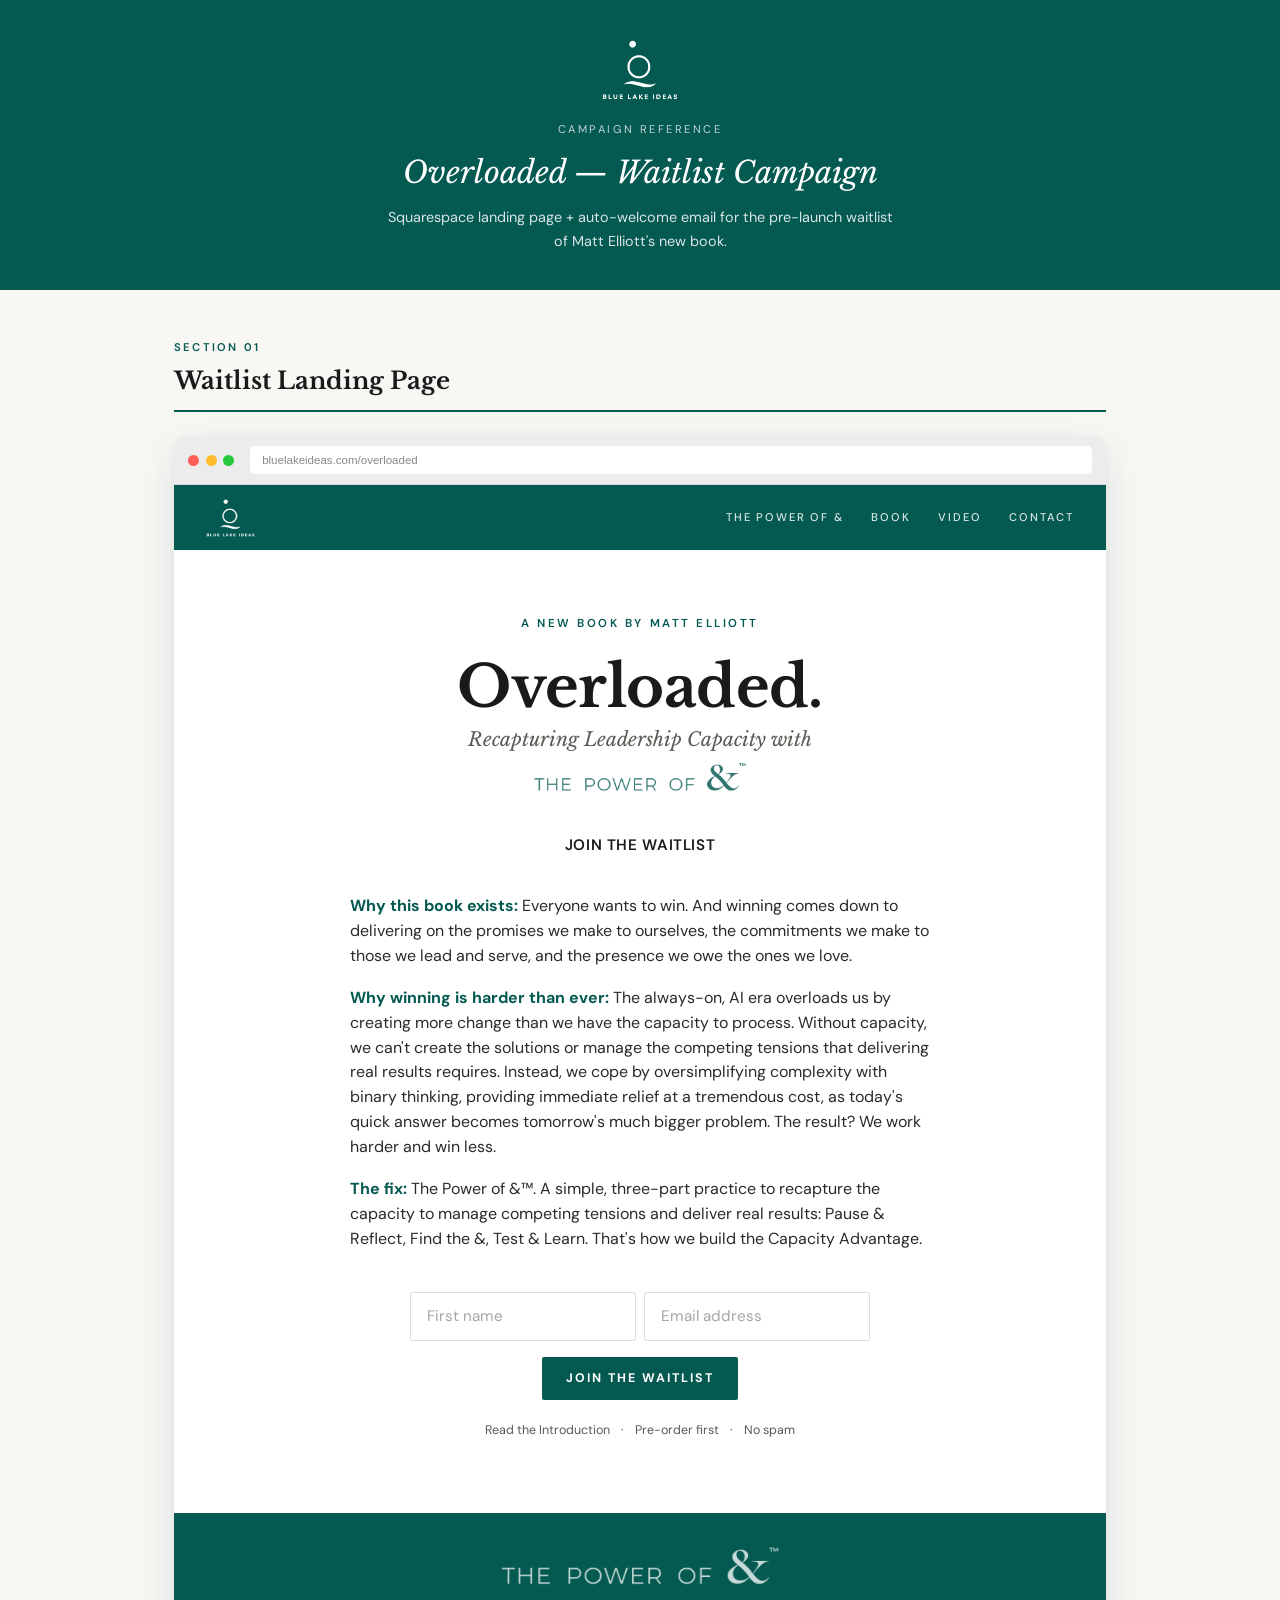
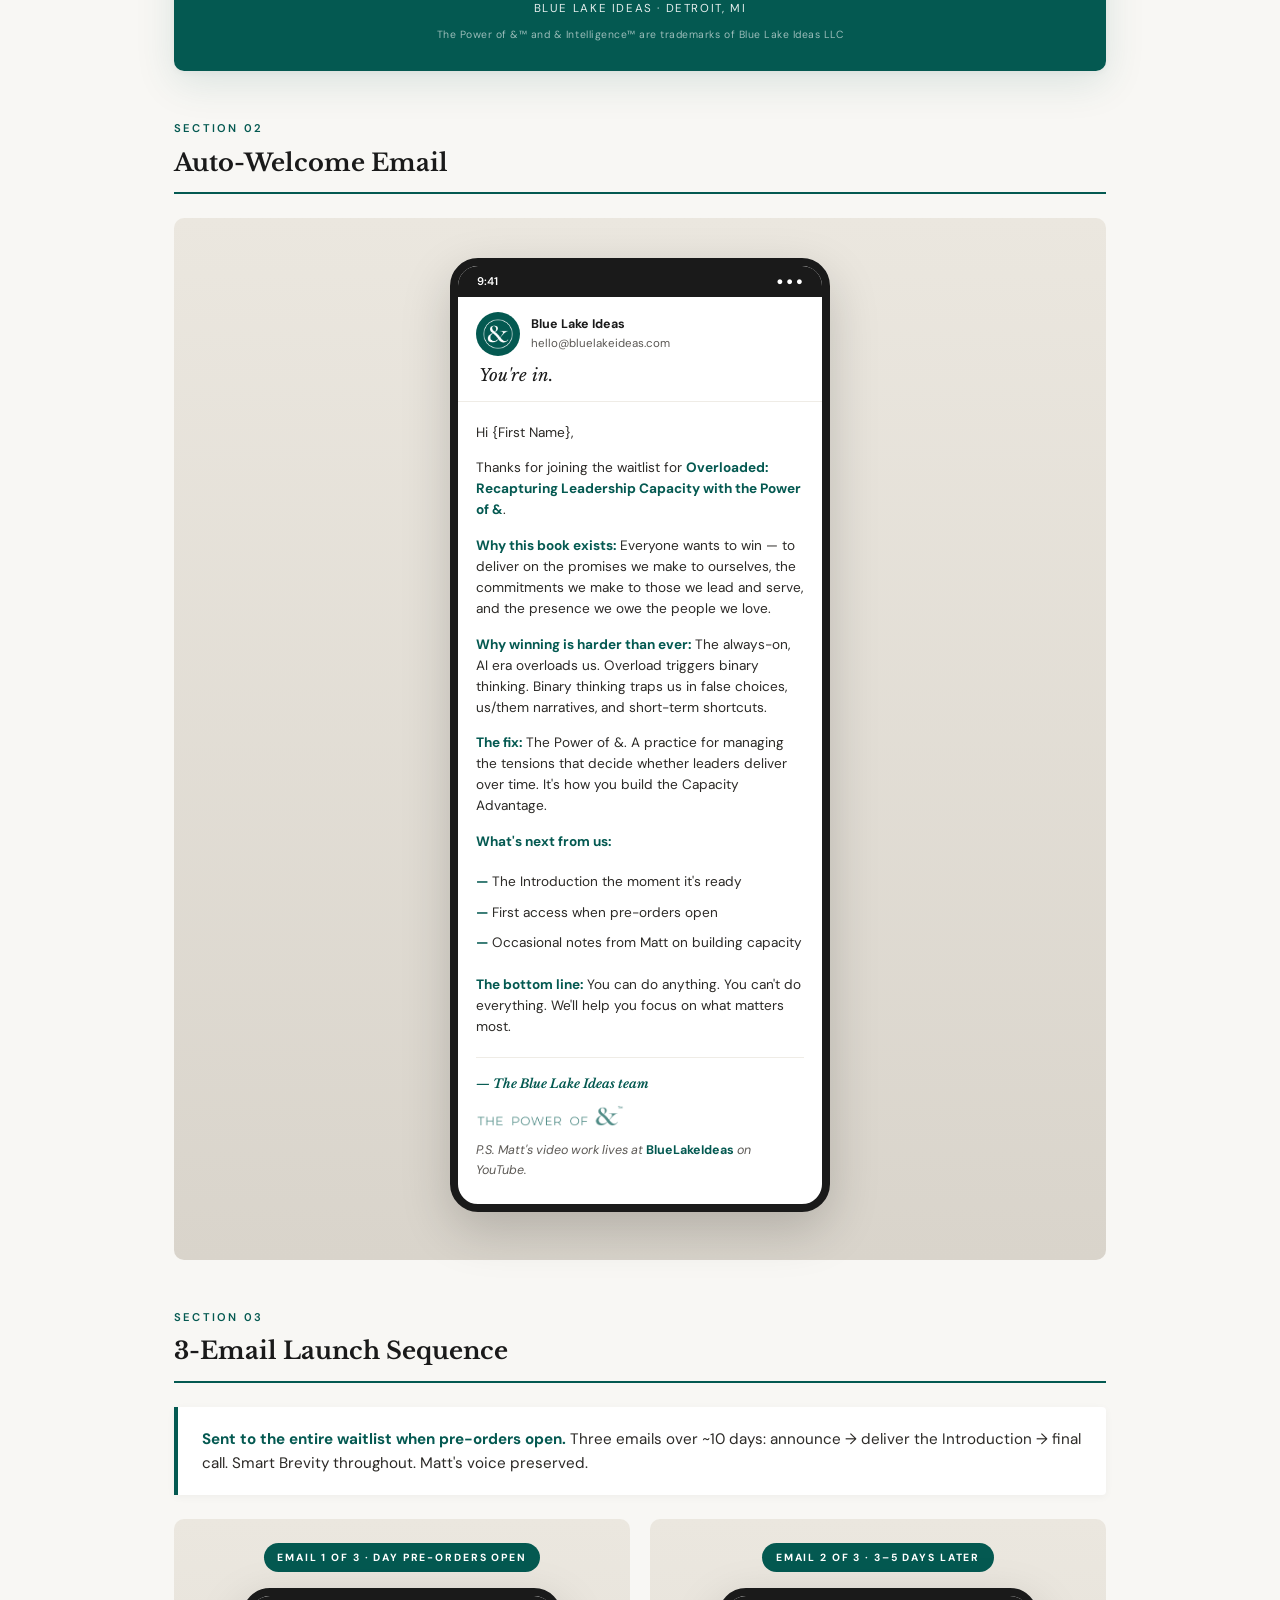
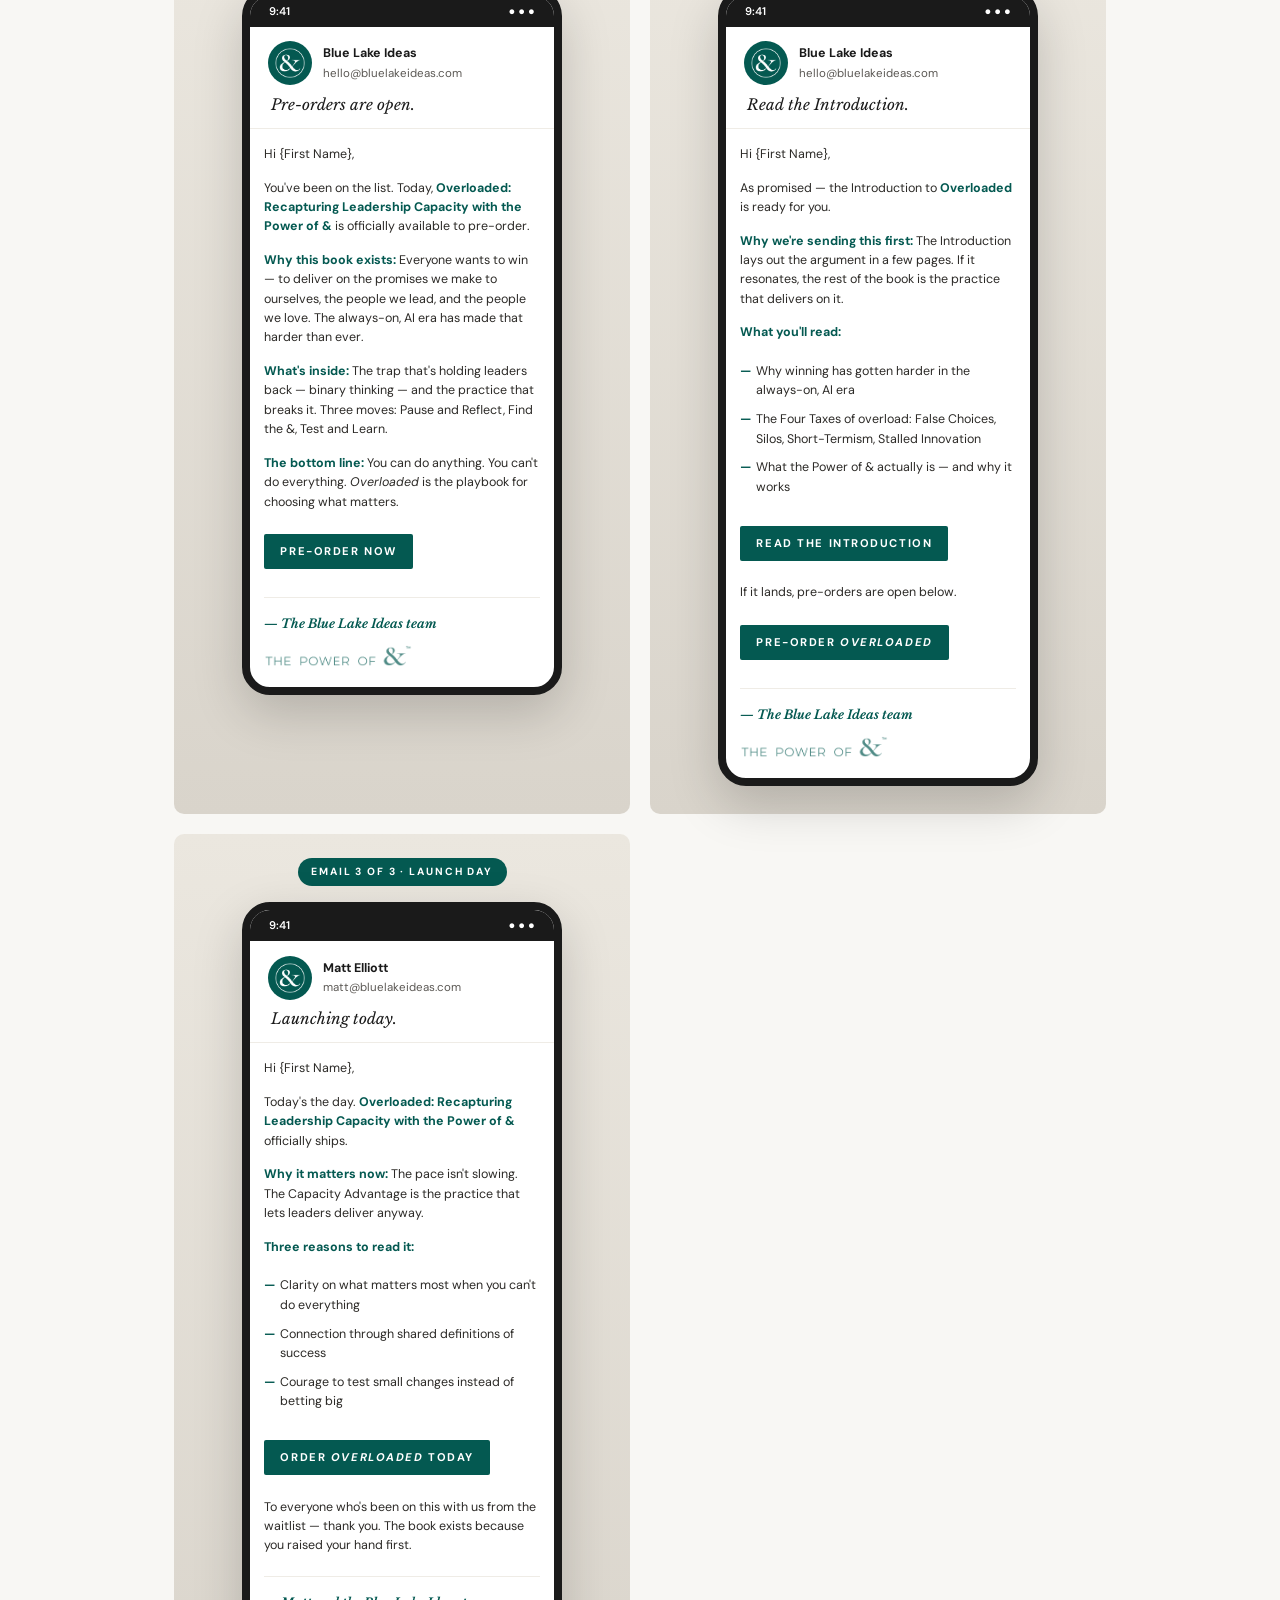
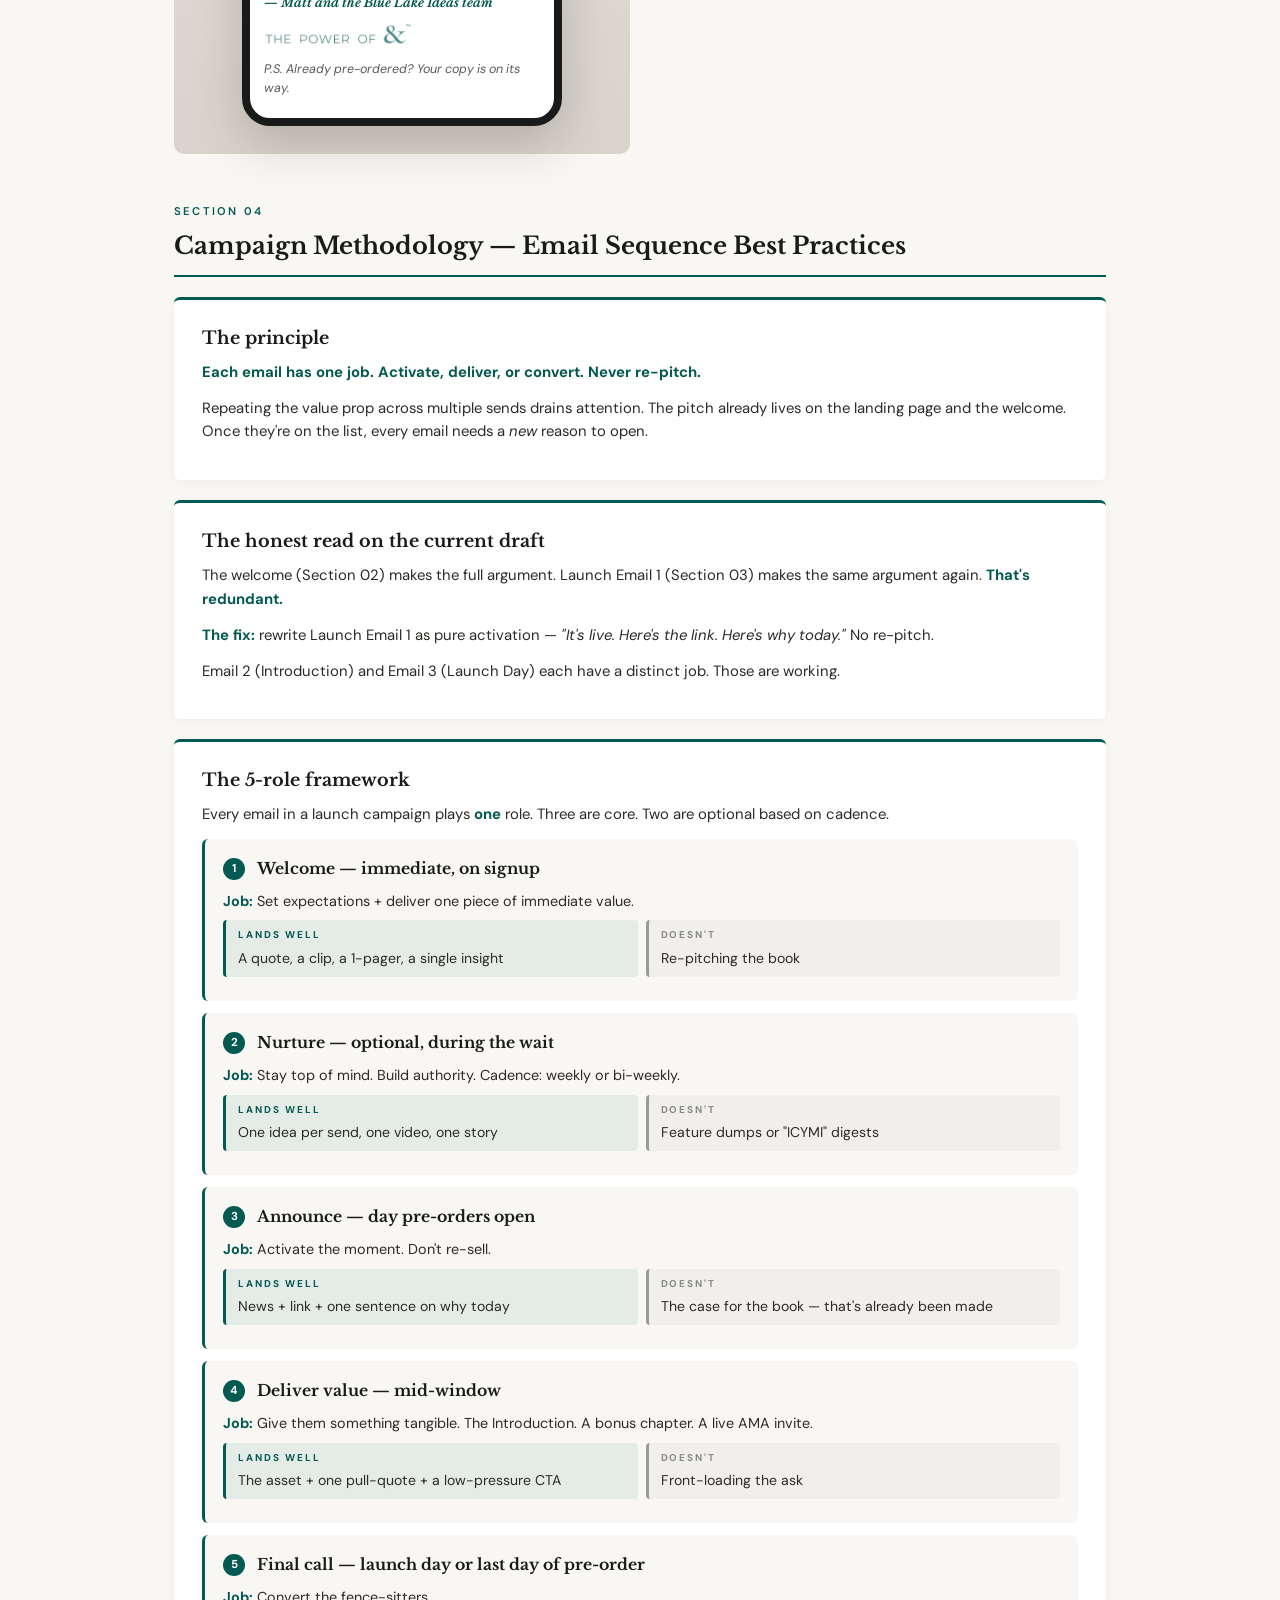
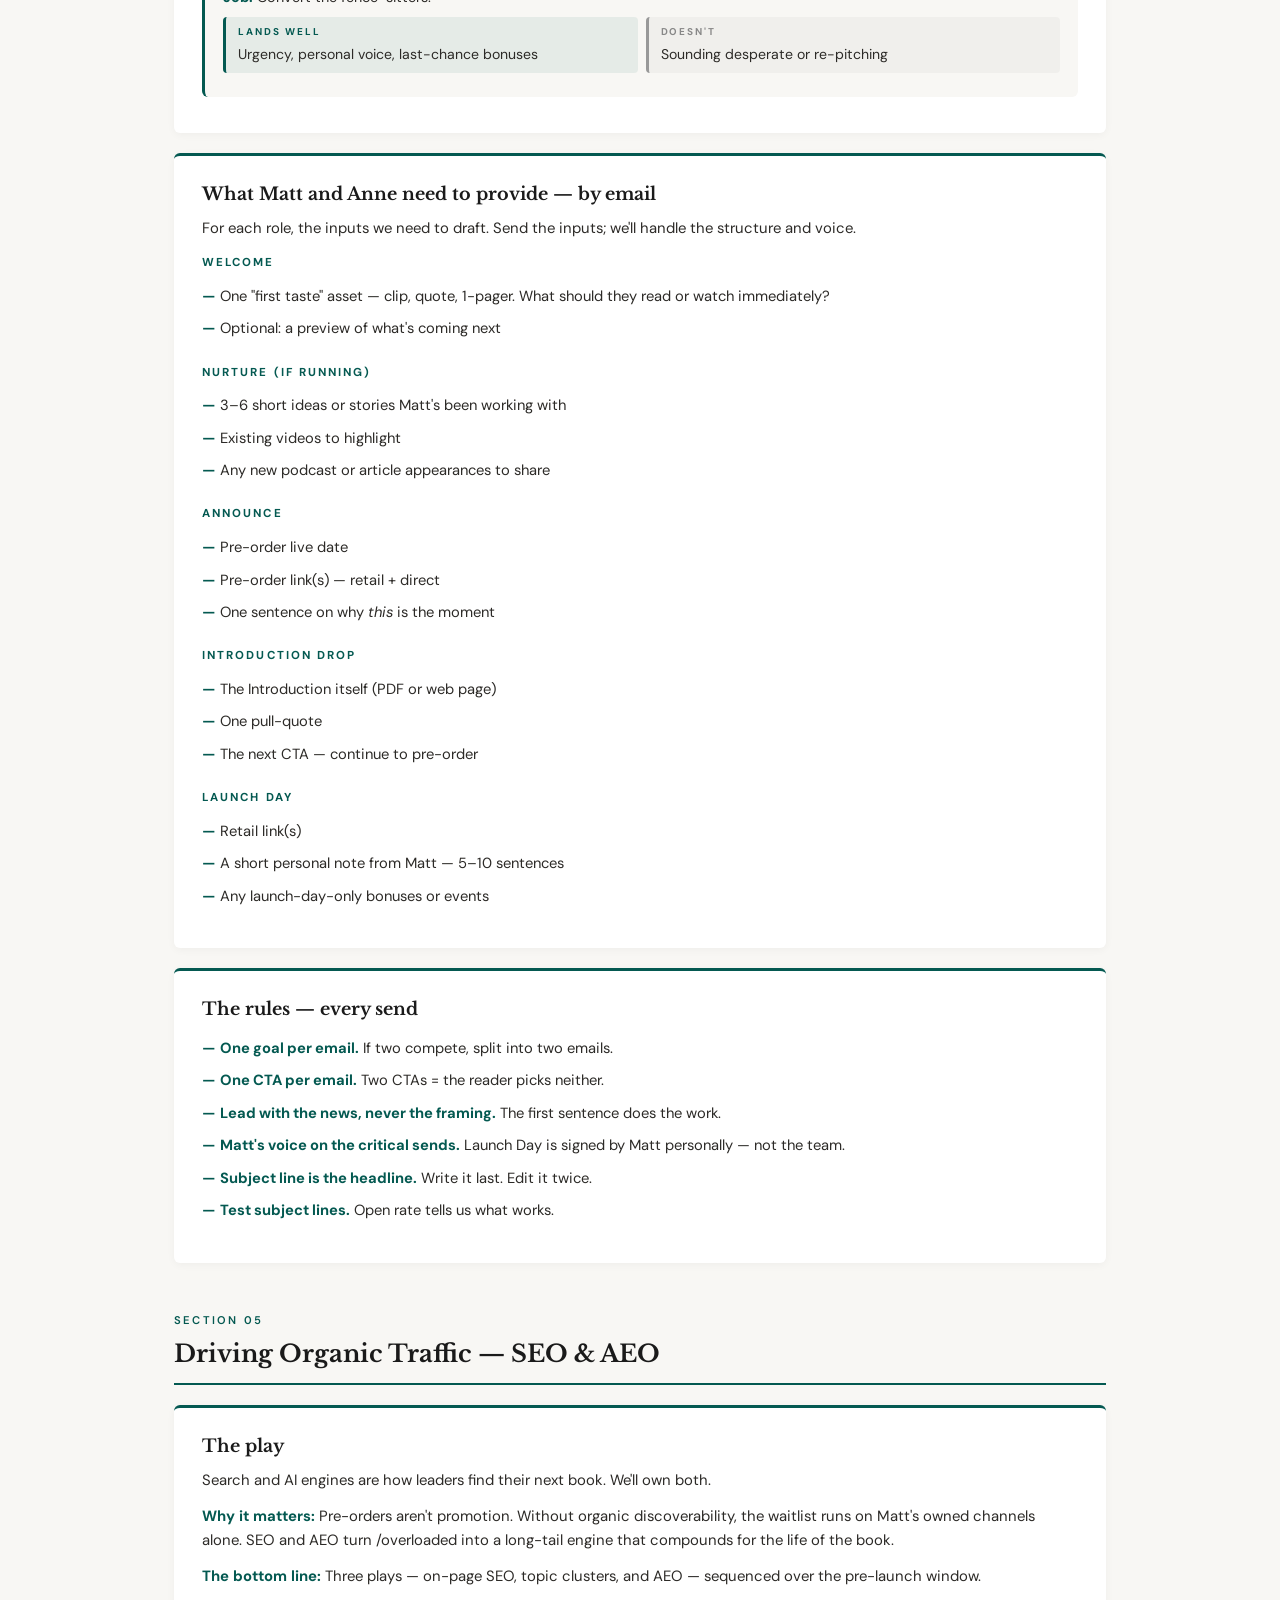
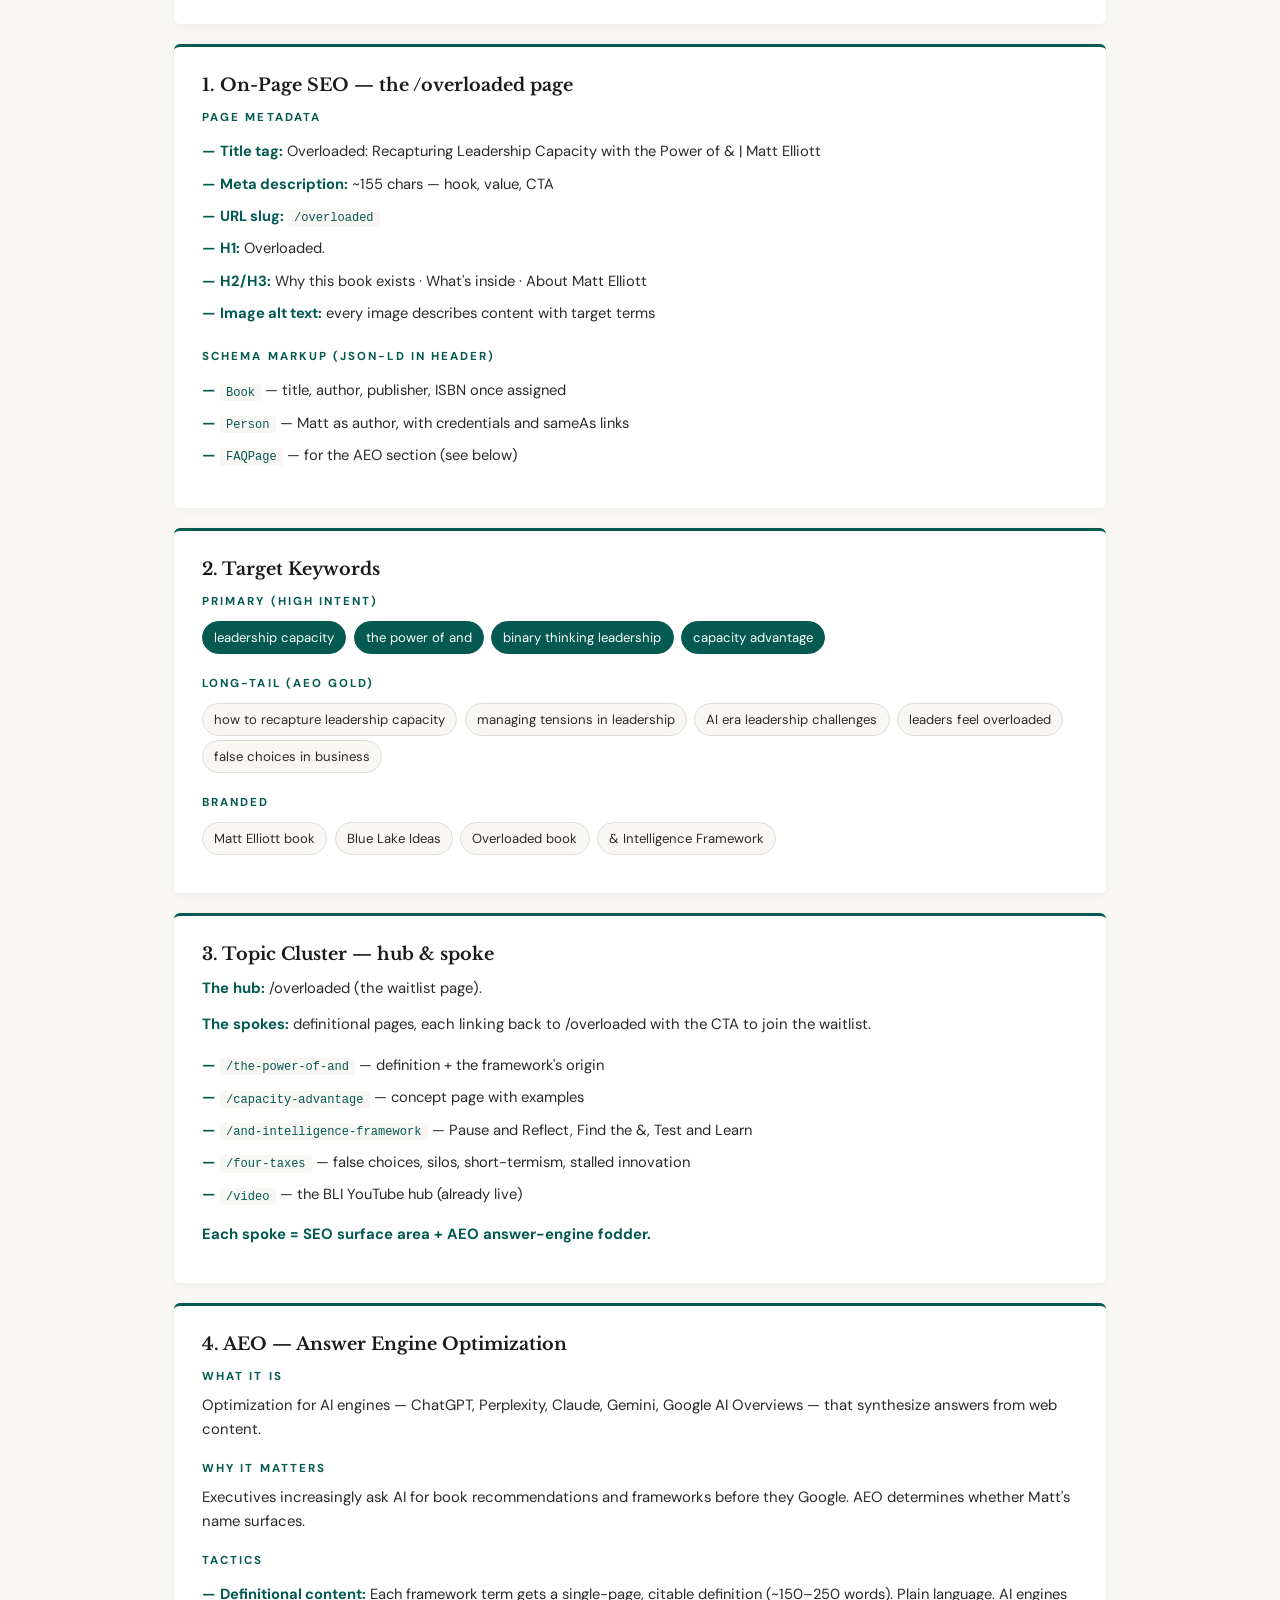
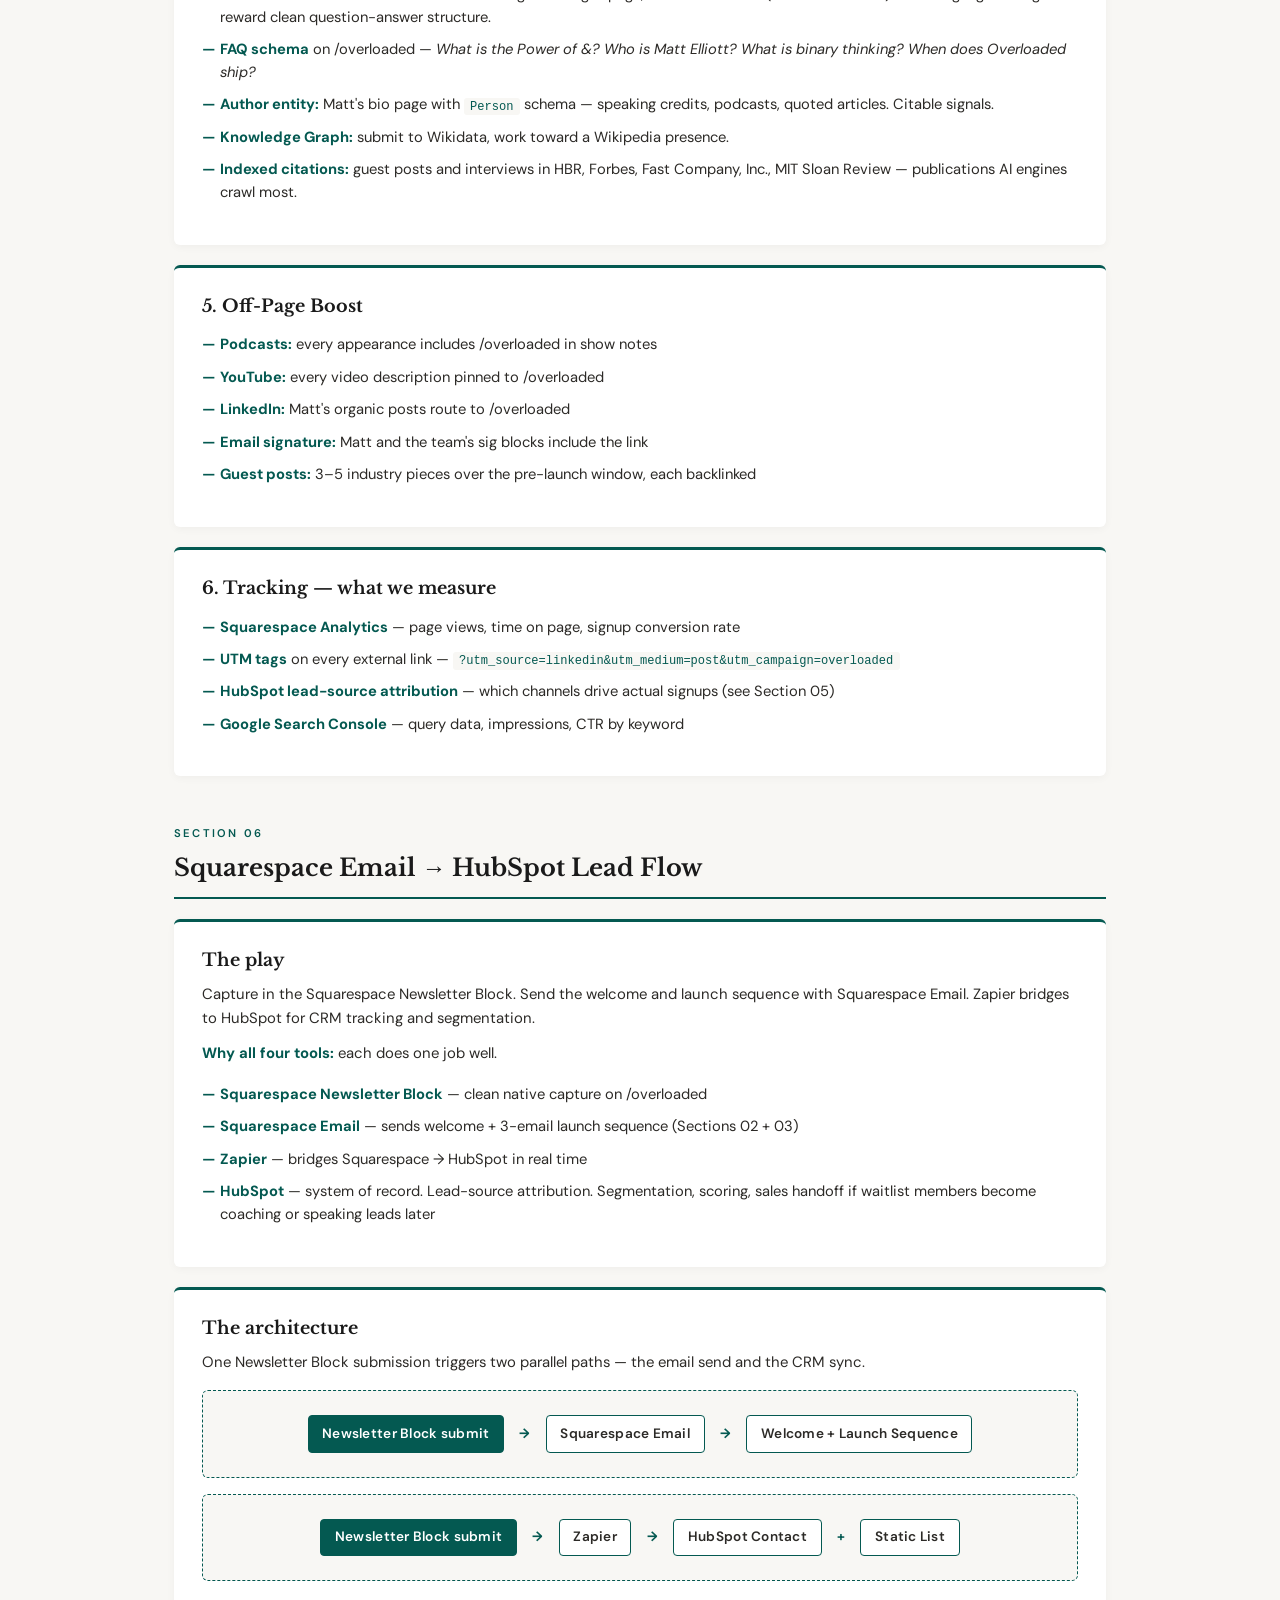
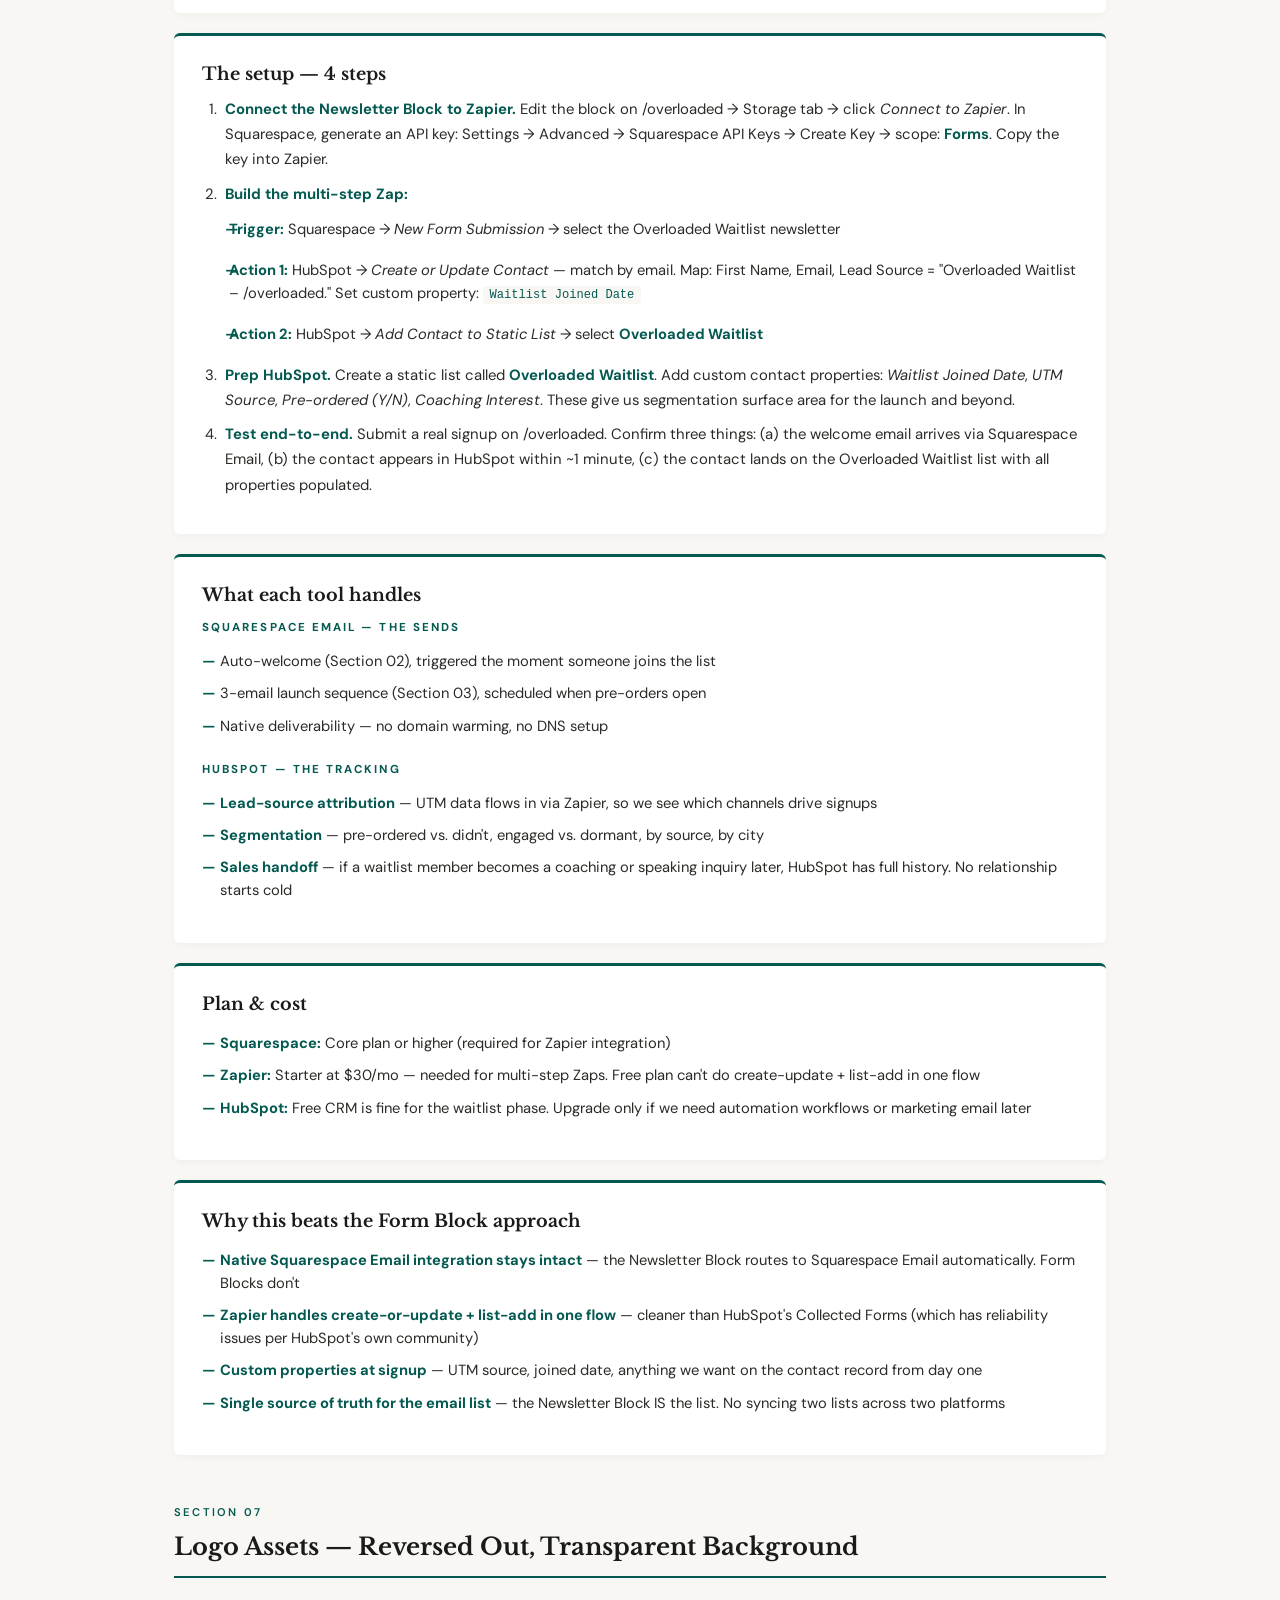
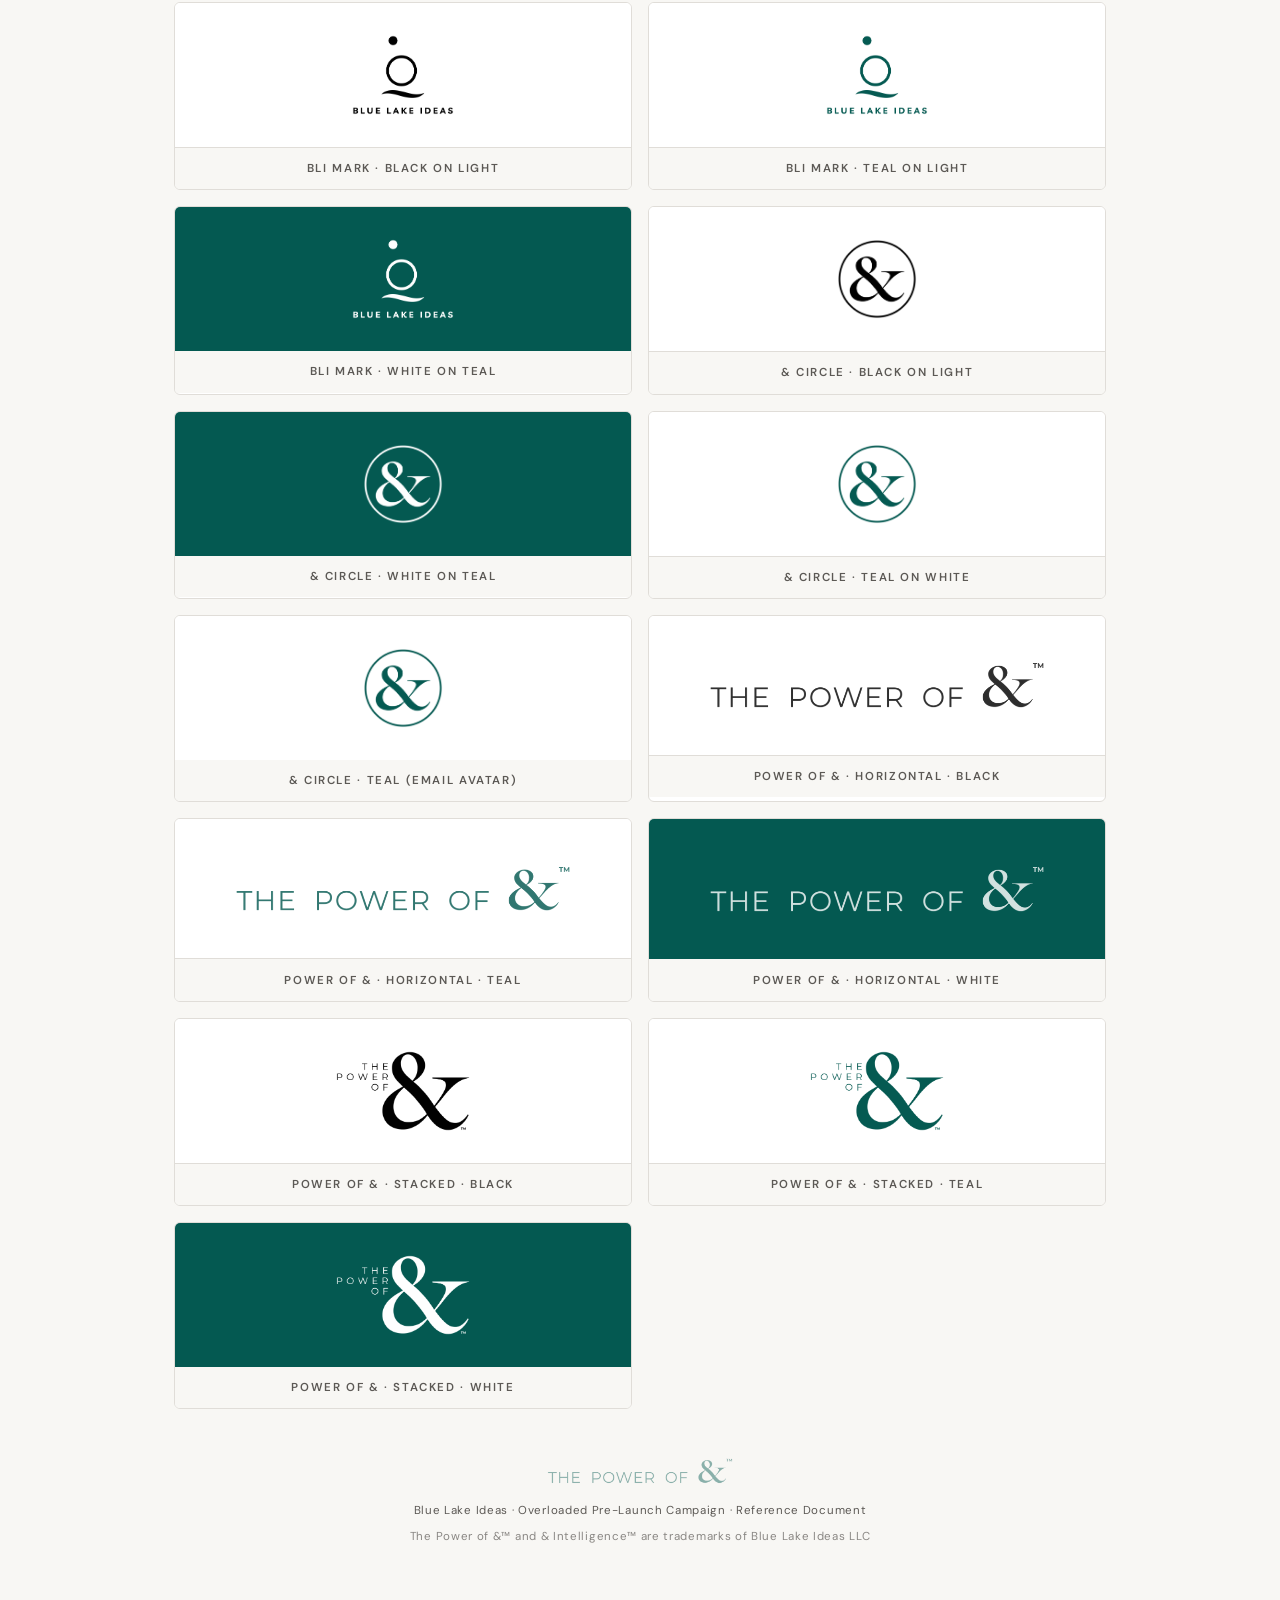
==== index.html @ 81c235e9 "Copy edit: 'as today's quick answer...' and add 'The result?' before final line" ====
<!DOCTYPE html>
<html lang="en">
<head>
<meta charset="UTF-8">
<meta name="viewport" content="width=device-width, initial-scale=1.0">
<title>Overloaded — Waitlist Campaign Reference | Blue Lake Ideas</title>
<link href="https://fonts.googleapis.com/css2?family=Libre+Baskerville:ital,wght@0,400;0,700;1,400&family=DM+Sans:wght@300;400;500;600;700&display=swap" rel="stylesheet">
<style>
  :root {
    --teal: #045951;
    --teal-deep: #033f39;
    --black: #1a1a1a;
    --text: #2c2a27;
    --text-light: #5c5955;
    --white: #ffffff;
    --cream: #f8f7f4;
    --border: #e0ddd8;
    --gold: #c4975a;
  }
  * { margin: 0; padding: 0; box-sizing: border-box; }
  html { scroll-behavior: smooth; }
  body {
    font-family: 'DM Sans', -apple-system, sans-serif;
    background: var(--cream);
    color: var(--text);
    line-height: 1.65;
    -webkit-font-smoothing: antialiased;
  }
  ::selection { background: var(--teal); color: var(--white); }

  /* ─── Doc header ─── */
  .doc-header {
    background: var(--teal);
    color: var(--white);
    padding: 2.5rem 2rem 2.25rem;
    text-align: center;
  }
  .doc-header img.bli {
    height: 60px;
    width: auto;
    margin: 0 auto 1.25rem;
    display: block;
  }
  .doc-header .eyebrow {
    font-size: 0.7rem;
    letter-spacing: 0.22em;
    text-transform: uppercase;
    opacity: 0.75;
    margin-bottom: 0.6rem;
  }
  .doc-header h1 {
    font-family: 'Libre Baskerville', serif;
    font-style: italic;
    font-size: 1.9rem;
    font-weight: 400;
    margin-bottom: 0.5rem;
  }
  .doc-header p {
    font-size: 0.9rem;
    opacity: 0.85;
    max-width: 520px;
    margin: 0 auto;
  }

  .container {
    max-width: 980px;
    margin: 0 auto;
    padding: 3rem 1.5rem 5rem;
  }

  .section-header {
    margin: 3rem 0 1.25rem;
    border-bottom: 2px solid var(--teal);
    padding-bottom: 0.6rem;
  }
  .section-header:first-of-type { margin-top: 0; }
  .section-header .num {
    font-size: 0.7rem;
    letter-spacing: 0.2em;
    text-transform: uppercase;
    color: var(--teal);
    font-weight: 600;
  }
  .section-header h2 {
    font-family: 'Libre Baskerville', serif;
    font-size: 1.5rem;
    font-weight: 700;
    color: var(--black);
    margin-top: 0.3rem;
  }

  /* ─── Browser frame ─── */
  .browser {
    background: var(--white);
    border-radius: 10px;
    box-shadow: 0 12px 40px rgba(4,89,81,0.12), 0 2px 6px rgba(0,0,0,0.04);
    overflow: hidden;
    margin-top: 1.5rem;
  }
  .browser-bar {
    background: #ececec;
    padding: 0.6rem 0.9rem;
    display: flex;
    align-items: center;
    gap: 0.4rem;
    border-bottom: 1px solid #d8d8d8;
  }
  .dot { width: 11px; height: 11px; border-radius: 50%; }
  .dot.r { background: #ff5f56; }
  .dot.y { background: #ffbd2e; }
  .dot.g { background: #27c93f; }
  .url-bar {
    flex: 1;
    background: var(--white);
    border-radius: 5px;
    padding: 0.3rem 0.75rem;
    font-size: 0.72rem;
    color: #888;
    margin-left: 0.6rem;
    font-family: -apple-system, sans-serif;
  }

  /* ─── Squarespace nav strip ─── */
  .ss-nav {
    background: var(--teal);
    padding: 0.85rem 2rem;
    display: flex;
    align-items: center;
    justify-content: space-between;
  }
  .ss-nav img.bli-mark {
    height: 38px;
    width: auto;
    display: block;
  }
  .ss-nav-links {
    display: flex;
    gap: 1.75rem;
  }
  .ss-nav-links span {
    font-size: 0.7rem;
    letter-spacing: 0.16em;
    text-transform: uppercase;
    color: rgba(255,255,255,0.85);
    font-weight: 500;
  }

  /* ─── Hero (waitlist page) ─── */
  .hero {
    padding: 4rem 2rem 3rem;
    text-align: center;
    background: var(--white);
  }
  .hero .eyebrow {
    font-size: 0.72rem;
    letter-spacing: 0.22em;
    text-transform: uppercase;
    color: var(--teal);
    font-weight: 600;
    margin-bottom: 1.5rem;
  }
  .hero h1 {
    font-family: 'Libre Baskerville', serif;
    font-weight: 700;
    font-size: 3.6rem;
    color: var(--black);
    line-height: 1.05;
    margin-bottom: 0.5rem;
    letter-spacing: -0.01em;
  }
  .hero .subhead {
    font-family: 'Libre Baskerville', serif;
    font-style: italic;
    font-size: 1.2rem;
    color: var(--text-light);
    max-width: 580px;
    margin: 0 auto 0.25rem;
    line-height: 1.4;
  }
  .hero .subhead .powerof {
    display: inline-block;
    vertical-align: middle;
    height: 1.4em;
    width: auto;
    margin: 0 0.15em 0.15em;
  }
  .subhead-logo {
    margin: 0.5rem auto 2rem;
    text-align: center;
  }
  .subhead-logo img {
    height: 2rem;
    width: auto;
    max-width: 280px;
  }
  .hero .lead {
    font-size: 0.95rem;
    font-weight: 600;
    color: var(--black);
    letter-spacing: 0.04em;
    text-transform: uppercase;
    margin-bottom: 2.25rem;
  }

  .smart-block {
    max-width: 580px;
    margin: 0 auto 1.1rem;
    text-align: left;
    font-size: 1rem;
    line-height: 1.55;
  }
  .smart-block strong {
    color: var(--teal);
    font-weight: 700;
  }
  .smart-block.center { text-align: center; }

  .form-wrap {
    max-width: 460px;
    margin: 2.5rem auto 1.5rem;
    text-align: center;
  }
  .form-row {
    display: flex;
    gap: 0.5rem;
    margin-bottom: 1rem;
  }
  .form-input {
    flex: 1;
    padding: 0.85rem 1rem;
    border: 1.5px solid var(--border);
    background: var(--white);
    font-family: inherit;
    font-size: 0.95rem;
    color: var(--text);
    border-radius: 2px;
  }
  .form-input::placeholder { color: #a8a5a0; }
  .form-btn {
    background: var(--teal);
    color: var(--white);
    padding: 0.85rem 1.5rem;
    border: none;
    font-family: inherit;
    font-size: 0.78rem;
    font-weight: 700;
    letter-spacing: 0.16em;
    text-transform: uppercase;
    cursor: pointer;
    border-radius: 2px;
    transition: background 0.2s;
  }
  .form-btn:hover { background: var(--teal-deep); }
  .form-fineprint {
    font-size: 0.78rem;
    color: var(--text-light);
    margin-top: 1.25rem;
  }
  .form-fineprint .pipe { color: var(--teal); margin: 0 0.5rem; }

  /* ─── Page footer (Squarespace) ─── */
  .ss-foot {
    background: var(--teal);
    color: var(--white);
    padding: 2rem 2rem 1.75rem;
    text-align: center;
  }
  .ss-foot img {
    height: 42px;
    width: auto;
    display: block;
    margin: 0 auto 0.8rem;
    opacity: 0.95;
  }
  .ss-foot .addr {
    font-size: 0.72rem;
    letter-spacing: 0.14em;
    text-transform: uppercase;
    opacity: 0.9;
  }
  .ss-foot .tm {
    opacity: 0.6;
    margin-top: 0.5rem;
    font-size: 0.65rem;
    letter-spacing: 0.05em;
  }

  /* ─── Email mockup (phone) ─── */
  .email-stage {
    background: linear-gradient(180deg, #ebe7df 0%, #d9d4cb 100%);
    padding: 2.5rem 1rem 3rem;
    border-radius: 10px;
    margin-top: 1.5rem;
    display: flex;
    justify-content: center;
  }
  .phone {
    width: 100%;
    max-width: 380px;
    background: var(--white);
    border-radius: 28px;
    overflow: hidden;
    box-shadow: 0 18px 50px rgba(0,0,0,0.18);
    border: 8px solid #1a1a1a;
  }
  .phone-status {
    background: #1a1a1a;
    color: var(--white);
    padding: 0.4rem 1.2rem;
    display: flex;
    justify-content: space-between;
    font-size: 0.7rem;
    font-weight: 600;
  }
  .mail-header {
    background: var(--white);
    padding: 0.9rem 1.1rem 0.7rem;
    border-bottom: 1px solid #efece6;
  }
  .mail-from {
    display: flex;
    align-items: center;
    gap: 0.7rem;
    margin-bottom: 0.4rem;
  }
  .avatar {
    width: 44px; height: 44px;
    background: var(--teal);
    border-radius: 50%;
    display: flex;
    align-items: center;
    justify-content: center;
    overflow: hidden;
    flex-shrink: 0;
  }
  .avatar img {
    width: 30px;
    height: 30px;
    object-fit: contain;
  }
  .mail-meta { font-size: 0.78rem; }
  .mail-meta .name { font-weight: 700; color: var(--black); }
  .mail-meta .addr { color: var(--text-light); font-size: 0.72rem; }
  .mail-subject {
    font-family: 'Libre Baskerville', serif;
    font-style: italic;
    font-size: 1.05rem;
    color: var(--black);
    padding: 0 0.2rem;
  }
  .mail-body {
    padding: 1.25rem 1.1rem 1.5rem;
    font-size: 0.85rem;
    line-height: 1.55;
    color: var(--text);
  }
  .mail-body p { margin-bottom: 0.9rem; }
  .mail-body strong { color: var(--teal); font-weight: 700; }
  .mail-body ul {
    list-style: none;
    margin: 0.5rem 0 1rem;
    padding: 0;
  }
  .mail-body li {
    padding: 0.3rem 0 0.3rem 1rem;
    position: relative;
  }
  .mail-body li::before {
    content: "—";
    position: absolute;
    left: 0;
    color: var(--teal);
    font-weight: 700;
  }
  .mail-sig {
    border-top: 1px solid #efece6;
    margin-top: 1.25rem;
    padding-top: 1rem;
    font-size: 0.78rem;
    color: var(--text-light);
  }
  .mail-sig .name {
    font-family: 'Libre Baskerville', serif;
    font-style: italic;
    color: var(--teal);
    font-weight: 700;
  }
  .mail-sig img {
    height: 22px;
    width: auto;
    display: block;
    margin-top: 0.7rem;
    opacity: 0.85;
  }
  .mail-ps {
    margin-top: 0.9rem;
    font-size: 0.78rem;
    color: var(--text-light);
    font-style: italic;
  }
  .mail-ps strong {
    color: var(--teal);
    font-style: normal;
  }

  /* ─── Launch sequence layout ─── */
  .launch-intro {
    background: var(--white);
    border-left: 4px solid var(--teal);
    padding: 1.25rem 1.5rem;
    margin: 1.5rem 0 0;
    border-radius: 0 4px 4px 0;
    box-shadow: 0 2px 8px rgba(0,0,0,0.04);
    font-size: 0.95rem;
    line-height: 1.6;
  }
  .launch-intro strong { color: var(--teal); font-weight: 700; }
  .email-row {
    display: grid;
    grid-template-columns: repeat(auto-fit, minmax(320px, 1fr));
    gap: 1.25rem;
    margin-top: 1.5rem;
  }
  .email-cell {
    background: linear-gradient(180deg, #ebe7df 0%, #d9d4cb 100%);
    padding: 1.5rem 1rem 1.75rem;
    border-radius: 10px;
    display: flex;
    flex-direction: column;
    align-items: center;
  }
  .email-cell .timing {
    background: var(--teal);
    color: var(--white);
    font-size: 0.65rem;
    letter-spacing: 0.18em;
    text-transform: uppercase;
    font-weight: 700;
    padding: 0.35rem 0.85rem;
    border-radius: 100px;
    margin-bottom: 1rem;
  }
  .email-cell .phone { max-width: 320px; }
  .email-cell .mail-body { font-size: 0.78rem; padding: 1rem 0.9rem 1.25rem; }
  .email-cell .mail-subject { font-size: 0.95rem; }
  .form-btn-inline {
    display: inline-block;
    background: var(--teal);
    color: var(--white);
    padding: 0.55rem 1rem;
    font-size: 0.7rem;
    font-weight: 700;
    letter-spacing: 0.14em;
    text-transform: uppercase;
    text-decoration: none;
    border-radius: 2px;
    margin: 0.5rem 0;
  }

  /* ─── Implementation notes ─── */
  .notes {
    background: var(--white);
    border-left: 4px solid var(--teal);
    padding: 1.5rem 1.75rem;
    margin-top: 1.5rem;
    border-radius: 0 4px 4px 0;
    box-shadow: 0 2px 8px rgba(0,0,0,0.04);
  }
  .notes h3 {
    font-family: 'Libre Baskerville', serif;
    font-weight: 700;
    font-size: 1.05rem;
    color: var(--black);
    margin-bottom: 0.75rem;
  }
  .notes ol {
    padding-left: 1.2rem;
    font-size: 0.92rem;
    line-height: 1.7;
  }
  .notes ol li { margin-bottom: 0.5rem; }
  .notes strong { color: var(--teal); }
  .notes code {
    background: var(--cream);
    padding: 0.1rem 0.4rem;
    border-radius: 3px;
    font-family: 'SF Mono', Menlo, monospace;
    font-size: 0.85em;
    color: var(--teal);
  }

  /* ─── Strategy section blocks ─── */
  .strategy-card {
    background: var(--white);
    border-radius: 6px;
    padding: 1.5rem 1.75rem;
    margin-top: 1.25rem;
    box-shadow: 0 2px 8px rgba(0,0,0,0.04);
    border-top: 3px solid var(--teal);
  }
  .strategy-card h3 {
    font-family: 'Libre Baskerville', serif;
    font-weight: 700;
    font-size: 1.1rem;
    color: var(--black);
    margin-bottom: 0.5rem;
  }
  .strategy-card h4 {
    font-size: 0.72rem;
    letter-spacing: 0.18em;
    text-transform: uppercase;
    color: var(--teal);
    font-weight: 700;
    margin: 1.1rem 0 0.5rem;
  }
  .strategy-card h4:first-of-type { margin-top: 0.5rem; }
  .strategy-card p {
    font-size: 0.93rem;
    line-height: 1.6;
    margin-bottom: 0.75rem;
  }
  .strategy-card strong { color: var(--teal); font-weight: 700; }
  .strategy-card ul {
    list-style: none;
    margin: 0.4rem 0 0.75rem;
    padding: 0;
  }
  .strategy-card ul li {
    padding: 0.3rem 0 0.3rem 1.1rem;
    position: relative;
    font-size: 0.92rem;
    line-height: 1.55;
  }
  .strategy-card ul li::before {
    content: "—";
    position: absolute;
    left: 0;
    color: var(--teal);
    font-weight: 700;
  }
  .strategy-card ol {
    padding-left: 1.2rem;
    font-size: 0.93rem;
    line-height: 1.7;
    margin: 0.5rem 0 0.75rem;
  }
  .strategy-card ol li { margin-bottom: 0.55rem; padding-left: 0.25rem; }
  .strategy-card code {
    background: var(--cream);
    padding: 0.1rem 0.4rem;
    border-radius: 3px;
    font-family: 'SF Mono', Menlo, monospace;
    font-size: 0.82em;
    color: var(--teal);
    word-break: break-word;
  }
  .strategy-grid {
    display: grid;
    grid-template-columns: repeat(auto-fit, minmax(280px, 1fr));
    gap: 1rem;
    margin-top: 1rem;
  }
  .keyword-pill {
    display: inline-block;
    background: var(--cream);
    border: 1px solid var(--border);
    color: var(--text);
    padding: 0.3rem 0.7rem;
    font-size: 0.82rem;
    border-radius: 100px;
    margin: 0.15rem 0.2rem 0.15rem 0;
  }
  .keyword-pill.primary {
    background: var(--teal);
    color: var(--white);
    border-color: var(--teal);
  }
  .flow-diagram {
    background: var(--cream);
    border: 1px dashed var(--teal);
    border-radius: 6px;
    padding: 1.25rem 1rem;
    margin: 1rem 0 0.5rem;
    text-align: center;
    font-size: 0.85rem;
    font-weight: 600;
    color: var(--text);
    letter-spacing: 0.02em;
  }
  .flow-diagram .arrow {
    color: var(--teal);
    margin: 0 0.5rem;
    font-weight: 700;
  }
  .flow-diagram .node {
    display: inline-block;
    background: var(--white);
    padding: 0.4rem 0.85rem;
    border-radius: 4px;
    border: 1.5px solid var(--teal);
    margin: 0.25rem;
  }
  .flow-diagram .node.accent {
    background: var(--teal);
    color: var(--white);
  }

  /* ─── Does/doesn't comparison ─── */
  .compare {
    display: grid;
    grid-template-columns: 1fr 1fr;
    gap: 0.5rem;
    margin: 0.5rem 0;
  }
  .compare .col {
    padding: 0.5rem 0.75rem;
    border-radius: 4px;
    font-size: 0.88rem;
    line-height: 1.5;
  }
  .compare .does {
    background: rgba(4, 89, 81, 0.08);
    border-left: 3px solid var(--teal);
  }
  .compare .does .lbl {
    font-size: 0.62rem;
    letter-spacing: 0.2em;
    text-transform: uppercase;
    color: var(--teal);
    font-weight: 700;
    margin-bottom: 0.3rem;
  }
  .compare .doesnt {
    background: rgba(0, 0, 0, 0.03);
    border-left: 3px solid #999;
  }
  .compare .doesnt .lbl {
    font-size: 0.62rem;
    letter-spacing: 0.2em;
    text-transform: uppercase;
    color: #888;
    font-weight: 700;
    margin-bottom: 0.3rem;
  }
  .role-card {
    background: var(--cream);
    border-radius: 6px;
    padding: 1rem 1.15rem;
    margin: 0.75rem 0;
    border-left: 3px solid var(--teal);
  }
  .role-card .role-num {
    display: inline-block;
    background: var(--teal);
    color: var(--white);
    width: 22px; height: 22px;
    border-radius: 50%;
    text-align: center;
    line-height: 22px;
    font-size: 0.72rem;
    font-weight: 700;
    margin-right: 0.5rem;
    vertical-align: middle;
  }
  .role-card .role-title {
    font-family: 'Libre Baskerville', serif;
    font-weight: 700;
    font-size: 0.98rem;
    color: var(--black);
    vertical-align: middle;
  }
  .role-card .role-job {
    margin-top: 0.5rem;
    font-size: 0.9rem;
    color: var(--text);
    line-height: 1.55;
  }
  .role-card .role-job strong { color: var(--teal); }
  @media (max-width: 540px) {
    .compare { grid-template-columns: 1fr; }
  }

  /* ─── Logo library ─── */
  .logo-grid {
    display: grid;
    grid-template-columns: repeat(2, 1fr);
    gap: 1rem;
    margin-top: 1.5rem;
  }
  .logo-card {
    background: var(--white);
    border: 1px solid var(--border);
    border-radius: 6px;
    overflow: hidden;
  }
  .logo-card.dark .swatch { background: var(--teal); }
  .logo-card.light .swatch { background: var(--white); border-bottom: 1px solid var(--border); }
  .swatch {
    padding: 2rem 1rem;
    display: flex;
    align-items: center;
    justify-content: center;
    min-height: 140px;
  }
  .swatch img {
    max-width: 80%;
    max-height: 80px;
    width: auto;
    height: auto;
  }
  .logo-card .label {
    padding: 0.7rem 1rem;
    font-size: 0.72rem;
    letter-spacing: 0.14em;
    text-transform: uppercase;
    color: var(--text-light);
    font-weight: 600;
    text-align: center;
    background: var(--cream);
  }

  .doc-footer {
    text-align: center;
    padding: 3rem 1.5rem 0;
    font-size: 0.72rem;
    color: var(--text-light);
    letter-spacing: 0.06em;
  }
  .doc-footer img {
    height: 28px;
    width: auto;
    display: block;
    margin: 0 auto 1rem;
    opacity: 0.55;
  }
  .doc-footer .tm {
    margin-top: 0.4rem;
    opacity: 0.7;
  }

  @media (max-width: 640px) {
    .hero h1 { font-size: 2.6rem; }
    .hero .subhead { font-size: 1.05rem; }
    .form-row { flex-direction: column; }
    .ss-nav-links { display: none; }
    .logo-grid { grid-template-columns: 1fr; }
  }
</style>
</head>
<body>

<!-- ═══ DOC HEADER ═══ -->
<div class="doc-header">
  <img class="bli" src="[data-uri]" alt="Blue Lake Ideas">
  <div class="eyebrow">Campaign Reference</div>
  <h1>Overloaded — Waitlist Campaign</h1>
  <p>Squarespace landing page + auto-welcome email for the pre-launch waitlist of Matt Elliott's new book.</p>
</div>

<div class="container">

  <!-- ═══ 1. WAITLIST PAGE ═══ -->
  <div class="section-header">
    <div class="num">Section 01</div>
    <h2>Waitlist Landing Page</h2>
  </div>

  <div class="browser">
    <div class="browser-bar">
      <div class="dot r"></div><div class="dot y"></div><div class="dot g"></div>
      <div class="url-bar">bluelakeideas.com/overloaded</div>
    </div>

    <div class="ss-nav">
      <img class="bli-mark" src="[data-uri]" alt="Blue Lake Ideas">
      <div class="ss-nav-links">
        <span>The Power of &amp;</span>
        <span>Book</span>
        <span>Video</span>
        <span>Contact</span>
      </div>
    </div>

    <div class="hero">
      <div class="eyebrow">A New Book by Matt Elliott</div>
      <h1>Overloaded.</h1>
      <div class="subhead">
        Recapturing Leadership Capacity with
      </div>
      <div class="subhead-logo">
        <img src="[data-uri]" alt="The Power of &amp;">
      </div>
      <div class="lead">Join the Waitlist</div>

      <div class="smart-block">
        <strong>Why this book exists:</strong> Everyone wants to win. And winning comes down to delivering on the promises we make to ourselves, the commitments we make to those we lead and serve, and the presence we owe the ones we love.
      </div>

      <div class="smart-block">
        <strong>Why winning is harder than ever:</strong> The always-on, AI era overloads us by creating more change than we have the capacity to process. Without capacity, we can't create the solutions or manage the competing tensions that delivering real results requires. Instead, we cope by oversimplifying complexity with binary thinking, providing immediate relief at a tremendous cost, as today's quick answer becomes tomorrow's much bigger problem. The result? We work harder and win less.
      </div>

      <div class="smart-block">
        <strong>The fix:</strong> The Power of &amp;&trade;. A simple, three-part practice to recapture the capacity to manage competing tensions and deliver real results: Pause &amp; Reflect, Find the &amp;, Test &amp; Learn. That's how we build the Capacity Advantage.
      </div>

      <div class="form-wrap">
        <div class="form-row">
          <input type="text" class="form-input" placeholder="First name">
          <input type="email" class="form-input" placeholder="Email address">
        </div>
        <button class="form-btn">Join the Waitlist</button>
        <div class="form-fineprint">
          Read the Introduction <span class="pipe">·</span> Pre-order first <span class="pipe">·</span> No spam
        </div>
      </div>
    </div>

    <div class="ss-foot">
      <img src="[data-uri]" alt="The Power of &amp;">
      <div class="addr">Blue Lake Ideas · Detroit, MI</div>
      <div class="tm">The Power of &amp;™ and &amp; Intelligence™ are trademarks of Blue Lake Ideas LLC</div>
    </div>
  </div>

  <!-- ═══ 2. WELCOME EMAIL ═══ -->
  <div class="section-header">
    <div class="num">Section 02</div>
    <h2>Auto-Welcome Email</h2>
  </div>

  <div class="email-stage">
    <div class="phone">
      <div class="phone-status">
        <span>9:41</span>
        <span>● ● ●</span>
      </div>

      <div class="mail-header">
        <div class="mail-from">
          <div class="avatar">
            <img src="[data-uri]" alt="&amp;">
          </div>
          <div class="mail-meta">
            <div class="name">Blue Lake Ideas</div>
            <div class="addr">hello@bluelakeideas.com</div>
          </div>
        </div>
        <div class="mail-subject">You're in.</div>
      </div>

      <div class="mail-body">
        <p>Hi {First Name},</p>

        <p>Thanks for joining the waitlist for <strong>Overloaded: Recapturing Leadership Capacity with the Power of &amp;</strong>.</p>

        <p><strong>Why this book exists:</strong> Everyone wants to win — to deliver on the promises we make to ourselves, the commitments we make to those we lead and serve, and the presence we owe the people we love.</p>

        <p><strong>Why winning is harder than ever:</strong> The always-on, AI era overloads us. Overload triggers binary thinking. Binary thinking traps us in false choices, us/them narratives, and short-term shortcuts.</p>

        <p><strong>The fix:</strong> The Power of &amp;. A practice for managing the tensions that decide whether leaders deliver over time. It's how you build the Capacity Advantage.</p>

        <p><strong>What's next from us:</strong></p>
        <ul>
          <li>The Introduction the moment it's ready</li>
          <li>First access when pre-orders open</li>
          <li>Occasional notes from Matt on building capacity</li>
        </ul>

        <p><strong>The bottom line:</strong> You can do anything. You can't do everything. We'll help you focus on what matters most.</p>

        <div class="mail-sig">
          <div class="name">— The Blue Lake Ideas team</div>
          <img src="[data-uri]" alt="The Power of &amp;">
        </div>

        <div class="mail-ps">
          P.S. Matt's video work lives at <strong>BlueLakeIdeas</strong> on YouTube.
        </div>
      </div>
    </div>
  </div>


  <!-- ═══ 3. LAUNCH SEQUENCE ═══ -->
  <div class="section-header">
    <div class="num">Section 03</div>
    <h2>3-Email Launch Sequence</h2>
  </div>

  <div class="launch-intro">
    <strong>Sent to the entire waitlist when pre-orders open.</strong> Three emails over ~10 days: announce → deliver the Introduction → final call. Smart Brevity throughout. Matt's voice preserved.
  </div>

  <div class="email-row">

    <!-- Email 1 -->
    <div class="email-cell">
      <div class="timing">Email 1 of 3 · Day pre-orders open</div>
      <div class="phone">
        <div class="phone-status"><span>9:41</span><span>● ● ●</span></div>
        <div class="mail-header">
          <div class="mail-from">
            <div class="avatar"><img src="[data-uri]" alt="&amp;"></div>
            <div class="mail-meta">
              <div class="name">Blue Lake Ideas</div>
              <div class="addr">hello@bluelakeideas.com</div>
            </div>
          </div>
          <div class="mail-subject">Pre-orders are open.</div>
        </div>
        <div class="mail-body">
          <p>Hi {First Name},</p>
          <p>You've been on the list. Today, <strong>Overloaded: Recapturing Leadership Capacity with the Power of &amp;</strong> is officially available to pre-order.</p>
          <p><strong>Why this book exists:</strong> Everyone wants to win — to deliver on the promises we make to ourselves, the people we lead, and the people we love. The always-on, AI era has made that harder than ever.</p>
          <p><strong>What's inside:</strong> The trap that's holding leaders back — binary thinking — and the practice that breaks it. Three moves: Pause and Reflect, Find the &amp;, Test and Learn.</p>
          <p><strong>The bottom line:</strong> You can do anything. You can't do everything. <em>Overloaded</em> is the playbook for choosing what matters.</p>
          <a href="#" class="form-btn-inline">Pre-order now</a>
          <div class="mail-sig">
            <div class="name">— The Blue Lake Ideas team</div>
            <img src="[data-uri]" alt="The Power of &amp;">
          </div>
        </div>
      </div>
    </div>

    <!-- Email 2 -->
    <div class="email-cell">
      <div class="timing">Email 2 of 3 · 3–5 days later</div>
      <div class="phone">
        <div class="phone-status"><span>9:41</span><span>● ● ●</span></div>
        <div class="mail-header">
          <div class="mail-from">
            <div class="avatar"><img src="[data-uri]" alt="&amp;"></div>
            <div class="mail-meta">
              <div class="name">Blue Lake Ideas</div>
              <div class="addr">hello@bluelakeideas.com</div>
            </div>
          </div>
          <div class="mail-subject">Read the Introduction.</div>
        </div>
        <div class="mail-body">
          <p>Hi {First Name},</p>
          <p>As promised — the Introduction to <strong>Overloaded</strong> is ready for you.</p>
          <p><strong>Why we're sending this first:</strong> The Introduction lays out the argument in a few pages. If it resonates, the rest of the book is the practice that delivers on it.</p>
          <p><strong>What you'll read:</strong></p>
          <ul>
            <li>Why winning has gotten harder in the always-on, AI era</li>
            <li>The Four Taxes of overload: False Choices, Silos, Short-Termism, Stalled Innovation</li>
            <li>What the Power of &amp; actually is — and why it works</li>
          </ul>
          <a href="#" class="form-btn-inline">Read the Introduction</a>
          <p style="margin-top:0.9rem;">If it lands, pre-orders are open below.</p>
          <a href="#" class="form-btn-inline">Pre-order <em>Overloaded</em></a>
          <div class="mail-sig">
            <div class="name">— The Blue Lake Ideas team</div>
            <img src="[data-uri]" alt="The Power of &amp;">
          </div>
        </div>
      </div>
    </div>

    <!-- Email 3 -->
    <div class="email-cell">
      <div class="timing">Email 3 of 3 · Launch day</div>
      <div class="phone">
        <div class="phone-status"><span>9:41</span><span>● ● ●</span></div>
        <div class="mail-header">
          <div class="mail-from">
            <div class="avatar"><img src="[data-uri]" alt="&amp;"></div>
            <div class="mail-meta">
              <div class="name">Matt Elliott</div>
              <div class="addr">matt@bluelakeideas.com</div>
            </div>
          </div>
          <div class="mail-subject">Launching today.</div>
        </div>
        <div class="mail-body">
          <p>Hi {First Name},</p>
          <p>Today's the day. <strong>Overloaded: Recapturing Leadership Capacity with the Power of &amp;</strong> officially ships.</p>
          <p><strong>Why it matters now:</strong> The pace isn't slowing. The Capacity Advantage is the practice that lets leaders deliver anyway.</p>
          <p><strong>Three reasons to read it:</strong></p>
          <ul>
            <li>Clarity on what matters most when you can't do everything</li>
            <li>Connection through shared definitions of success</li>
            <li>Courage to test small changes instead of betting big</li>
          </ul>
          <a href="#" class="form-btn-inline">Order <em>Overloaded</em> today</a>
          <p style="margin-top:0.9rem;">To everyone who's been on this with us from the waitlist — thank you. The book exists because you raised your hand first.</p>
          <div class="mail-sig">
            <div class="name">— Matt and the Blue Lake Ideas team</div>
            <img src="[data-uri]" alt="The Power of &amp;">
          </div>
          <div class="mail-ps">P.S. Already pre-ordered? Your copy is on its way.</div>
        </div>
      </div>
    </div>

  </div>



  <!-- ═══ 4. CAMPAIGN METHODOLOGY ═══ -->
  <div class="section-header">
    <div class="num">Section 04</div>
    <h2>Campaign Methodology — Email Sequence Best Practices</h2>
  </div>

  <div class="strategy-card">
    <h3>The principle</h3>
    <p><strong>Each email has one job. Activate, deliver, or convert. Never re-pitch.</strong></p>
    <p>Repeating the value prop across multiple sends drains attention. The pitch already lives on the landing page and the welcome. Once they're on the list, every email needs a <em>new</em> reason to open.</p>
  </div>

  <div class="strategy-card">
    <h3>The honest read on the current draft</h3>
    <p>The welcome (Section 02) makes the full argument. Launch Email 1 (Section 03) makes the same argument again. <strong>That's redundant.</strong></p>
    <p><strong>The fix:</strong> rewrite Launch Email 1 as pure activation — <em>"It's live. Here's the link. Here's why today."</em> No re-pitch.</p>
    <p>Email 2 (Introduction) and Email 3 (Launch Day) each have a distinct job. Those are working.</p>
  </div>

  <div class="strategy-card">
    <h3>The 5-role framework</h3>
    <p>Every email in a launch campaign plays <strong>one</strong> role. Three are core. Two are optional based on cadence.</p>

    <div class="role-card">
      <span class="role-num">1</span>
      <span class="role-title">Welcome — immediate, on signup</span>
      <div class="role-job"><strong>Job:</strong> Set expectations + deliver one piece of immediate value.</div>
      <div class="compare">
        <div class="col does"><div class="lbl">Lands well</div>A quote, a clip, a 1-pager, a single insight</div>
        <div class="col doesnt"><div class="lbl">Doesn't</div>Re-pitching the book</div>
      </div>
    </div>

    <div class="role-card">
      <span class="role-num">2</span>
      <span class="role-title">Nurture — optional, during the wait</span>
      <div class="role-job"><strong>Job:</strong> Stay top of mind. Build authority. Cadence: weekly or bi-weekly.</div>
      <div class="compare">
        <div class="col does"><div class="lbl">Lands well</div>One idea per send, one video, one story</div>
        <div class="col doesnt"><div class="lbl">Doesn't</div>Feature dumps or "ICYMI" digests</div>
      </div>
    </div>

    <div class="role-card">
      <span class="role-num">3</span>
      <span class="role-title">Announce — day pre-orders open</span>
      <div class="role-job"><strong>Job:</strong> Activate the moment. Don't re-sell.</div>
      <div class="compare">
        <div class="col does"><div class="lbl">Lands well</div>News + link + one sentence on why today</div>
        <div class="col doesnt"><div class="lbl">Doesn't</div>The case for the book — that's already been made</div>
      </div>
    </div>

    <div class="role-card">
      <span class="role-num">4</span>
      <span class="role-title">Deliver value — mid-window</span>
      <div class="role-job"><strong>Job:</strong> Give them something tangible. The Introduction. A bonus chapter. A live AMA invite.</div>
      <div class="compare">
        <div class="col does"><div class="lbl">Lands well</div>The asset + one pull-quote + a low-pressure CTA</div>
        <div class="col doesnt"><div class="lbl">Doesn't</div>Front-loading the ask</div>
      </div>
    </div>

    <div class="role-card">
      <span class="role-num">5</span>
      <span class="role-title">Final call — launch day or last day of pre-order</span>
      <div class="role-job"><strong>Job:</strong> Convert the fence-sitters.</div>
      <div class="compare">
        <div class="col does"><div class="lbl">Lands well</div>Urgency, personal voice, last-chance bonuses</div>
        <div class="col doesnt"><div class="lbl">Doesn't</div>Sounding desperate or re-pitching</div>
      </div>
    </div>
  </div>

  <div class="strategy-card">
    <h3>What Matt and Anne need to provide — by email</h3>
    <p>For each role, the inputs we need to draft. Send the inputs; we'll handle the structure and voice.</p>

    <h4>Welcome</h4>
    <ul>
      <li>One "first taste" asset — clip, quote, 1-pager. What should they read or watch immediately?</li>
      <li>Optional: a preview of what's coming next</li>
    </ul>

    <h4>Nurture (if running)</h4>
    <ul>
      <li>3–6 short ideas or stories Matt's been working with</li>
      <li>Existing videos to highlight</li>
      <li>Any new podcast or article appearances to share</li>
    </ul>

    <h4>Announce</h4>
    <ul>
      <li>Pre-order live date</li>
      <li>Pre-order link(s) — retail + direct</li>
      <li>One sentence on why <em>this</em> is the moment</li>
    </ul>

    <h4>Introduction drop</h4>
    <ul>
      <li>The Introduction itself (PDF or web page)</li>
      <li>One pull-quote</li>
      <li>The next CTA — continue to pre-order</li>
    </ul>

    <h4>Launch day</h4>
    <ul>
      <li>Retail link(s)</li>
      <li>A short personal note from Matt — 5–10 sentences</li>
      <li>Any launch-day-only bonuses or events</li>
    </ul>
  </div>

  <div class="strategy-card">
    <h3>The rules — every send</h3>
    <ul>
      <li><strong>One goal per email.</strong> If two compete, split into two emails.</li>
      <li><strong>One CTA per email.</strong> Two CTAs = the reader picks neither.</li>
      <li><strong>Lead with the news, never the framing.</strong> The first sentence does the work.</li>
      <li><strong>Matt's voice on the critical sends.</strong> Launch Day is signed by Matt personally — not the team.</li>
      <li><strong>Subject line is the headline.</strong> Write it last. Edit it twice.</li>
      <li><strong>Test subject lines.</strong> Open rate tells us what works.</li>
    </ul>
  </div>

  <!-- ═══ 5. SEO / AEO STRATEGY ═══ -->
  <div class="section-header">
    <div class="num">Section 05</div>
    <h2>Driving Organic Traffic — SEO &amp; AEO</h2>
  </div>

  <div class="strategy-card">
    <h3>The play</h3>
    <p>Search and AI engines are how leaders find their next book. We'll own both.</p>
    <p><strong>Why it matters:</strong> Pre-orders aren't promotion. Without organic discoverability, the waitlist runs on Matt's owned channels alone. SEO and AEO turn /overloaded into a long-tail engine that compounds for the life of the book.</p>
    <p><strong>The bottom line:</strong> Three plays — on-page SEO, topic clusters, and AEO — sequenced over the pre-launch window.</p>
  </div>

  <div class="strategy-card">
    <h3>1. On-Page SEO — the /overloaded page</h3>
    <h4>Page metadata</h4>
    <ul>
      <li><strong>Title tag:</strong> Overloaded: Recapturing Leadership Capacity with the Power of &amp; | Matt Elliott</li>
      <li><strong>Meta description:</strong> ~155 chars — hook, value, CTA</li>
      <li><strong>URL slug:</strong> <code>/overloaded</code></li>
      <li><strong>H1:</strong> Overloaded.</li>
      <li><strong>H2/H3:</strong> Why this book exists · What's inside · About Matt Elliott</li>
      <li><strong>Image alt text:</strong> every image describes content with target terms</li>
    </ul>
    <h4>Schema markup (JSON-LD in header)</h4>
    <ul>
      <li><code>Book</code> — title, author, publisher, ISBN once assigned</li>
      <li><code>Person</code> — Matt as author, with credentials and sameAs links</li>
      <li><code>FAQPage</code> — for the AEO section (see below)</li>
    </ul>
  </div>

  <div class="strategy-card">
    <h3>2. Target Keywords</h3>
    <h4>Primary (high intent)</h4>
    <p>
      <span class="keyword-pill primary">leadership capacity</span>
      <span class="keyword-pill primary">the power of and</span>
      <span class="keyword-pill primary">binary thinking leadership</span>
      <span class="keyword-pill primary">capacity advantage</span>
    </p>
    <h4>Long-tail (AEO gold)</h4>
    <p>
      <span class="keyword-pill">how to recapture leadership capacity</span>
      <span class="keyword-pill">managing tensions in leadership</span>
      <span class="keyword-pill">AI era leadership challenges</span>
      <span class="keyword-pill">leaders feel overloaded</span>
      <span class="keyword-pill">false choices in business</span>
    </p>
    <h4>Branded</h4>
    <p>
      <span class="keyword-pill">Matt Elliott book</span>
      <span class="keyword-pill">Blue Lake Ideas</span>
      <span class="keyword-pill">Overloaded book</span>
      <span class="keyword-pill">&amp; Intelligence Framework</span>
    </p>
  </div>

  <div class="strategy-card">
    <h3>3. Topic Cluster — hub &amp; spoke</h3>
    <p><strong>The hub:</strong> /overloaded (the waitlist page).</p>
    <p><strong>The spokes:</strong> definitional pages, each linking back to /overloaded with the CTA to join the waitlist.</p>
    <ul>
      <li><code>/the-power-of-and</code> — definition + the framework's origin</li>
      <li><code>/capacity-advantage</code> — concept page with examples</li>
      <li><code>/and-intelligence-framework</code> — Pause and Reflect, Find the &amp;, Test and Learn</li>
      <li><code>/four-taxes</code> — false choices, silos, short-termism, stalled innovation</li>
      <li><code>/video</code> — the BLI YouTube hub (already live)</li>
    </ul>
    <p><strong>Each spoke = SEO surface area + AEO answer-engine fodder.</strong></p>
  </div>

  <div class="strategy-card">
    <h3>4. AEO — Answer Engine Optimization</h3>
    <h4>What it is</h4>
    <p>Optimization for AI engines — ChatGPT, Perplexity, Claude, Gemini, Google AI Overviews — that synthesize answers from web content.</p>
    <h4>Why it matters</h4>
    <p>Executives increasingly ask AI for book recommendations and frameworks before they Google. AEO determines whether Matt's name surfaces.</p>
    <h4>Tactics</h4>
    <ul>
      <li><strong>Definitional content:</strong> Each framework term gets a single-page, citable definition (~150–250 words). Plain language. AI engines reward clean question-answer structure.</li>
      <li><strong>FAQ schema</strong> on /overloaded — <em>What is the Power of &amp;? Who is Matt Elliott? What is binary thinking? When does Overloaded ship?</em></li>
      <li><strong>Author entity:</strong> Matt's bio page with <code>Person</code> schema — speaking credits, podcasts, quoted articles. Citable signals.</li>
      <li><strong>Knowledge Graph:</strong> submit to Wikidata, work toward a Wikipedia presence.</li>
      <li><strong>Indexed citations:</strong> guest posts and interviews in HBR, Forbes, Fast Company, Inc., MIT Sloan Review — publications AI engines crawl most.</li>
    </ul>
  </div>

  <div class="strategy-card">
    <h3>5. Off-Page Boost</h3>
    <ul>
      <li><strong>Podcasts:</strong> every appearance includes /overloaded in show notes</li>
      <li><strong>YouTube:</strong> every video description pinned to /overloaded</li>
      <li><strong>LinkedIn:</strong> Matt's organic posts route to /overloaded</li>
      <li><strong>Email signature:</strong> Matt and the team's sig blocks include the link</li>
      <li><strong>Guest posts:</strong> 3–5 industry pieces over the pre-launch window, each backlinked</li>
    </ul>
  </div>

  <div class="strategy-card">
    <h3>6. Tracking — what we measure</h3>
    <ul>
      <li><strong>Squarespace Analytics</strong> — page views, time on page, signup conversion rate</li>
      <li><strong>UTM tags</strong> on every external link — <code>?utm_source=linkedin&amp;utm_medium=post&amp;utm_campaign=overloaded</code></li>
      <li><strong>HubSpot lead-source attribution</strong> — which channels drive actual signups (see Section 05)</li>
      <li><strong>Google Search Console</strong> — query data, impressions, CTR by keyword</li>
    </ul>
  </div>


    <!-- ═══ 6. SQUARESPACE → HUBSPOT LEAD FLOW ═══ -->
  <div class="section-header">
    <div class="num">Section 06</div>
    <h2>Squarespace Email → HubSpot Lead Flow</h2>
  </div>

  <div class="strategy-card">
    <h3>The play</h3>
    <p>Capture in the Squarespace Newsletter Block. Send the welcome and launch sequence with Squarespace Email. Zapier bridges to HubSpot for CRM tracking and segmentation.</p>
    <p><strong>Why all four tools:</strong> each does one job well.</p>
    <ul>
      <li><strong>Squarespace Newsletter Block</strong> — clean native capture on /overloaded</li>
      <li><strong>Squarespace Email</strong> — sends welcome + 3-email launch sequence (Sections 02 + 03)</li>
      <li><strong>Zapier</strong> — bridges Squarespace → HubSpot in real time</li>
      <li><strong>HubSpot</strong> — system of record. Lead-source attribution. Segmentation, scoring, sales handoff if waitlist members become coaching or speaking leads later</li>
    </ul>
  </div>

  <div class="strategy-card">
    <h3>The architecture</h3>
    <p>One Newsletter Block submission triggers two parallel paths — the email send and the CRM sync.</p>
    <div class="flow-diagram">
      <span class="node accent">Newsletter Block submit</span>
      <span class="arrow">→</span>
      <span class="node">Squarespace Email</span>
      <span class="arrow">→</span>
      <span class="node">Welcome + Launch Sequence</span>
    </div>
    <div class="flow-diagram">
      <span class="node accent">Newsletter Block submit</span>
      <span class="arrow">→</span>
      <span class="node">Zapier</span>
      <span class="arrow">→</span>
      <span class="node">HubSpot Contact</span>
      <span class="arrow">+</span>
      <span class="node">Static List</span>
    </div>
  </div>

  <div class="strategy-card">
    <h3>The setup — 4 steps</h3>
    <ol>
      <li><strong>Connect the Newsletter Block to Zapier.</strong> Edit the block on /overloaded → Storage tab → click <em>Connect to Zapier</em>. In Squarespace, generate an API key: Settings → Advanced → Squarespace API Keys → Create Key → scope: <strong>Forms</strong>. Copy the key into Zapier.</li>
      <li><strong>Build the multi-step Zap:</strong>
        <ul>
          <li><strong>Trigger:</strong> Squarespace → <em>New Form Submission</em> → select the Overloaded Waitlist newsletter</li>
          <li><strong>Action 1:</strong> HubSpot → <em>Create or Update Contact</em> — match by email. Map: First Name, Email, Lead Source = "Overloaded Waitlist – /overloaded." Set custom property: <code>Waitlist Joined Date</code></li>
          <li><strong>Action 2:</strong> HubSpot → <em>Add Contact to Static List</em> → select <strong>Overloaded Waitlist</strong></li>
        </ul>
      </li>
      <li><strong>Prep HubSpot.</strong> Create a static list called <strong>Overloaded Waitlist</strong>. Add custom contact properties: <em>Waitlist Joined Date</em>, <em>UTM Source</em>, <em>Pre-ordered (Y/N)</em>, <em>Coaching Interest</em>. These give us segmentation surface area for the launch and beyond.</li>
      <li><strong>Test end-to-end.</strong> Submit a real signup on /overloaded. Confirm three things: (a) the welcome email arrives via Squarespace Email, (b) the contact appears in HubSpot within ~1 minute, (c) the contact lands on the Overloaded Waitlist list with all properties populated.</li>
    </ol>
  </div>

  <div class="strategy-card">
    <h3>What each tool handles</h3>
    <h4>Squarespace Email — the sends</h4>
    <ul>
      <li>Auto-welcome (Section 02), triggered the moment someone joins the list</li>
      <li>3-email launch sequence (Section 03), scheduled when pre-orders open</li>
      <li>Native deliverability — no domain warming, no DNS setup</li>
    </ul>
    <h4>HubSpot — the tracking</h4>
    <ul>
      <li><strong>Lead-source attribution</strong> — UTM data flows in via Zapier, so we see which channels drive signups</li>
      <li><strong>Segmentation</strong> — pre-ordered vs. didn't, engaged vs. dormant, by source, by city</li>
      <li><strong>Sales handoff</strong> — if a waitlist member becomes a coaching or speaking inquiry later, HubSpot has full history. No relationship starts cold</li>
    </ul>
  </div>

  <div class="strategy-card">
    <h3>Plan &amp; cost</h3>
    <ul>
      <li><strong>Squarespace:</strong> Core plan or higher (required for Zapier integration)</li>
      <li><strong>Zapier:</strong> Starter at $30/mo — needed for multi-step Zaps. Free plan can't do create-update + list-add in one flow</li>
      <li><strong>HubSpot:</strong> Free CRM is fine for the waitlist phase. Upgrade only if we need automation workflows or marketing email later</li>
    </ul>
  </div>

  <div class="strategy-card">
    <h3>Why this beats the Form Block approach</h3>
    <ul>
      <li><strong>Native Squarespace Email integration stays intact</strong> — the Newsletter Block routes to Squarespace Email automatically. Form Blocks don't</li>
      <li><strong>Zapier handles create-or-update + list-add in one flow</strong> — cleaner than HubSpot's Collected Forms (which has reliability issues per HubSpot's own community)</li>
      <li><strong>Custom properties at signup</strong> — UTM source, joined date, anything we want on the contact record from day one</li>
      <li><strong>Single source of truth for the email list</strong> — the Newsletter Block IS the list. No syncing two lists across two platforms</li>
    </ul>
  </div>

<!-- ═══ 7. LOGO LIBRARY ═══ -->
  <div class="section-header">
    <div class="num">Section 07</div>
    <h2>Logo Assets — Reversed Out, Transparent Background</h2>
  </div>

  <div class="logo-grid">
    <div class="logo-card light">
      <div class="swatch"><img src="[data-uri]" alt=""></div>
      <div class="label">BLI Mark · Black on Light</div>
    </div>
    <div class="logo-card light">
      <div class="swatch"><img src="[data-uri]" alt=""></div>
      <div class="label">BLI Mark · Teal on Light</div>
    </div>
    <div class="logo-card dark">
      <div class="swatch"><img src="[data-uri]" alt=""></div>
      <div class="label">BLI Mark · White on Teal</div>
    </div>
    <div class="logo-card light">
      <div class="swatch"><img src="[data-uri]" alt=""></div>
      <div class="label">&amp; Circle · Black on Light</div>
    </div>
    <div class="logo-card dark">
      <div class="swatch"><img src="[data-uri]" alt=""></div>
      <div class="label">&amp; Circle · White on Teal</div>
    </div>
    <div class="logo-card light">
      <div class="swatch"><img src="[data-uri]" alt=""></div>
      <div class="label">&amp; Circle · Teal on White</div>
    </div>
    <div class="logo-card dark">
      <div class="swatch" style="background:var(--white);"><img src="[data-uri]" alt=""></div>
      <div class="label">&amp; Circle · Teal (Email Avatar)</div>
    </div>
    <div class="logo-card light">
      <div class="swatch"><img src="[data-uri]" alt=""></div>
      <div class="label">Power of &amp; · Horizontal · Black</div>
    </div>
    <div class="logo-card light">
      <div class="swatch"><img src="[data-uri]" alt=""></div>
      <div class="label">Power of &amp; · Horizontal · Teal</div>
    </div>
    <div class="logo-card dark">
      <div class="swatch"><img src="[data-uri]" alt=""></div>
      <div class="label">Power of &amp; · Horizontal · White</div>
    </div>
    <div class="logo-card light">
      <div class="swatch"><img src="[data-uri]" alt=""></div>
      <div class="label">Power of &amp; · Stacked · Black</div>
    </div>
    <div class="logo-card light">
      <div class="swatch"><img src="[data-uri]" alt=""></div>
      <div class="label">Power of &amp; · Stacked · Teal</div>
    </div>
    <div class="logo-card dark">
      <div class="swatch"><img src="[data-uri]" alt=""></div>
      <div class="label">Power of &amp; · Stacked · White</div>
    </div>
  </div>

  <div class="doc-footer">
    <img src="[data-uri]" alt="The Power of &amp;">
    Blue Lake Ideas · Overloaded Pre-Launch Campaign · Reference Document
    <div class="tm">The Power of &amp;™ and &amp; Intelligence™ are trademarks of Blue Lake Ideas LLC</div>
  </div>

</div>

</body>
</html>
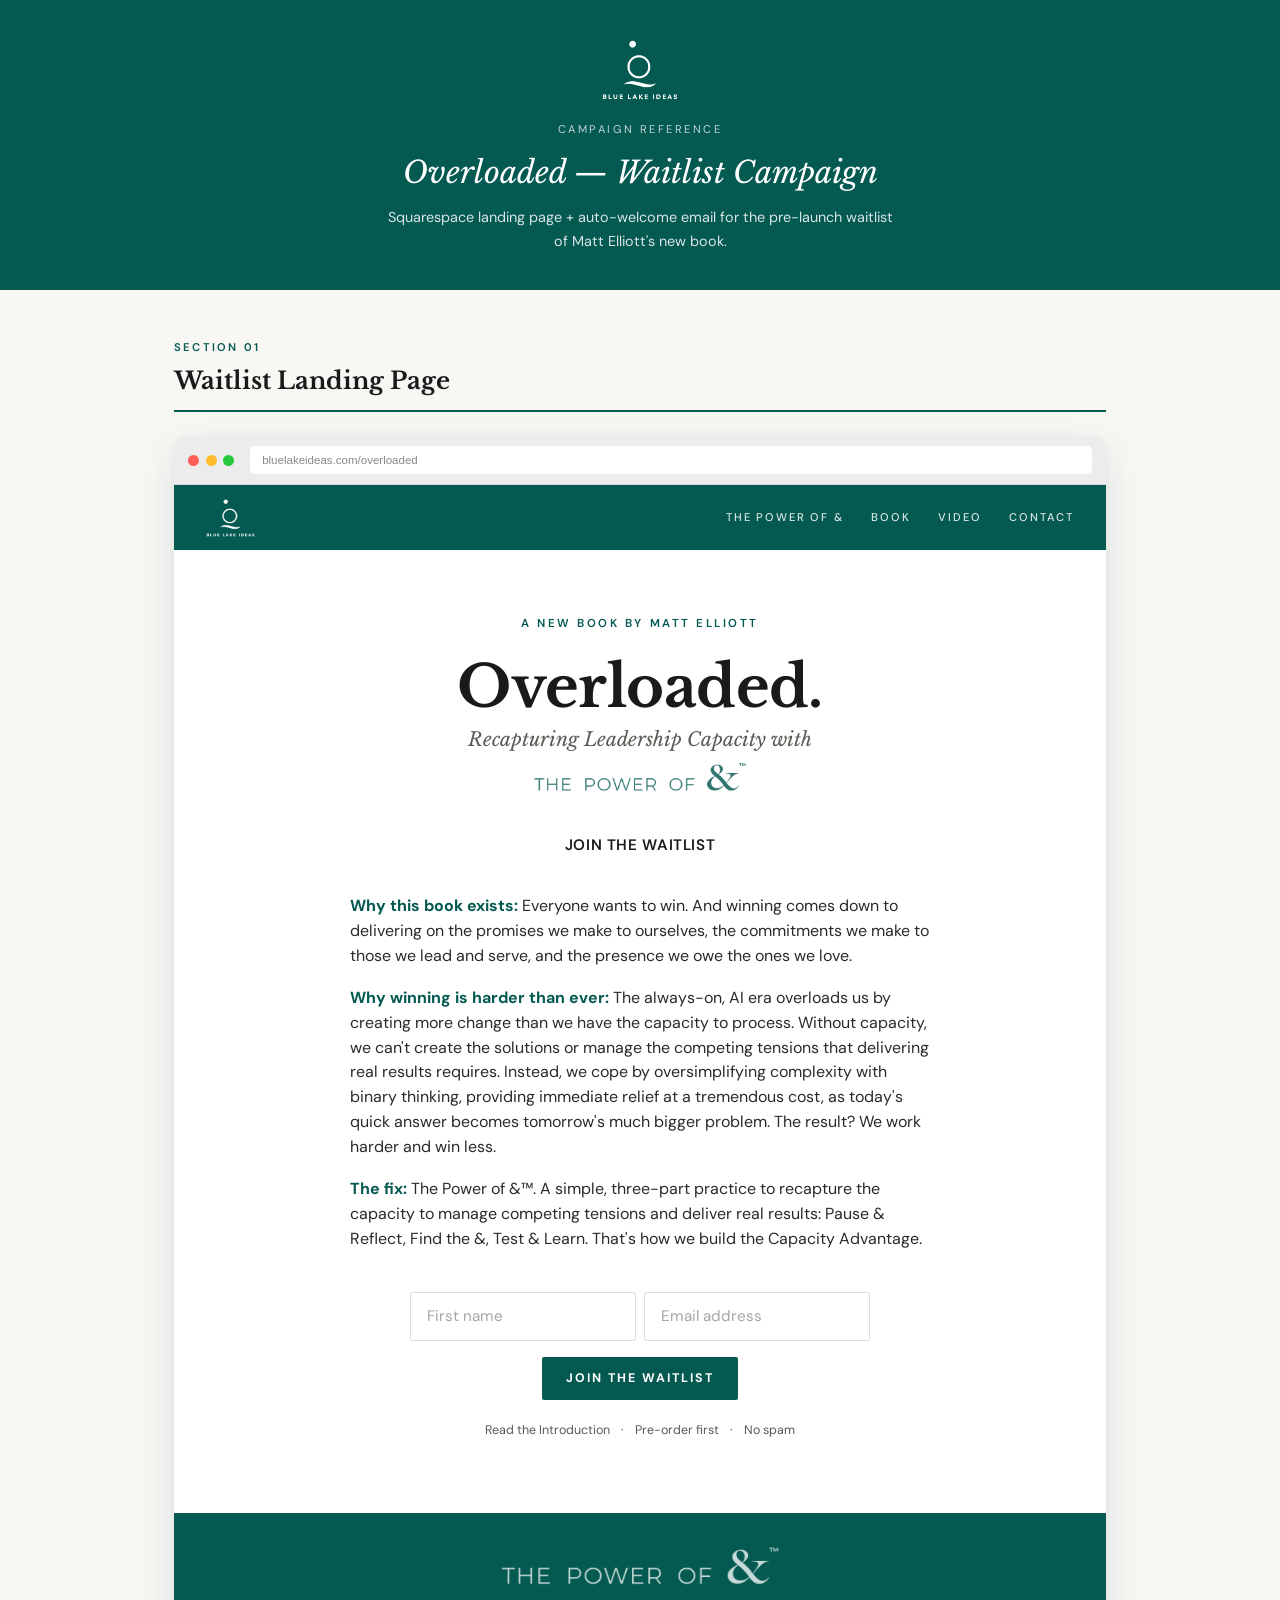
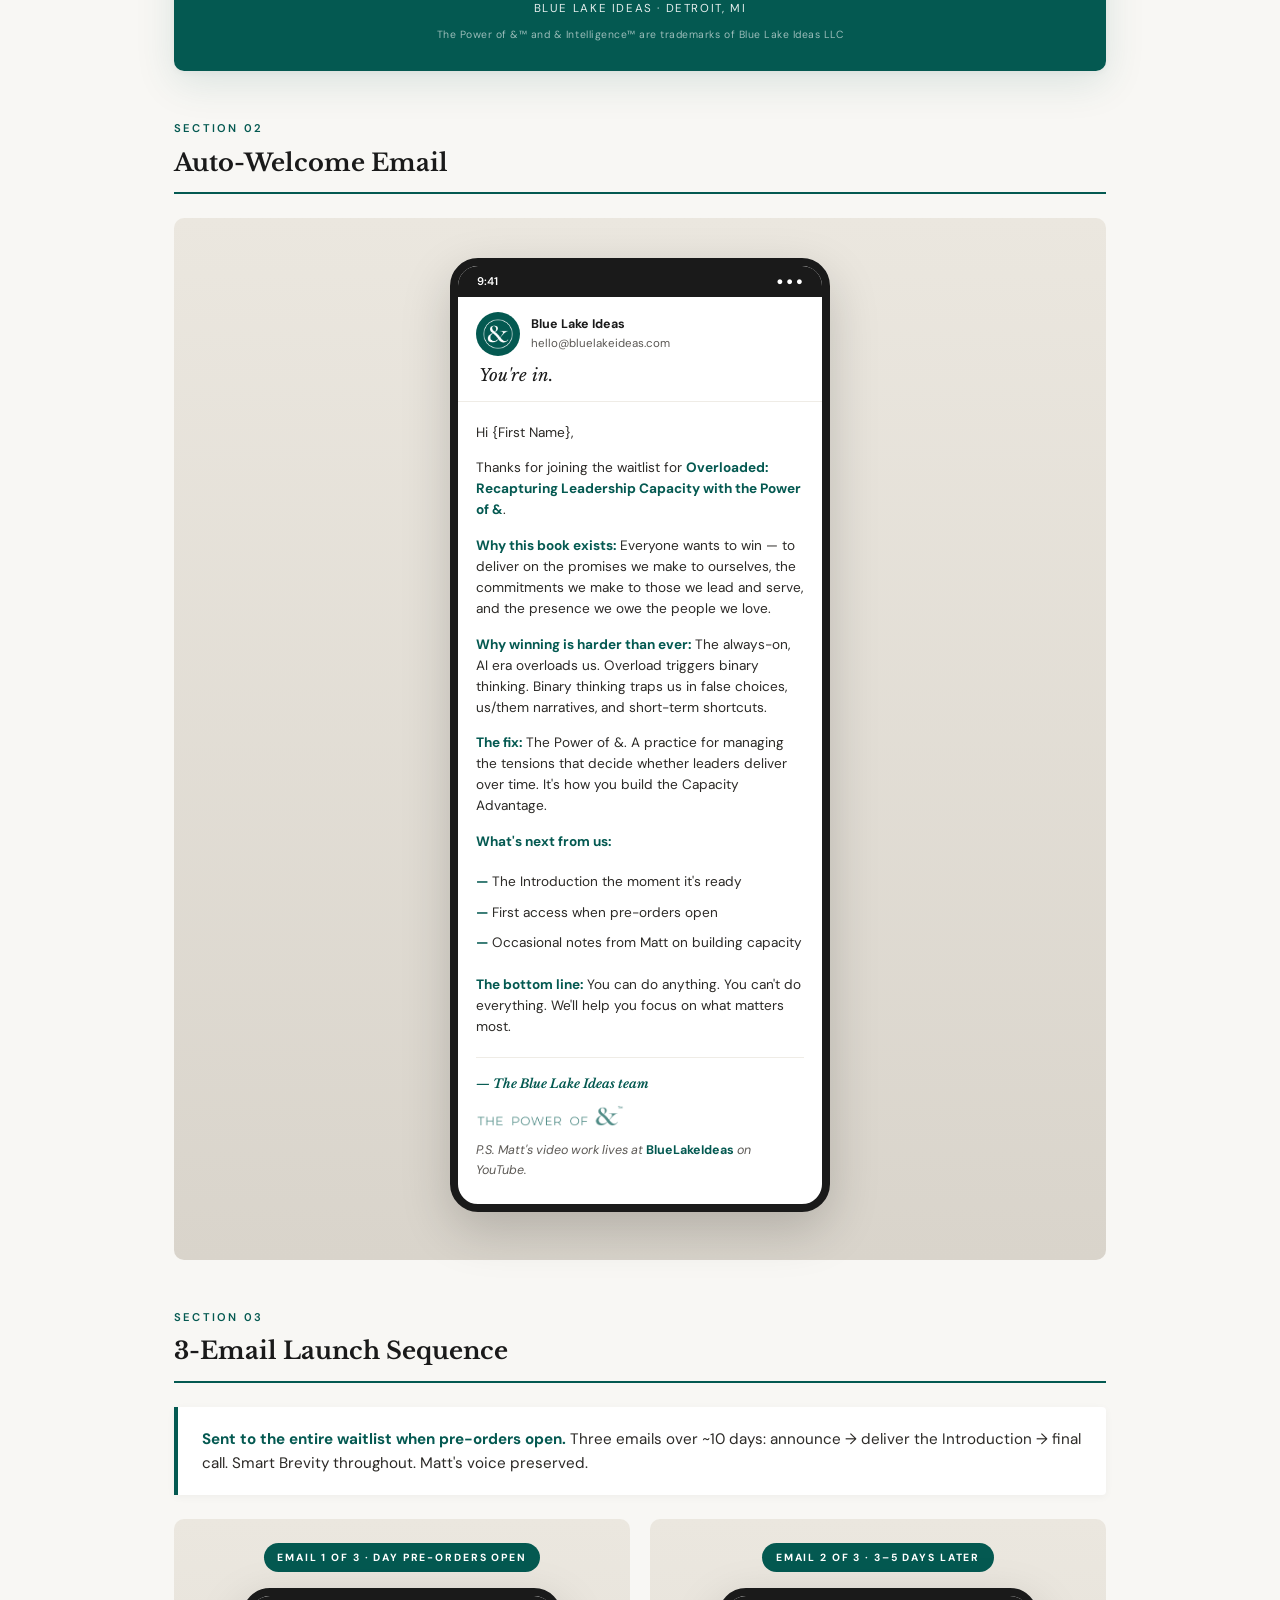
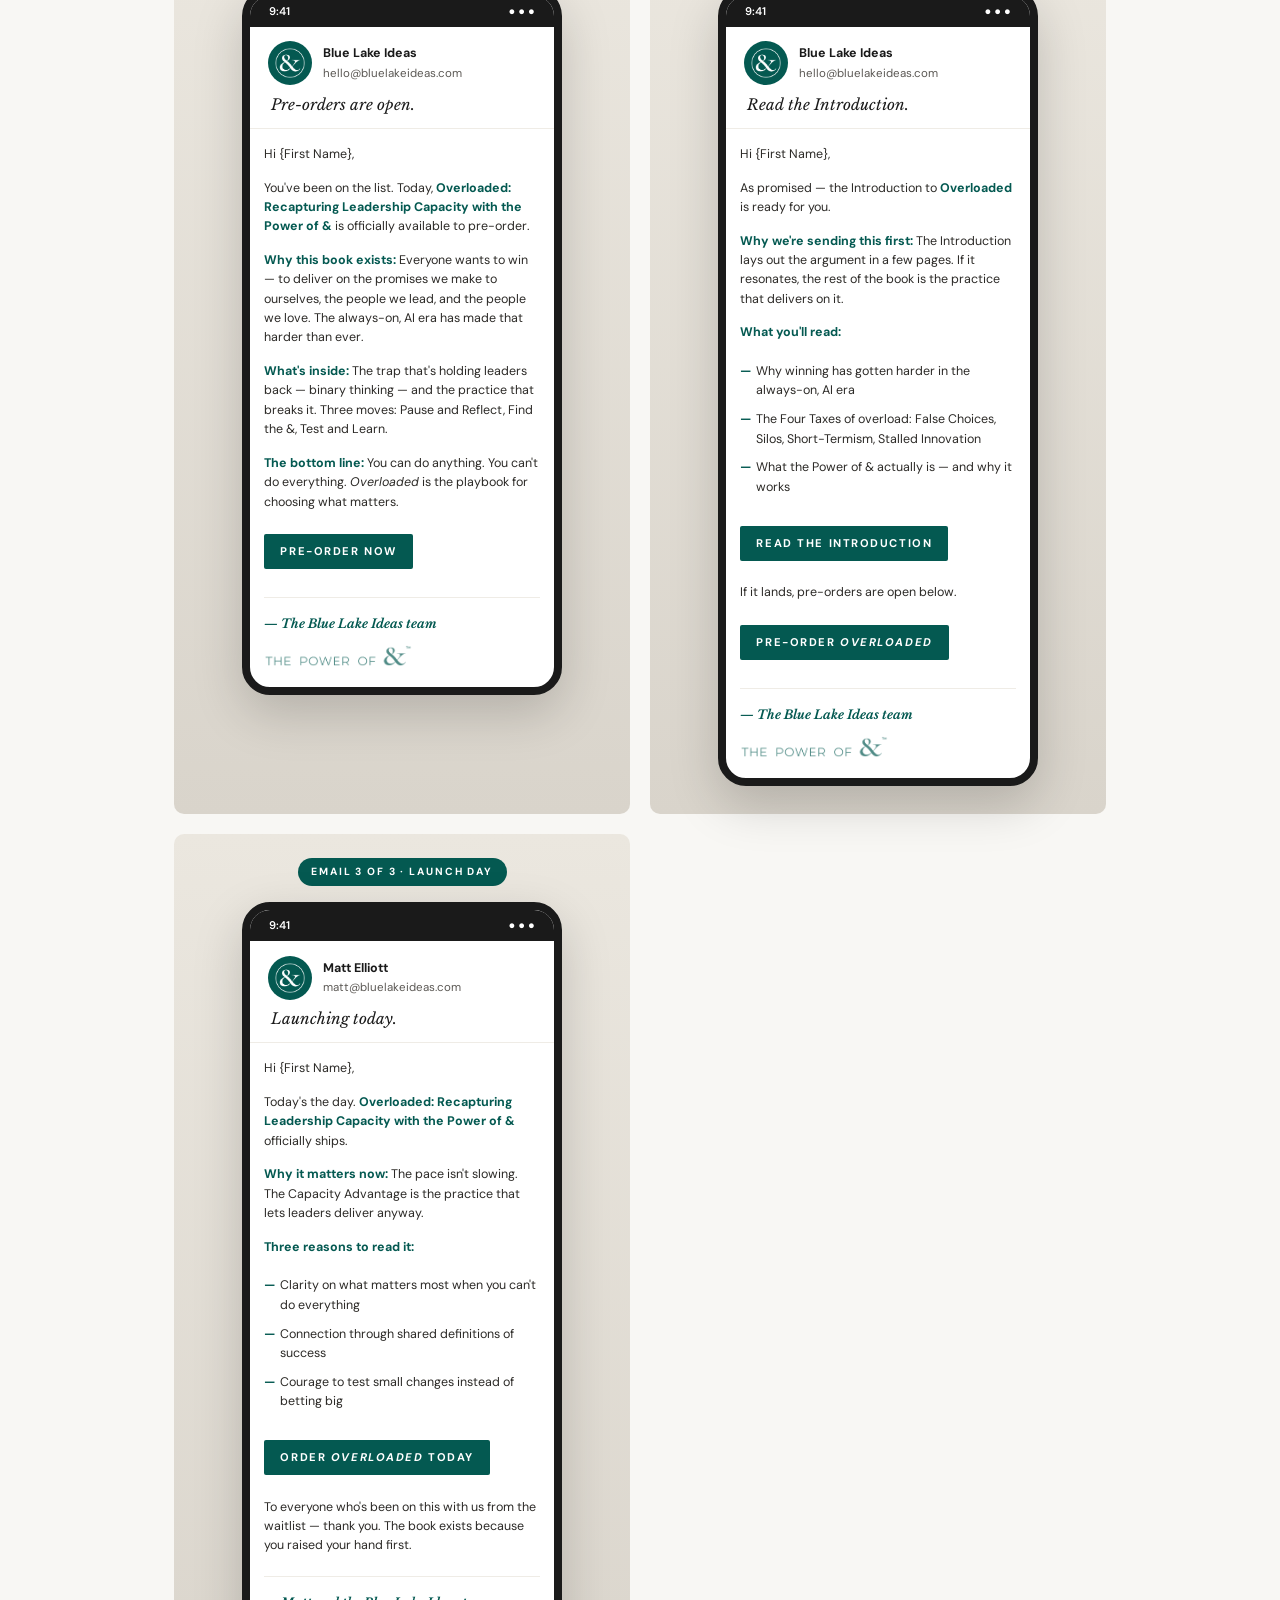
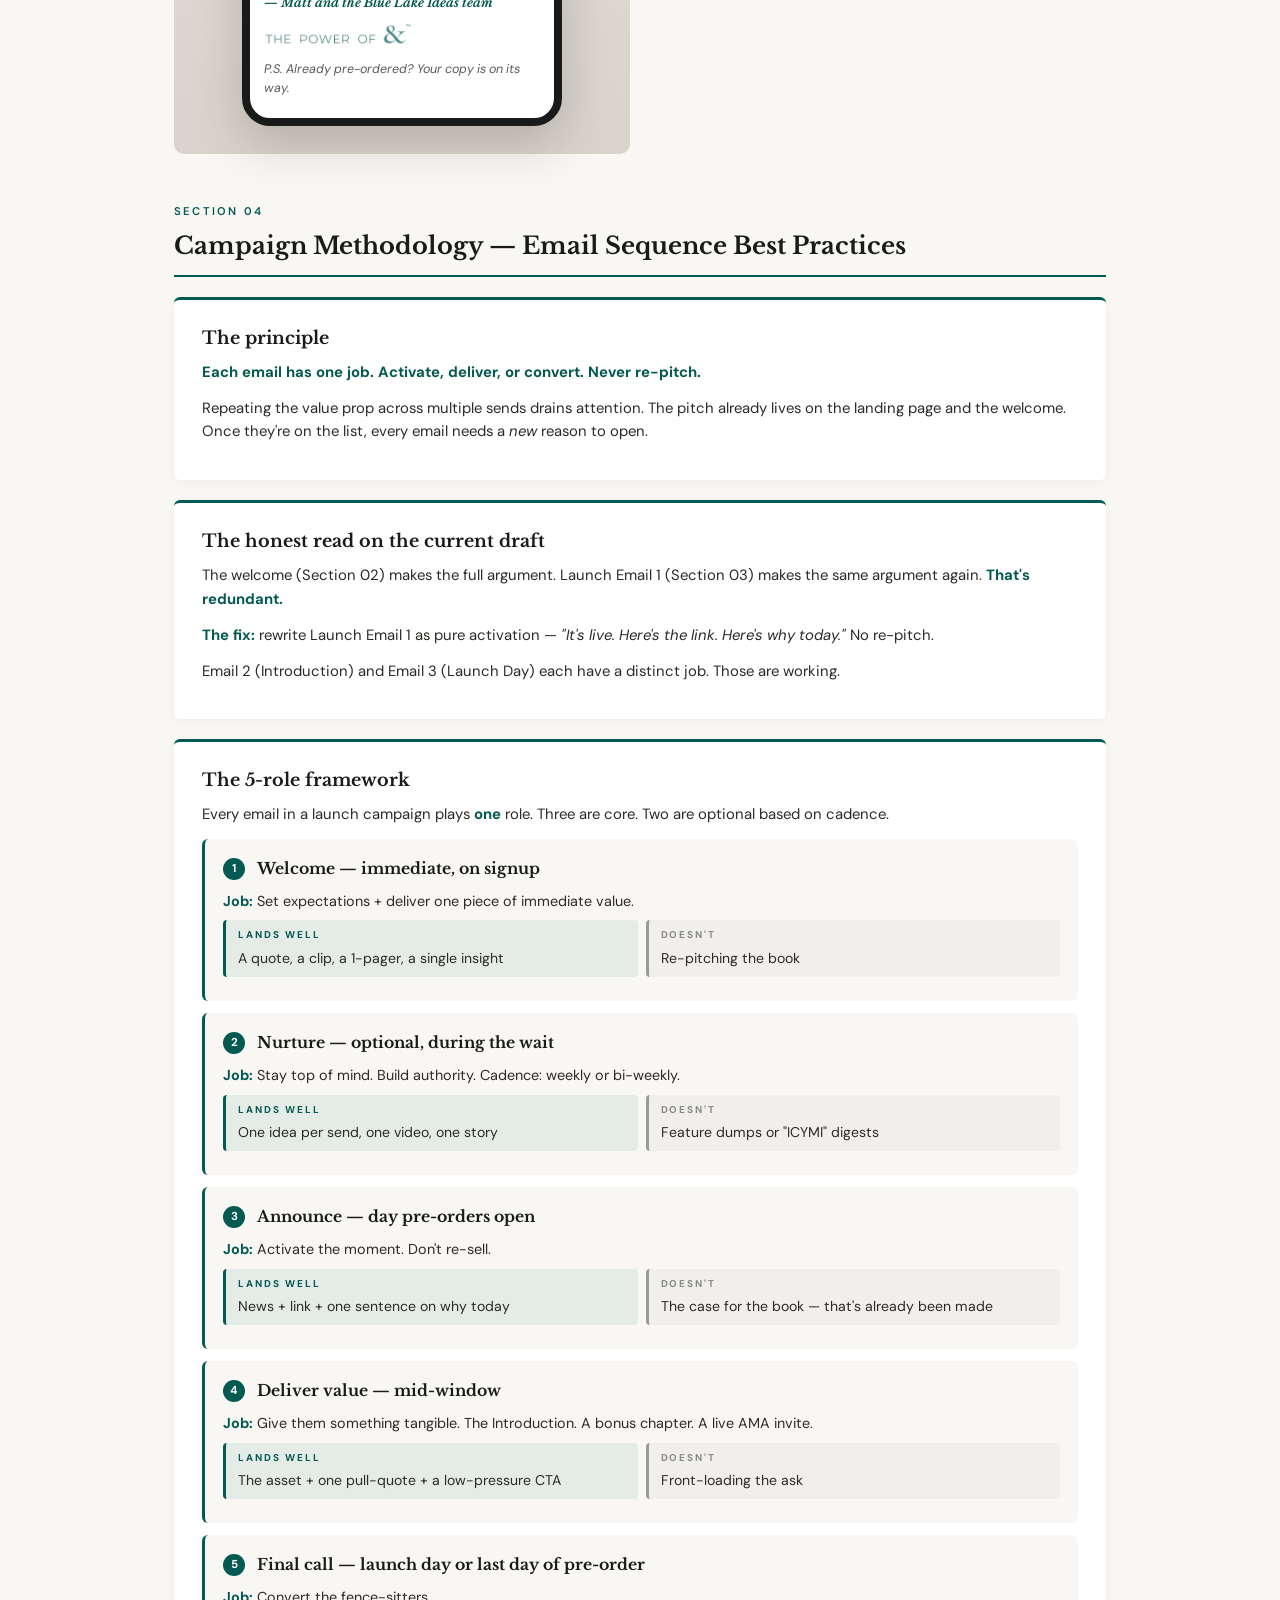
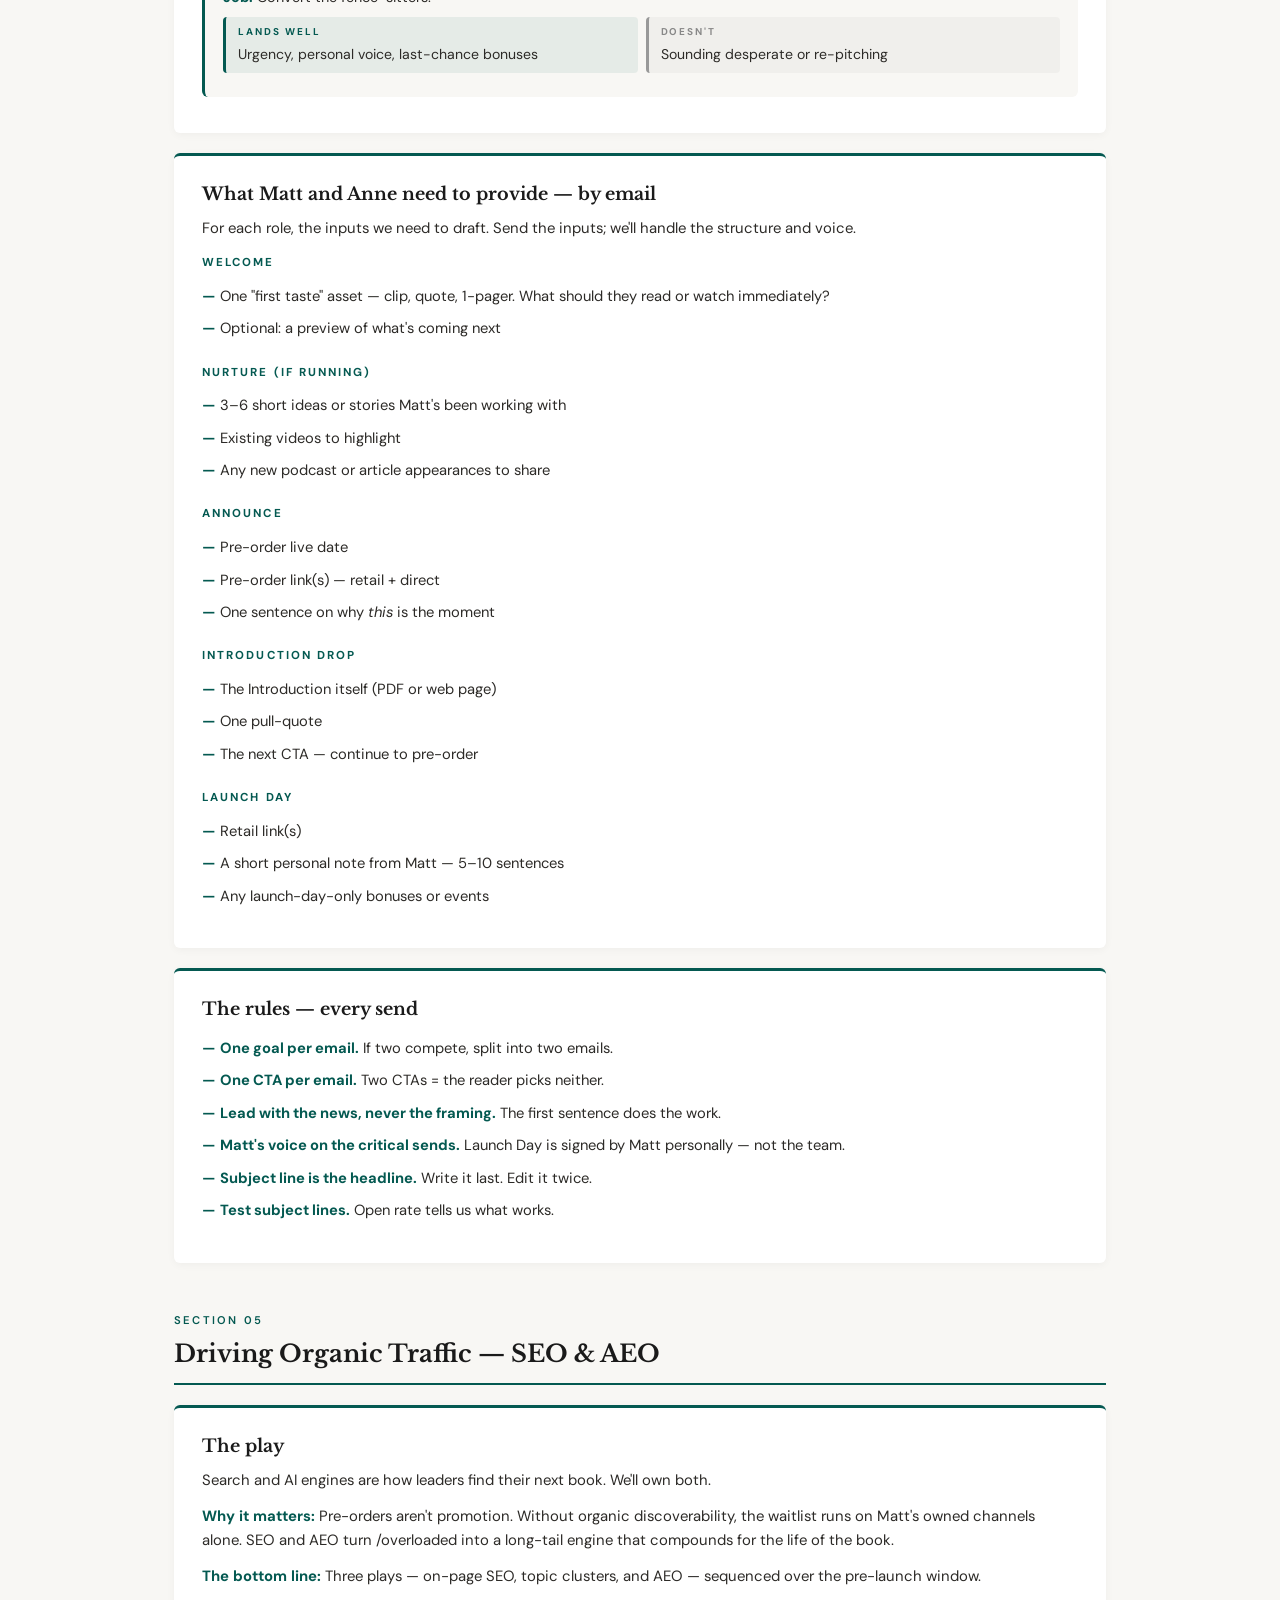
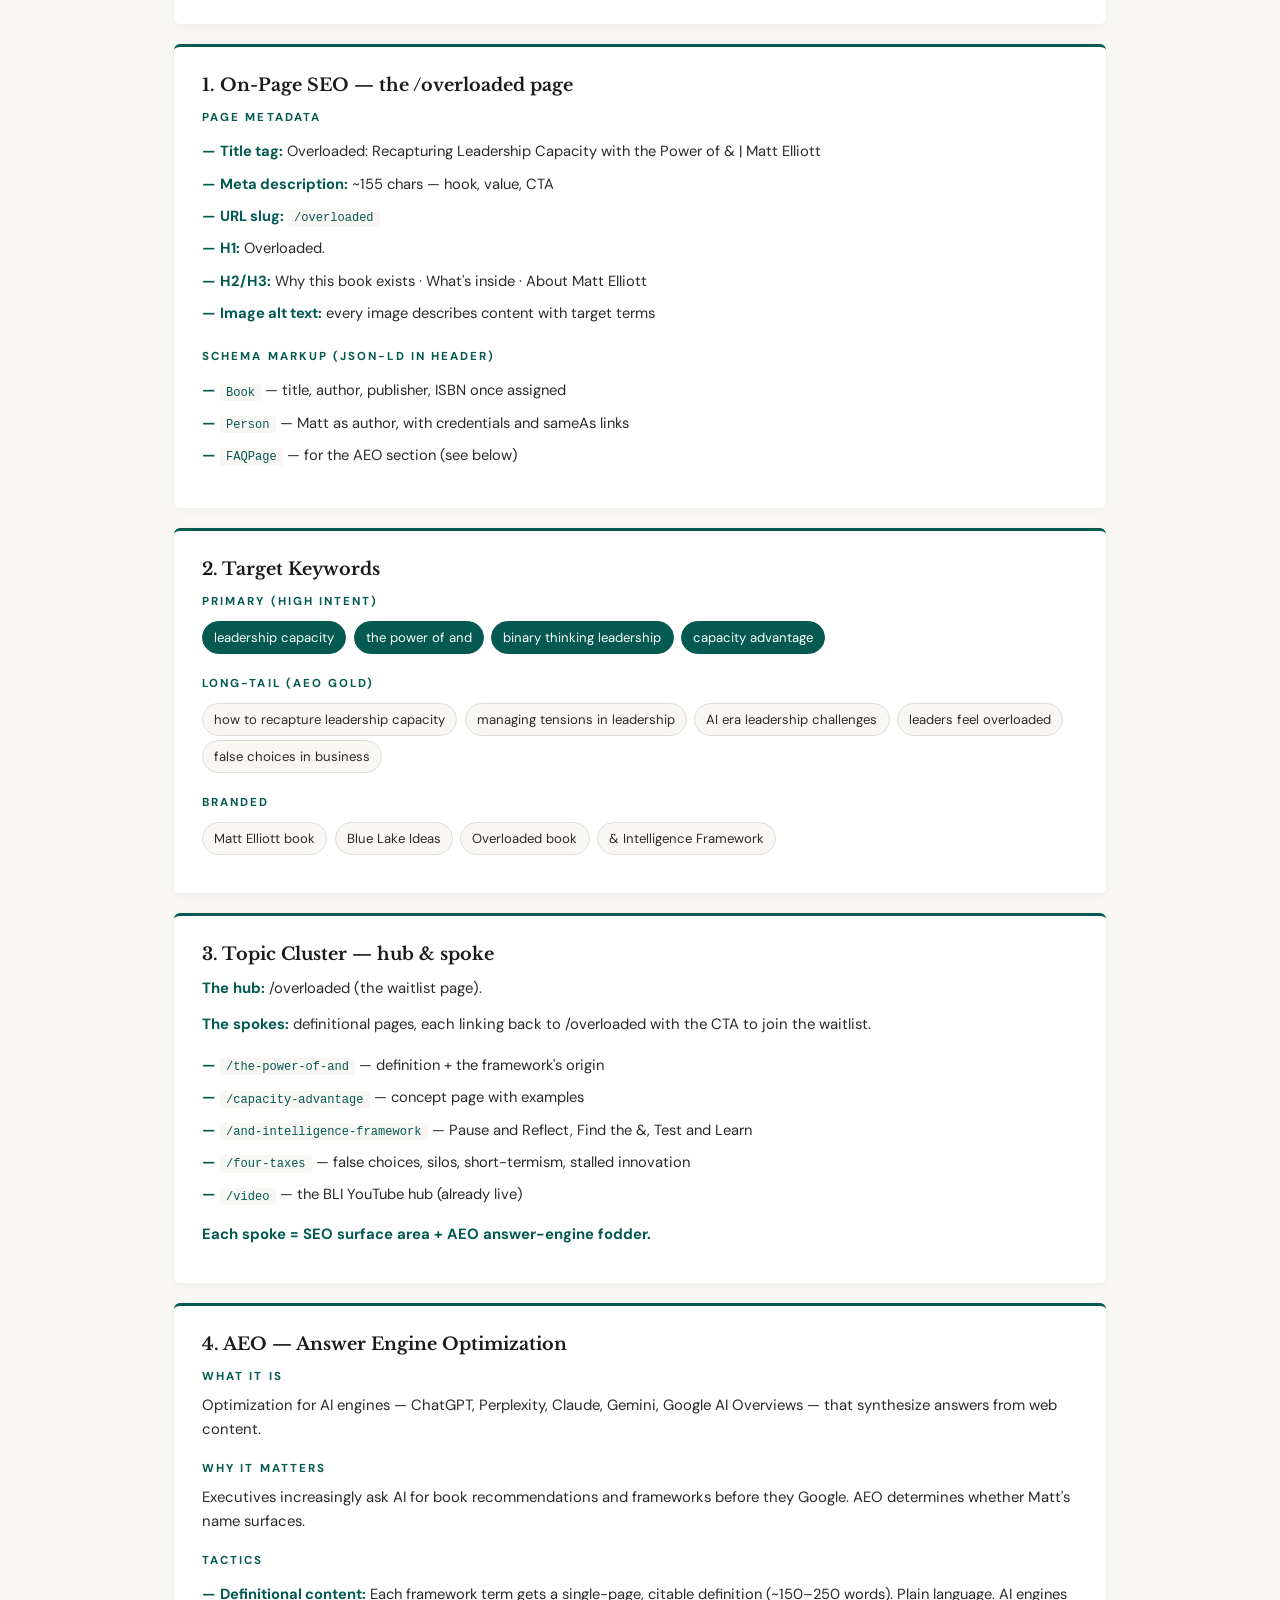
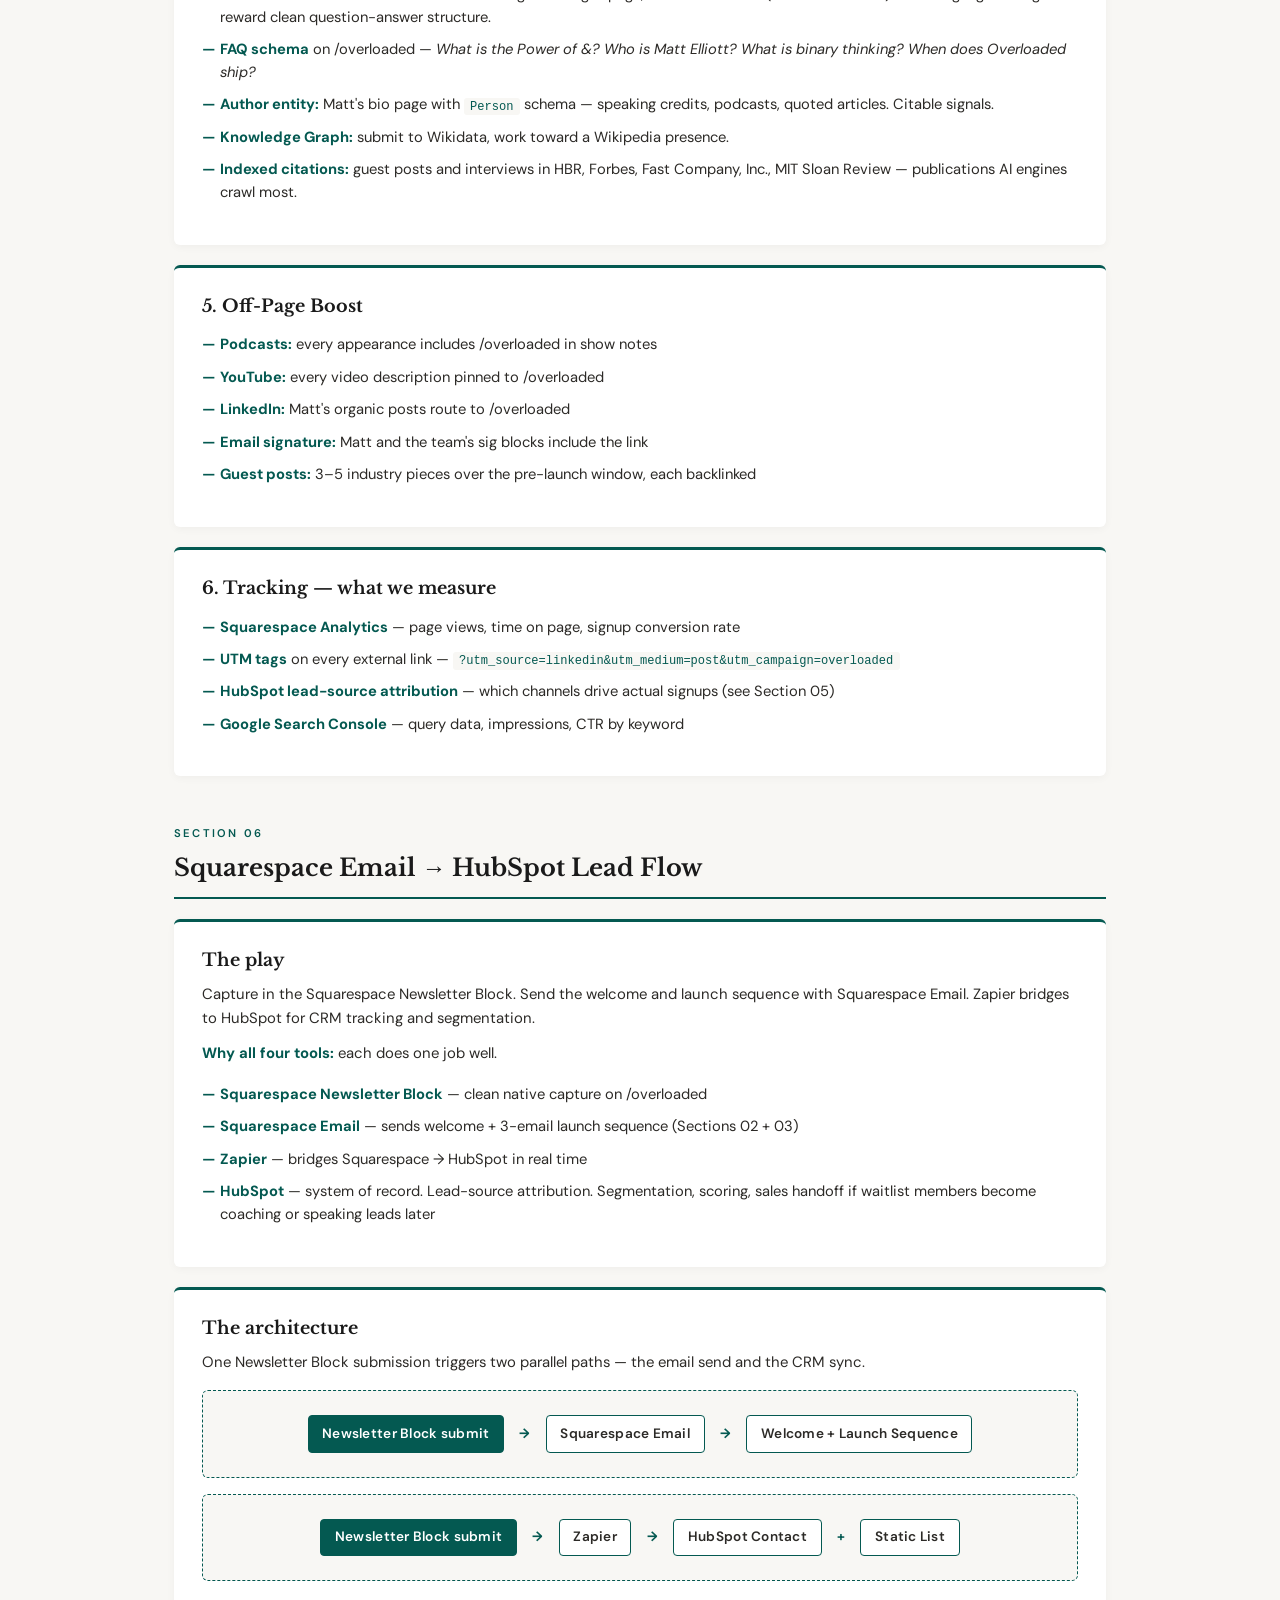
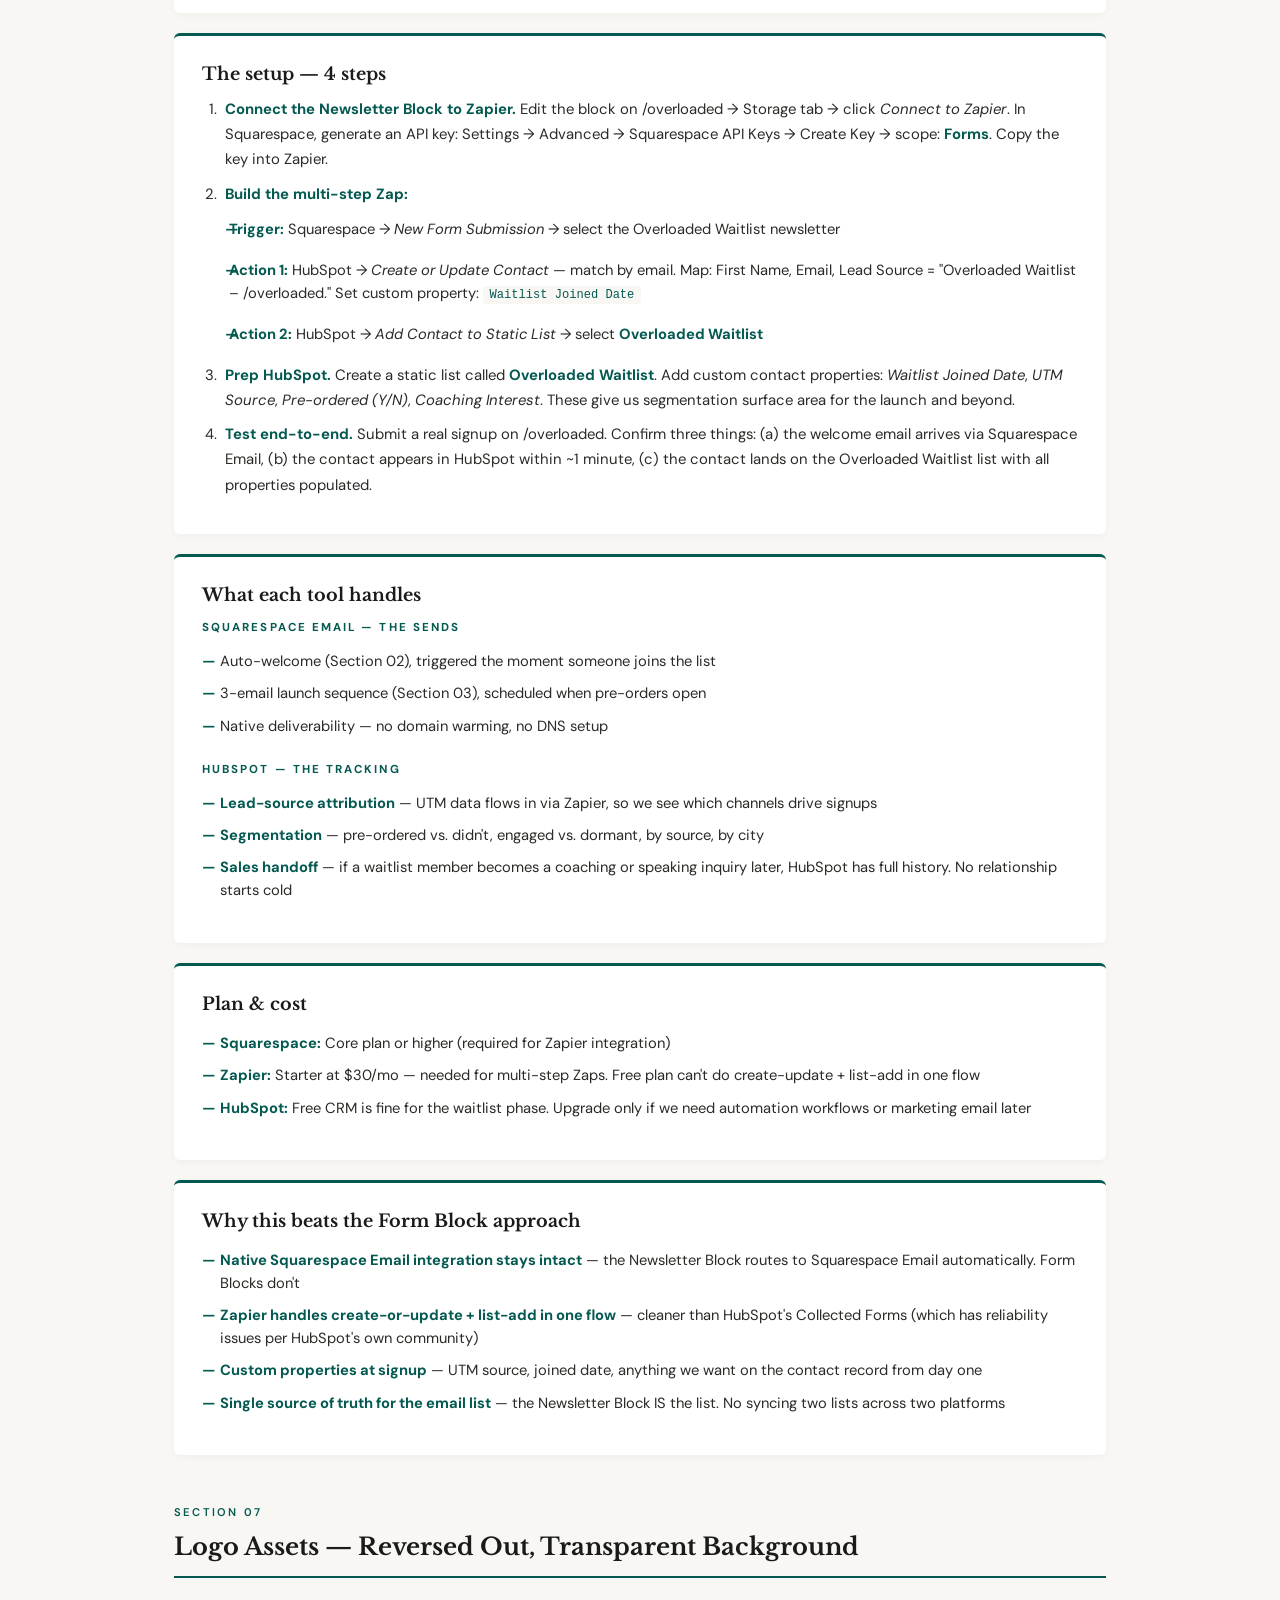
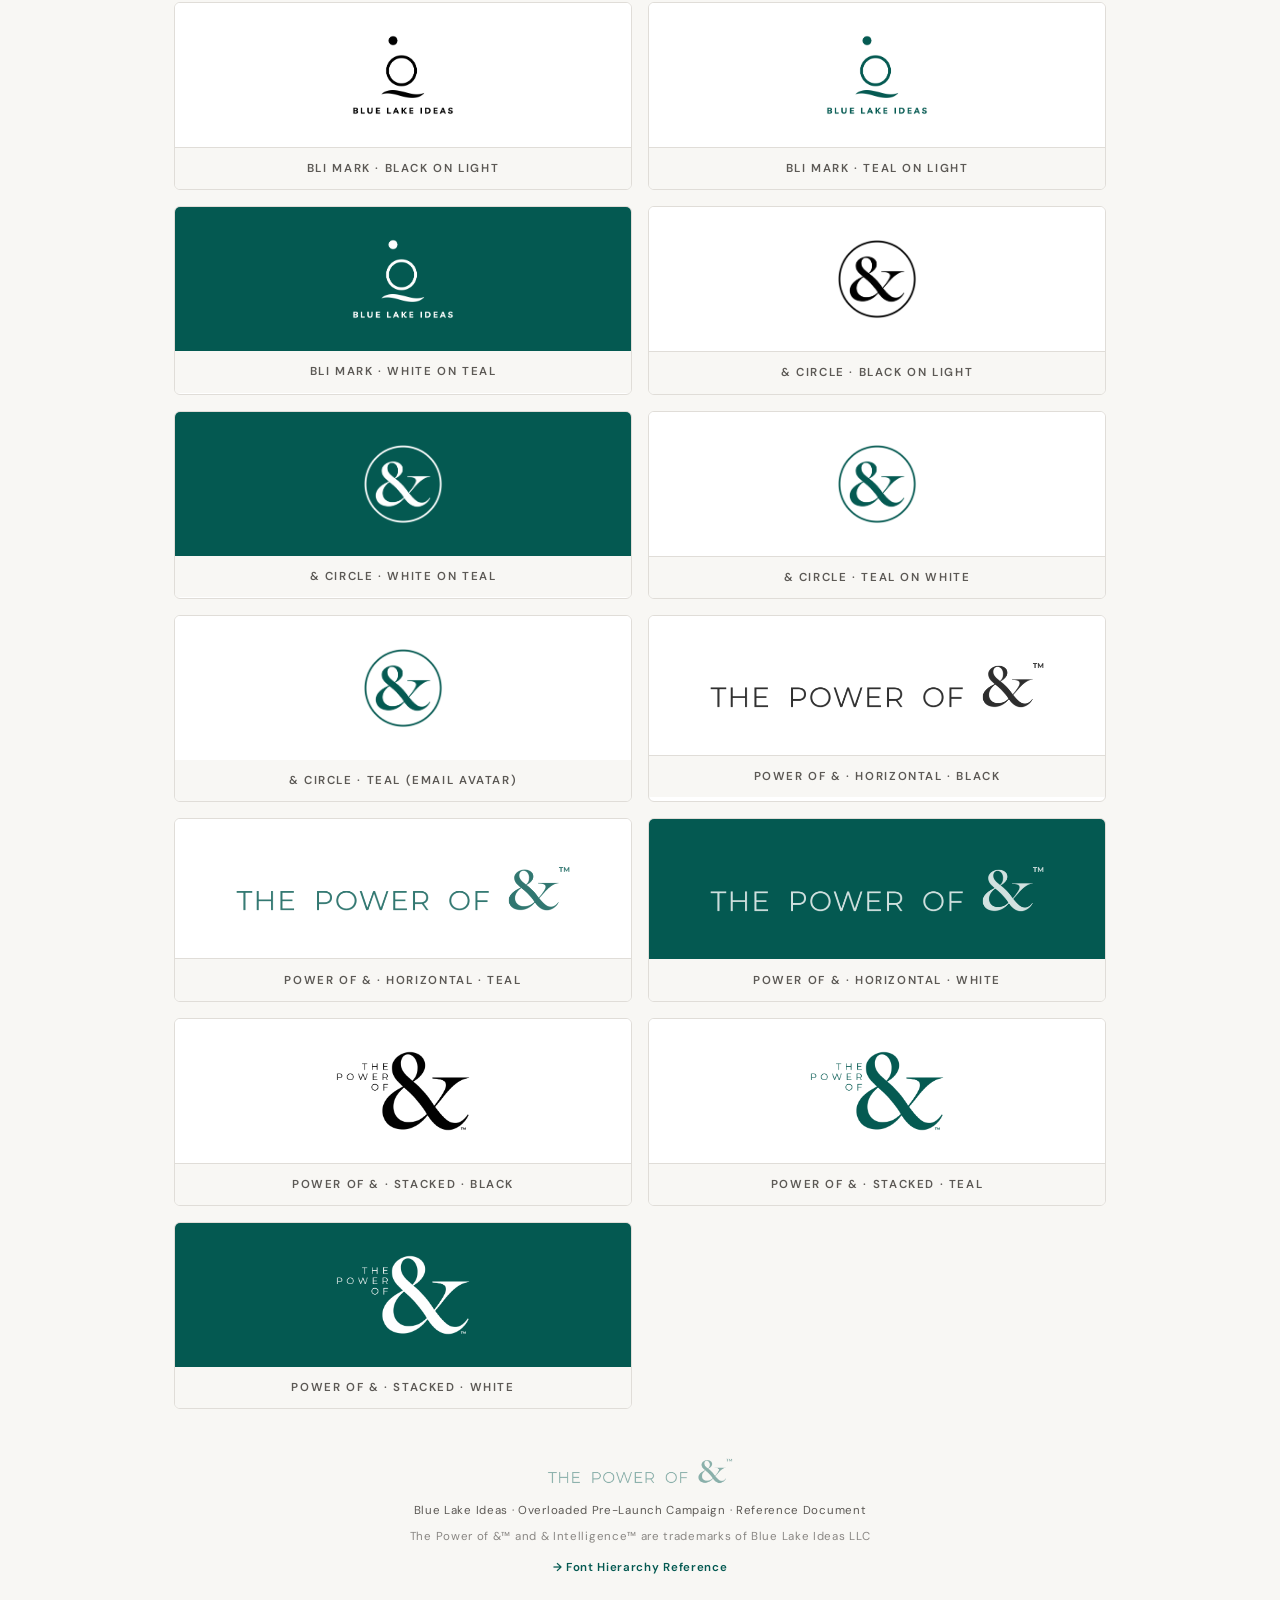
==== commit 7368760b: "Add font-hierarchy.html reference card + link from main index" ====
--- a/index.html
+++ b/index.html
@@ -1390,6 +1390,7 @@
     <img src="[data-uri]" alt="The Power of &amp;">
     Blue Lake Ideas · Overloaded Pre-Launch Campaign · Reference Document
     <div class="tm">The Power of &amp;™ and &amp; Intelligence™ are trademarks of Blue Lake Ideas LLC</div>
+    <div style="margin-top:0.75rem;"><a href="./font-hierarchy.html" style="color:var(--teal);text-decoration:none;font-weight:600;">→ Font Hierarchy Reference</a></div>
   </div>
 
 </div>
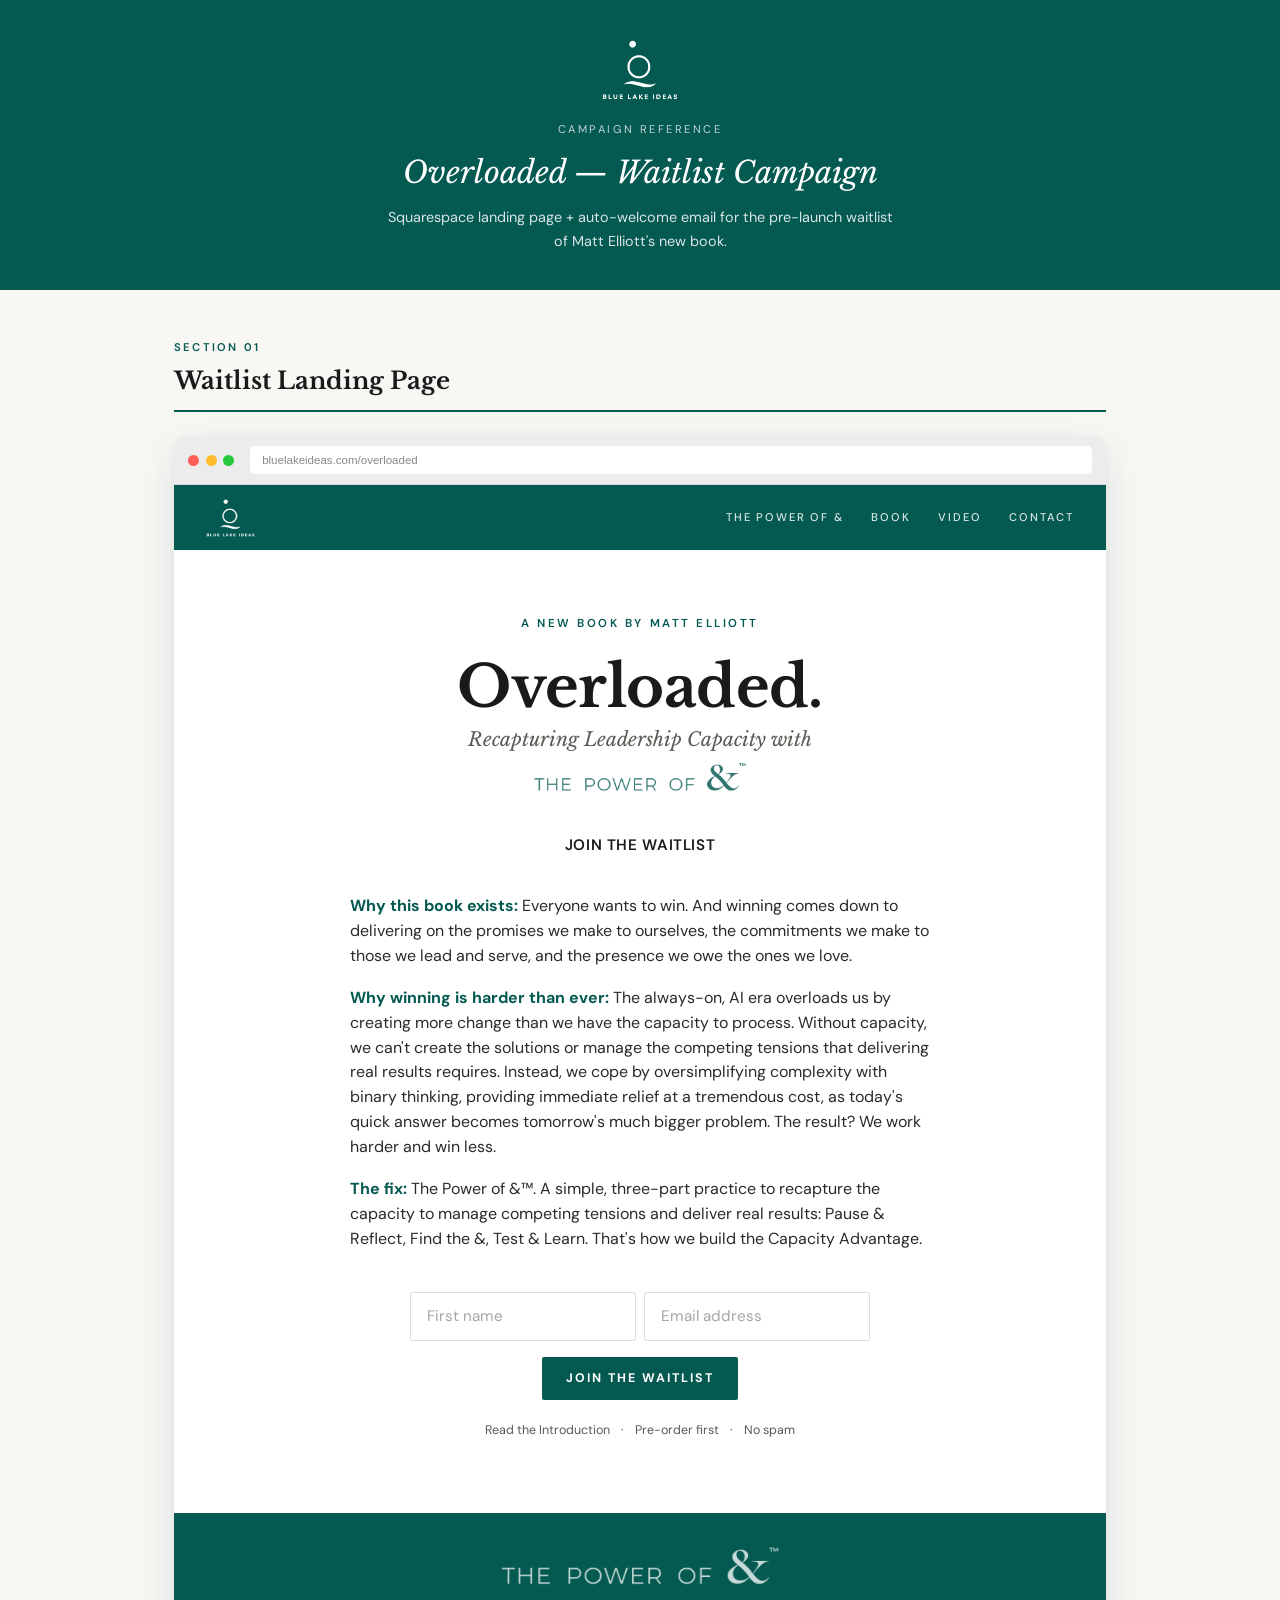
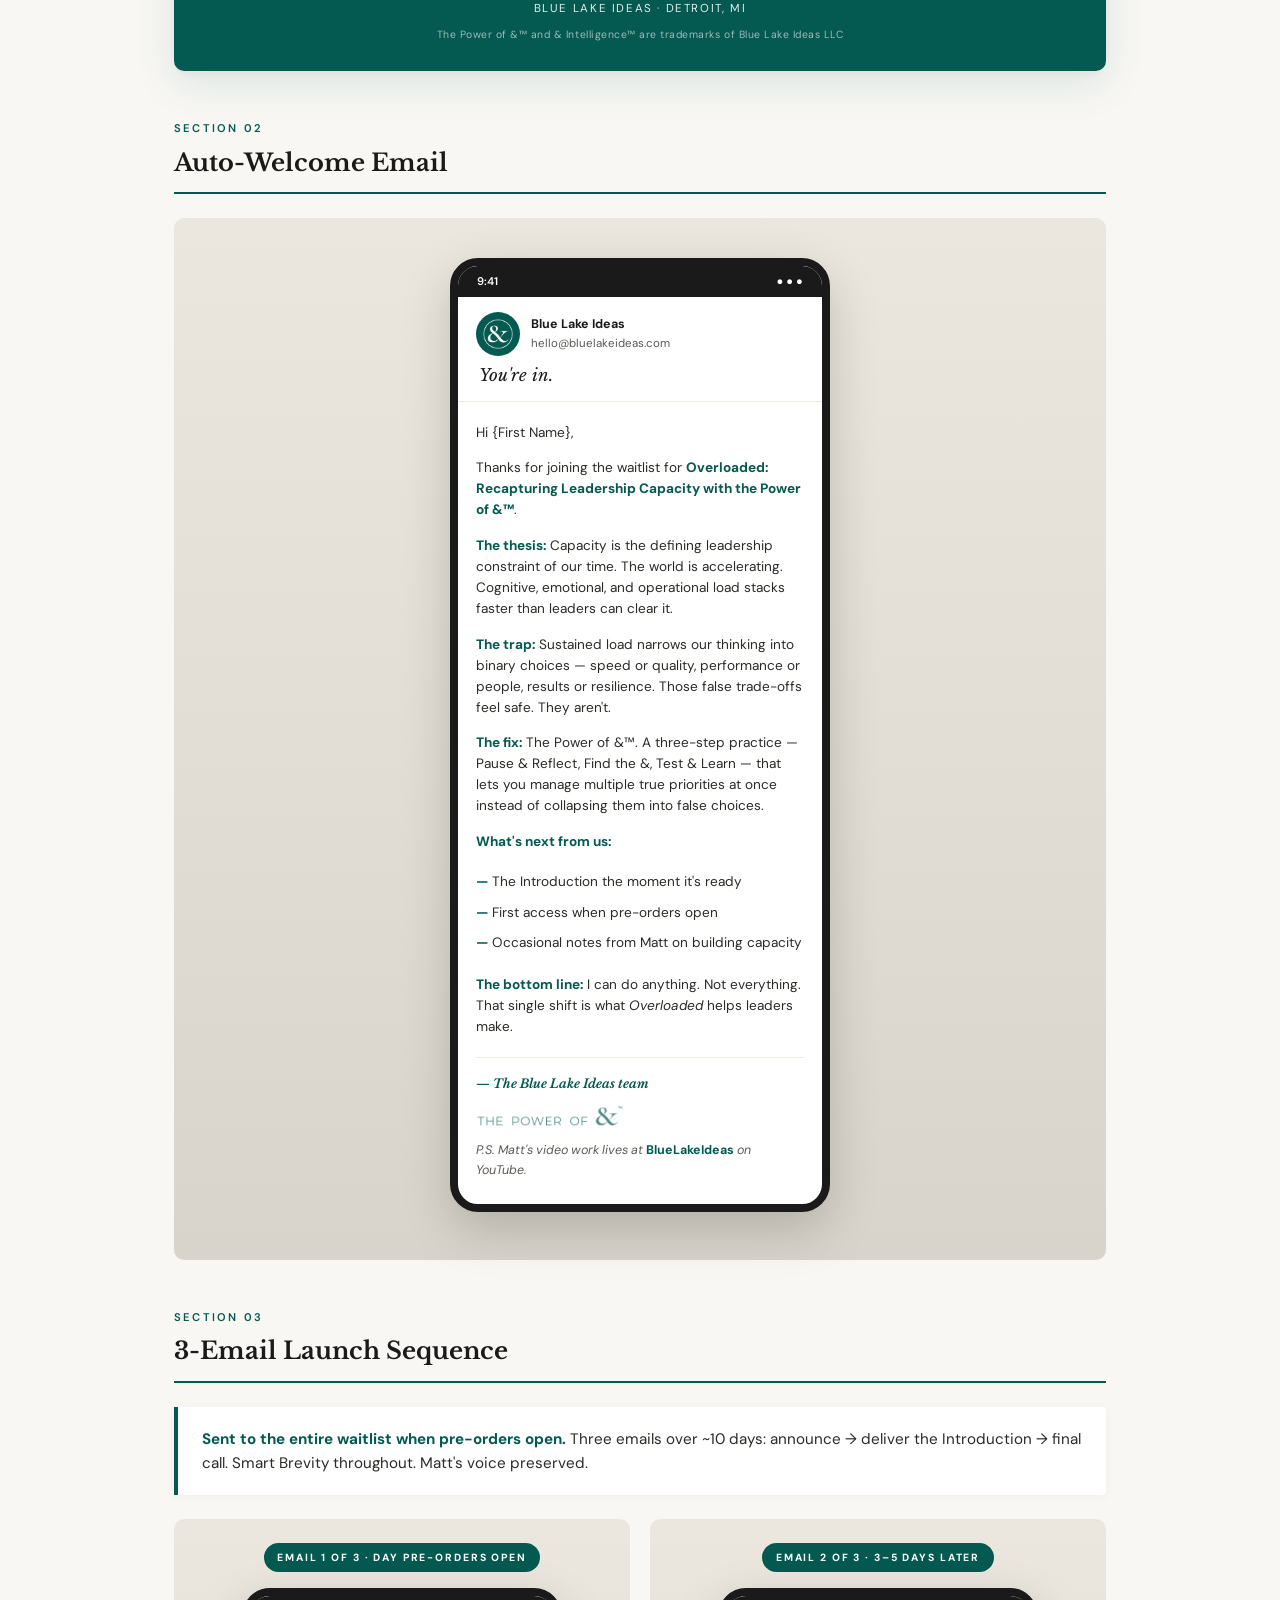
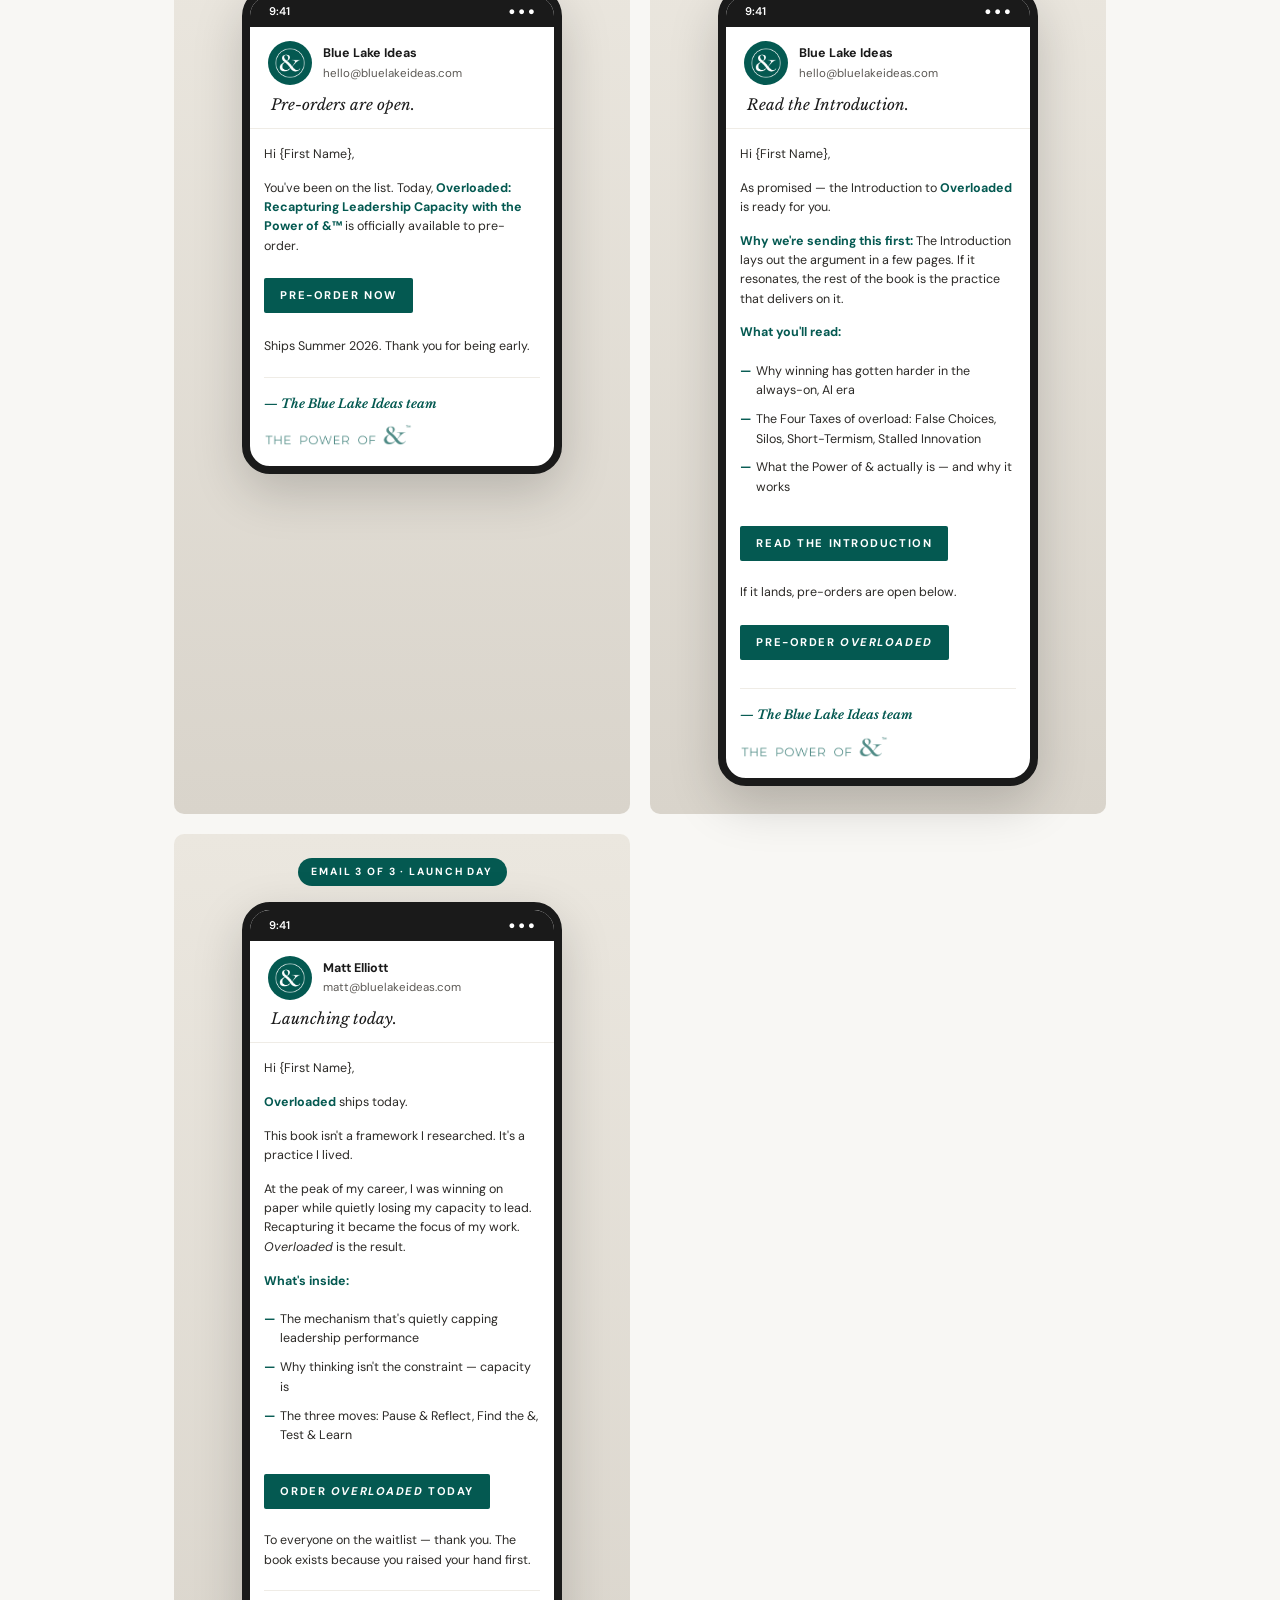
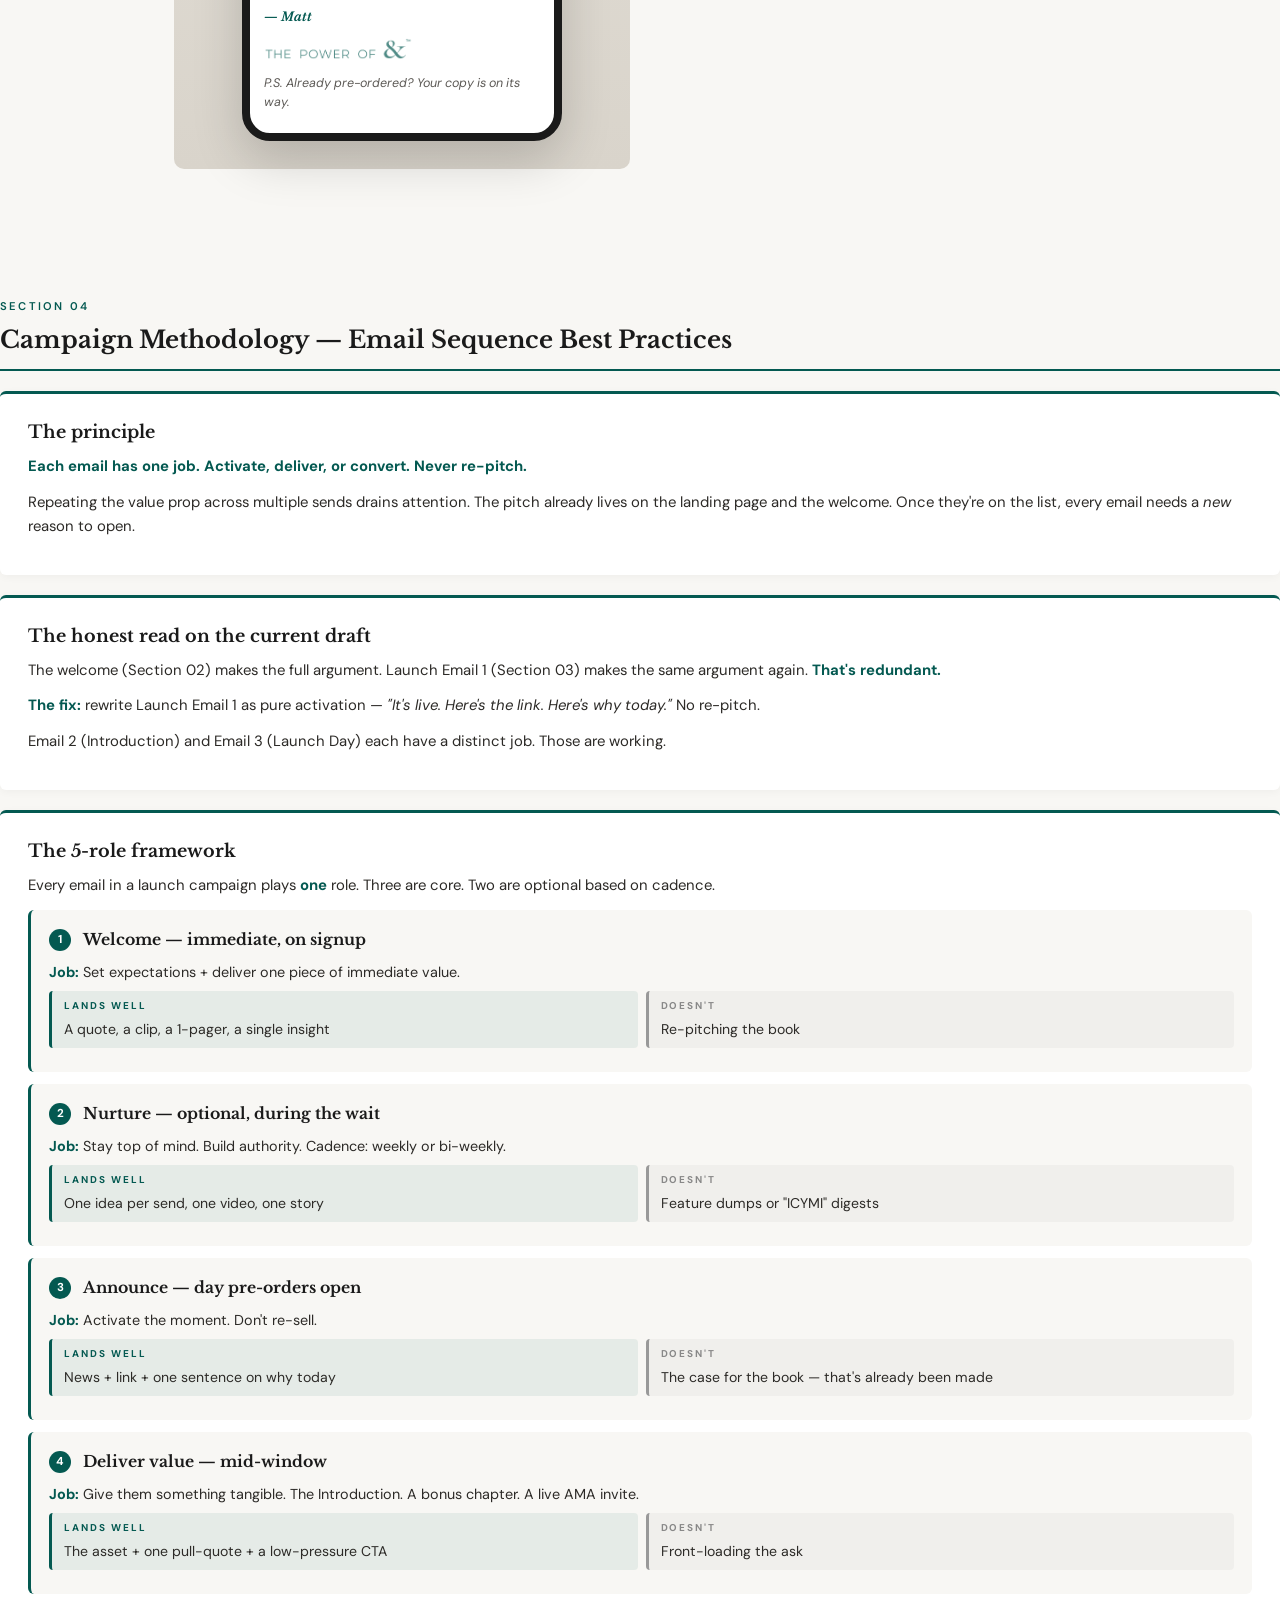
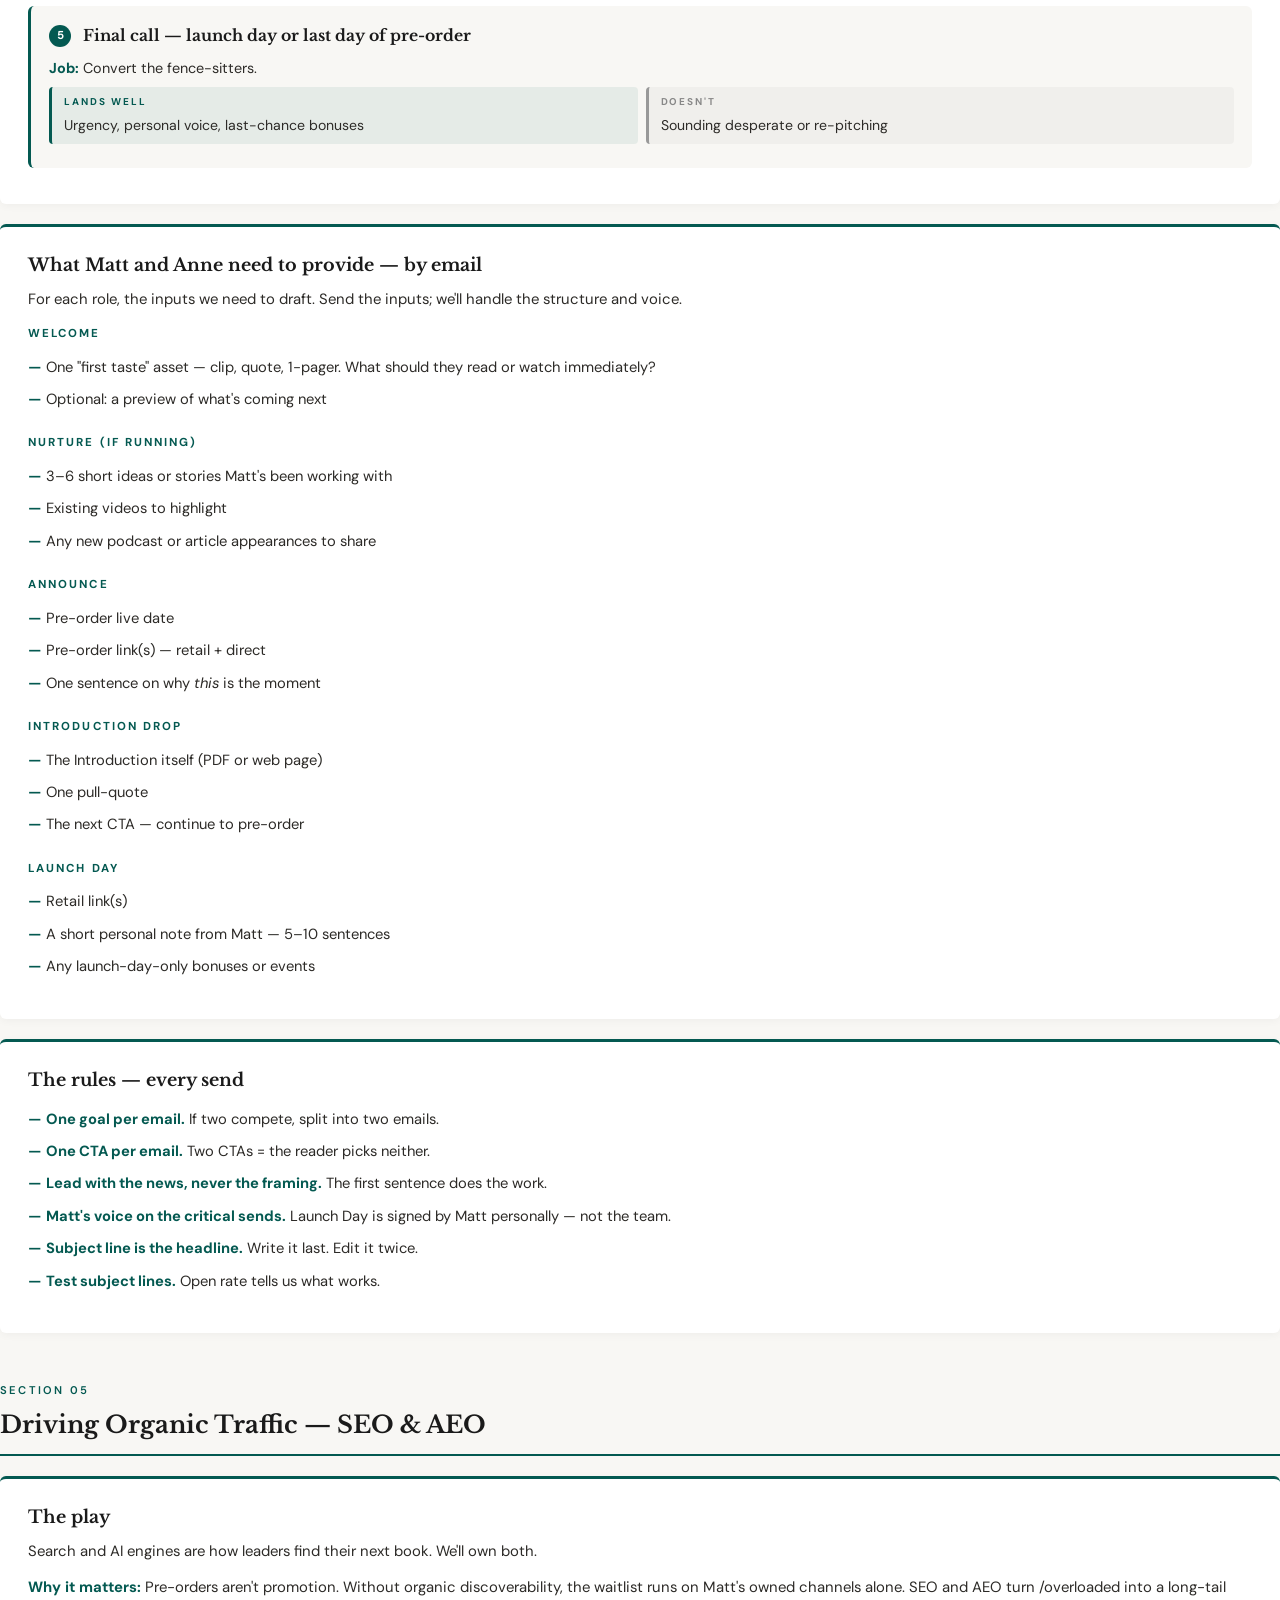
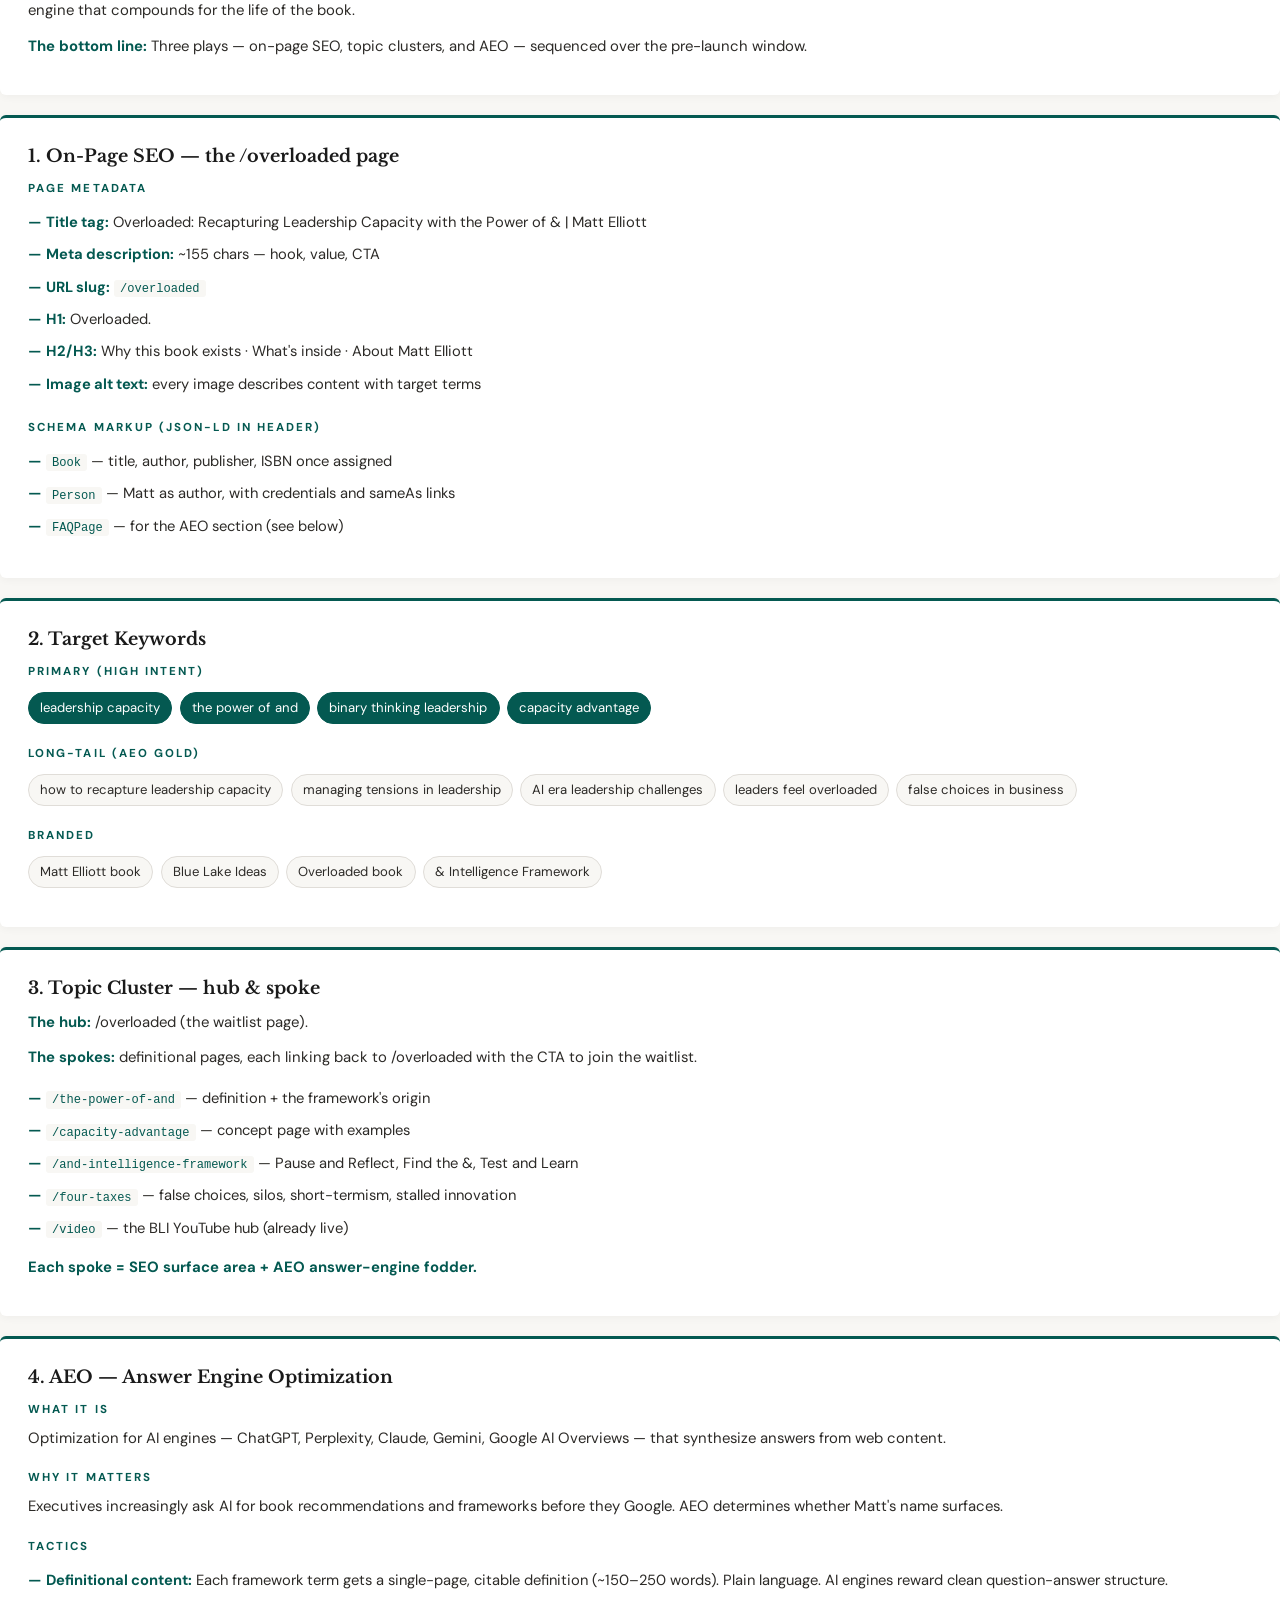
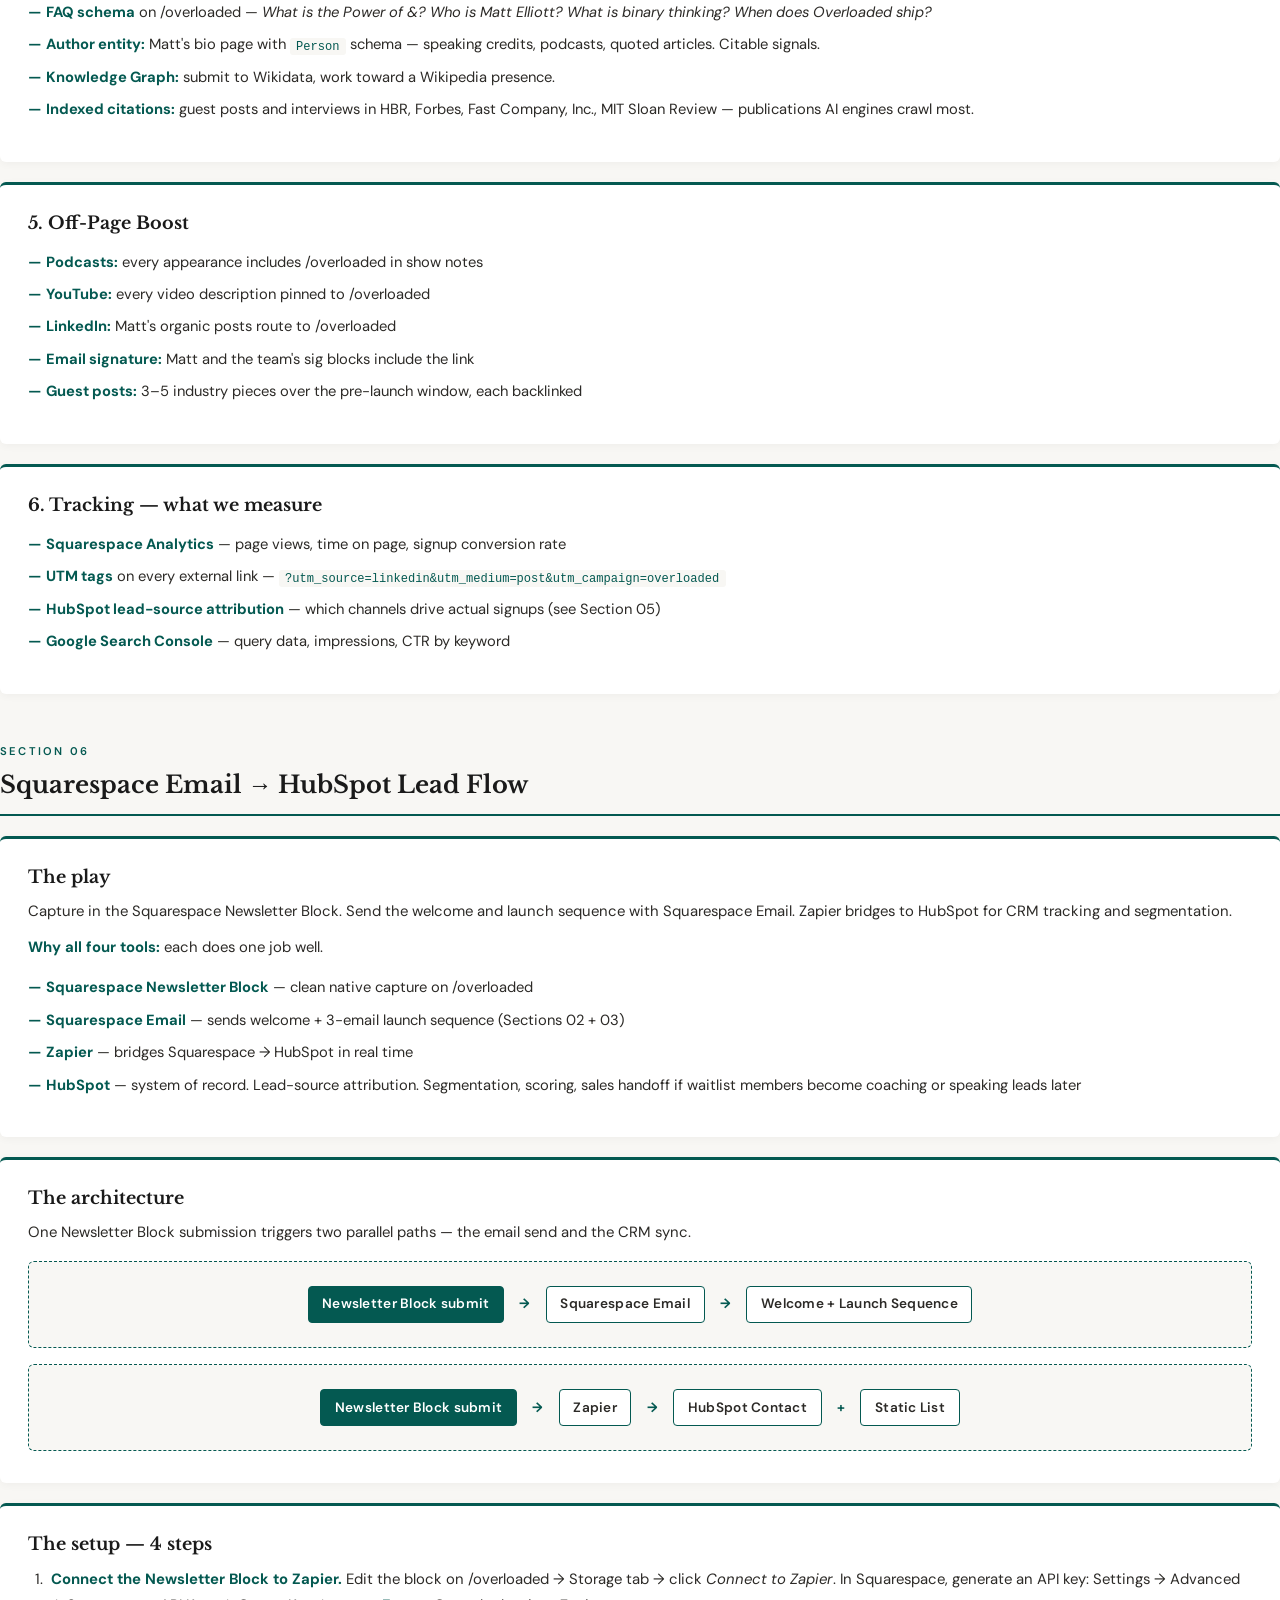
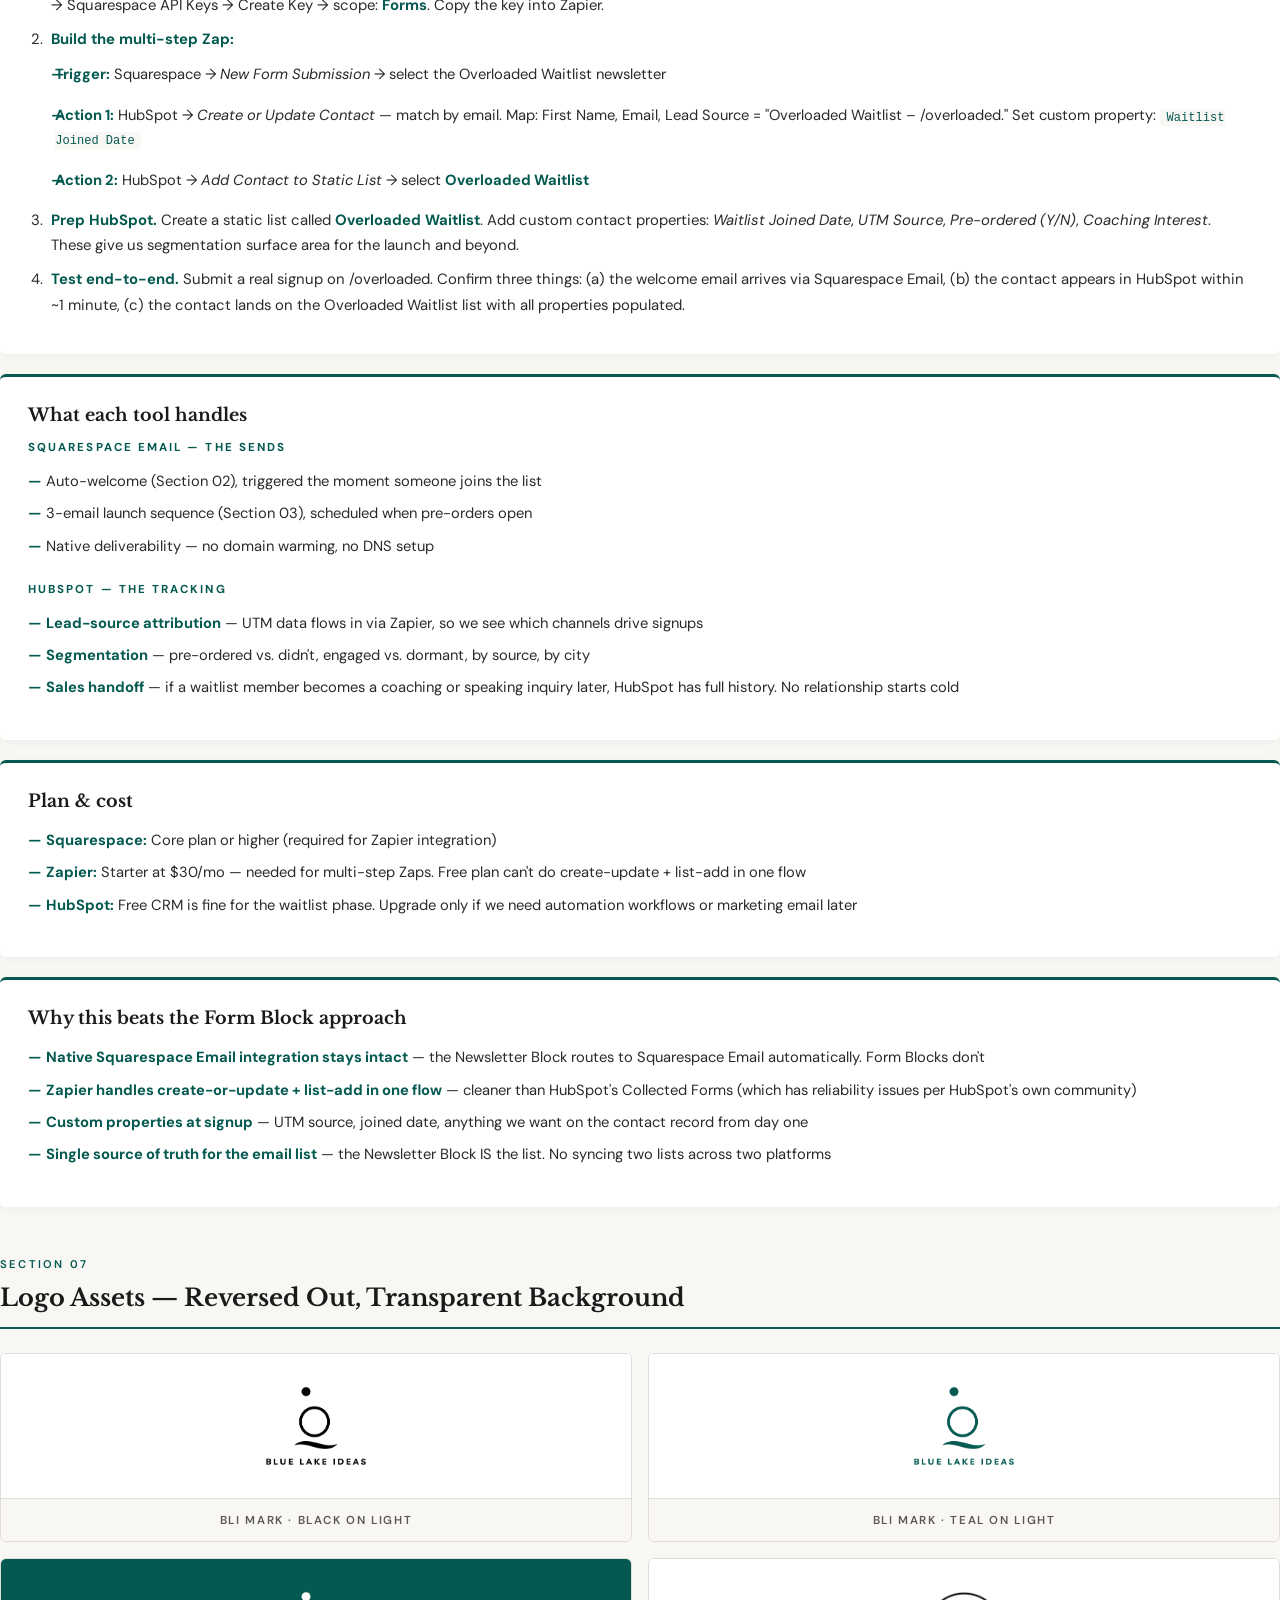
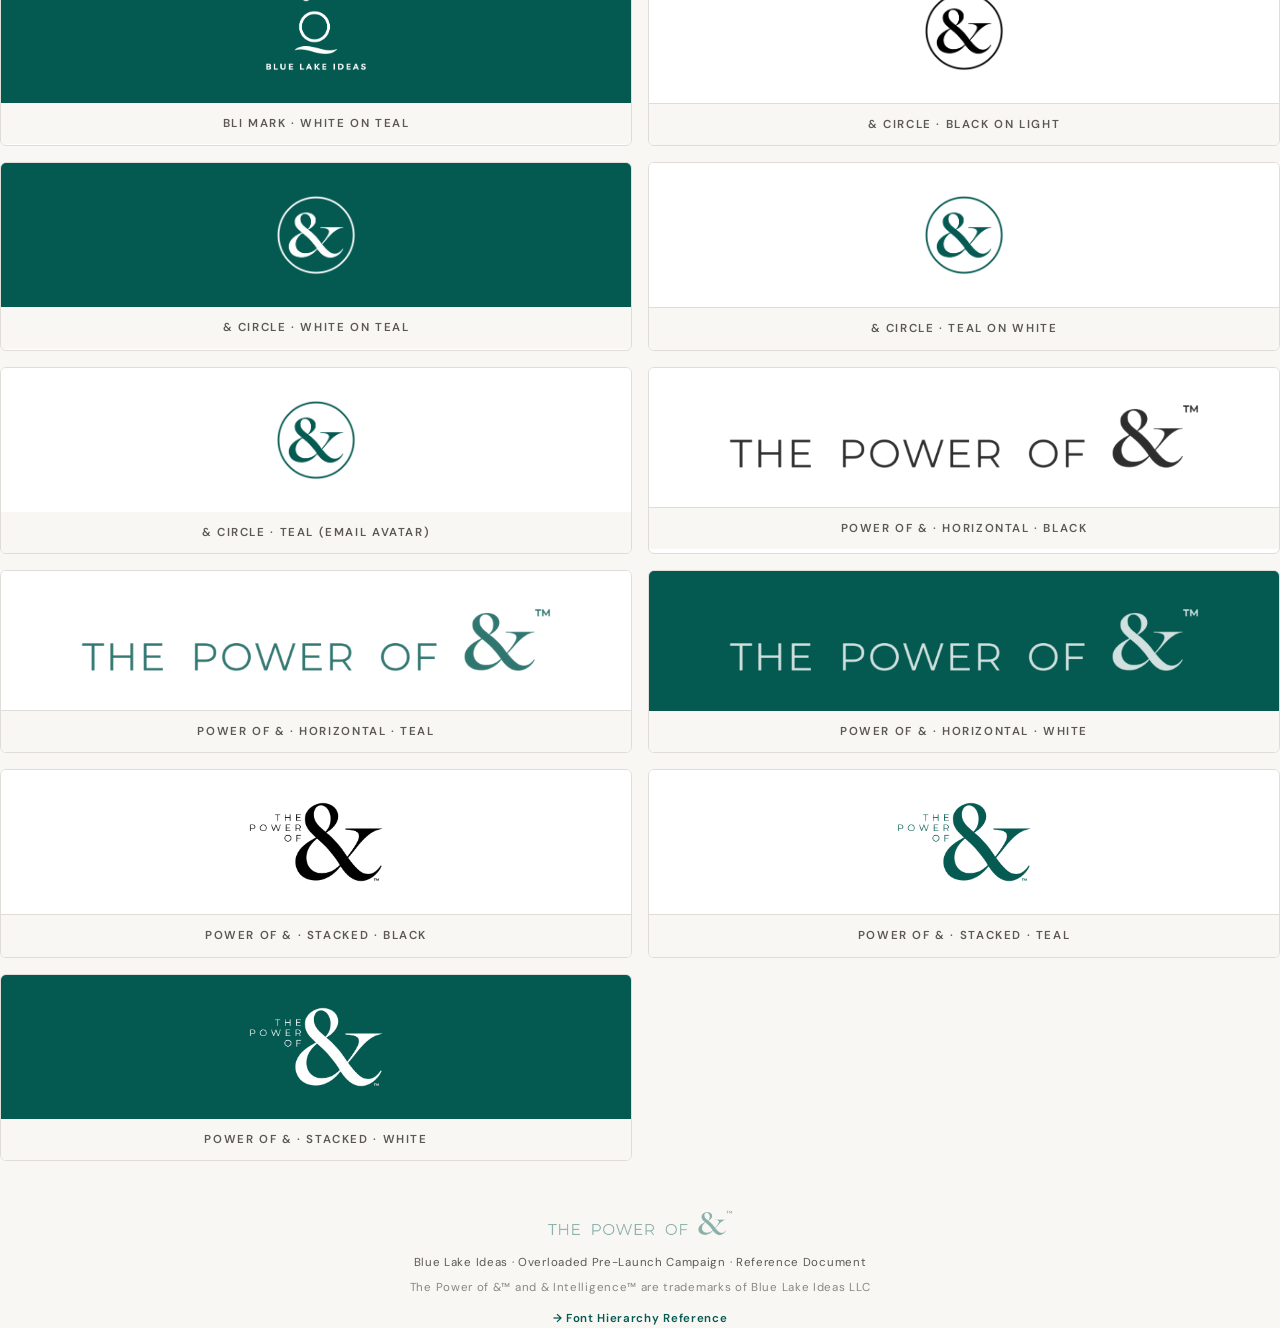
==== commit c6748ba2: "Add full book landing page; update emails with Matt's authoritative language from Google Doc + sourc" ====
--- a/index.html
+++ b/index.html
@@ -852,13 +852,13 @@
       <div class="mail-body">
         <p>Hi {First Name},</p>
 
-        <p>Thanks for joining the waitlist for <strong>Overloaded: Recapturing Leadership Capacity with the Power of &amp;</strong>.</p>
-
-        <p><strong>Why this book exists:</strong> Everyone wants to win — to deliver on the promises we make to ourselves, the commitments we make to those we lead and serve, and the presence we owe the people we love.</p>
-
-        <p><strong>Why winning is harder than ever:</strong> The always-on, AI era overloads us. Overload triggers binary thinking. Binary thinking traps us in false choices, us/them narratives, and short-term shortcuts.</p>
-
-        <p><strong>The fix:</strong> The Power of &amp;. A practice for managing the tensions that decide whether leaders deliver over time. It's how you build the Capacity Advantage.</p>
+        <p>Thanks for joining the waitlist for <strong>Overloaded: Recapturing Leadership Capacity with the Power of &amp;&trade;</strong>.</p>
+
+        <p><strong>The thesis:</strong> Capacity is the defining leadership constraint of our time. The world is accelerating. Cognitive, emotional, and operational load stacks faster than leaders can clear it.</p>
+
+        <p><strong>The trap:</strong> Sustained load narrows our thinking into binary choices — speed or quality, performance or people, results or resilience. Those false trade-offs feel safe. They aren't.</p>
+
+        <p><strong>The fix:</strong> The Power of &amp;&trade;. A three-step practice — Pause &amp; Reflect, Find the &amp;, Test &amp; Learn — that lets you manage multiple true priorities at once instead of collapsing them into false choices.</p>
 
         <p><strong>What's next from us:</strong></p>
         <ul>
@@ -867,7 +867,7 @@
           <li>Occasional notes from Matt on building capacity</li>
         </ul>
 
-        <p><strong>The bottom line:</strong> You can do anything. You can't do everything. We'll help you focus on what matters most.</p>
+        <p><strong>The bottom line:</strong> I can do anything. Not everything. That single shift is what <em>Overloaded</em> helps leaders make.</p>
 
         <div class="mail-sig">
           <div class="name">— The Blue Lake Ideas team</div>
@@ -911,11 +911,9 @@
         </div>
         <div class="mail-body">
           <p>Hi {First Name},</p>
-          <p>You've been on the list. Today, <strong>Overloaded: Recapturing Leadership Capacity with the Power of &amp;</strong> is officially available to pre-order.</p>
-          <p><strong>Why this book exists:</strong> Everyone wants to win — to deliver on the promises we make to ourselves, the people we lead, and the people we love. The always-on, AI era has made that harder than ever.</p>
-          <p><strong>What's inside:</strong> The trap that's holding leaders back — binary thinking — and the practice that breaks it. Three moves: Pause and Reflect, Find the &amp;, Test and Learn.</p>
-          <p><strong>The bottom line:</strong> You can do anything. You can't do everything. <em>Overloaded</em> is the playbook for choosing what matters.</p>
+          <p>You've been on the list. Today, <strong>Overloaded: Recapturing Leadership Capacity with the Power of &amp;&trade;</strong> is officially available to pre-order.</p>
           <a href="#" class="form-btn-inline">Pre-order now</a>
+          <p style="margin-top:1rem;">Ships Summer 2026. Thank you for being early.</p>
           <div class="mail-sig">
             <div class="name">— The Blue Lake Ideas team</div>
             <img src="[data-uri]" alt="The Power of &amp;">
@@ -977,21 +975,23 @@
         </div>
         <div class="mail-body">
           <p>Hi {First Name},</p>
-          <p>Today's the day. <strong>Overloaded: Recapturing Leadership Capacity with the Power of &amp;</strong> officially ships.</p>
-          <p><strong>Why it matters now:</strong> The pace isn't slowing. The Capacity Advantage is the practice that lets leaders deliver anyway.</p>
-          <p><strong>Three reasons to read it:</strong></p>
+          <p><strong>Overloaded</strong> ships today.</p>
+          <p>This book isn't a framework I researched. It's a practice I lived.</p>
+          <p>At the peak of my career, I was winning on paper while quietly losing my capacity to lead. Recapturing it became the focus of my work. <em>Overloaded</em> is the result.</p>
+          <p><strong>What's inside:</strong></p>
           <ul>
-            <li>Clarity on what matters most when you can't do everything</li>
-            <li>Connection through shared definitions of success</li>
-            <li>Courage to test small changes instead of betting big</li>
+            <li>The mechanism that's quietly capping leadership performance</li>
+            <li>Why thinking isn't the constraint — capacity is</li>
+            <li>The three moves: Pause &amp; Reflect, Find the &amp;, Test &amp; Learn</li>
           </ul>
           <a href="#" class="form-btn-inline">Order <em>Overloaded</em> today</a>
-          <p style="margin-top:0.9rem;">To everyone who's been on this with us from the waitlist — thank you. The book exists because you raised your hand first.</p>
+          <p style="margin-top:0.9rem;">To everyone on the waitlist — thank you. The book exists because you raised your hand first.</p>
           <div class="mail-sig">
-            <div class="name">— Matt and the Blue Lake Ideas team</div>
+            <div class="name">— Matt</div>
             <img src="[data-uri]" alt="The Power of &amp;">
           </div>
           <div class="mail-ps">P.S. Already pre-ordered? Your copy is on its way.</div>
+        </div>
         </div>
       </div>
     </div>
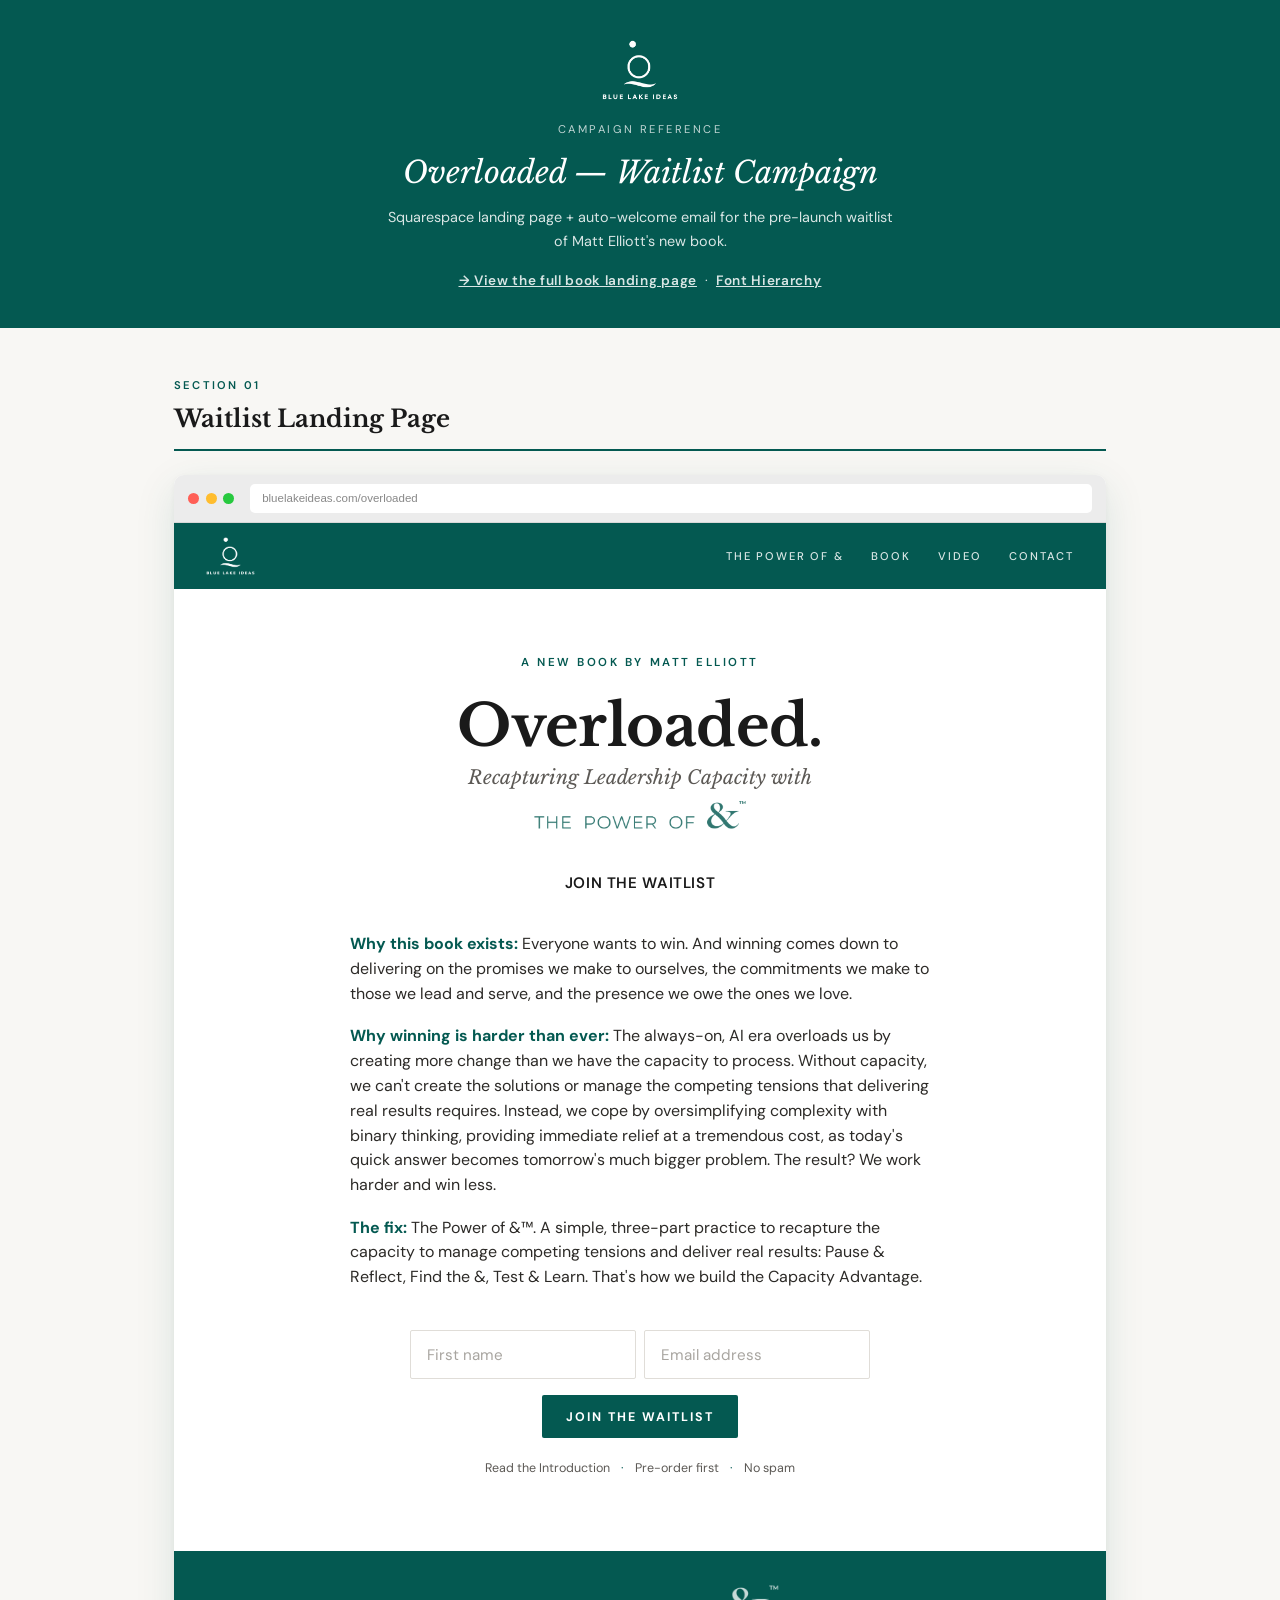
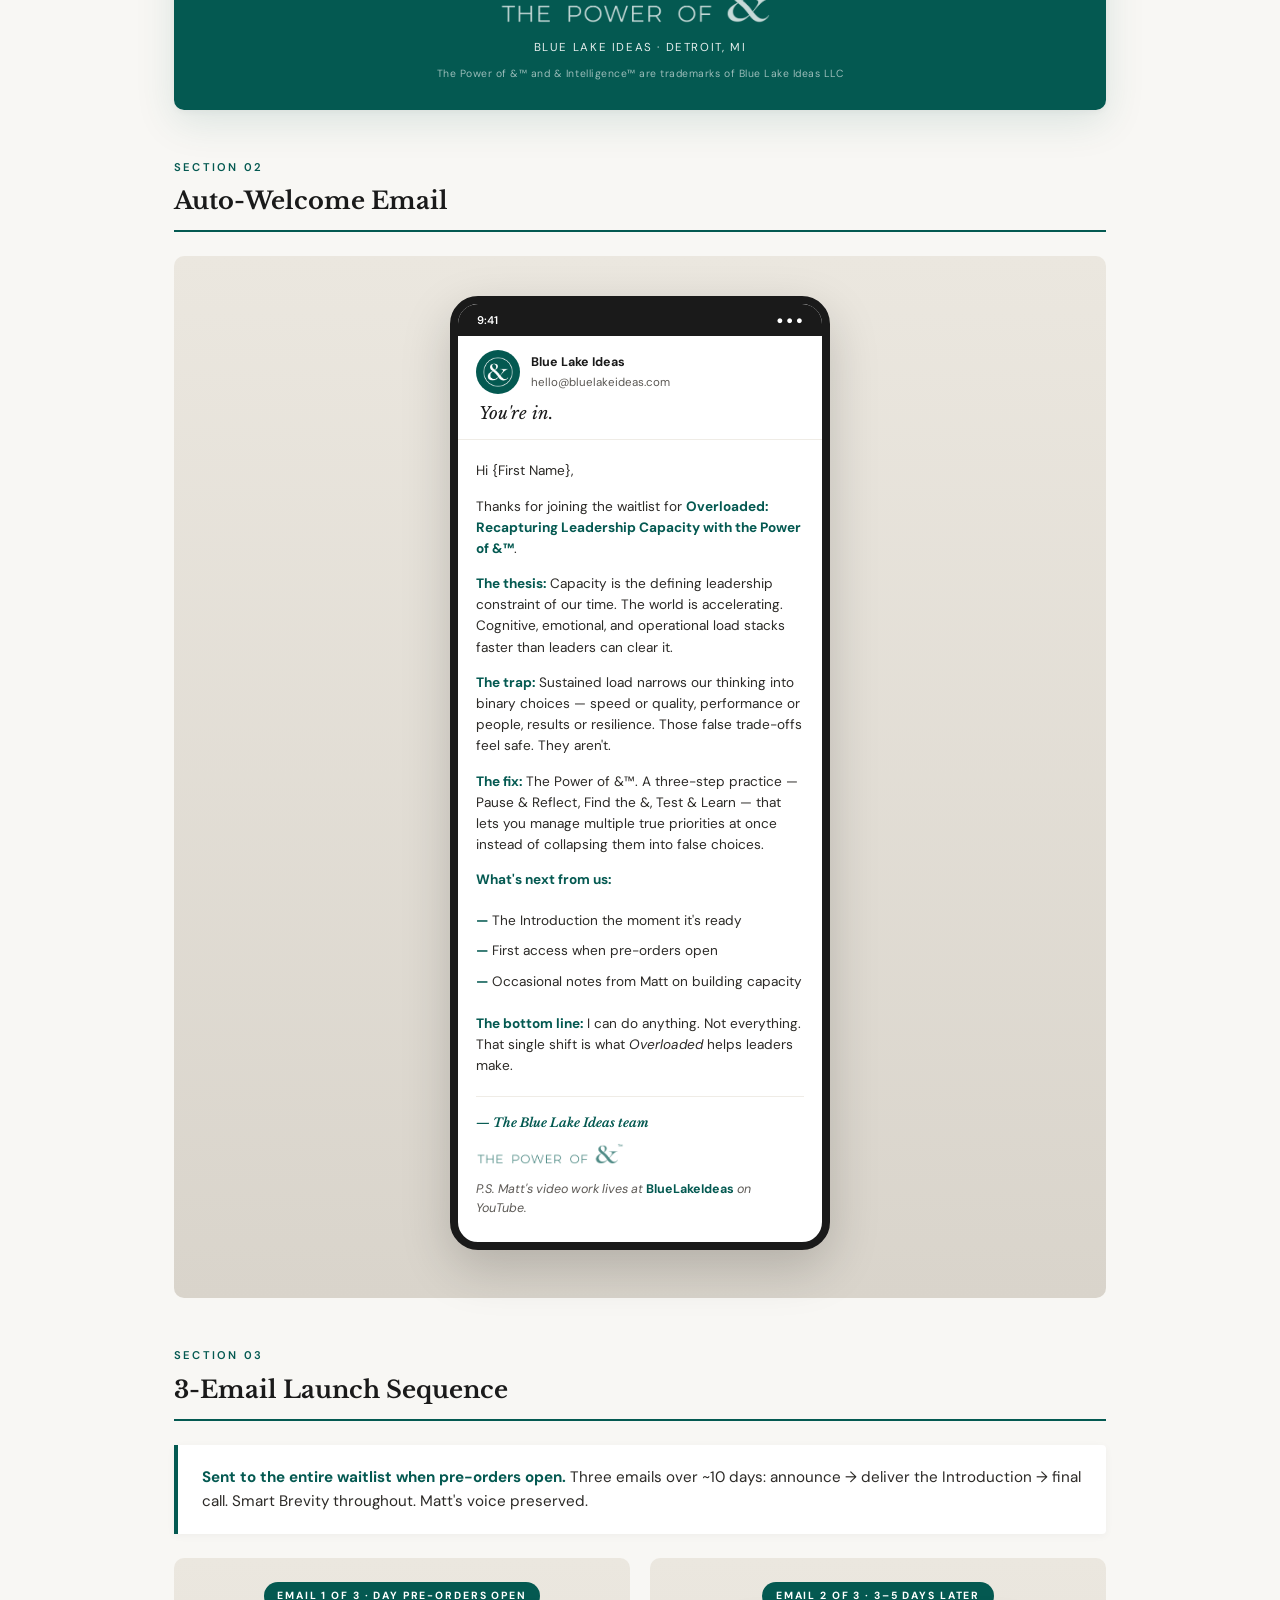
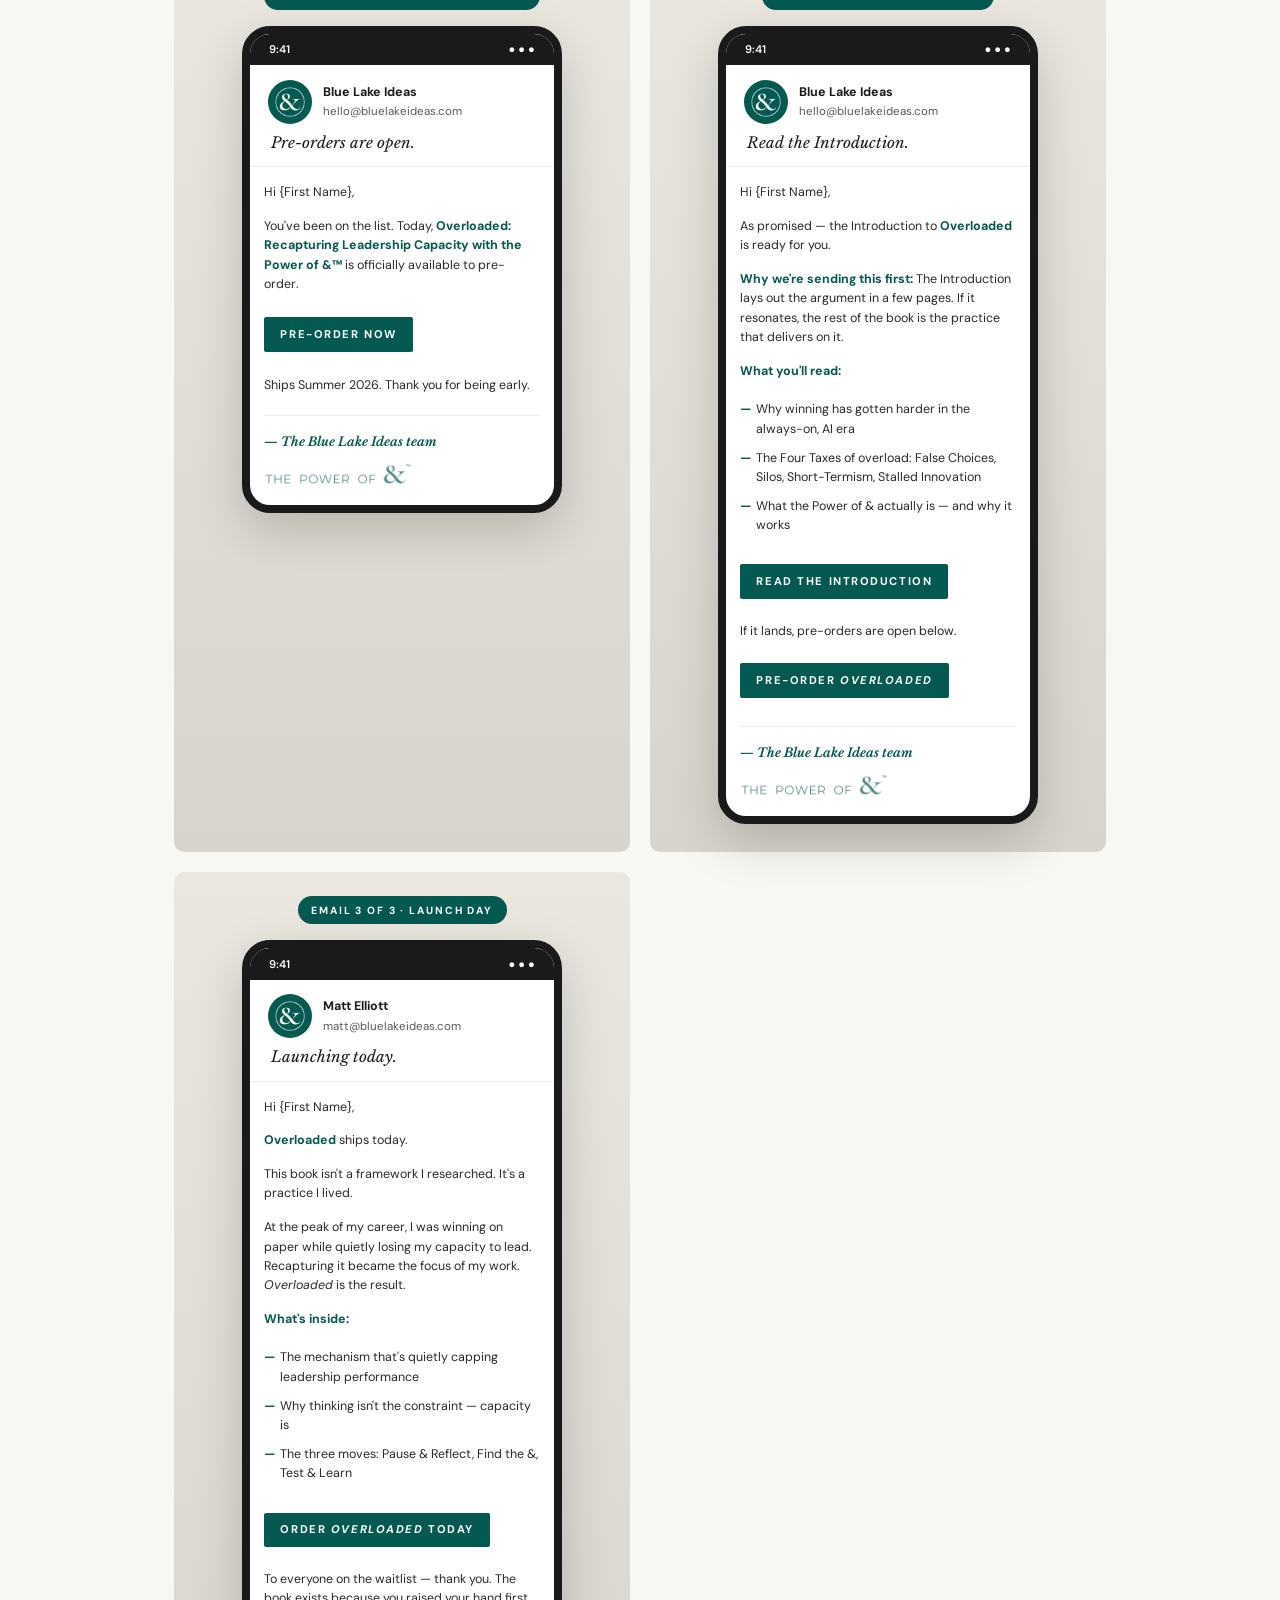
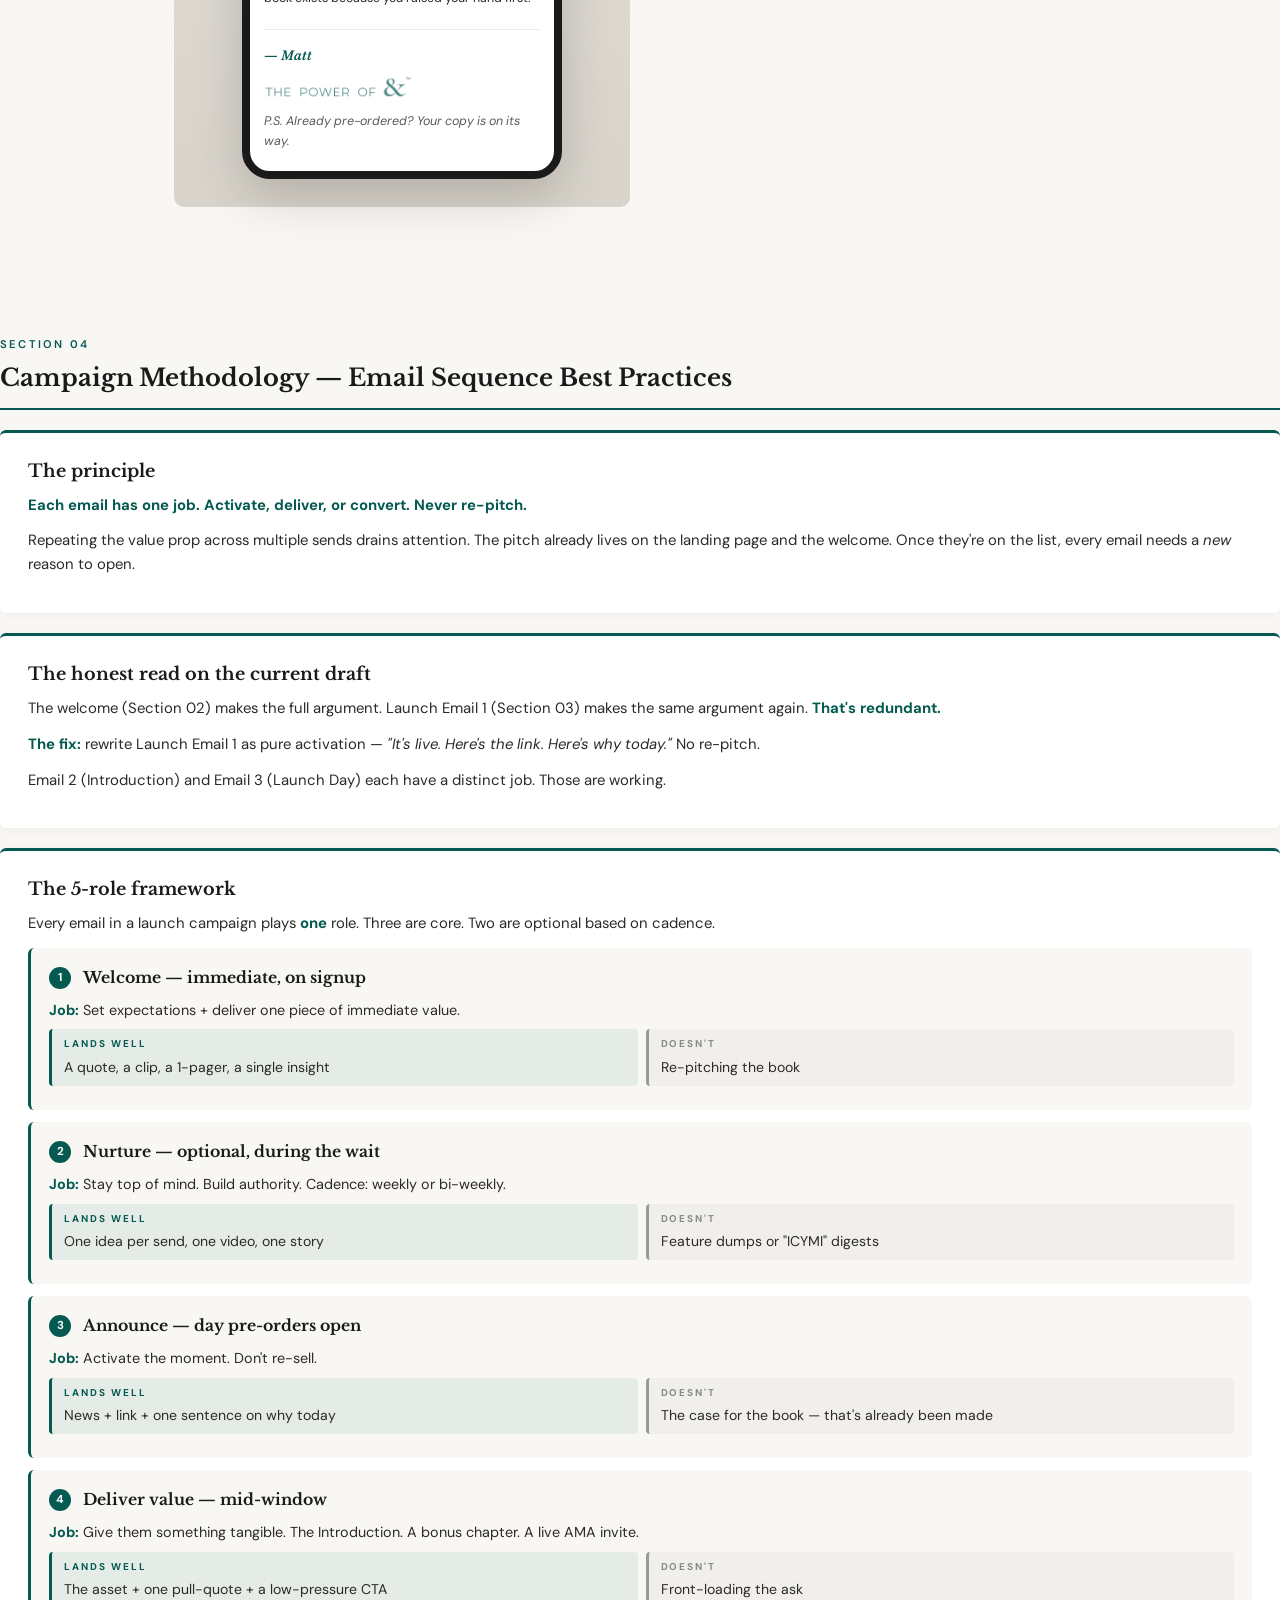
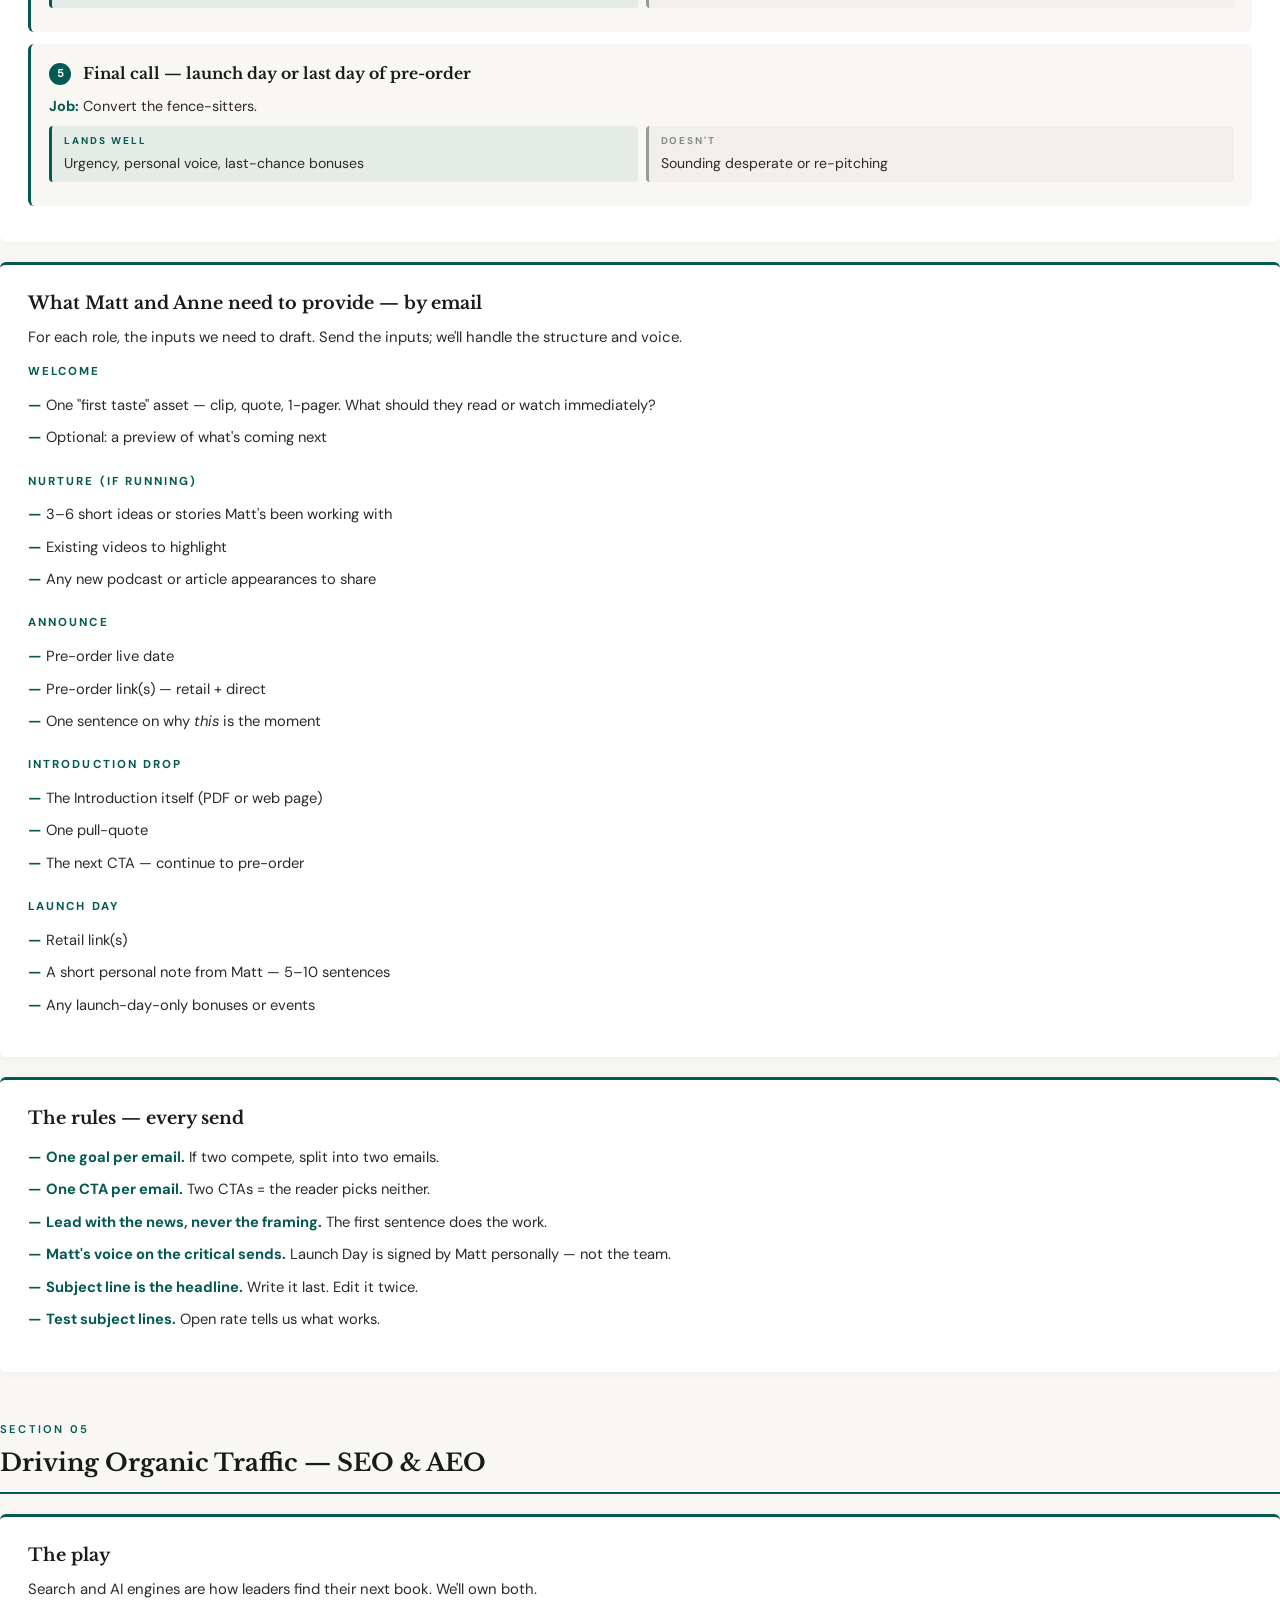
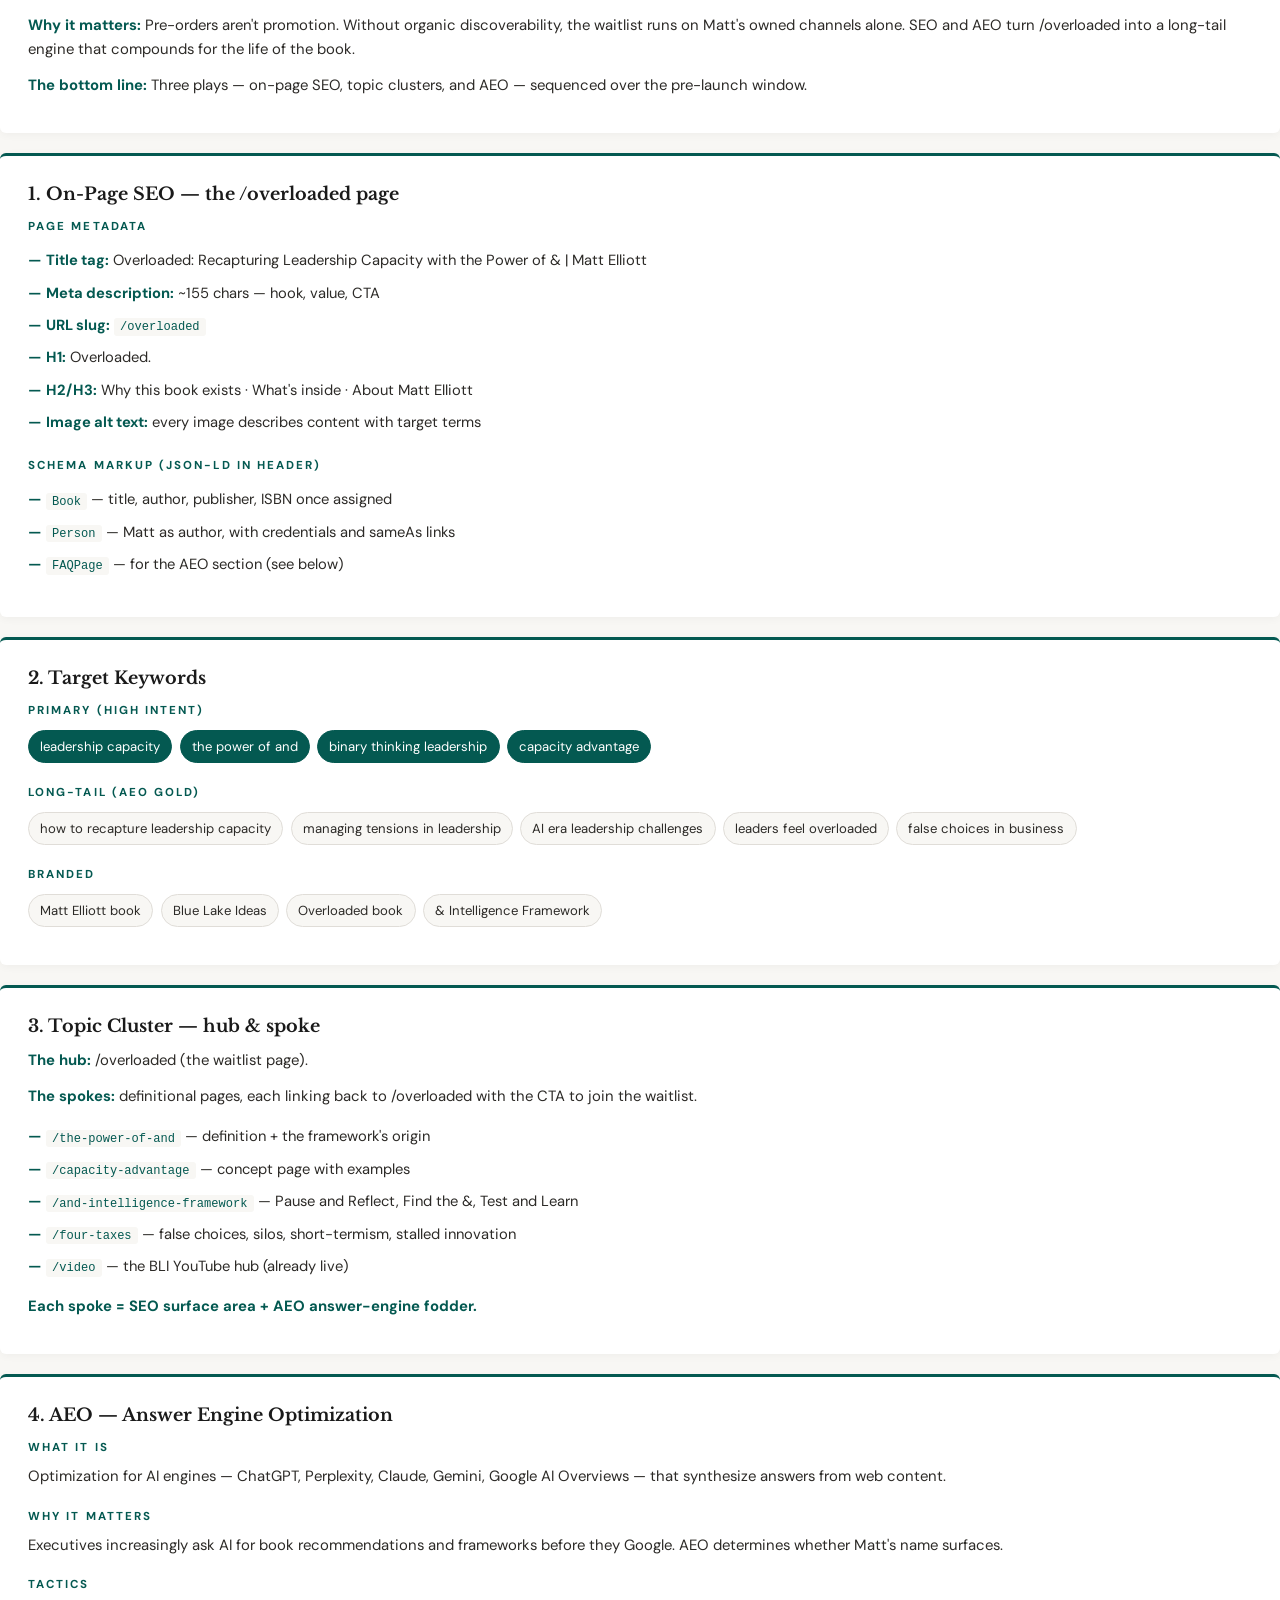
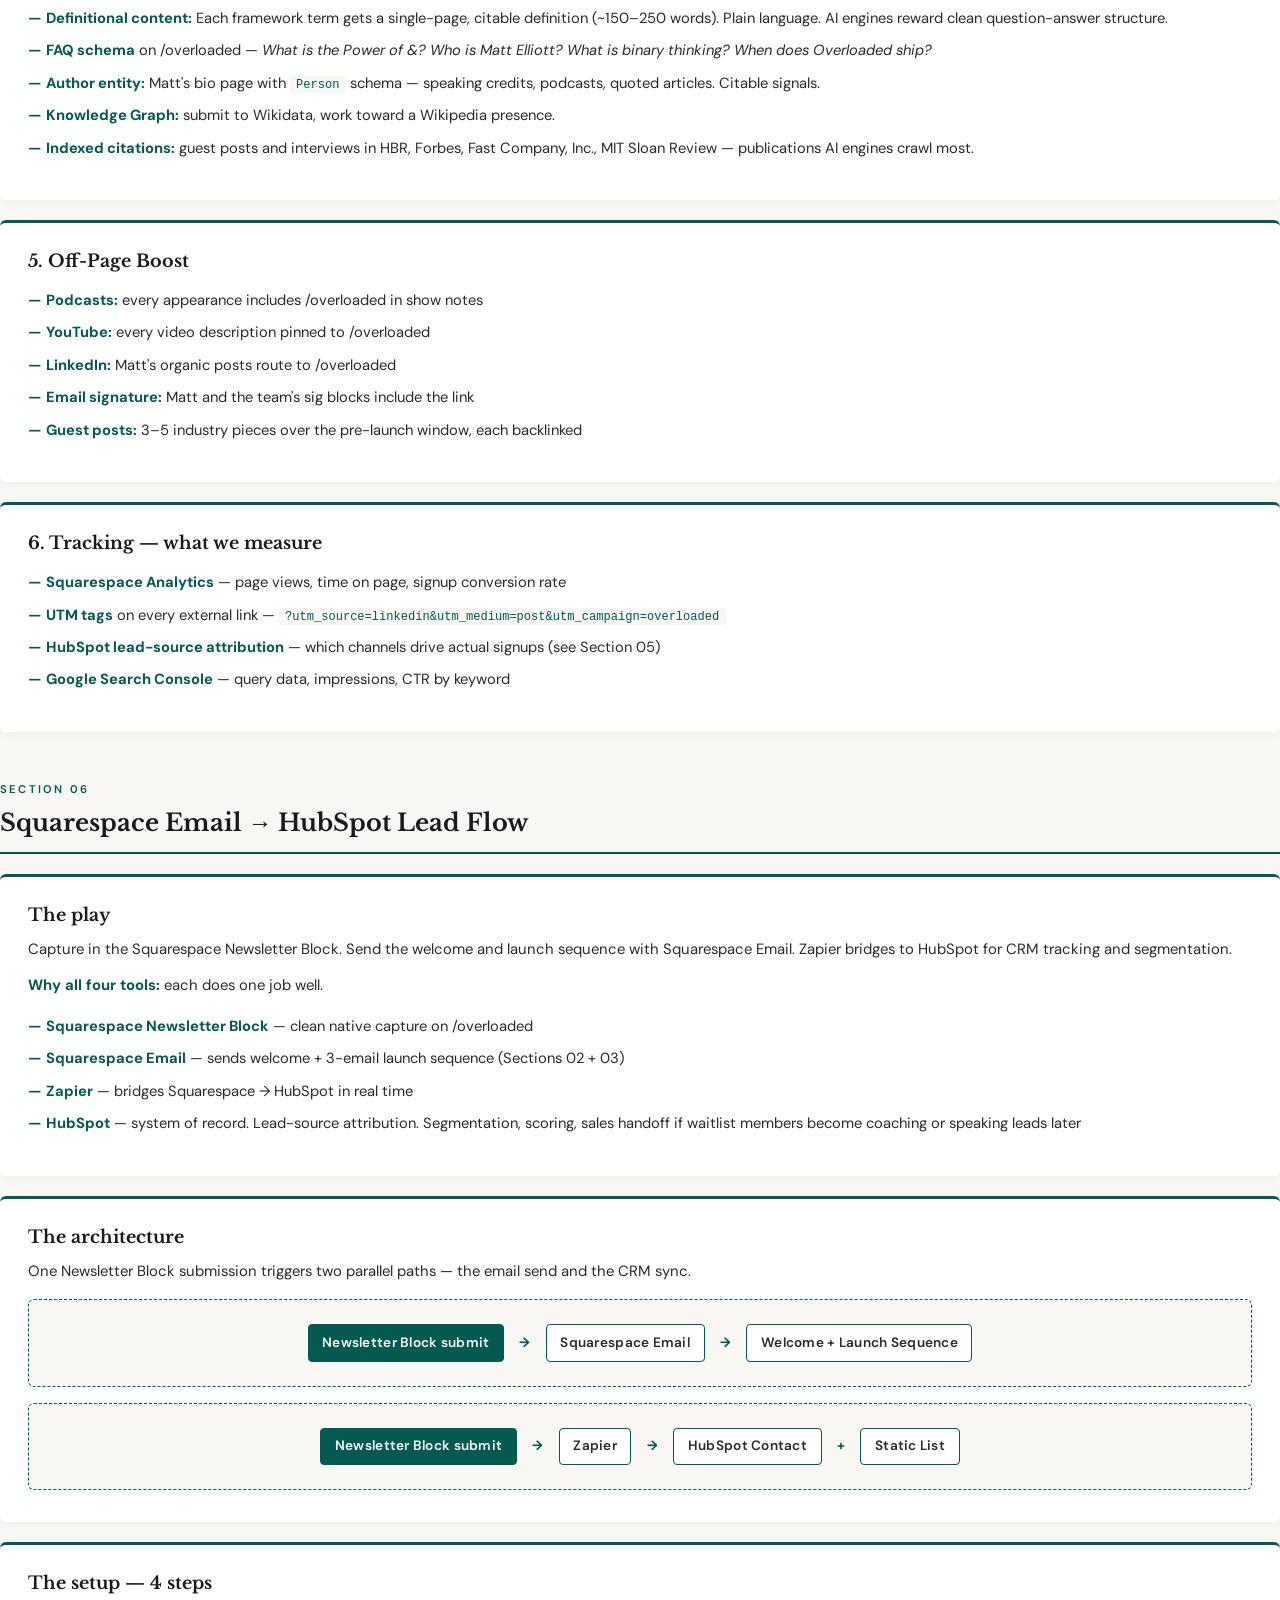
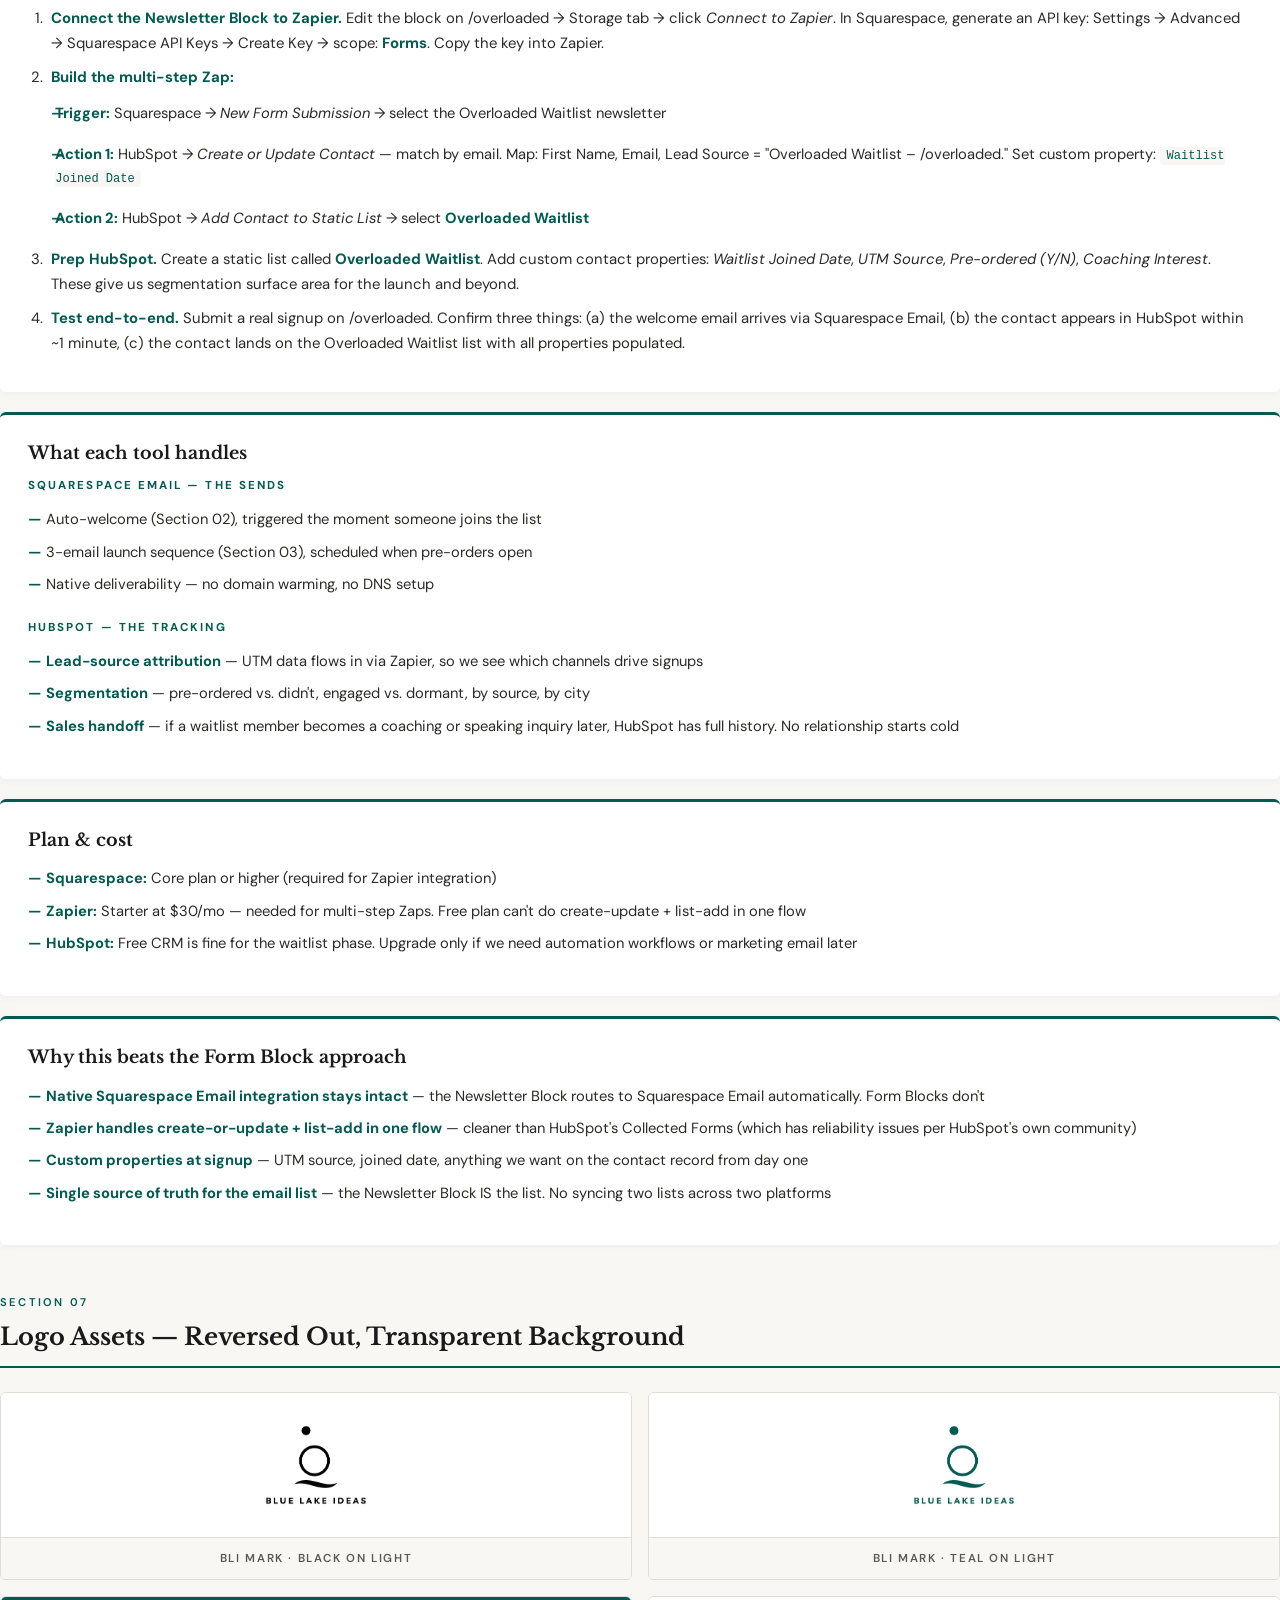
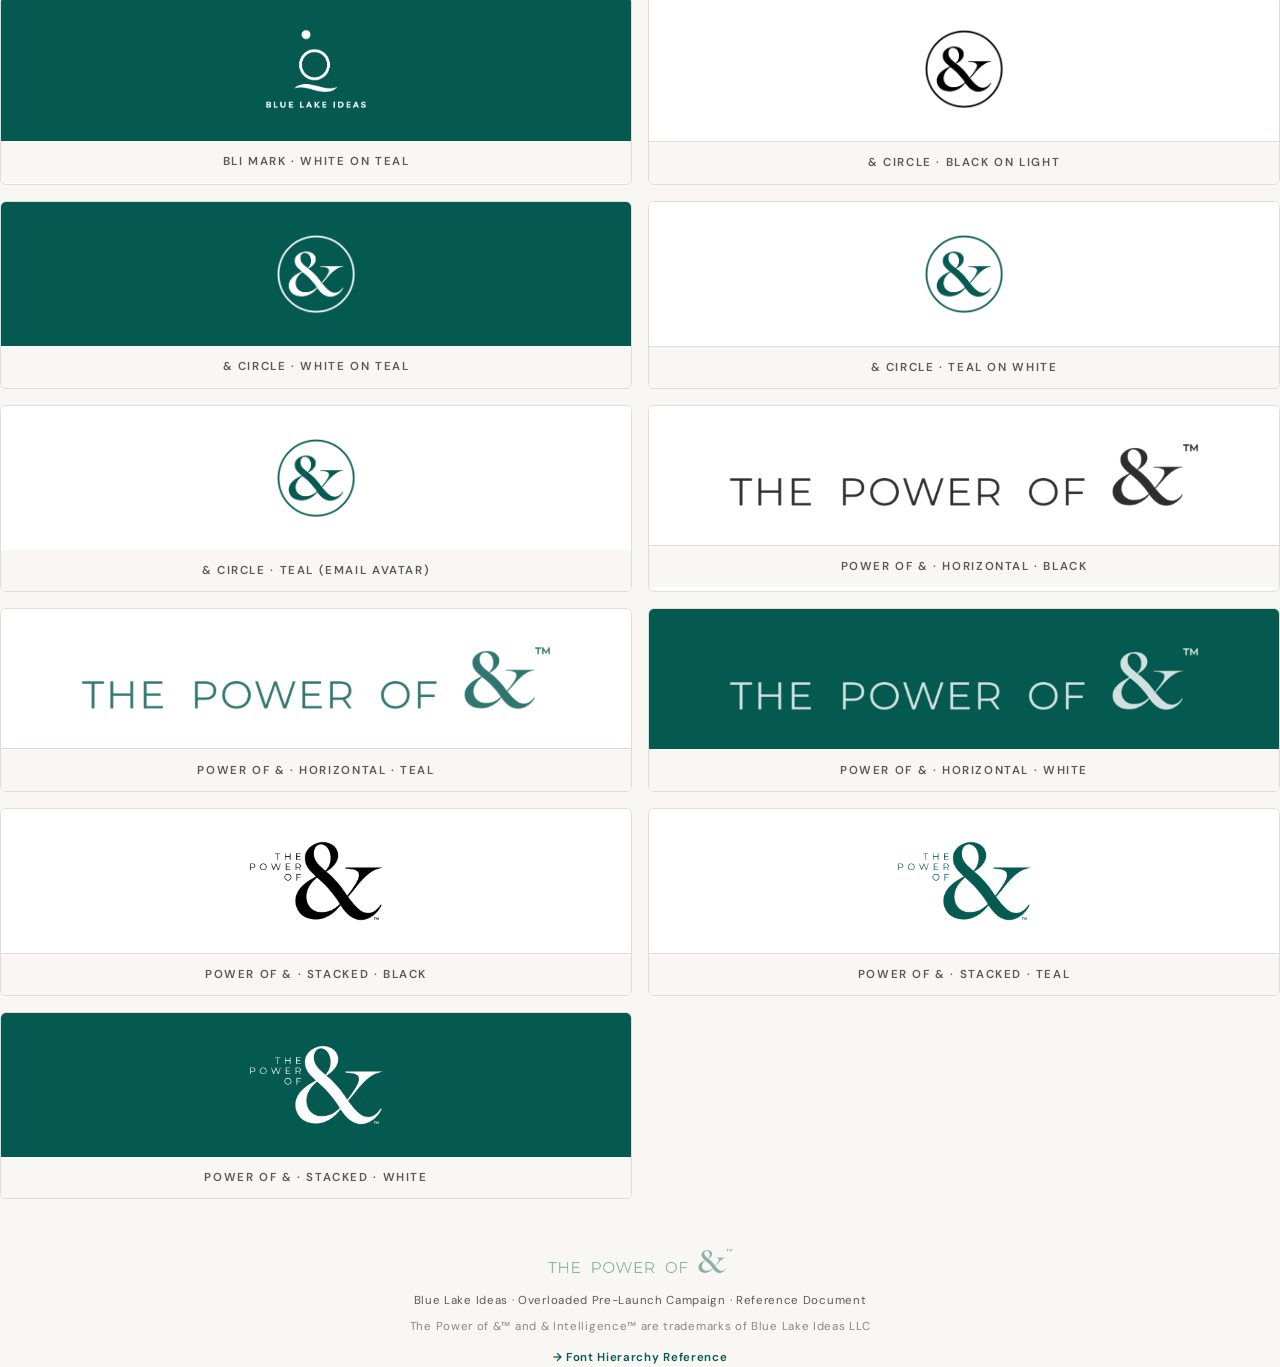
==== commit de143b69: "Add header nav links to book landing page + font hierarchy" ====
--- a/index.html
+++ b/index.html
@@ -755,6 +755,7 @@
   <div class="eyebrow">Campaign Reference</div>
   <h1>Overloaded — Waitlist Campaign</h1>
   <p>Squarespace landing page + auto-welcome email for the pre-launch waitlist of Matt Elliott's new book.</p>
+  <p style="margin-top:1rem;font-size:0.85rem;"><a href="./book.html" style="color:var(--white);text-decoration:underline;font-weight:600;letter-spacing:0.05em;">→ View the full book landing page</a> &nbsp;·&nbsp; <a href="./font-hierarchy.html" style="color:var(--white);text-decoration:underline;font-weight:600;letter-spacing:0.05em;">Font Hierarchy</a></p>
 </div>
 
 <div class="container">
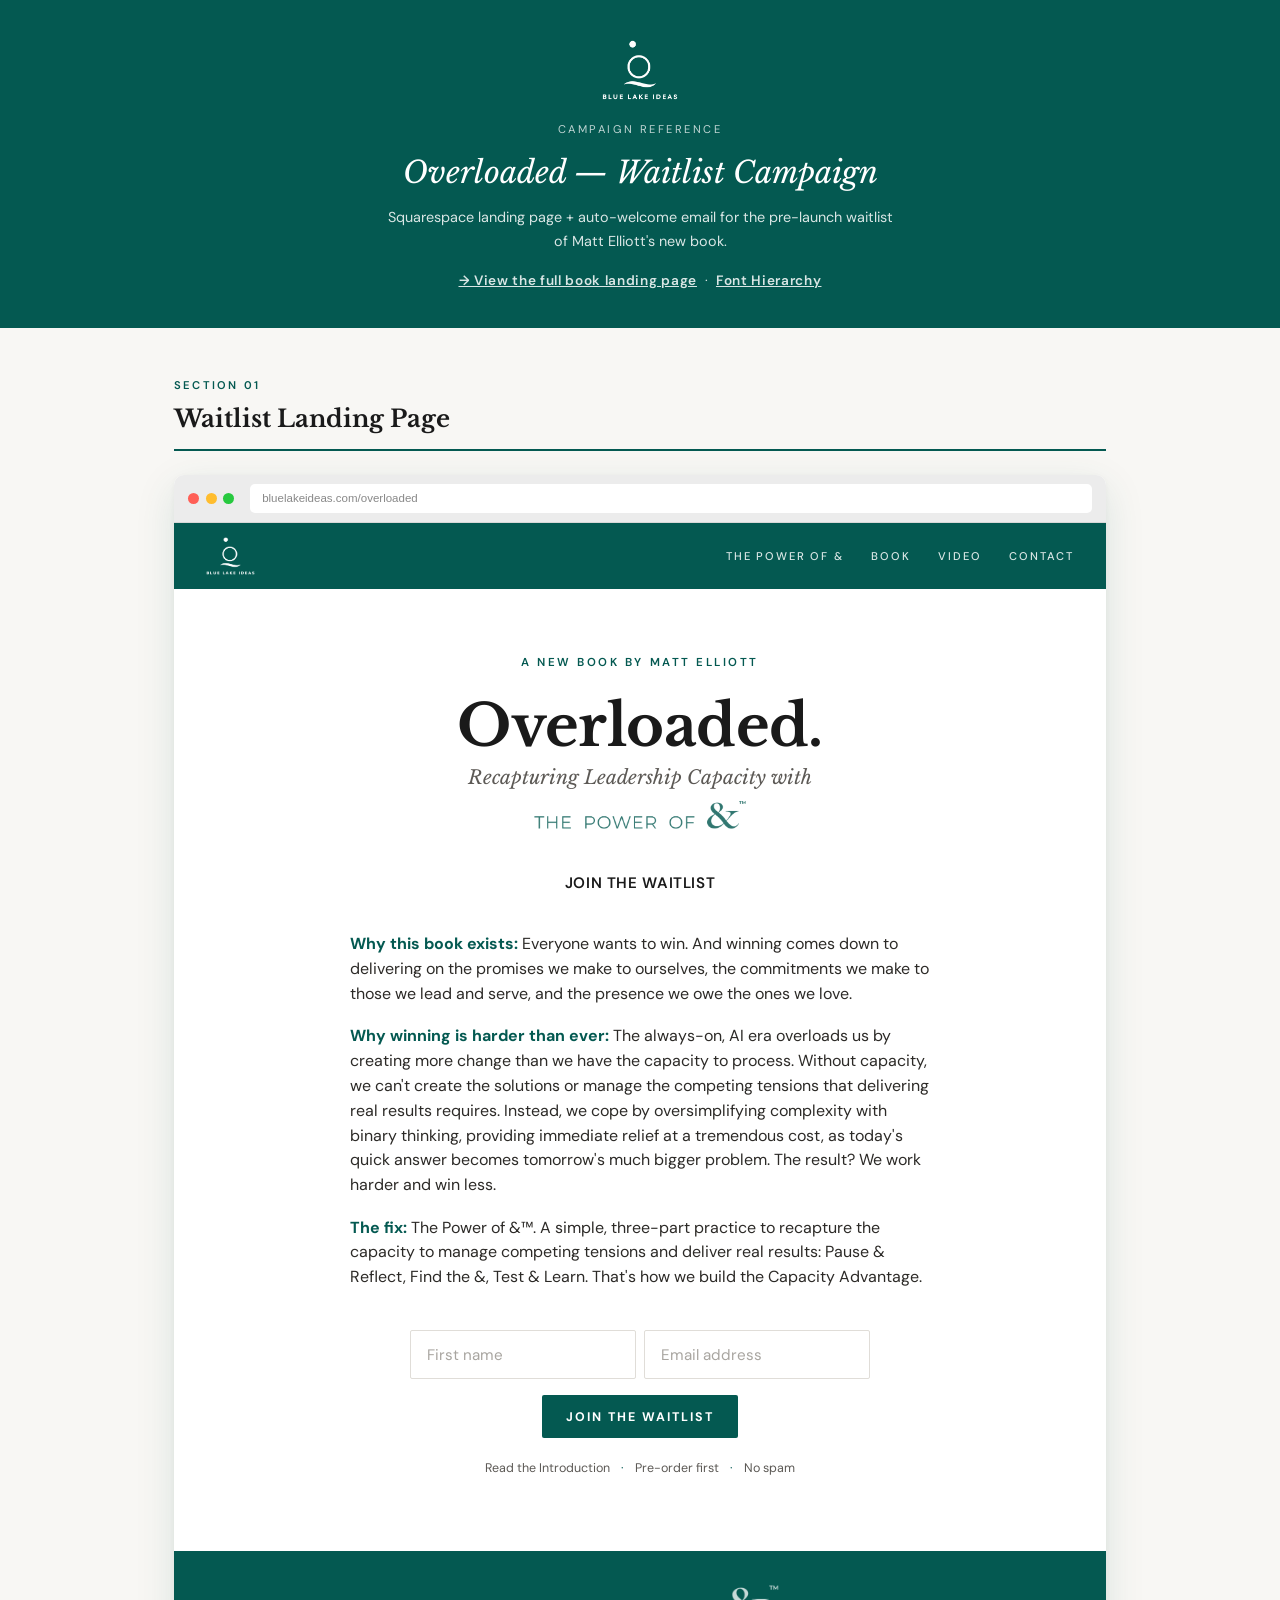
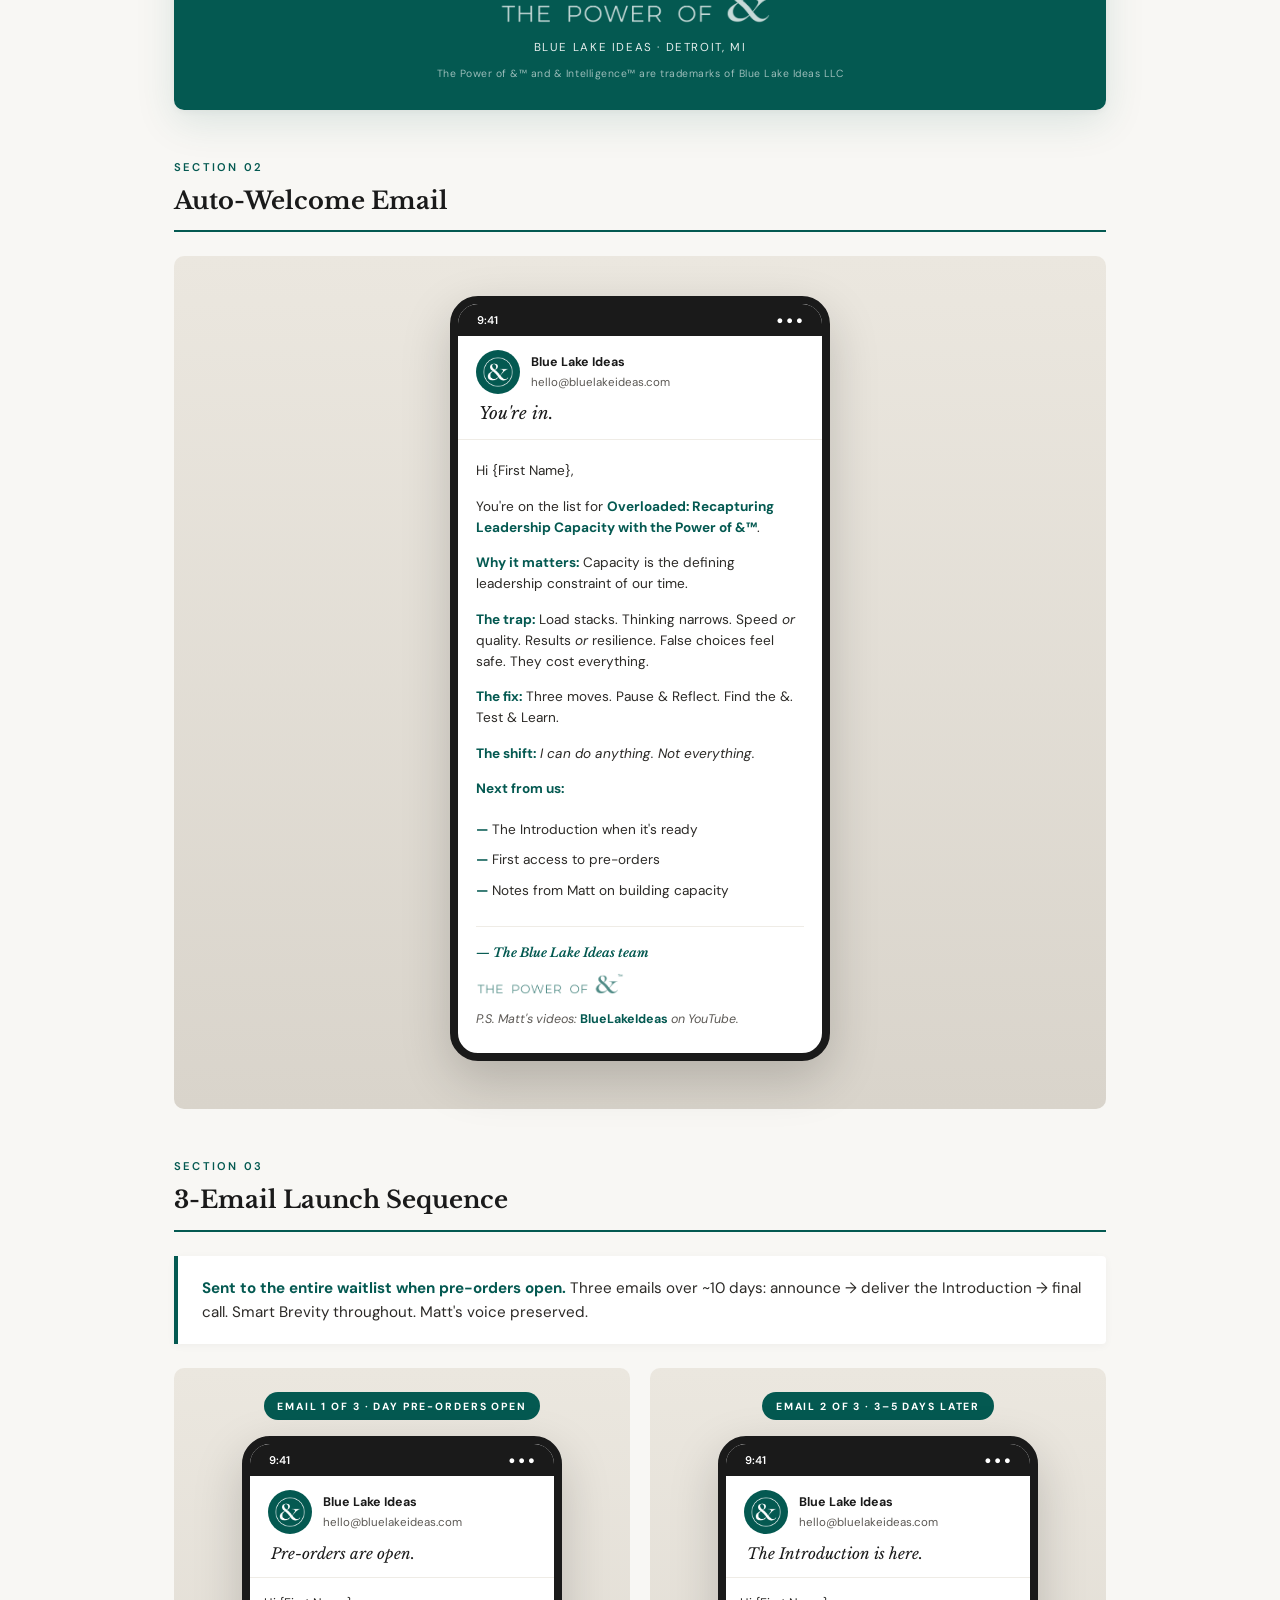
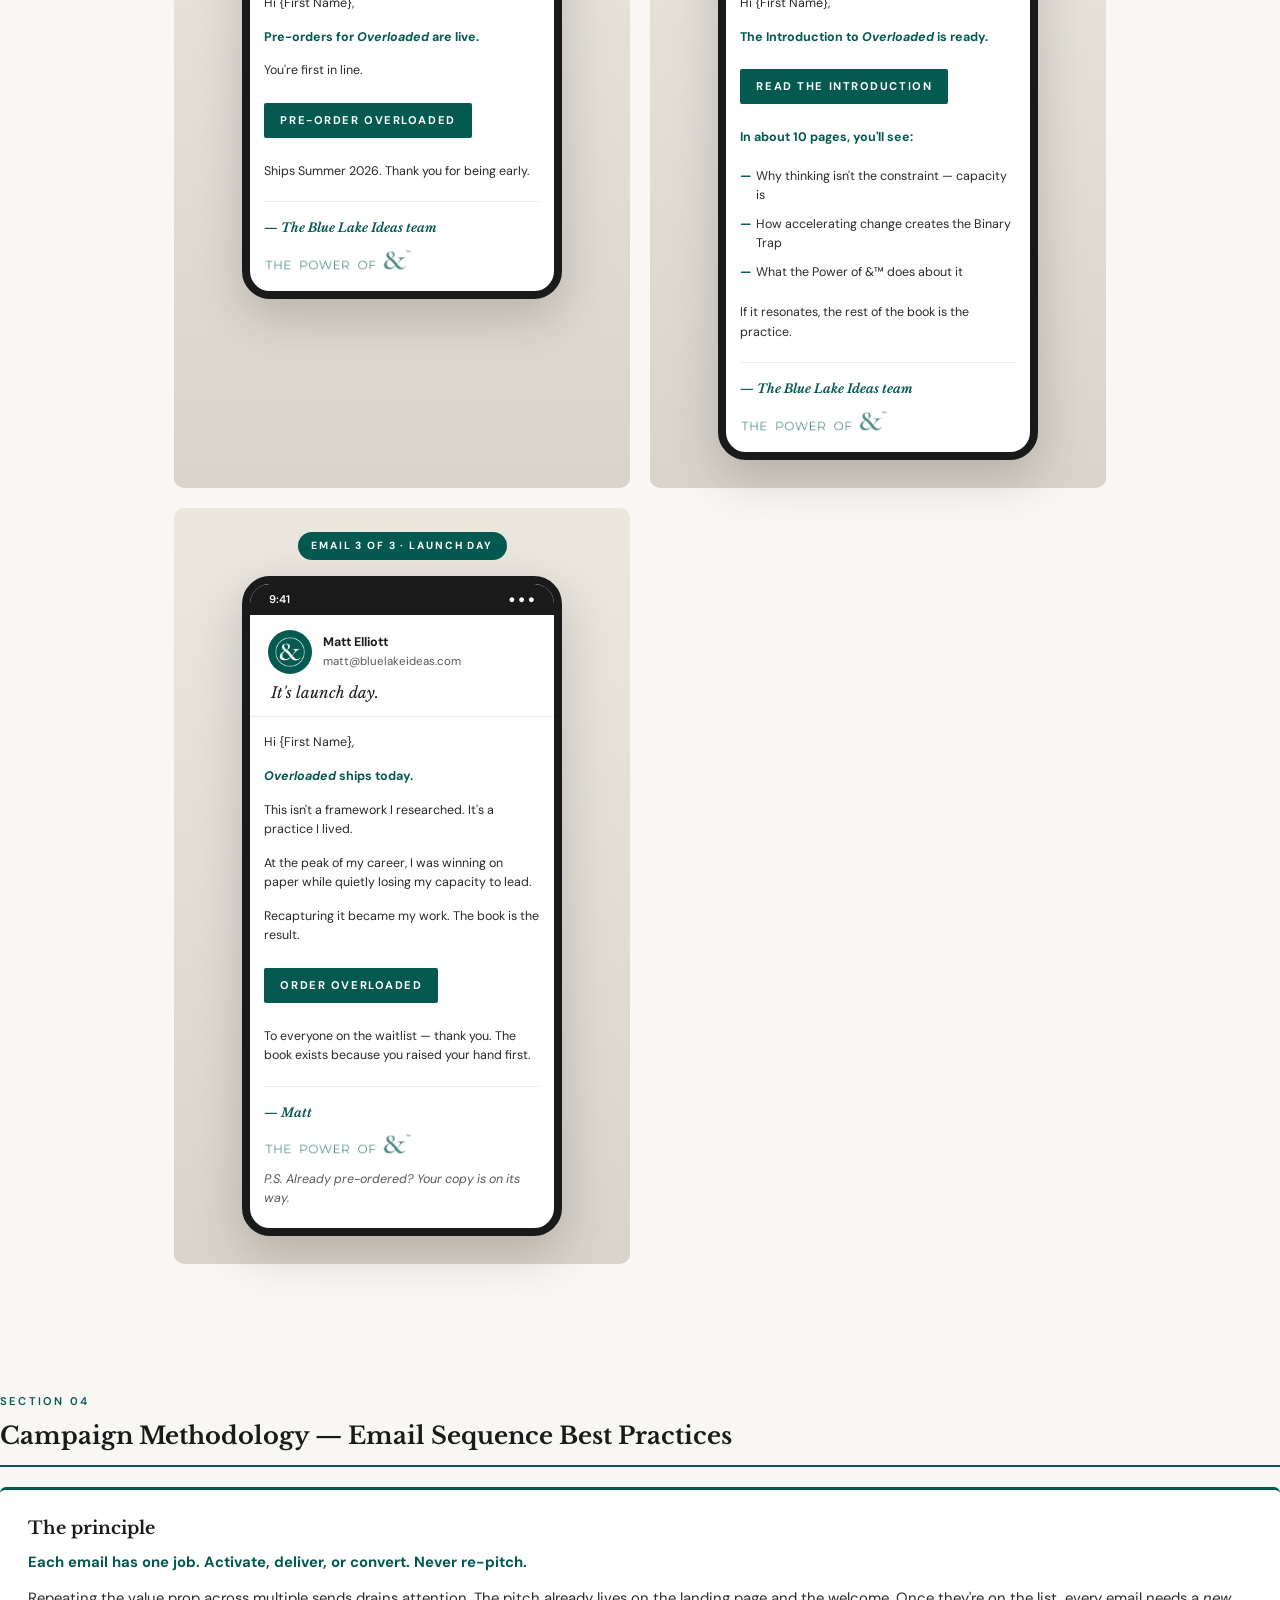
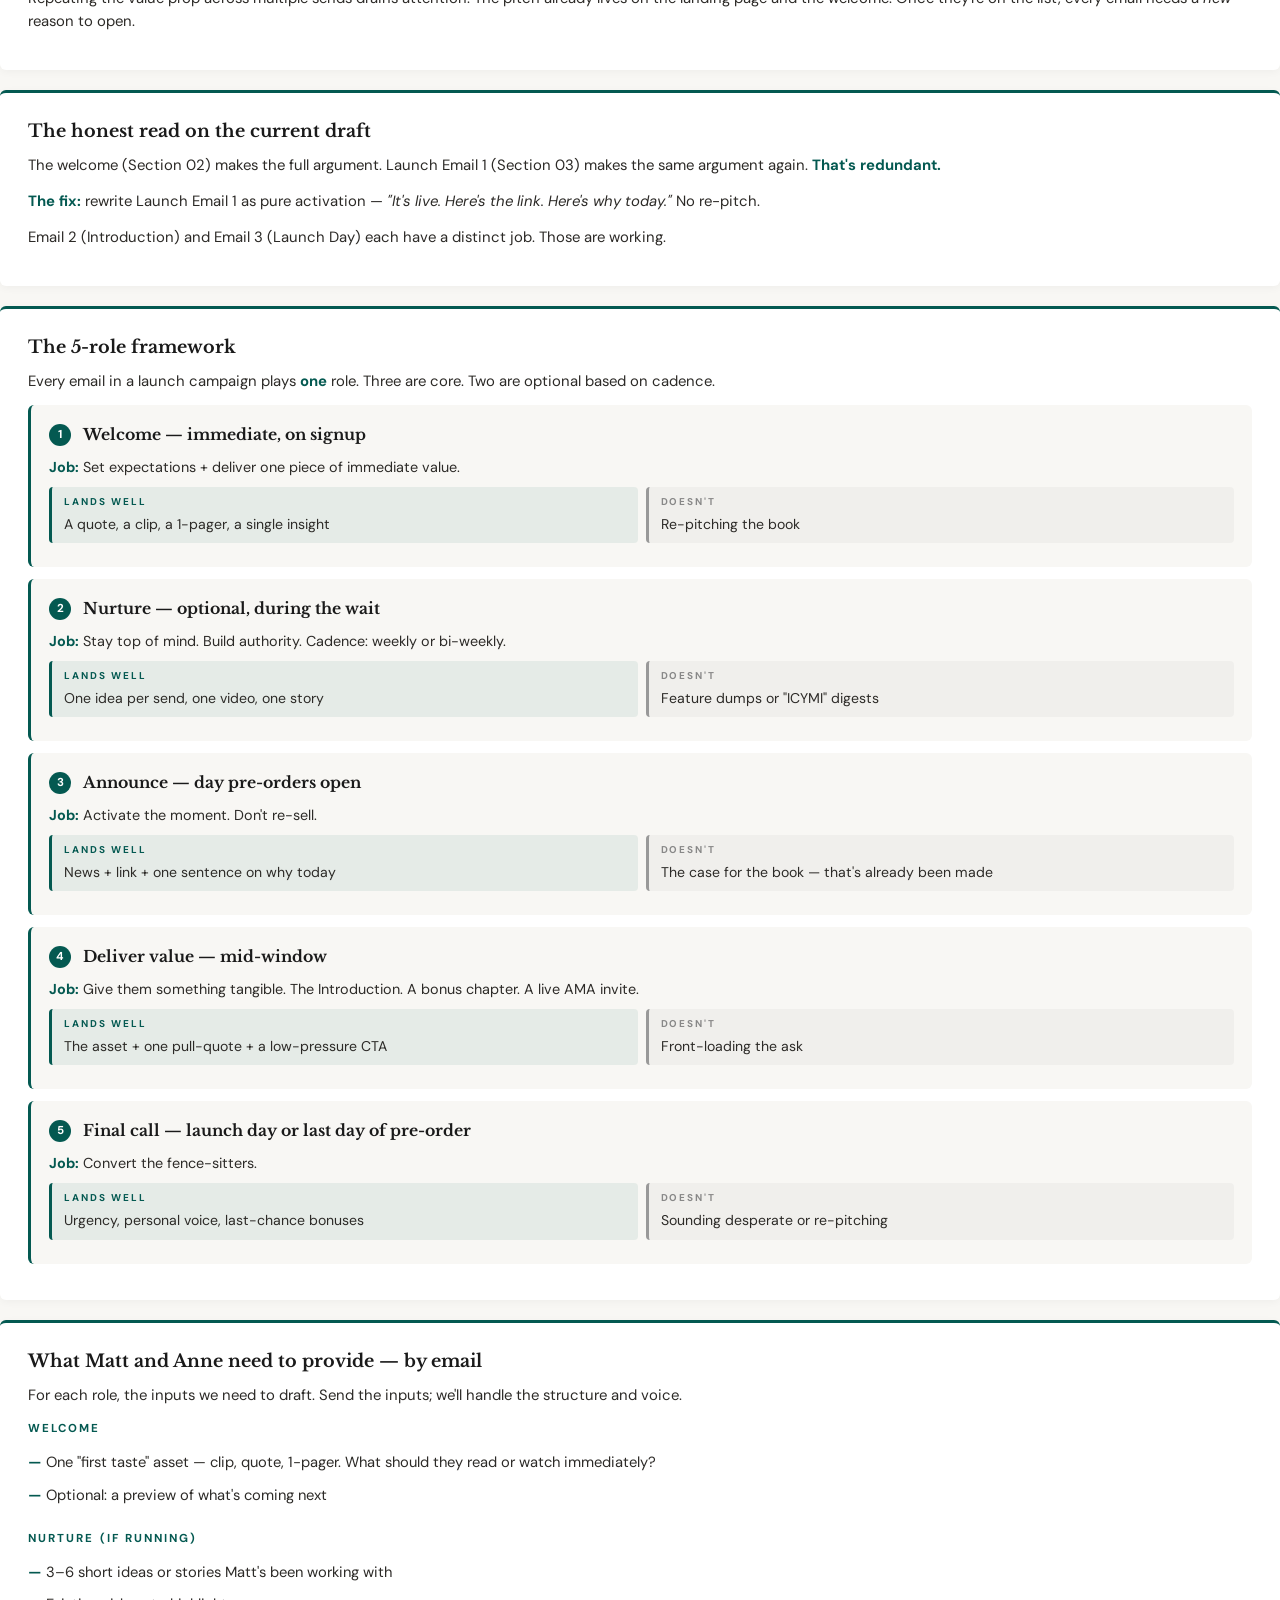
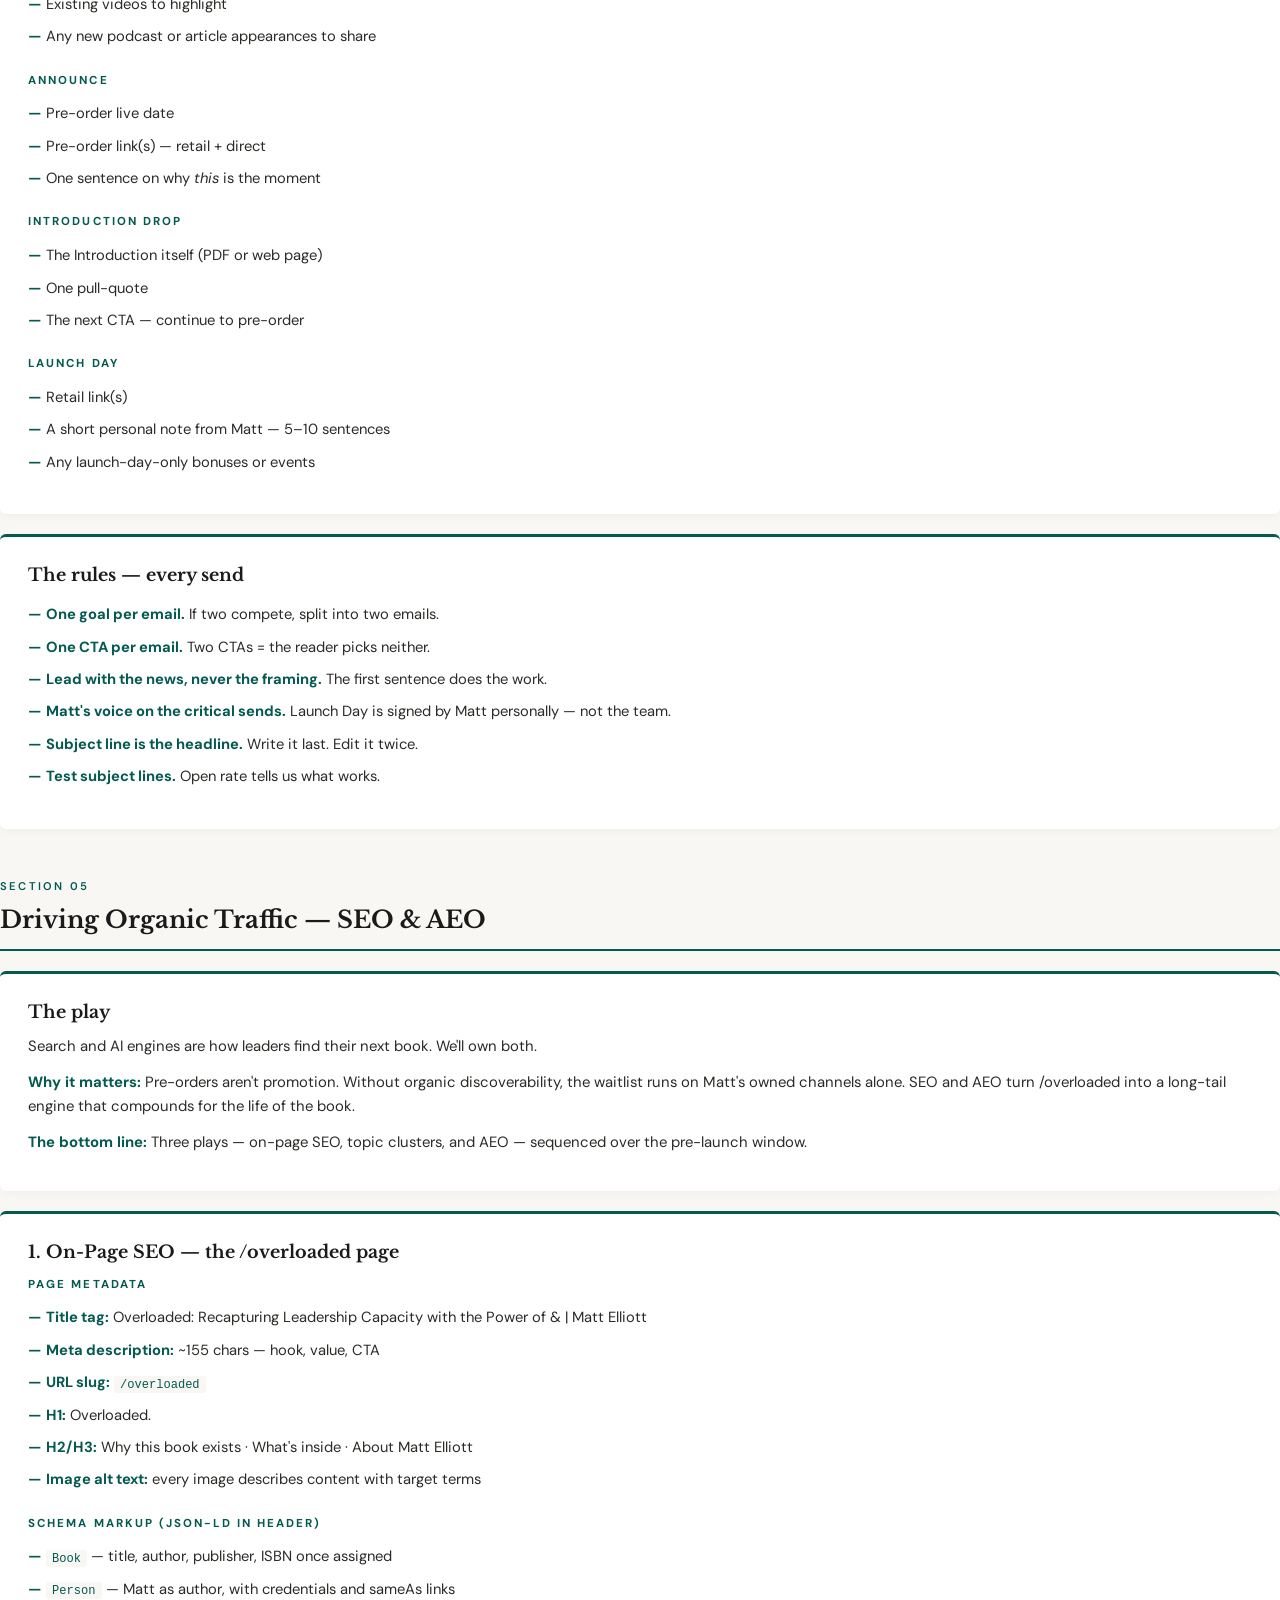
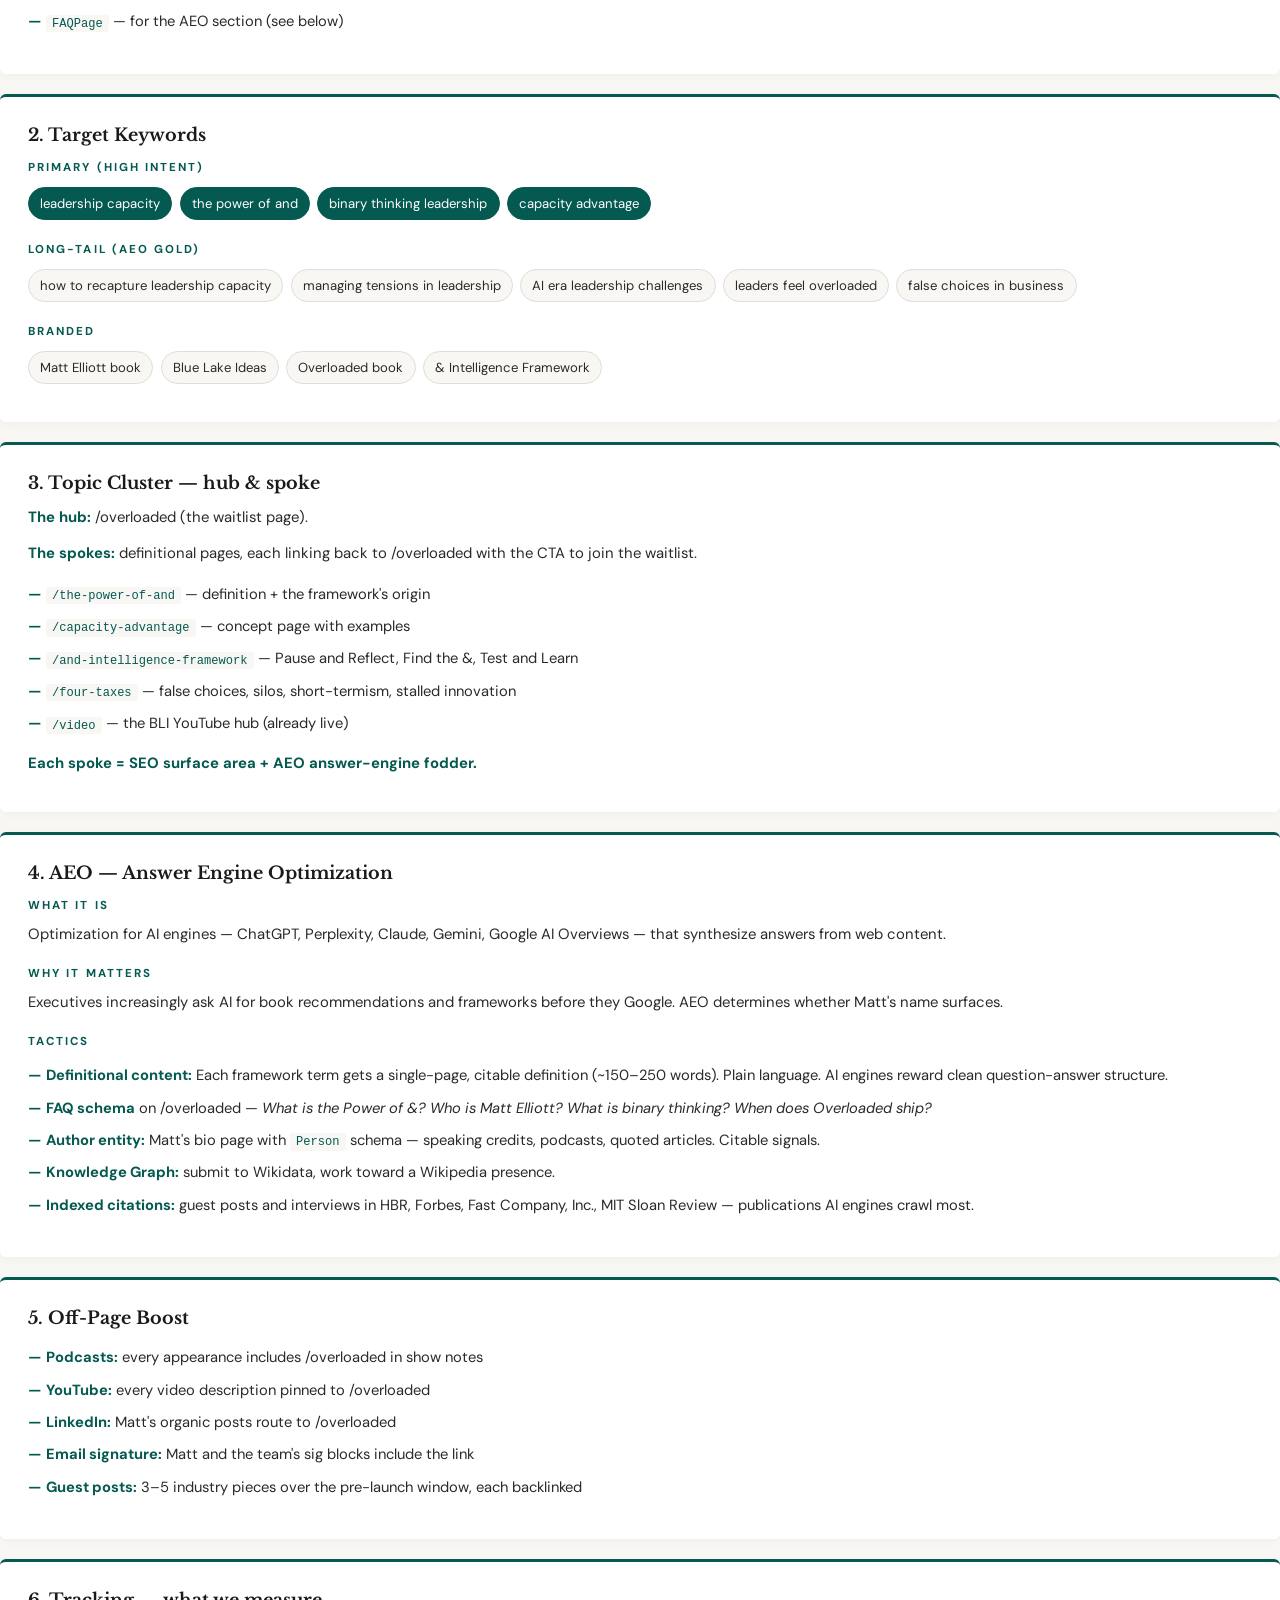
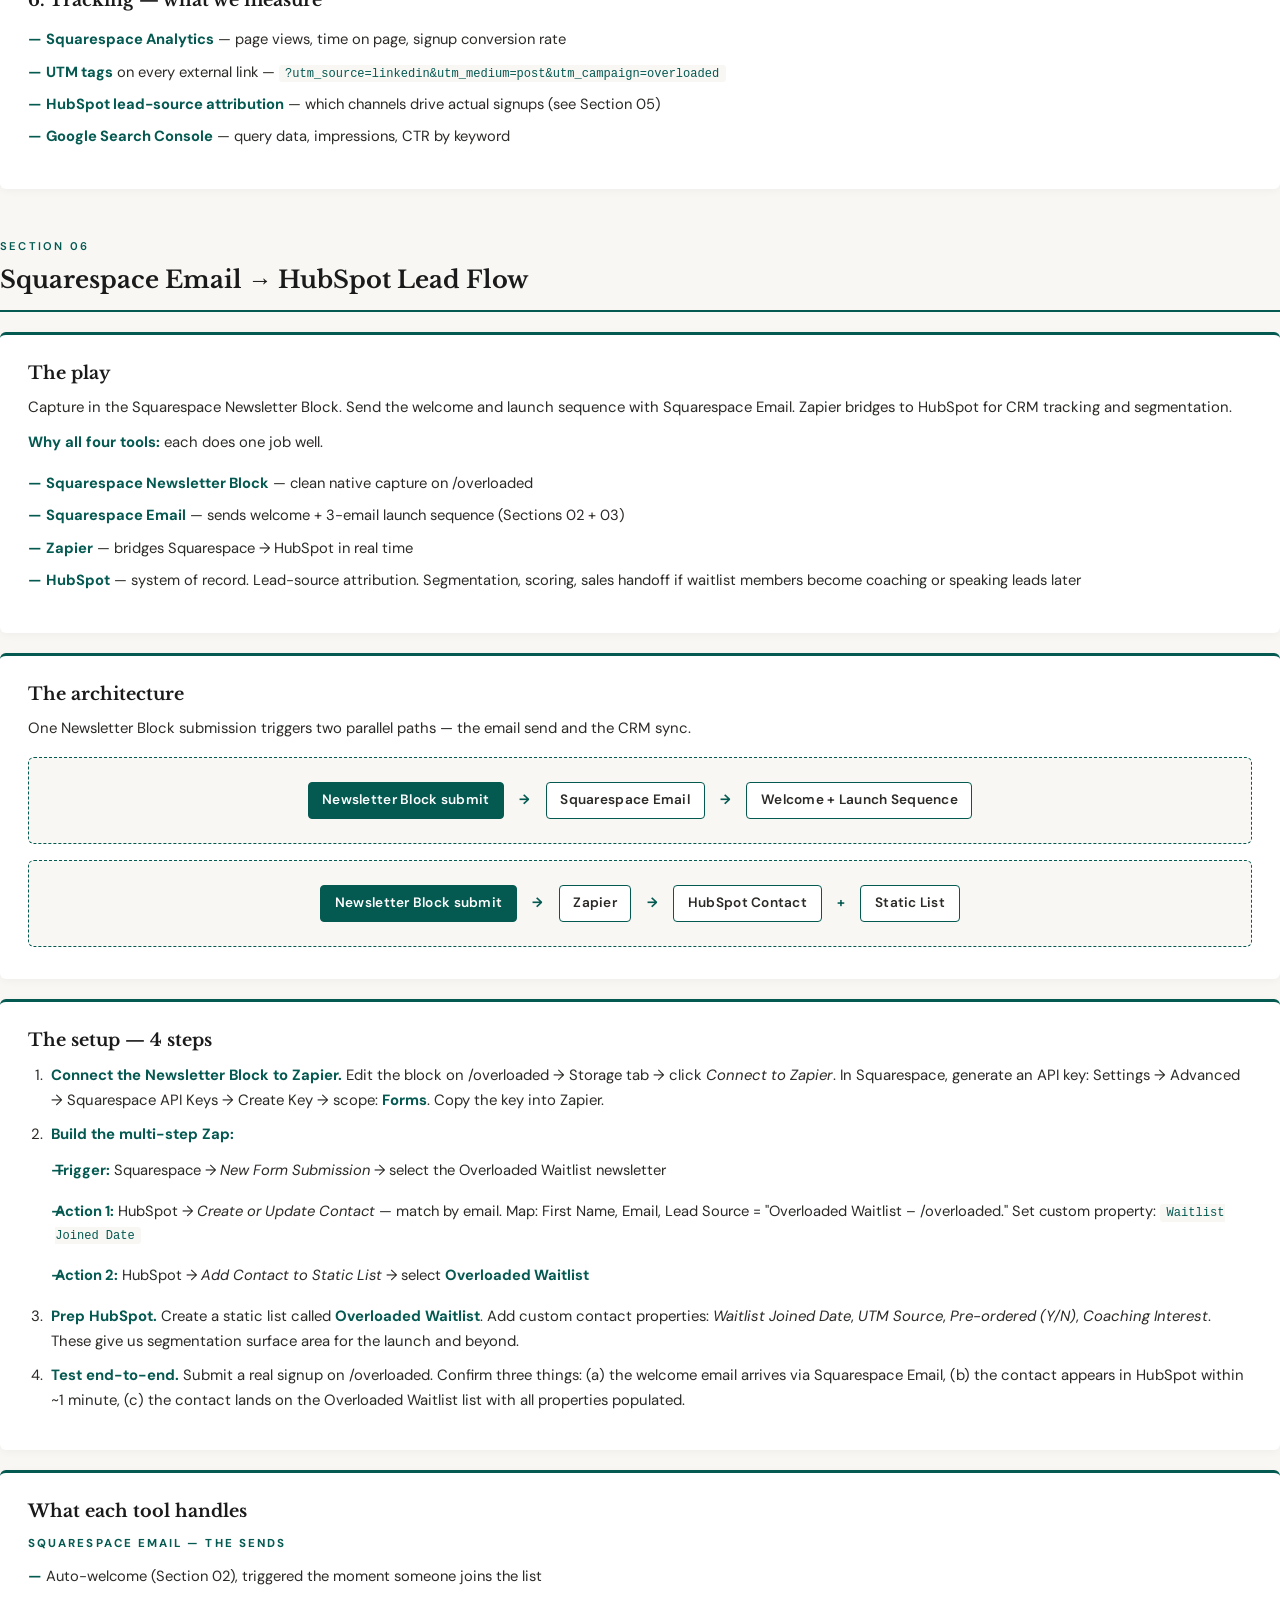
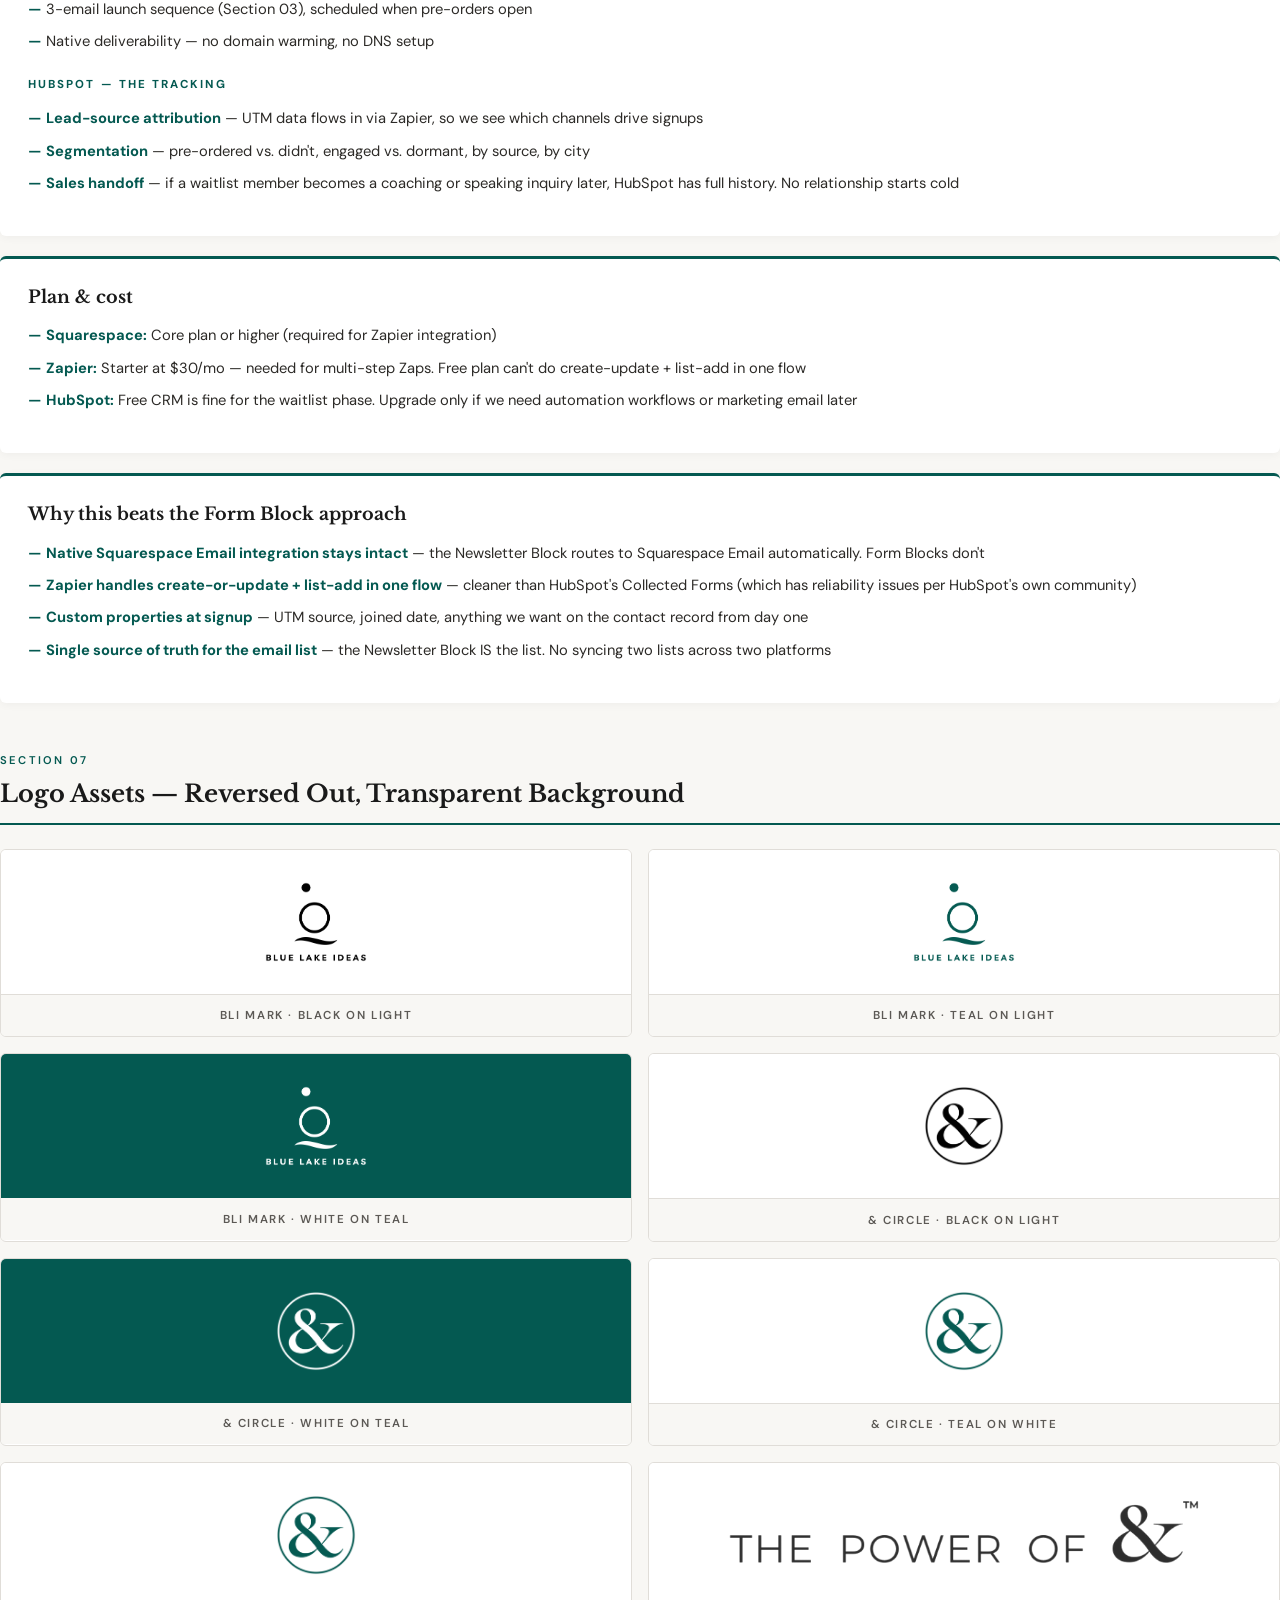
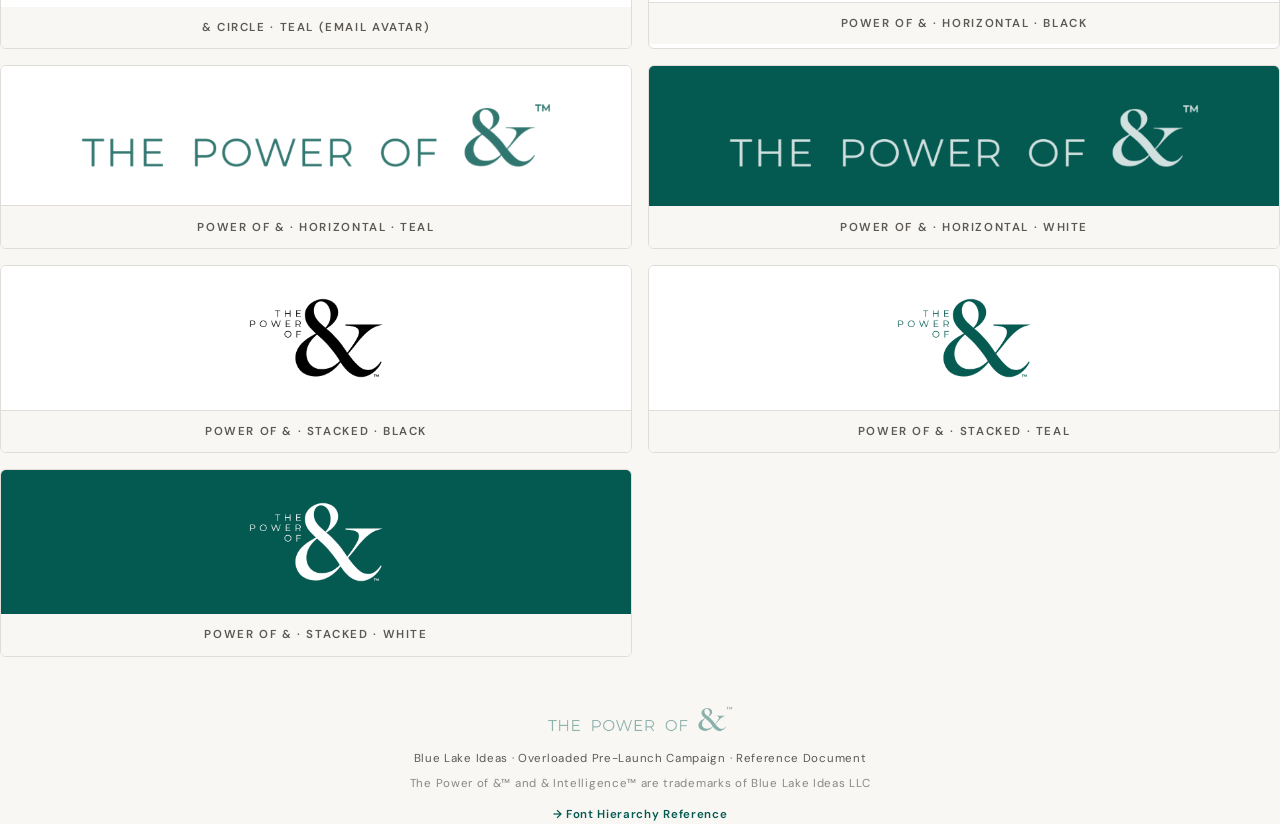
==== commit 750c62b1: "Smart Brevity pass on all emails: tighter leads, one CTA per email, no meta-framing, no re-pitch" ====
--- a/index.html
+++ b/index.html
@@ -853,22 +853,22 @@
       <div class="mail-body">
         <p>Hi {First Name},</p>
 
-        <p>Thanks for joining the waitlist for <strong>Overloaded: Recapturing Leadership Capacity with the Power of &amp;&trade;</strong>.</p>
-
-        <p><strong>The thesis:</strong> Capacity is the defining leadership constraint of our time. The world is accelerating. Cognitive, emotional, and operational load stacks faster than leaders can clear it.</p>
-
-        <p><strong>The trap:</strong> Sustained load narrows our thinking into binary choices — speed or quality, performance or people, results or resilience. Those false trade-offs feel safe. They aren't.</p>
-
-        <p><strong>The fix:</strong> The Power of &amp;&trade;. A three-step practice — Pause &amp; Reflect, Find the &amp;, Test &amp; Learn — that lets you manage multiple true priorities at once instead of collapsing them into false choices.</p>
-
-        <p><strong>What's next from us:</strong></p>
+        <p>You're on the list for <strong>Overloaded: Recapturing Leadership Capacity with the Power of &amp;&trade;</strong>.</p>
+
+        <p><strong>Why it matters:</strong> Capacity is the defining leadership constraint of our time.</p>
+
+        <p><strong>The trap:</strong> Load stacks. Thinking narrows. Speed <em>or</em> quality. Results <em>or</em> resilience. False choices feel safe. They cost everything.</p>
+
+        <p><strong>The fix:</strong> Three moves. Pause &amp; Reflect. Find the &amp;. Test &amp; Learn.</p>
+
+        <p><strong>The shift:</strong> <em>I can do anything. Not everything.</em></p>
+
+        <p><strong>Next from us:</strong></p>
         <ul>
-          <li>The Introduction the moment it's ready</li>
-          <li>First access when pre-orders open</li>
-          <li>Occasional notes from Matt on building capacity</li>
+          <li>The Introduction when it's ready</li>
+          <li>First access to pre-orders</li>
+          <li>Notes from Matt on building capacity</li>
         </ul>
-
-        <p><strong>The bottom line:</strong> I can do anything. Not everything. That single shift is what <em>Overloaded</em> helps leaders make.</p>
 
         <div class="mail-sig">
           <div class="name">— The Blue Lake Ideas team</div>
@@ -876,7 +876,7 @@
         </div>
 
         <div class="mail-ps">
-          P.S. Matt's video work lives at <strong>BlueLakeIdeas</strong> on YouTube.
+          P.S. Matt's videos: <strong>BlueLakeIdeas</strong> on YouTube.
         </div>
       </div>
     </div>
@@ -912,9 +912,15 @@
         </div>
         <div class="mail-body">
           <p>Hi {First Name},</p>
-          <p>You've been on the list. Today, <strong>Overloaded: Recapturing Leadership Capacity with the Power of &amp;&trade;</strong> is officially available to pre-order.</p>
-          <a href="#" class="form-btn-inline">Pre-order now</a>
+
+          <p><strong>Pre-orders for <em>Overloaded</em> are live.</strong></p>
+
+          <p>You're first in line.</p>
+
+          <a href="#" class="form-btn-inline">Pre-order Overloaded</a>
+
           <p style="margin-top:1rem;">Ships Summer 2026. Thank you for being early.</p>
+
           <div class="mail-sig">
             <div class="name">— The Blue Lake Ideas team</div>
             <img src="[data-uri]" alt="The Power of &amp;">
@@ -936,21 +942,24 @@
               <div class="addr">hello@bluelakeideas.com</div>
             </div>
           </div>
-          <div class="mail-subject">Read the Introduction.</div>
+          <div class="mail-subject">The Introduction is here.</div>
         </div>
         <div class="mail-body">
           <p>Hi {First Name},</p>
-          <p>As promised — the Introduction to <strong>Overloaded</strong> is ready for you.</p>
-          <p><strong>Why we're sending this first:</strong> The Introduction lays out the argument in a few pages. If it resonates, the rest of the book is the practice that delivers on it.</p>
-          <p><strong>What you'll read:</strong></p>
+
+          <p><strong>The Introduction to <em>Overloaded</em> is ready.</strong></p>
+
+          <a href="#" class="form-btn-inline">Read the Introduction</a>
+
+          <p style="margin-top:1rem;"><strong>In about 10 pages, you'll see:</strong></p>
           <ul>
-            <li>Why winning has gotten harder in the always-on, AI era</li>
-            <li>The Four Taxes of overload: False Choices, Silos, Short-Termism, Stalled Innovation</li>
-            <li>What the Power of &amp; actually is — and why it works</li>
+            <li>Why thinking isn't the constraint — capacity is</li>
+            <li>How accelerating change creates the Binary Trap</li>
+            <li>What the Power of &amp;&trade; does about it</li>
           </ul>
-          <a href="#" class="form-btn-inline">Read the Introduction</a>
-          <p style="margin-top:0.9rem;">If it lands, pre-orders are open below.</p>
-          <a href="#" class="form-btn-inline">Pre-order <em>Overloaded</em></a>
+
+          <p>If it resonates, the rest of the book is the practice.</p>
+
           <div class="mail-sig">
             <div class="name">— The Blue Lake Ideas team</div>
             <img src="[data-uri]" alt="The Power of &amp;">
@@ -972,26 +981,29 @@
               <div class="addr">matt@bluelakeideas.com</div>
             </div>
           </div>
-          <div class="mail-subject">Launching today.</div>
+          <div class="mail-subject">It's launch day.</div>
         </div>
         <div class="mail-body">
           <p>Hi {First Name},</p>
-          <p><strong>Overloaded</strong> ships today.</p>
-          <p>This book isn't a framework I researched. It's a practice I lived.</p>
-          <p>At the peak of my career, I was winning on paper while quietly losing my capacity to lead. Recapturing it became the focus of my work. <em>Overloaded</em> is the result.</p>
-          <p><strong>What's inside:</strong></p>
-          <ul>
-            <li>The mechanism that's quietly capping leadership performance</li>
-            <li>Why thinking isn't the constraint — capacity is</li>
-            <li>The three moves: Pause &amp; Reflect, Find the &amp;, Test &amp; Learn</li>
-          </ul>
-          <a href="#" class="form-btn-inline">Order <em>Overloaded</em> today</a>
-          <p style="margin-top:0.9rem;">To everyone on the waitlist — thank you. The book exists because you raised your hand first.</p>
+
+          <p><strong><em>Overloaded</em> ships today.</strong></p>
+
+          <p>This isn't a framework I researched. It's a practice I lived.</p>
+
+          <p>At the peak of my career, I was winning on paper while quietly losing my capacity to lead.</p>
+
+          <p>Recapturing it became my work. The book is the result.</p>
+
+          <a href="#" class="form-btn-inline">Order Overloaded</a>
+
+          <p style="margin-top:1rem;">To everyone on the waitlist — thank you. The book exists because you raised your hand first.</p>
+
           <div class="mail-sig">
             <div class="name">— Matt</div>
             <img src="[data-uri]" alt="The Power of &amp;">
           </div>
           <div class="mail-ps">P.S. Already pre-ordered? Your copy is on its way.</div>
+        </div>
         </div>
         </div>
       </div>
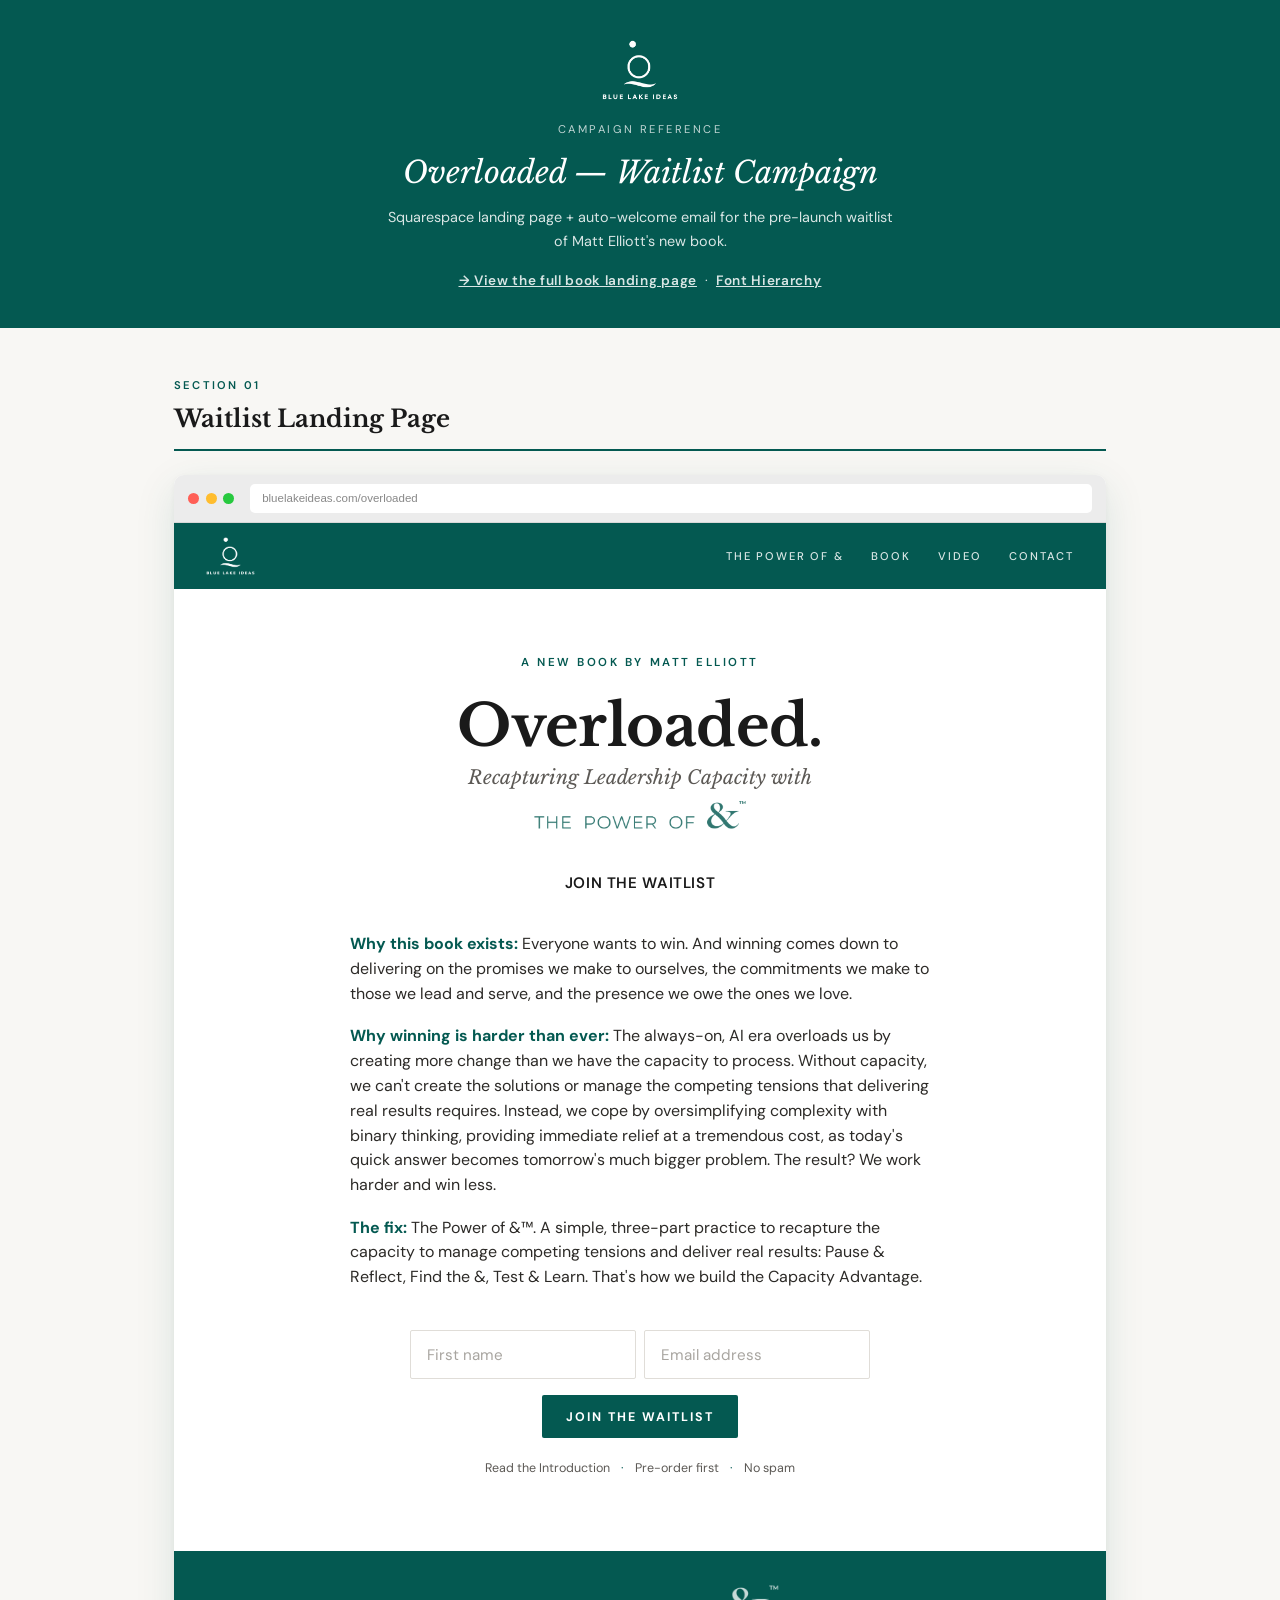
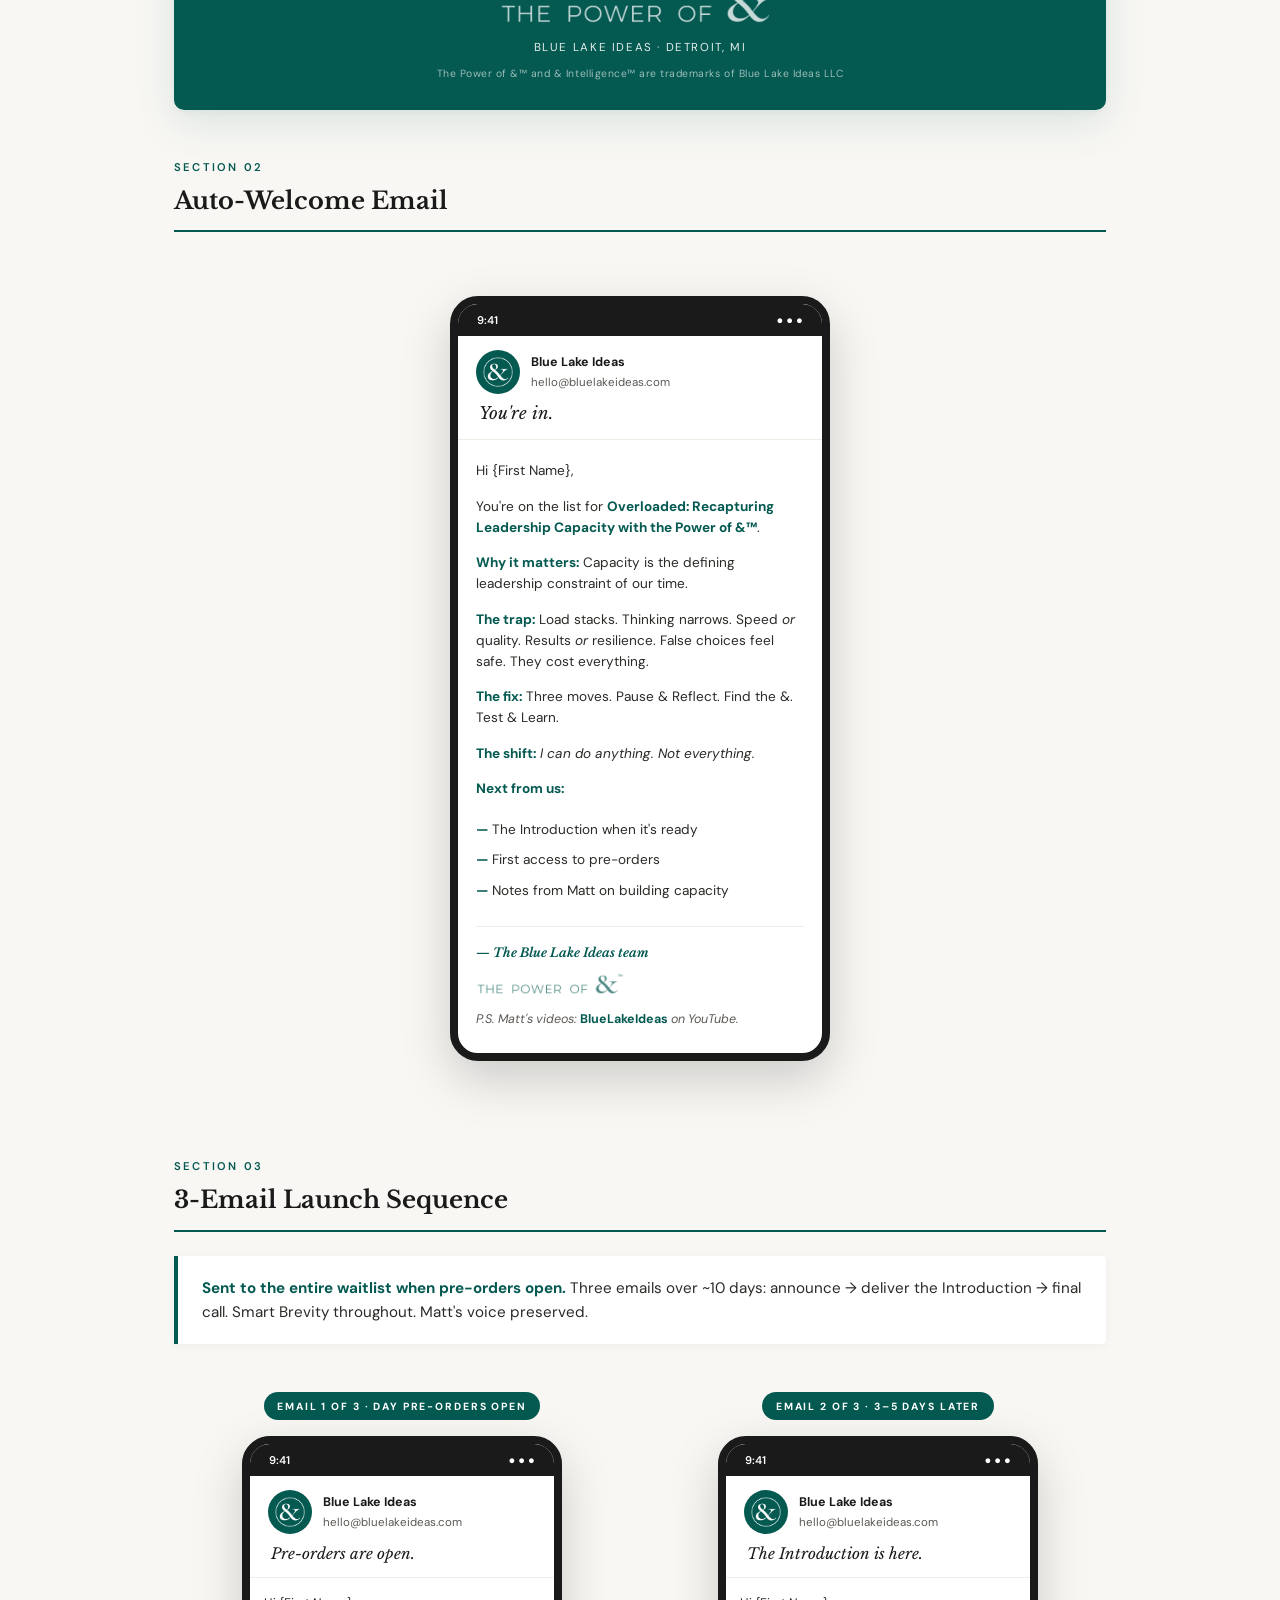
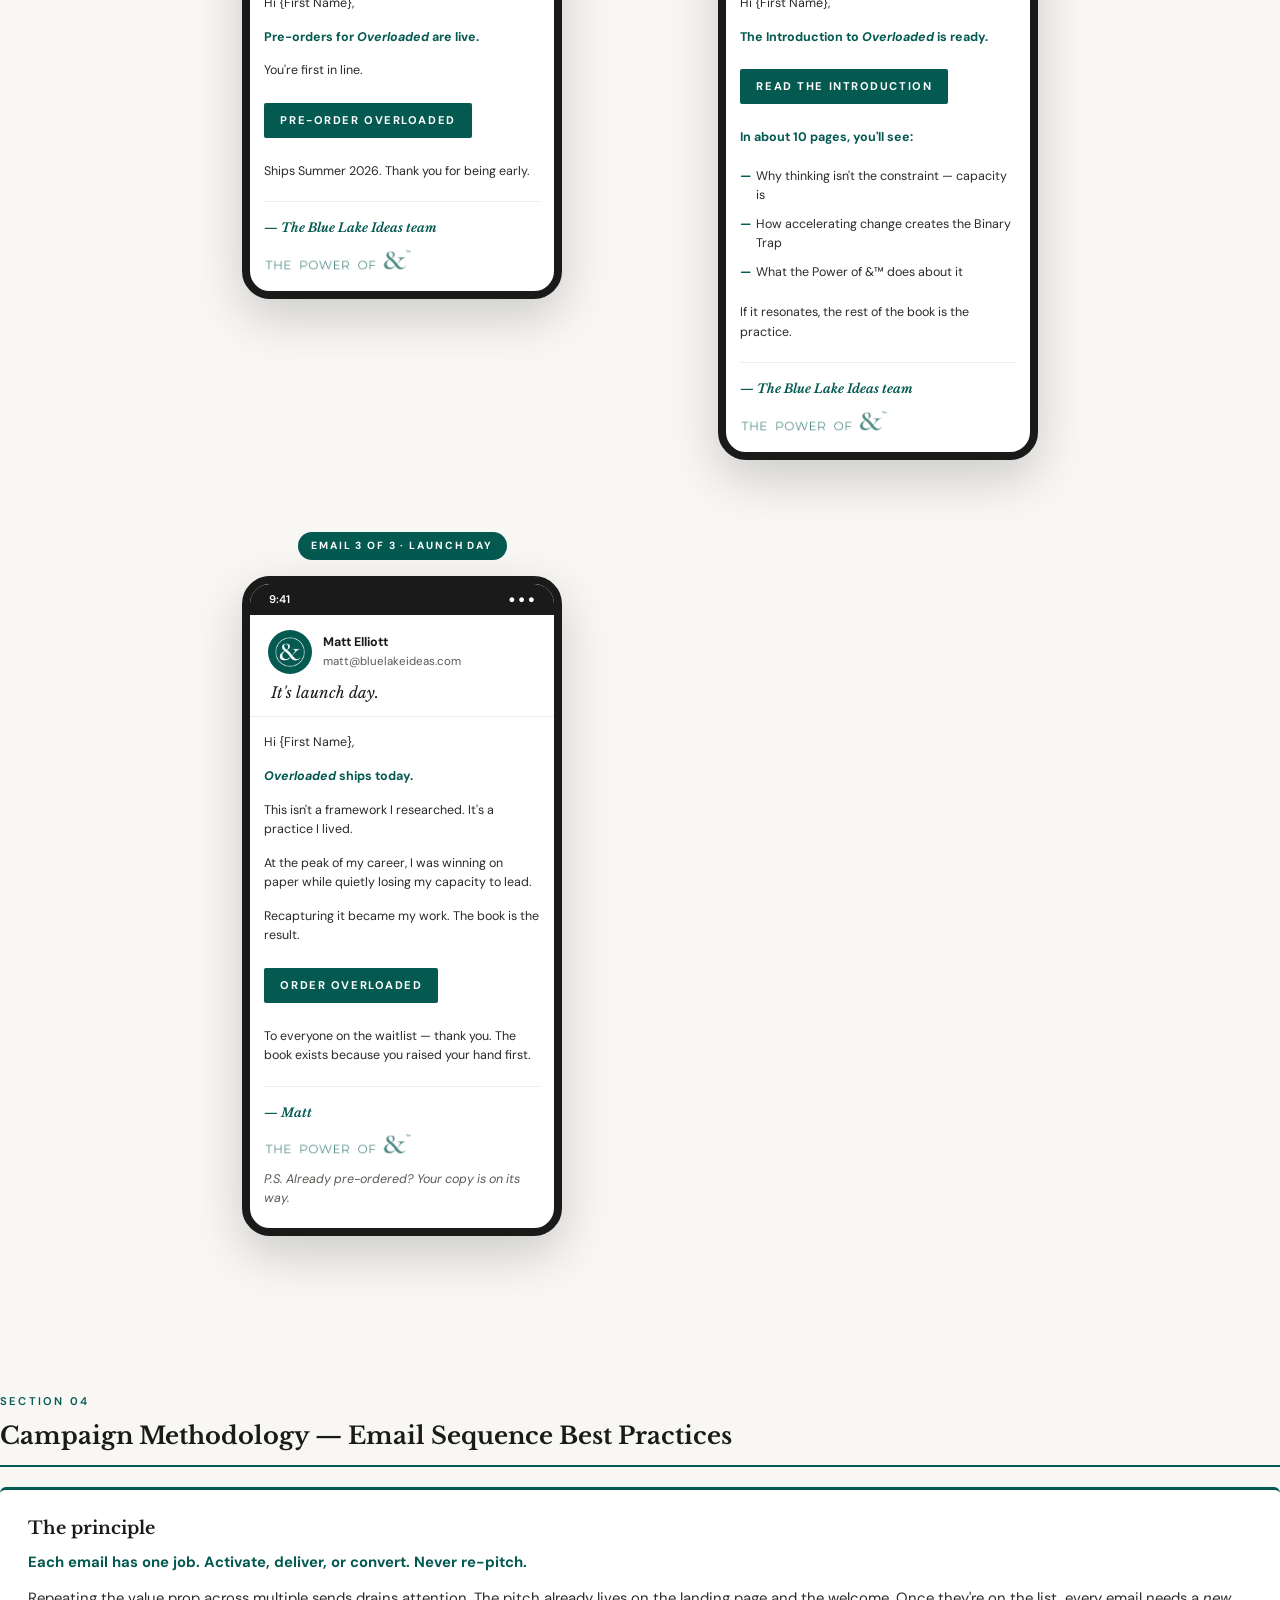
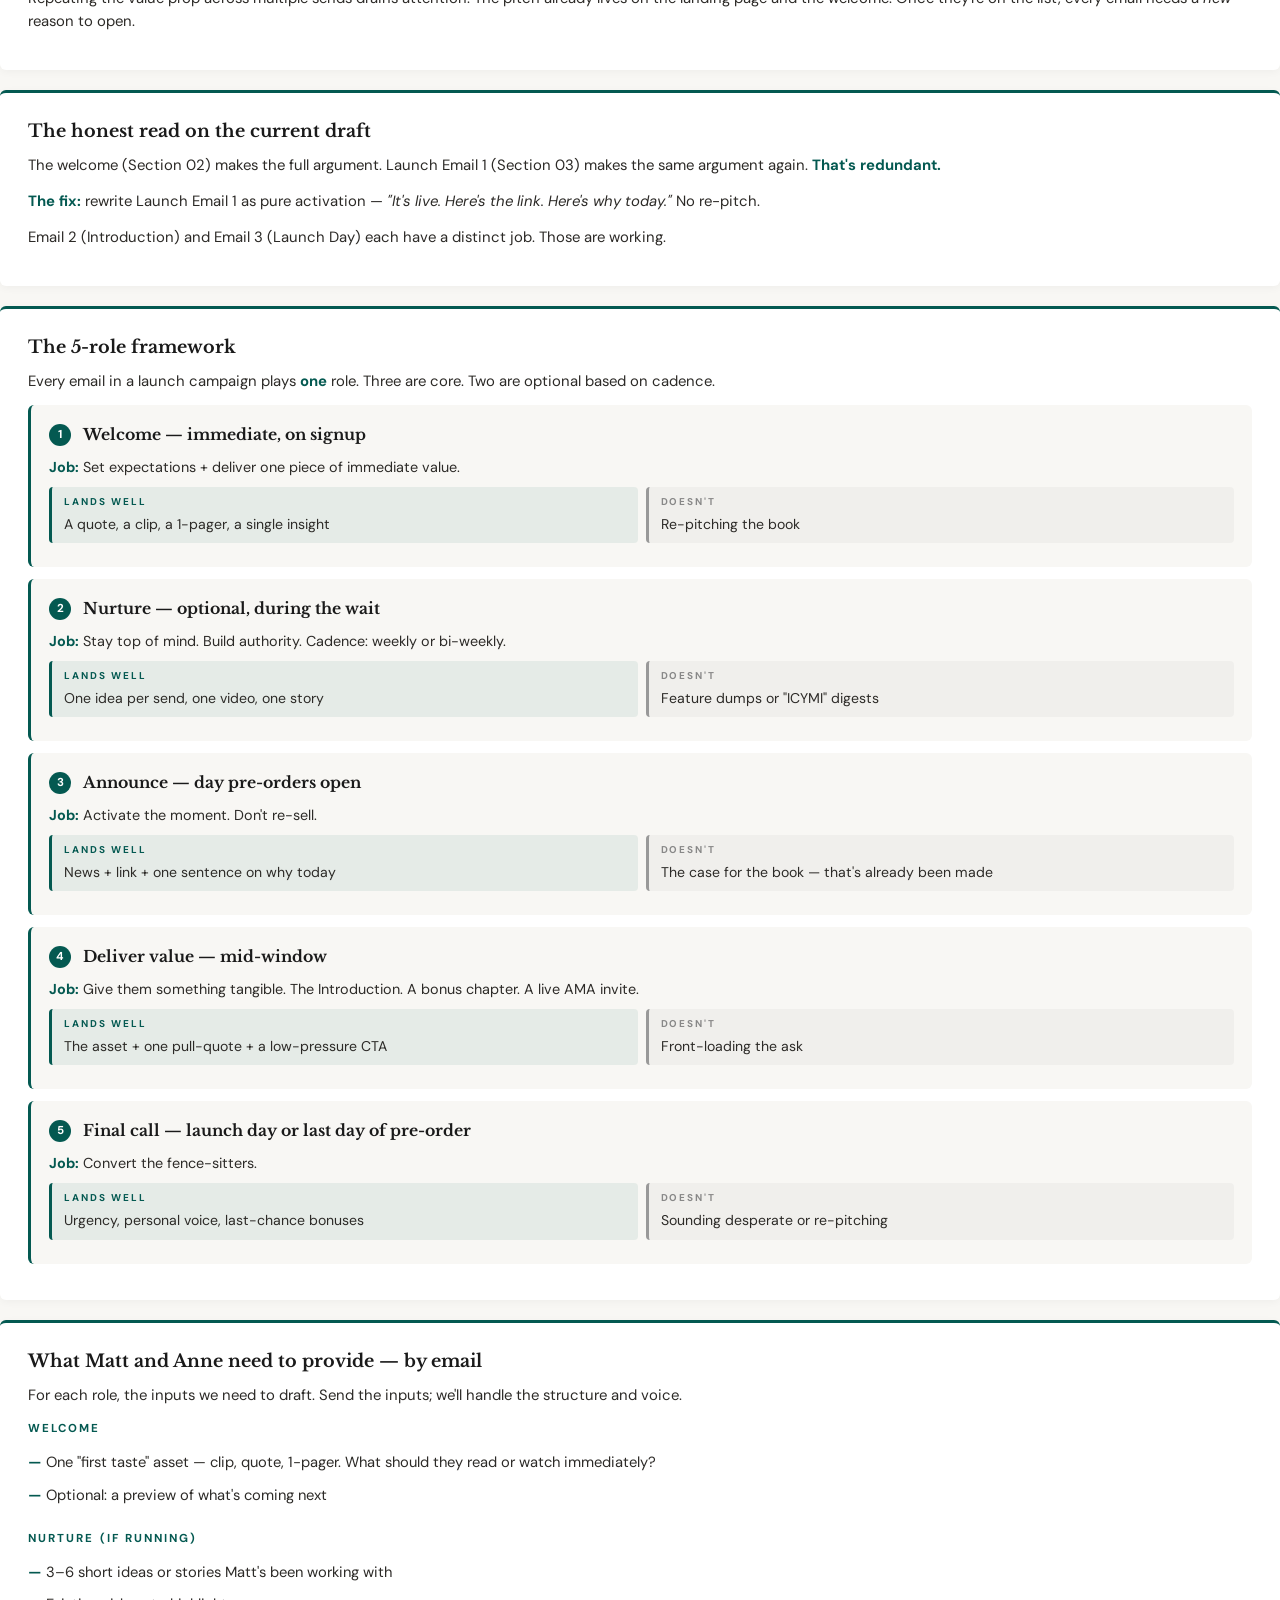
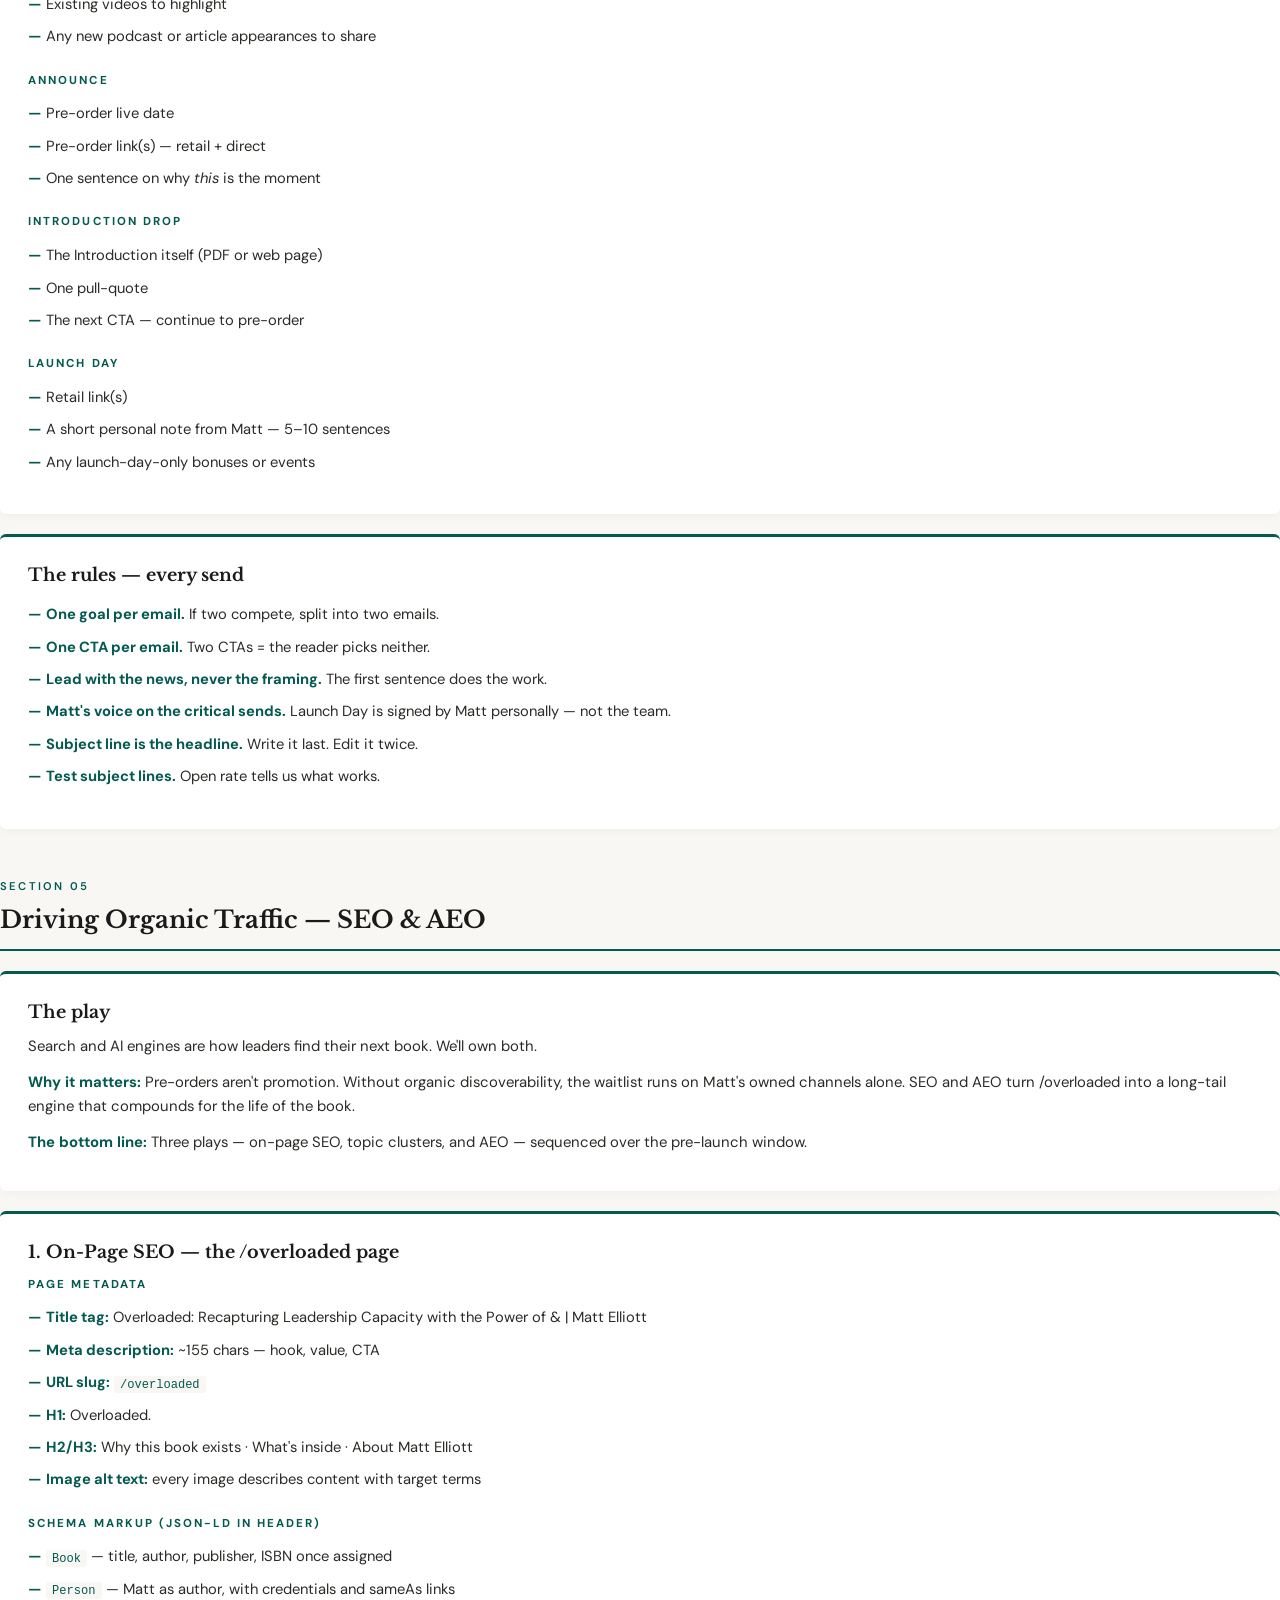
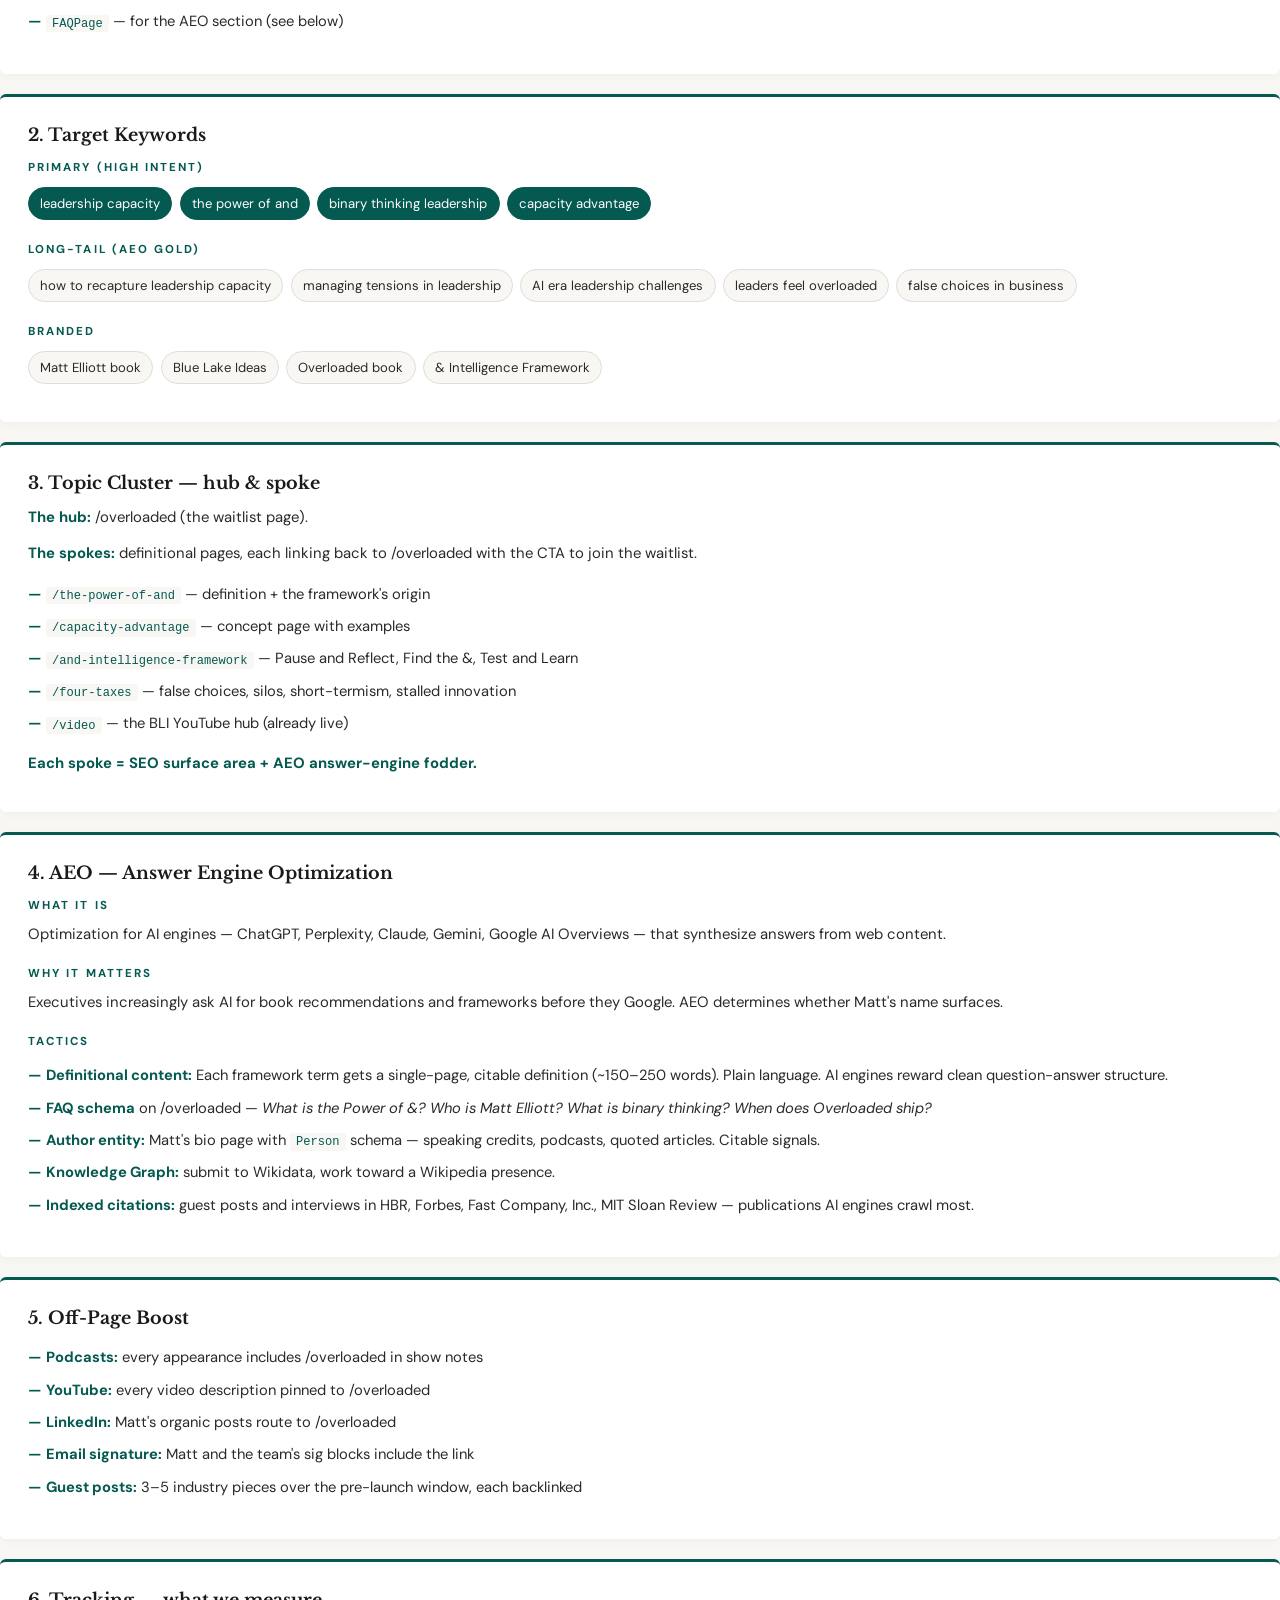
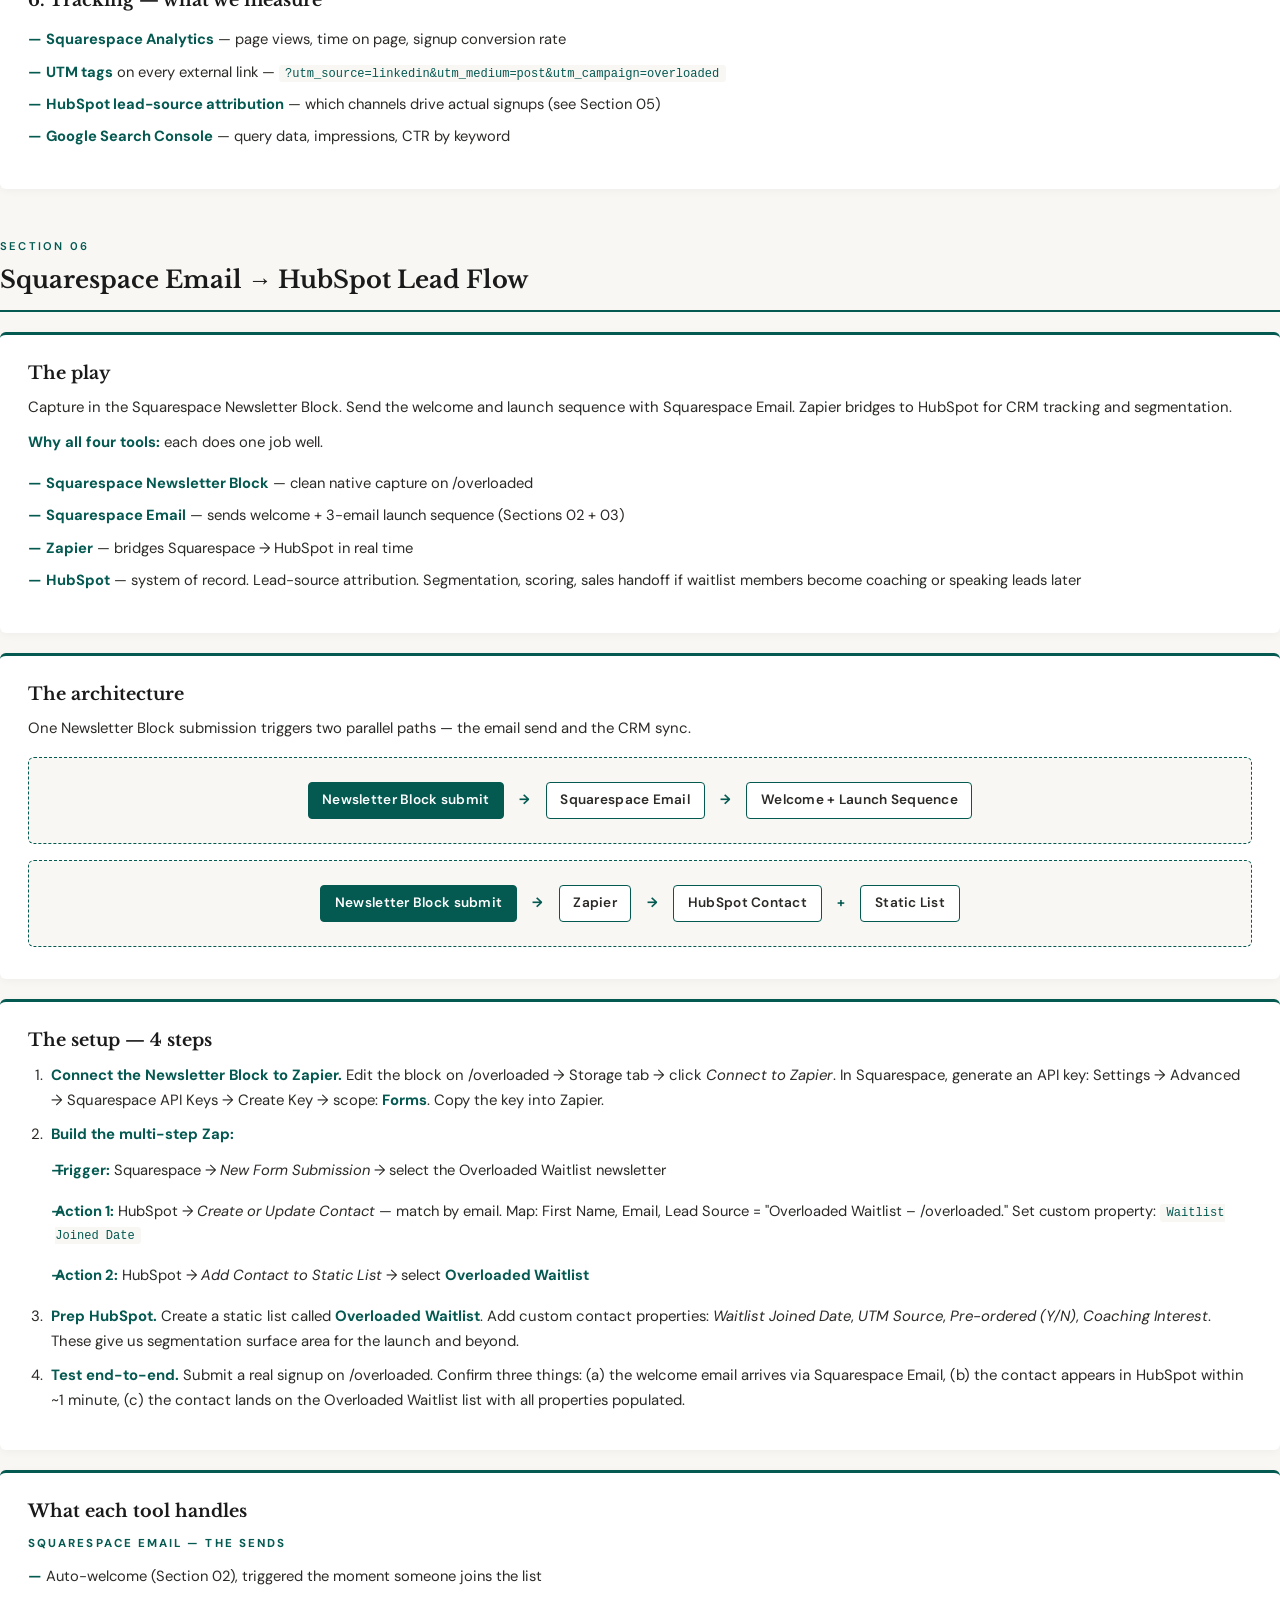
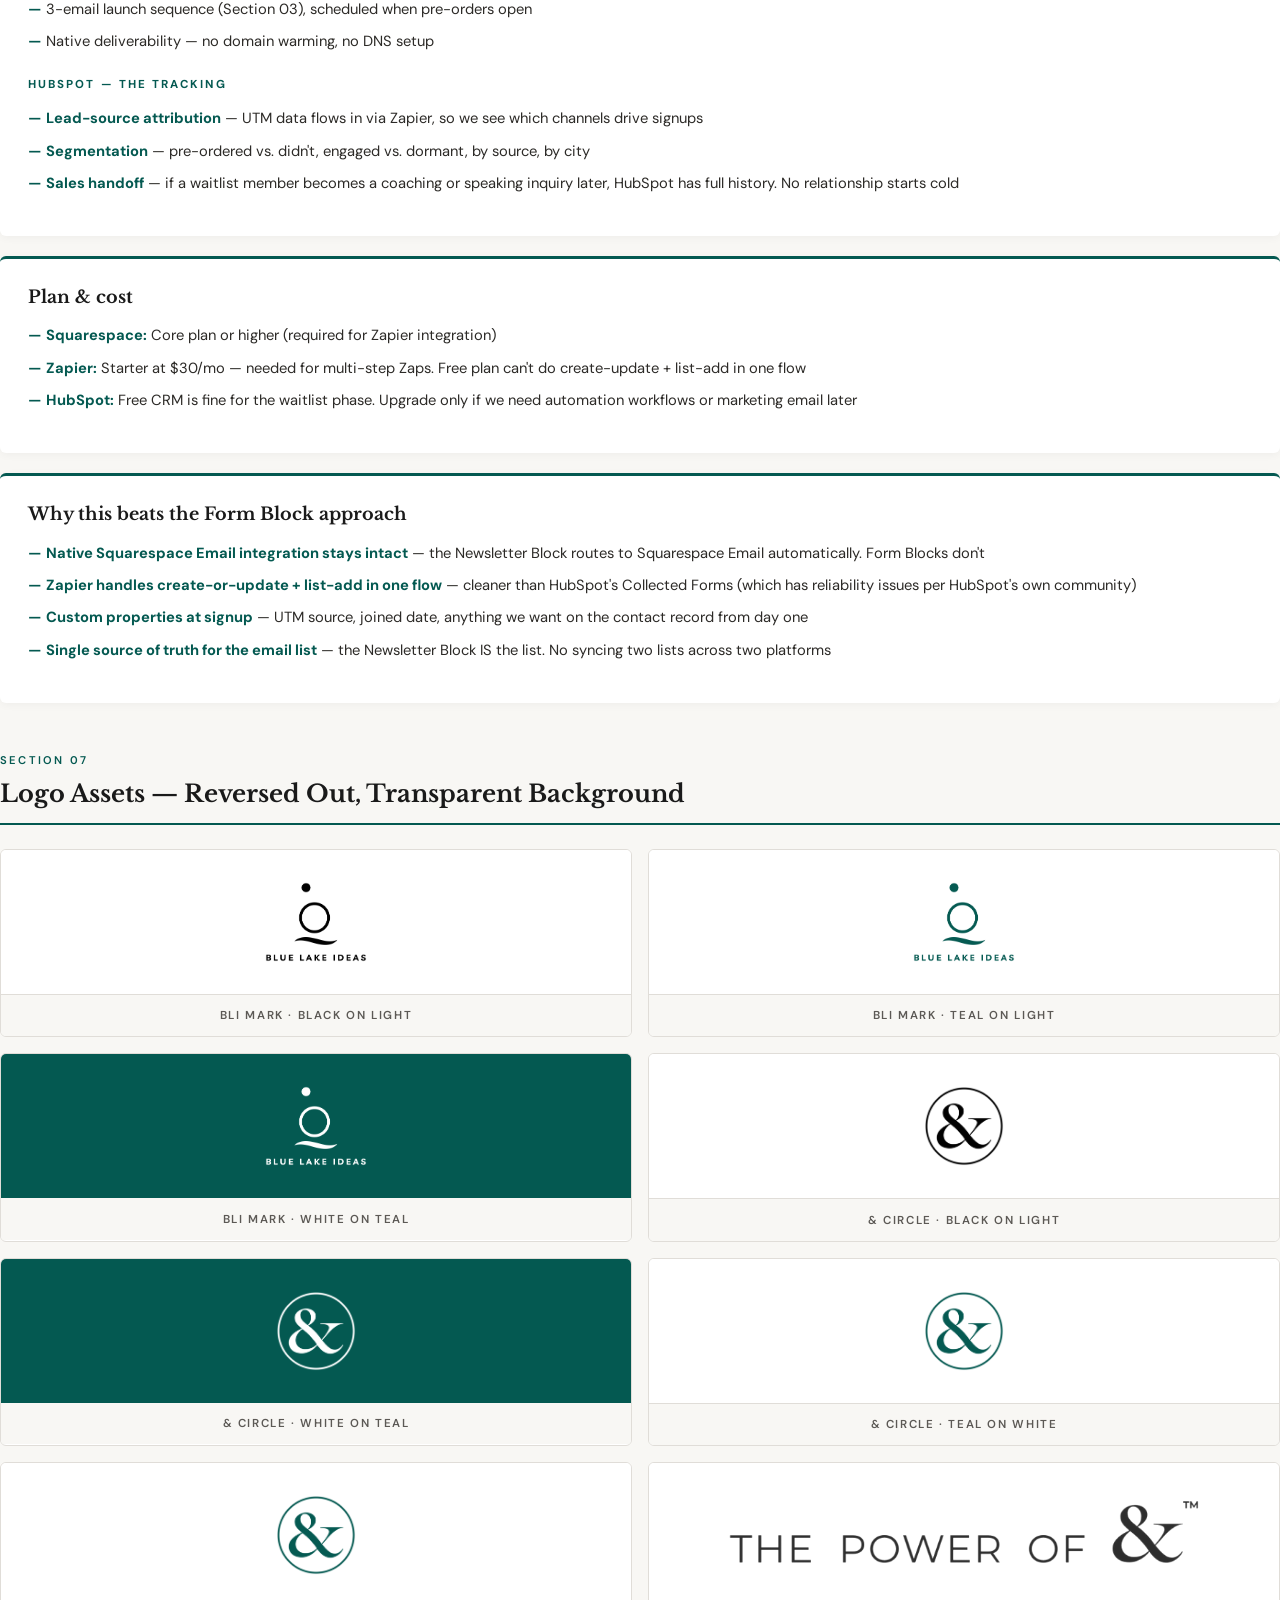
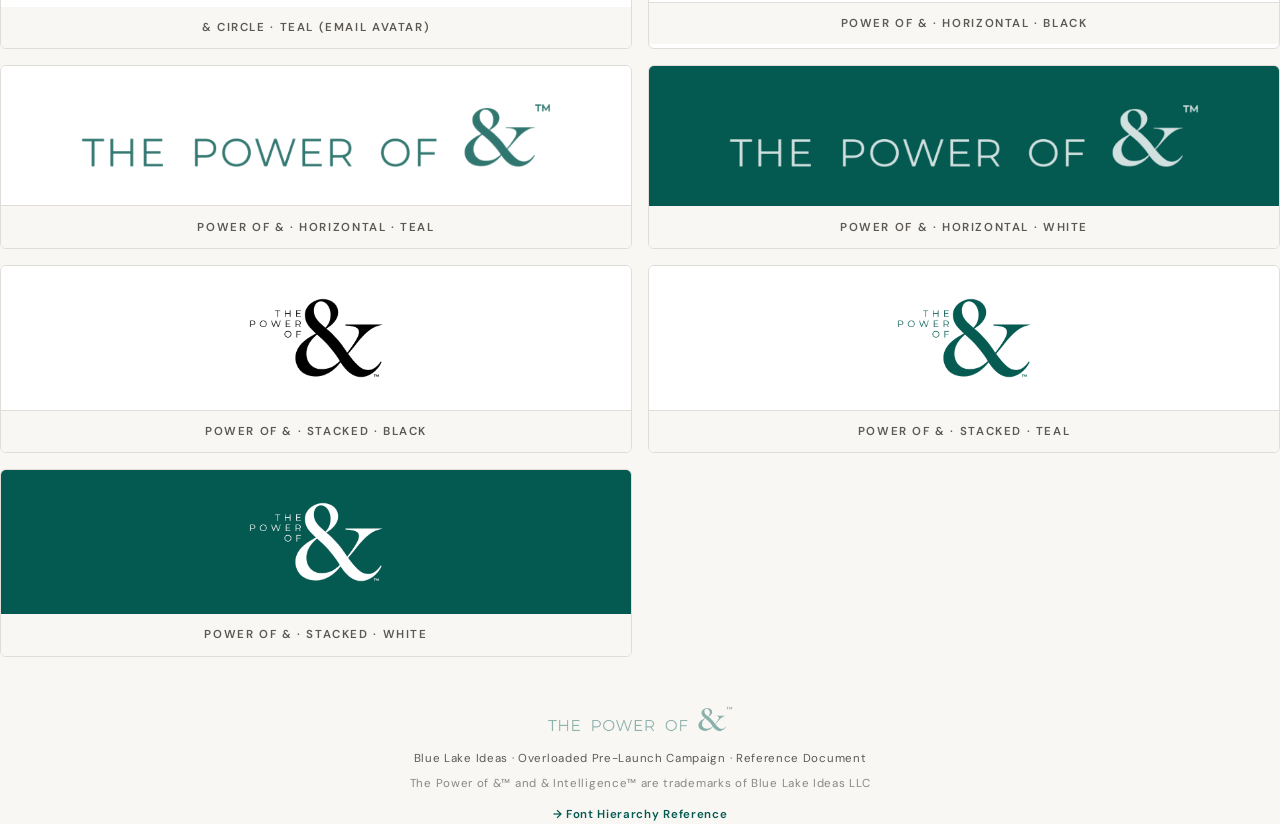
==== commit 30554a45: "Brand color cleanup: remove warm beige gradient, fix off-brand syntax highlighting in font-hierarchy" ====
--- a/index.html
+++ b/index.html
@@ -287,7 +287,7 @@
 
   /* ─── Email mockup (phone) ─── */
   .email-stage {
-    background: linear-gradient(180deg, #ebe7df 0%, #d9d4cb 100%);
+    background: var(--cream);
     padding: 2.5rem 1rem 3rem;
     border-radius: 10px;
     margin-top: 1.5rem;
@@ -422,7 +422,7 @@
     margin-top: 1.5rem;
   }
   .email-cell {
-    background: linear-gradient(180deg, #ebe7df 0%, #d9d4cb 100%);
+    background: var(--cream);
     padding: 1.5rem 1rem 1.75rem;
     border-radius: 10px;
     display: flex;
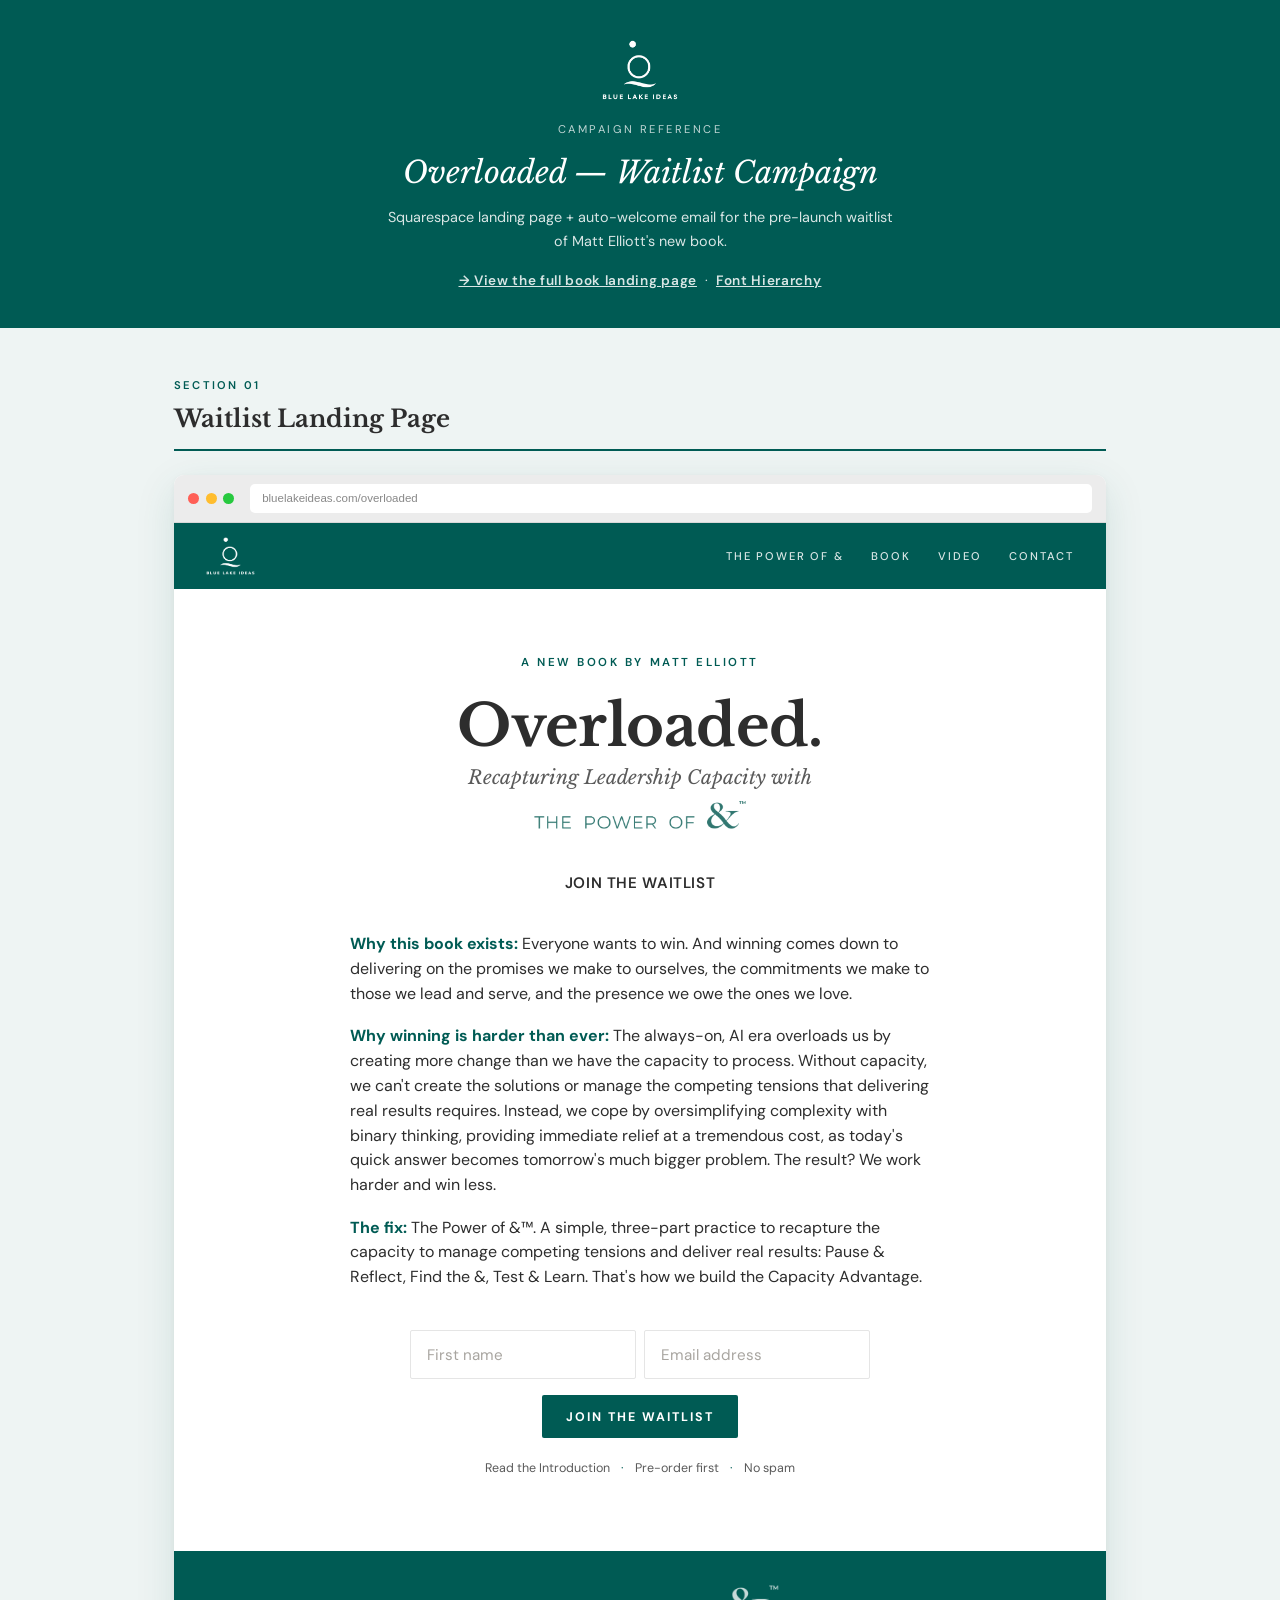
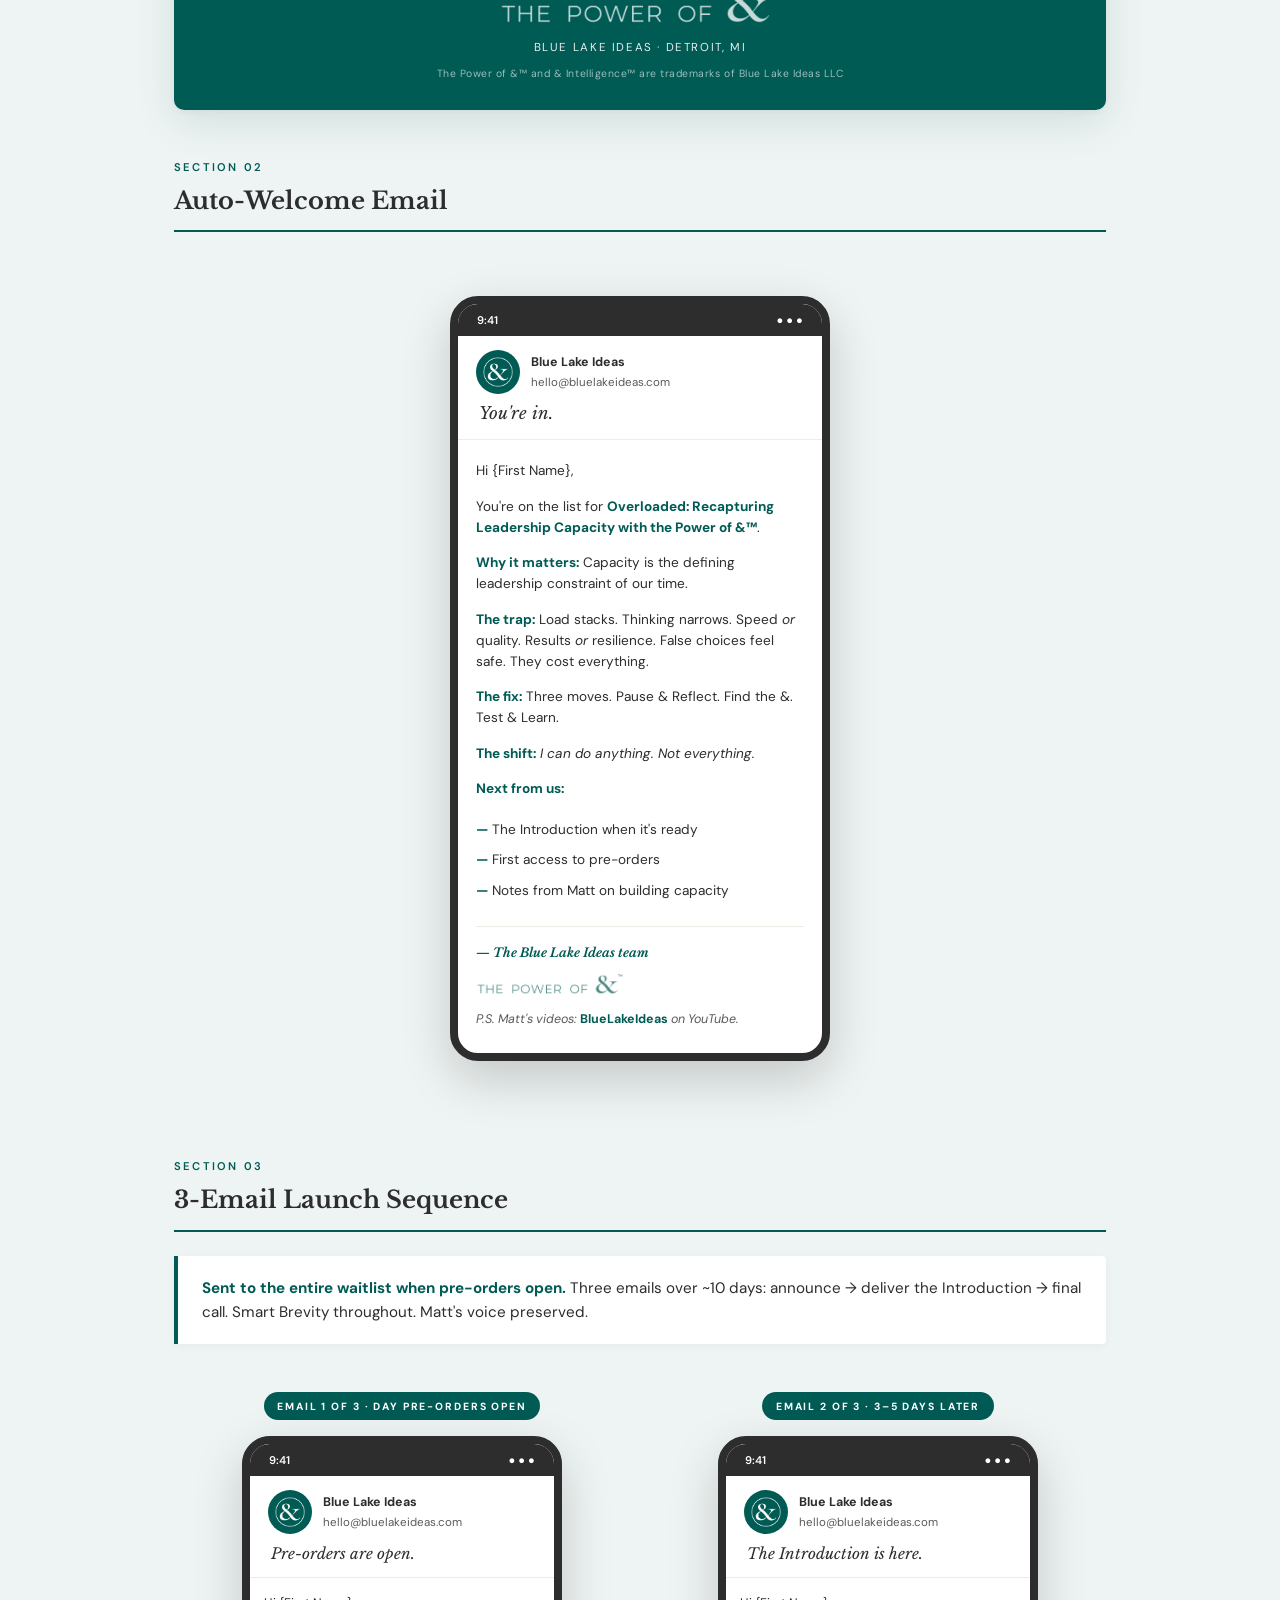
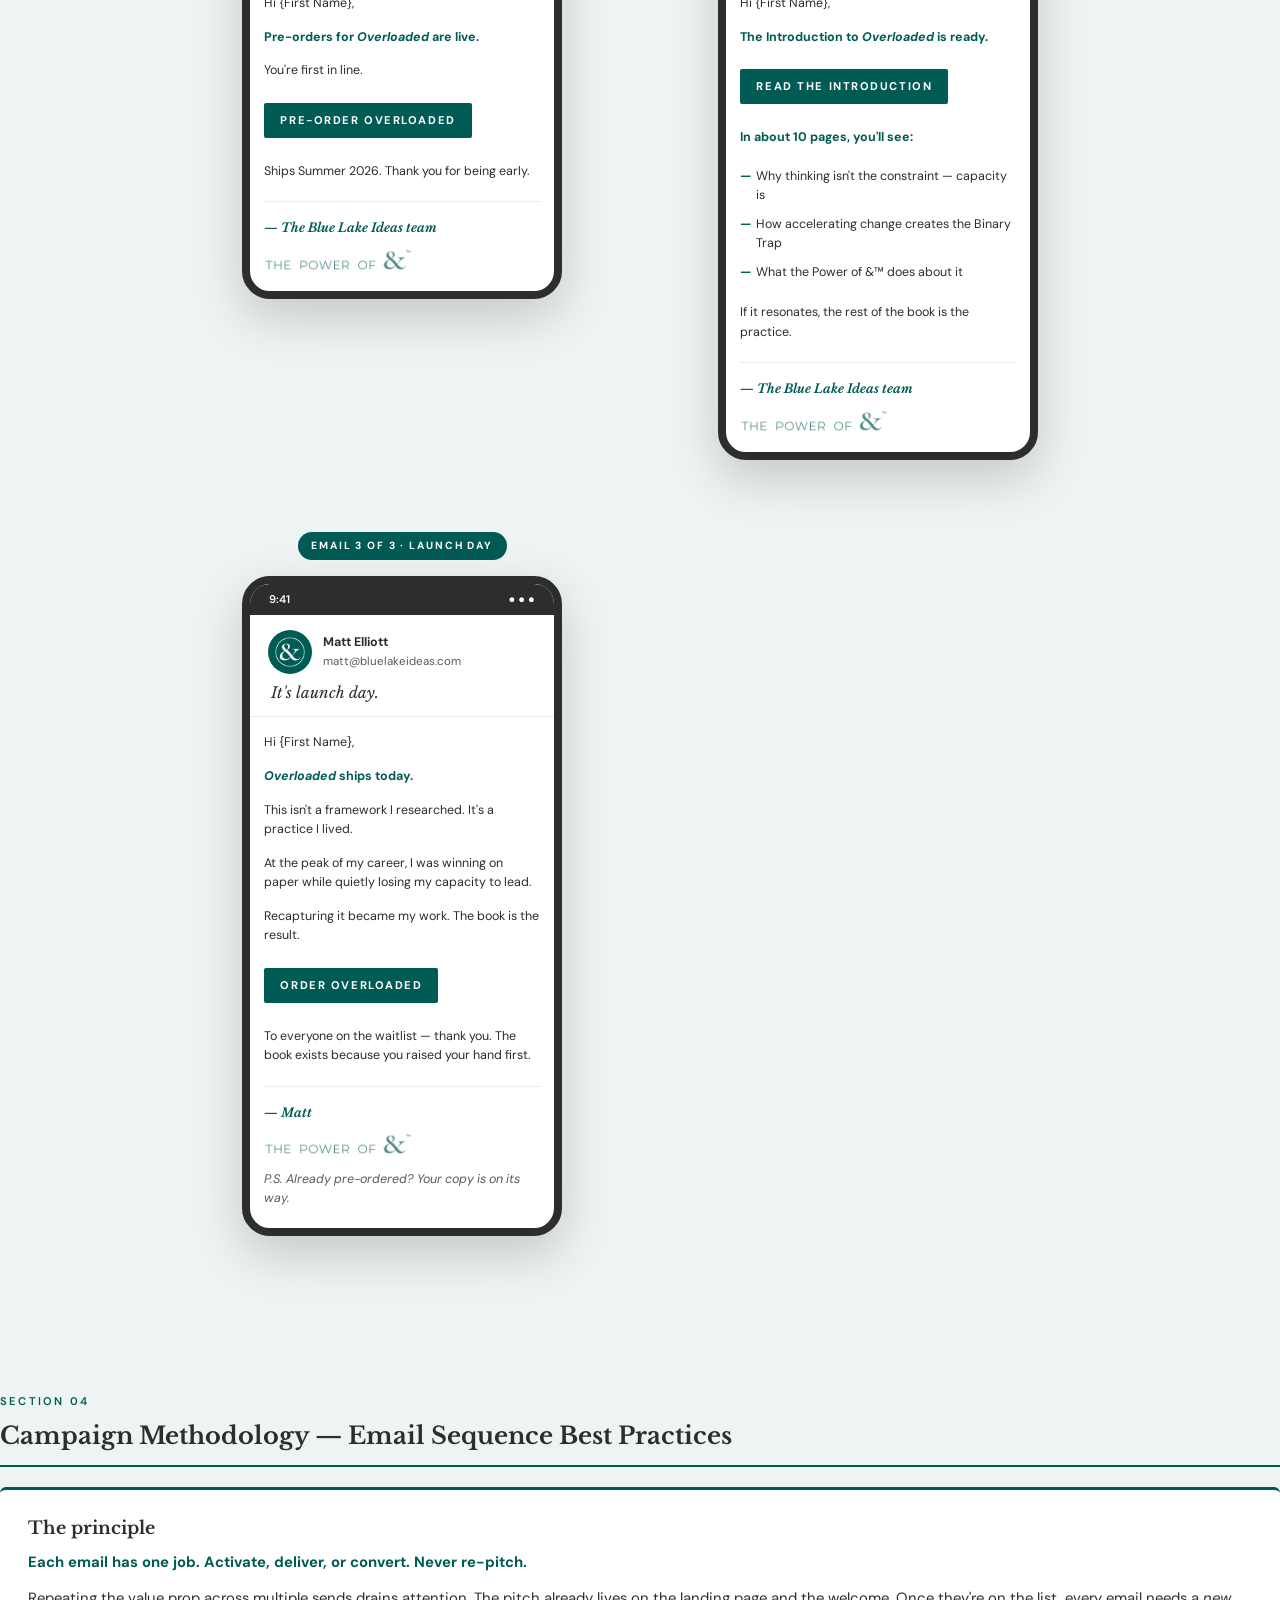
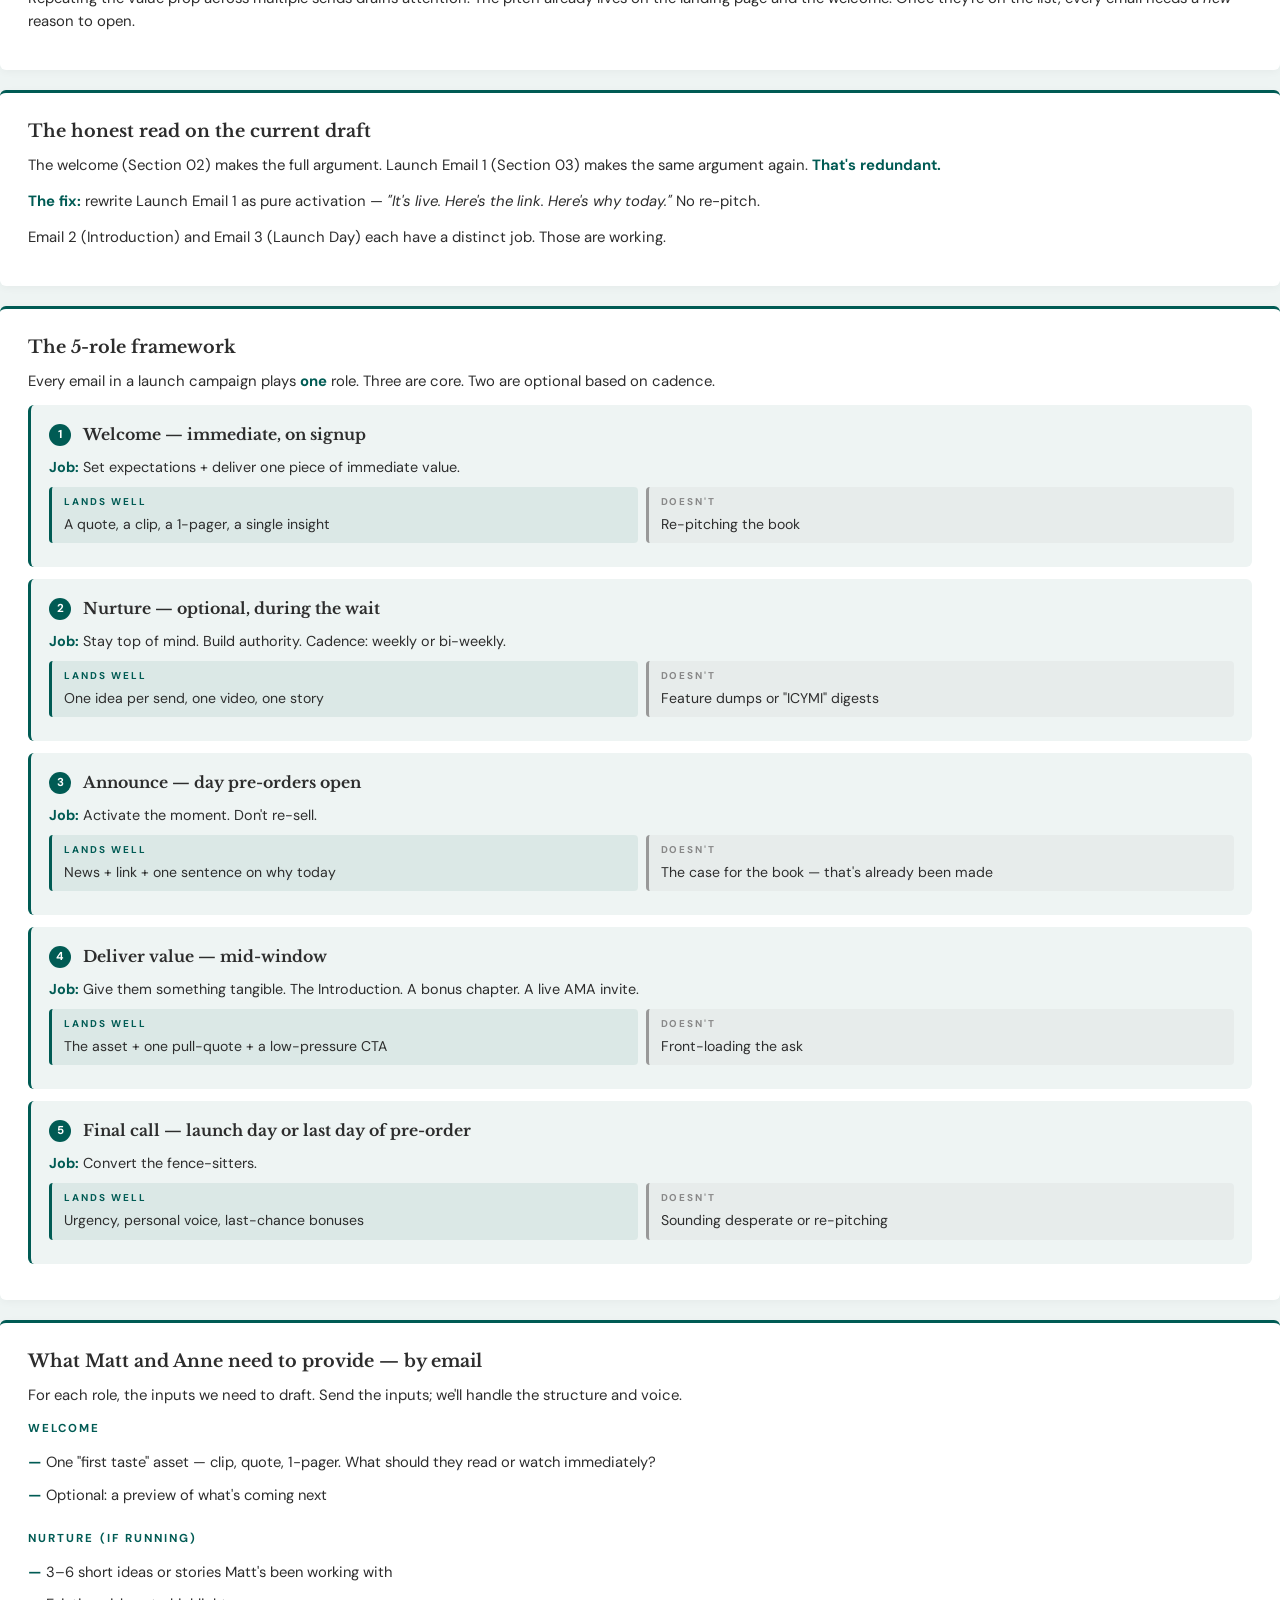
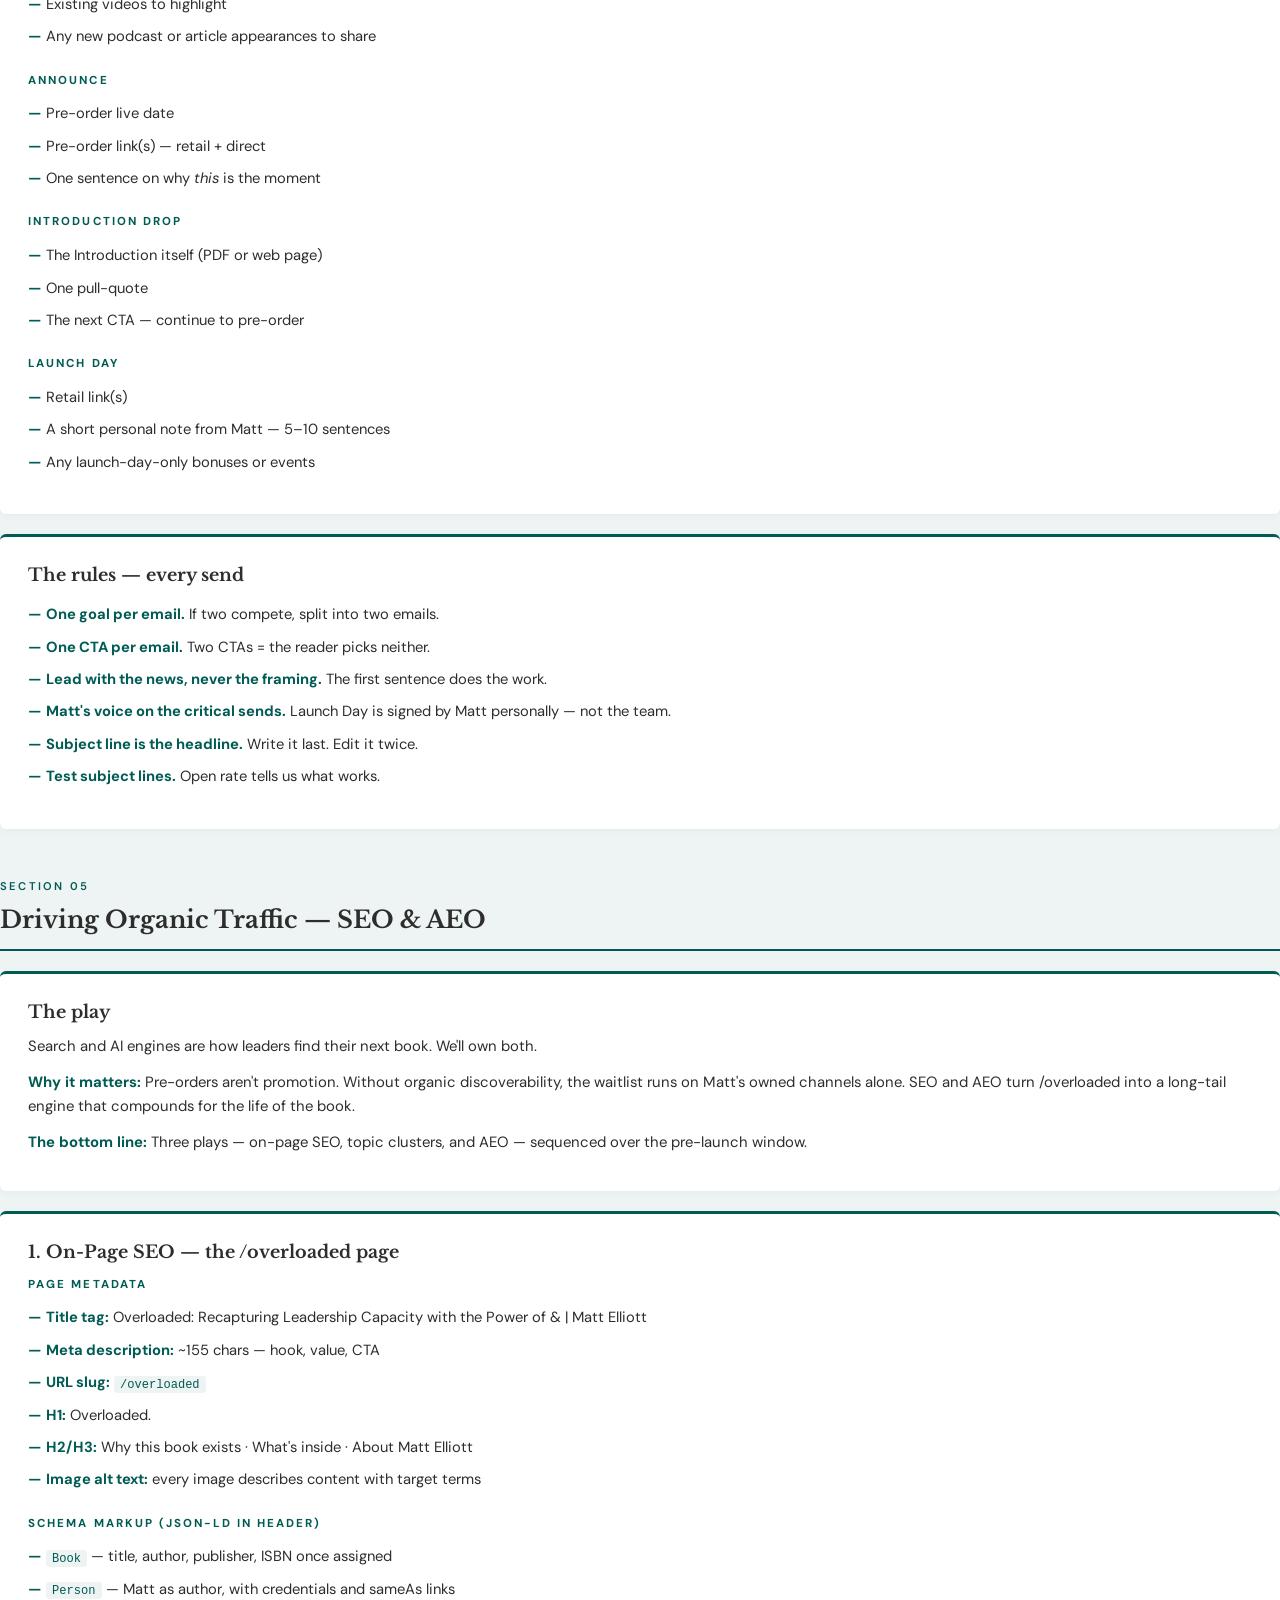
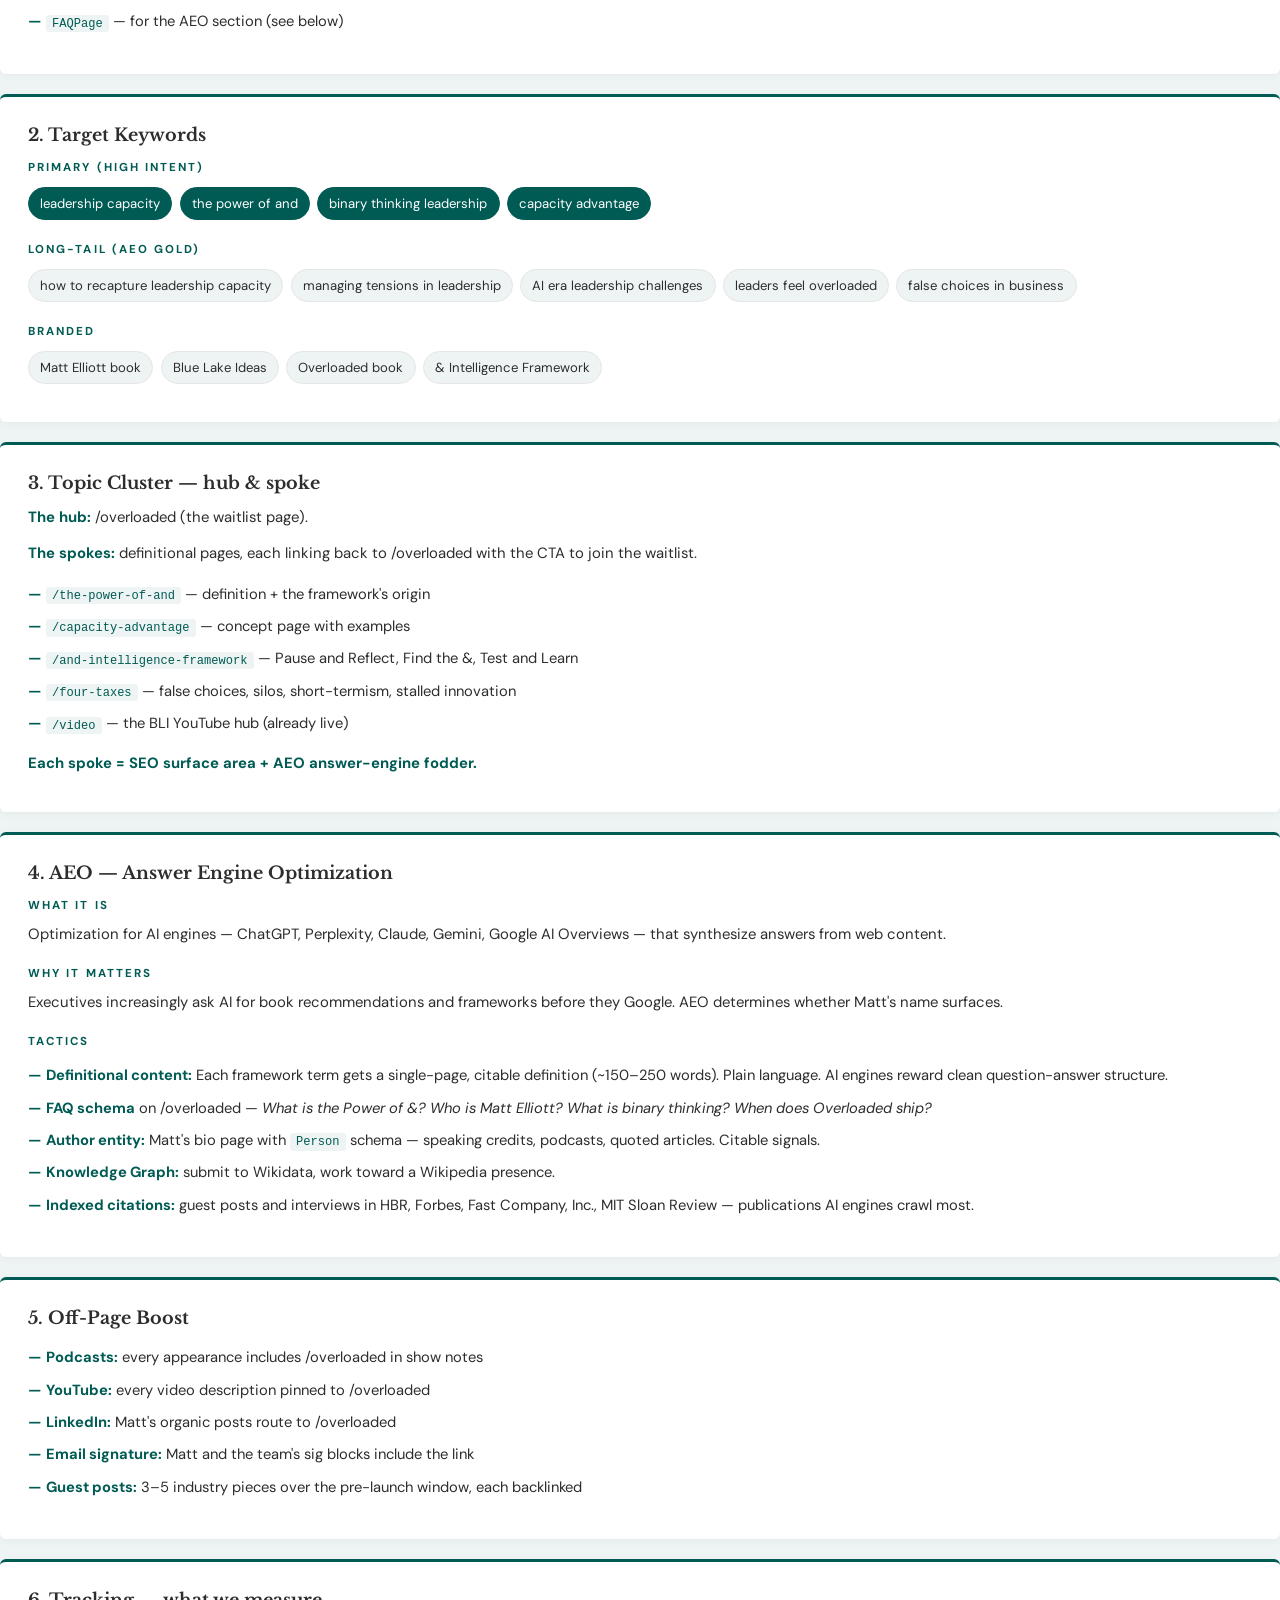
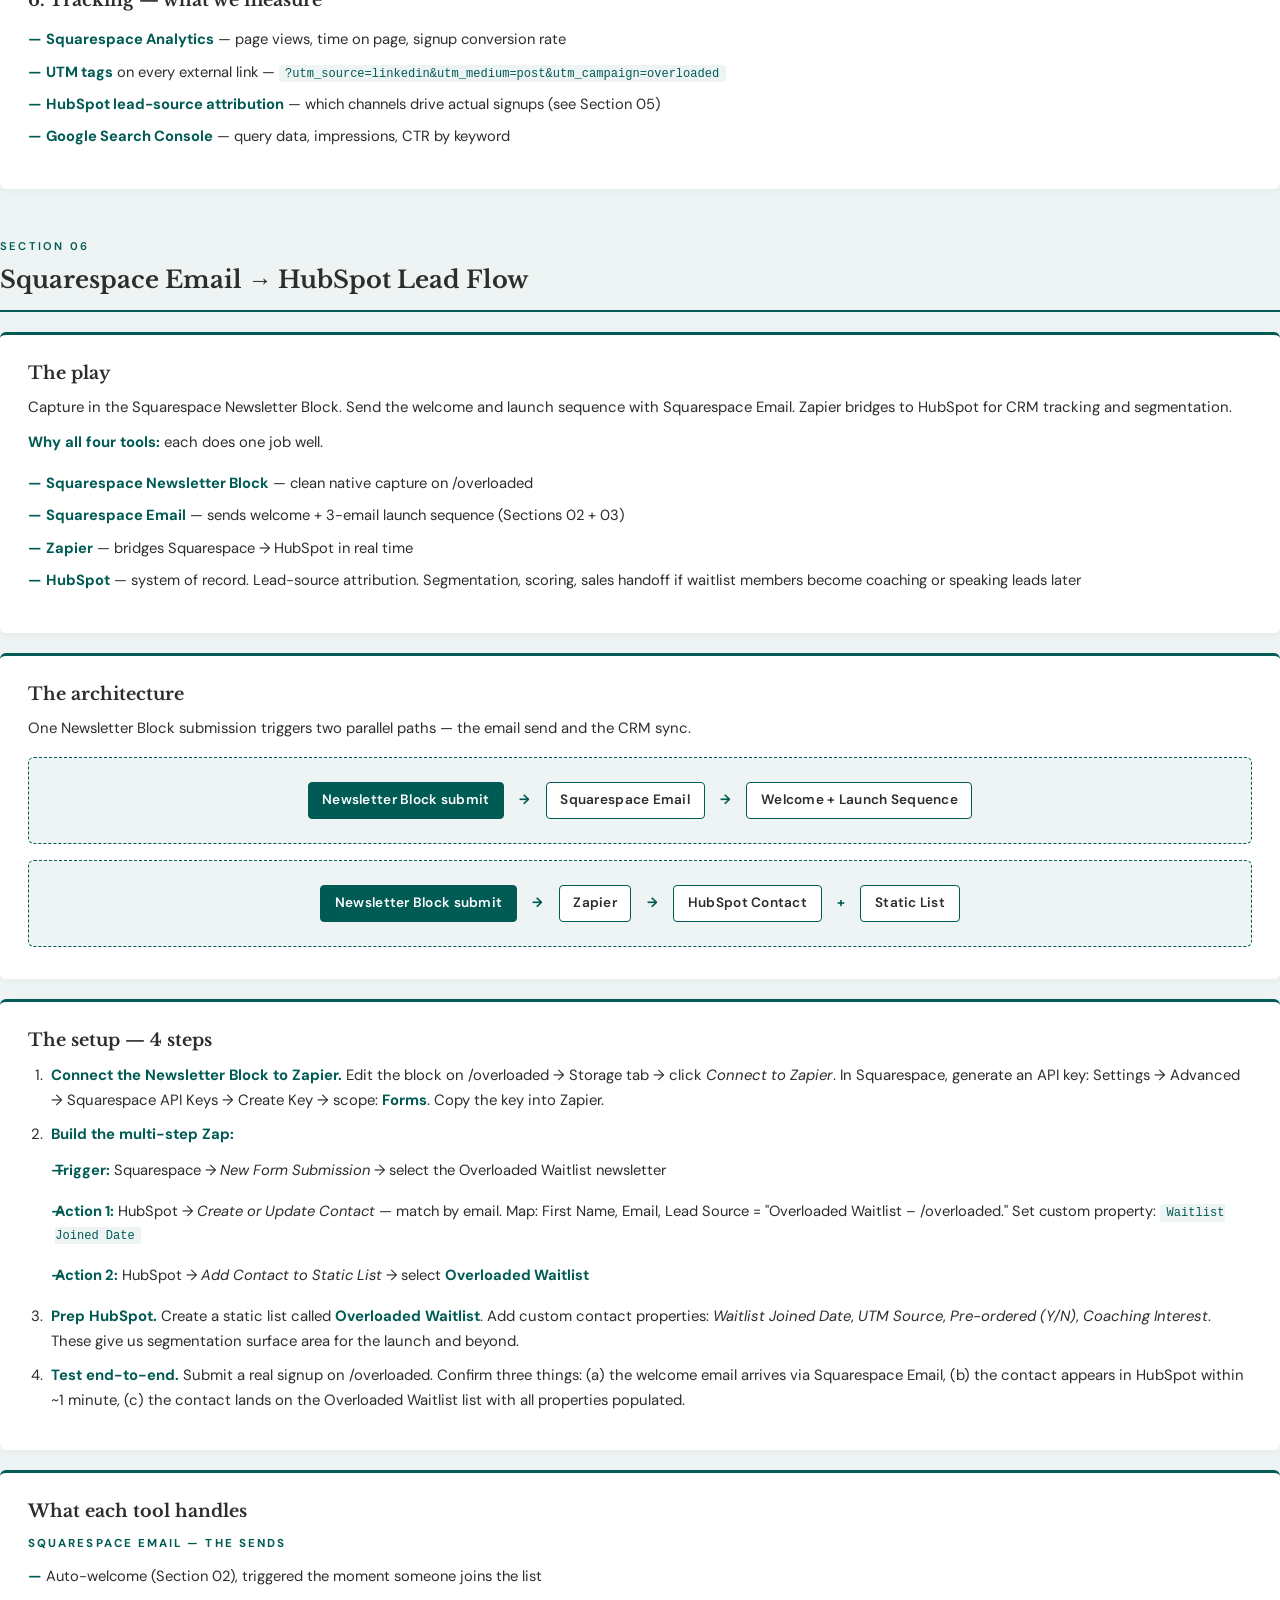
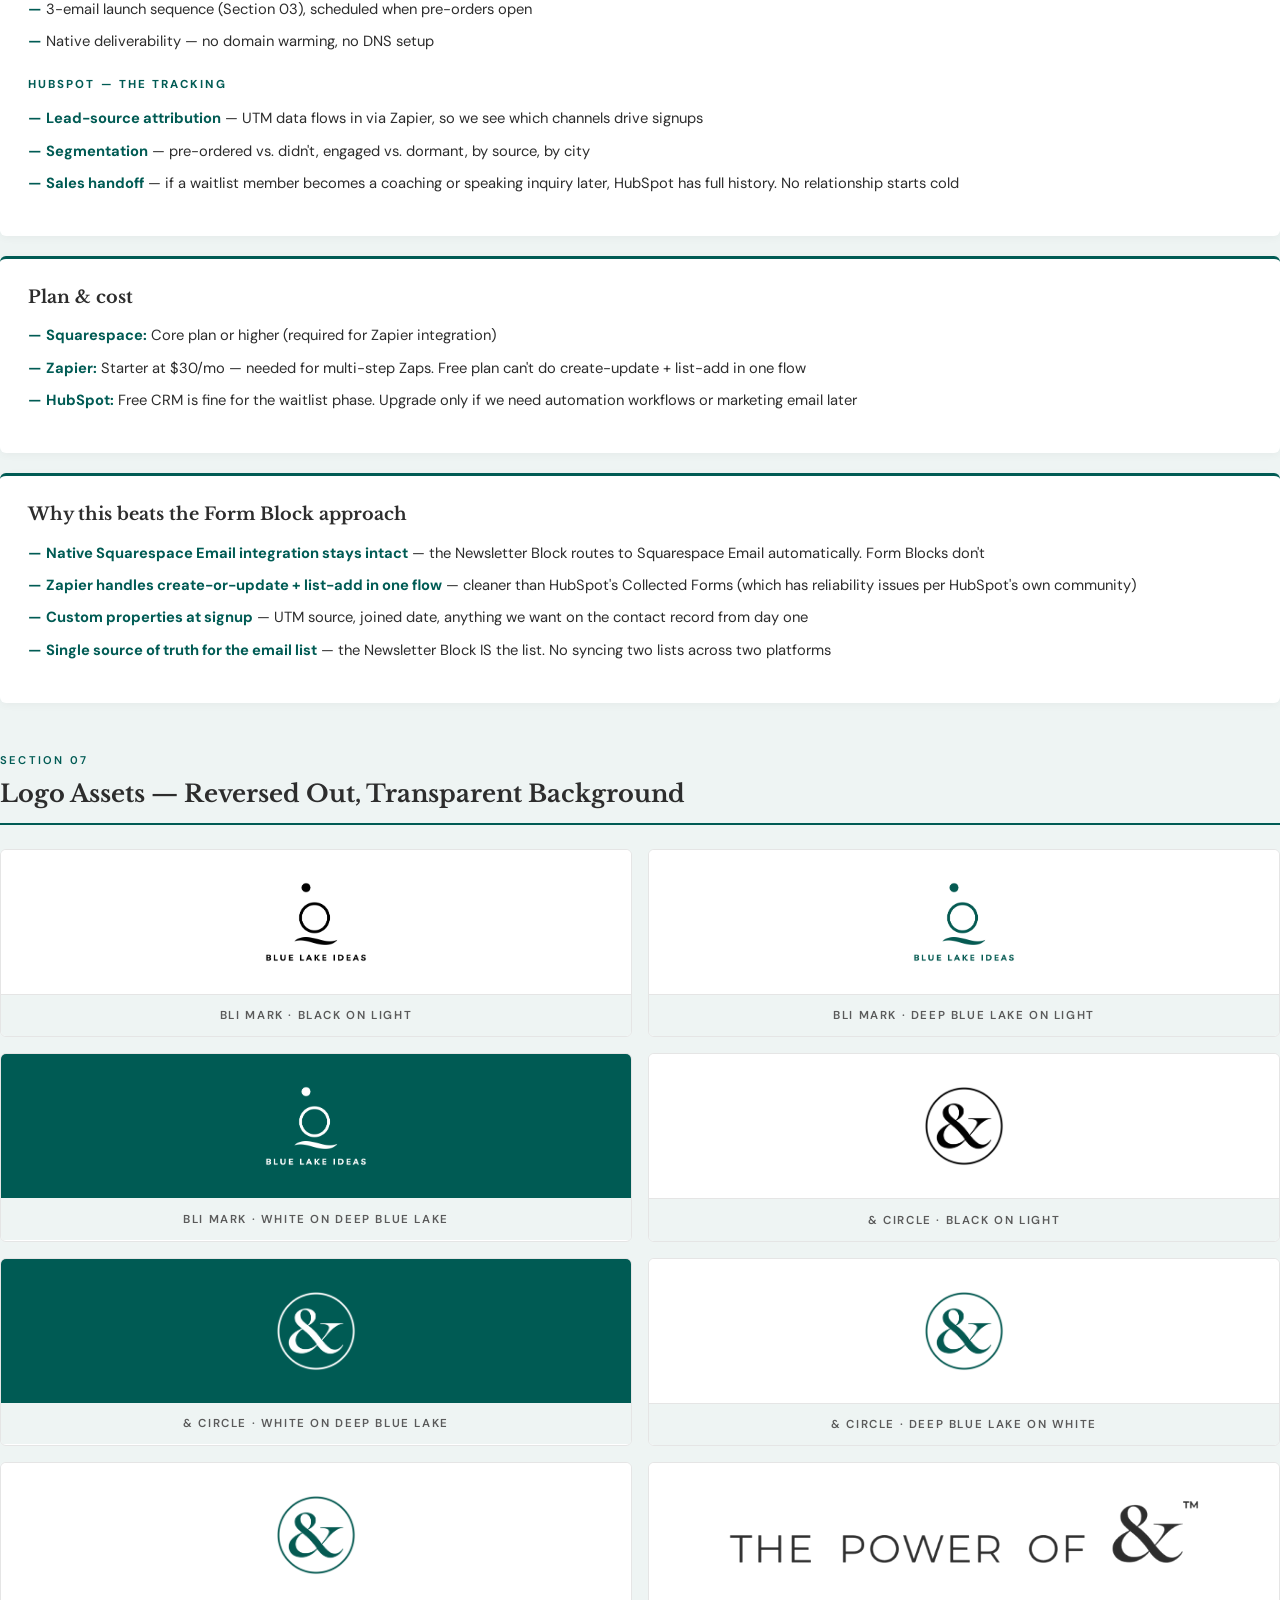
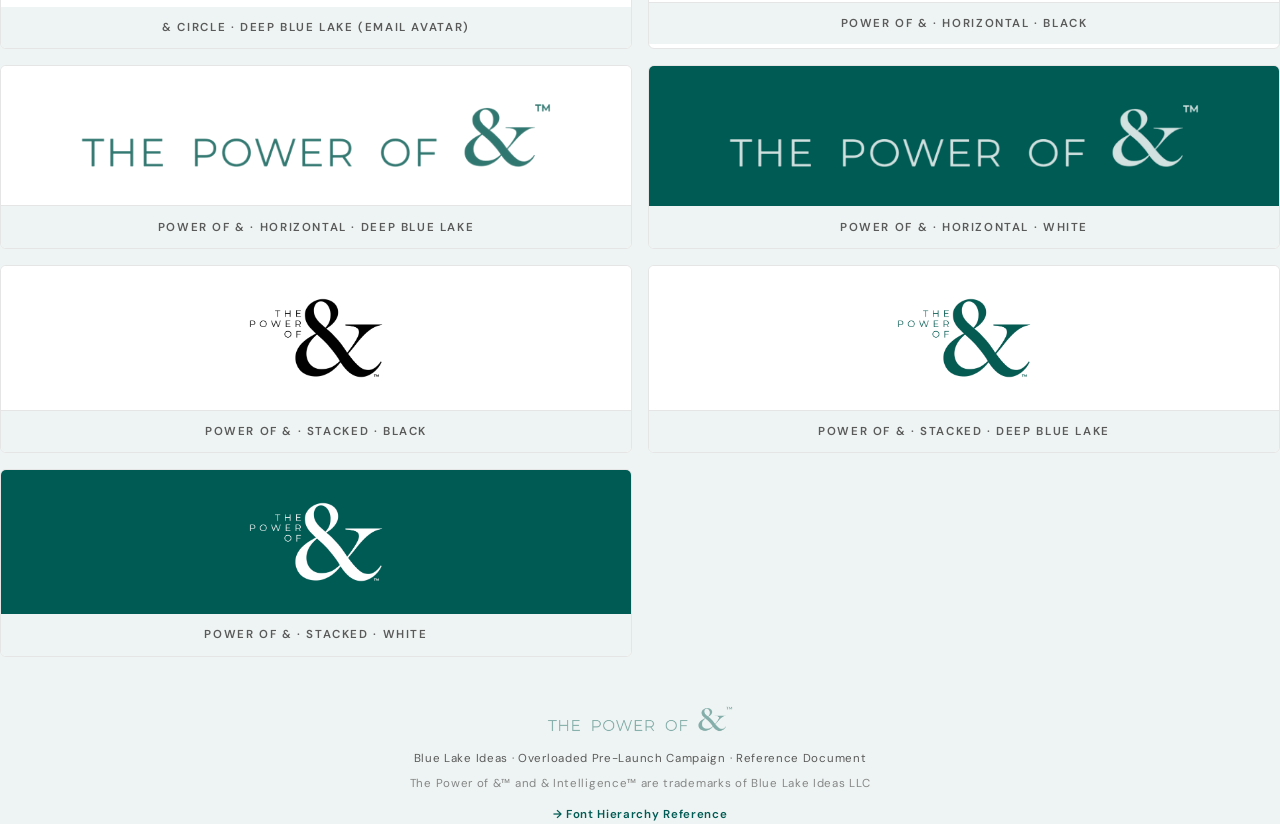
==== commit 32b228c8: "BRAND CORRECTION: replace teal with official palette — Deep Blue Lake, Kalkaska Mud, Warm Clay, Ashe" ====
--- a/index.html
+++ b/index.html
@@ -7,31 +7,31 @@
 <link href="https://fonts.googleapis.com/css2?family=Libre+Baskerville:ital,wght@0,400;0,700;1,400&family=DM+Sans:wght@300;400;500;600;700&display=swap" rel="stylesheet">
 <style>
   :root {
-    --teal: #045951;
-    --teal-deep: #033f39;
-    --black: #1a1a1a;
-    --text: #2c2a27;
-    --text-light: #5c5955;
-    --white: #ffffff;
-    --cream: #f8f7f4;
-    --border: #e0ddd8;
-    --gold: #c4975a;
+    --deep-blue-lake: #005B54;
+    --deep-blue-lake-deep: #003D38;
+    --ashes-brindle: #2D2D2D;
+    --text: #2D2D2D;
+    --text-light: #5A5A5A;
+    --clarity-white: #ffffff;
+    --kalkaska-mud: #EEF4F3;
+    --border: #E5E5E5;
+    --warm-clay: #A66900;
   }
   * { margin: 0; padding: 0; box-sizing: border-box; }
   html { scroll-behavior: smooth; }
   body {
     font-family: 'DM Sans', -apple-system, sans-serif;
-    background: var(--cream);
+    background: var(--kalkaska-mud);
     color: var(--text);
     line-height: 1.65;
     -webkit-font-smoothing: antialiased;
   }
-  ::selection { background: var(--teal); color: var(--white); }
+  ::selection { background: var(--deep-blue-lake); color: var(--clarity-white); }
 
   /* ─── Doc header ─── */
   .doc-header {
-    background: var(--teal);
-    color: var(--white);
+    background: var(--deep-blue-lake);
+    color: var(--clarity-white);
     padding: 2.5rem 2rem 2.25rem;
     text-align: center;
   }
@@ -70,7 +70,7 @@
 
   .section-header {
     margin: 3rem 0 1.25rem;
-    border-bottom: 2px solid var(--teal);
+    border-bottom: 2px solid var(--deep-blue-lake);
     padding-bottom: 0.6rem;
   }
   .section-header:first-of-type { margin-top: 0; }
@@ -78,20 +78,20 @@
     font-size: 0.7rem;
     letter-spacing: 0.2em;
     text-transform: uppercase;
-    color: var(--teal);
+    color: var(--deep-blue-lake);
     font-weight: 600;
   }
   .section-header h2 {
     font-family: 'Libre Baskerville', serif;
     font-size: 1.5rem;
     font-weight: 700;
-    color: var(--black);
+    color: var(--ashes-brindle);
     margin-top: 0.3rem;
   }
 
   /* ─── Browser frame ─── */
   .browser {
-    background: var(--white);
+    background: var(--clarity-white);
     border-radius: 10px;
     box-shadow: 0 12px 40px rgba(4,89,81,0.12), 0 2px 6px rgba(0,0,0,0.04);
     overflow: hidden;
@@ -111,7 +111,7 @@
   .dot.g { background: #27c93f; }
   .url-bar {
     flex: 1;
-    background: var(--white);
+    background: var(--clarity-white);
     border-radius: 5px;
     padding: 0.3rem 0.75rem;
     font-size: 0.72rem;
@@ -122,7 +122,7 @@
 
   /* ─── Squarespace nav strip ─── */
   .ss-nav {
-    background: var(--teal);
+    background: var(--deep-blue-lake);
     padding: 0.85rem 2rem;
     display: flex;
     align-items: center;
@@ -149,13 +149,13 @@
   .hero {
     padding: 4rem 2rem 3rem;
     text-align: center;
-    background: var(--white);
+    background: var(--clarity-white);
   }
   .hero .eyebrow {
     font-size: 0.72rem;
     letter-spacing: 0.22em;
     text-transform: uppercase;
-    color: var(--teal);
+    color: var(--deep-blue-lake);
     font-weight: 600;
     margin-bottom: 1.5rem;
   }
@@ -163,7 +163,7 @@
     font-family: 'Libre Baskerville', serif;
     font-weight: 700;
     font-size: 3.6rem;
-    color: var(--black);
+    color: var(--ashes-brindle);
     line-height: 1.05;
     margin-bottom: 0.5rem;
     letter-spacing: -0.01em;
@@ -196,7 +196,7 @@
   .hero .lead {
     font-size: 0.95rem;
     font-weight: 600;
-    color: var(--black);
+    color: var(--ashes-brindle);
     letter-spacing: 0.04em;
     text-transform: uppercase;
     margin-bottom: 2.25rem;
@@ -210,7 +210,7 @@
     line-height: 1.55;
   }
   .smart-block strong {
-    color: var(--teal);
+    color: var(--deep-blue-lake);
     font-weight: 700;
   }
   .smart-block.center { text-align: center; }
@@ -229,7 +229,7 @@
     flex: 1;
     padding: 0.85rem 1rem;
     border: 1.5px solid var(--border);
-    background: var(--white);
+    background: var(--clarity-white);
     font-family: inherit;
     font-size: 0.95rem;
     color: var(--text);
@@ -237,8 +237,8 @@
   }
   .form-input::placeholder { color: #a8a5a0; }
   .form-btn {
-    background: var(--teal);
-    color: var(--white);
+    background: var(--deep-blue-lake);
+    color: var(--clarity-white);
     padding: 0.85rem 1.5rem;
     border: none;
     font-family: inherit;
@@ -250,18 +250,18 @@
     border-radius: 2px;
     transition: background 0.2s;
   }
-  .form-btn:hover { background: var(--teal-deep); }
+  .form-btn:hover { background: var(--deep-blue-lake-deep); }
   .form-fineprint {
     font-size: 0.78rem;
     color: var(--text-light);
     margin-top: 1.25rem;
   }
-  .form-fineprint .pipe { color: var(--teal); margin: 0 0.5rem; }
+  .form-fineprint .pipe { color: var(--deep-blue-lake); margin: 0 0.5rem; }
 
   /* ─── Page footer (Squarespace) ─── */
   .ss-foot {
-    background: var(--teal);
-    color: var(--white);
+    background: var(--deep-blue-lake);
+    color: var(--clarity-white);
     padding: 2rem 2rem 1.75rem;
     text-align: center;
   }
@@ -287,7 +287,7 @@
 
   /* ─── Email mockup (phone) ─── */
   .email-stage {
-    background: var(--cream);
+    background: var(--kalkaska-mud);
     padding: 2.5rem 1rem 3rem;
     border-radius: 10px;
     margin-top: 1.5rem;
@@ -297,15 +297,15 @@
   .phone {
     width: 100%;
     max-width: 380px;
-    background: var(--white);
+    background: var(--clarity-white);
     border-radius: 28px;
     overflow: hidden;
     box-shadow: 0 18px 50px rgba(0,0,0,0.18);
-    border: 8px solid #1a1a1a;
+    border: 8px solid #2D2D2D;
   }
   .phone-status {
-    background: #1a1a1a;
-    color: var(--white);
+    background: #2D2D2D;
+    color: var(--clarity-white);
     padding: 0.4rem 1.2rem;
     display: flex;
     justify-content: space-between;
@@ -313,7 +313,7 @@
     font-weight: 600;
   }
   .mail-header {
-    background: var(--white);
+    background: var(--clarity-white);
     padding: 0.9rem 1.1rem 0.7rem;
     border-bottom: 1px solid #efece6;
   }
@@ -325,7 +325,7 @@
   }
   .avatar {
     width: 44px; height: 44px;
-    background: var(--teal);
+    background: var(--deep-blue-lake);
     border-radius: 50%;
     display: flex;
     align-items: center;
@@ -339,13 +339,13 @@
     object-fit: contain;
   }
   .mail-meta { font-size: 0.78rem; }
-  .mail-meta .name { font-weight: 700; color: var(--black); }
+  .mail-meta .name { font-weight: 700; color: var(--ashes-brindle); }
   .mail-meta .addr { color: var(--text-light); font-size: 0.72rem; }
   .mail-subject {
     font-family: 'Libre Baskerville', serif;
     font-style: italic;
     font-size: 1.05rem;
-    color: var(--black);
+    color: var(--ashes-brindle);
     padding: 0 0.2rem;
   }
   .mail-body {
@@ -355,7 +355,7 @@
     color: var(--text);
   }
   .mail-body p { margin-bottom: 0.9rem; }
-  .mail-body strong { color: var(--teal); font-weight: 700; }
+  .mail-body strong { color: var(--deep-blue-lake); font-weight: 700; }
   .mail-body ul {
     list-style: none;
     margin: 0.5rem 0 1rem;
@@ -369,7 +369,7 @@
     content: "—";
     position: absolute;
     left: 0;
-    color: var(--teal);
+    color: var(--deep-blue-lake);
     font-weight: 700;
   }
   .mail-sig {
@@ -382,7 +382,7 @@
   .mail-sig .name {
     font-family: 'Libre Baskerville', serif;
     font-style: italic;
-    color: var(--teal);
+    color: var(--deep-blue-lake);
     font-weight: 700;
   }
   .mail-sig img {
@@ -399,14 +399,14 @@
     font-style: italic;
   }
   .mail-ps strong {
-    color: var(--teal);
+    color: var(--deep-blue-lake);
     font-style: normal;
   }
 
   /* ─── Launch sequence layout ─── */
   .launch-intro {
-    background: var(--white);
-    border-left: 4px solid var(--teal);
+    background: var(--clarity-white);
+    border-left: 4px solid var(--deep-blue-lake);
     padding: 1.25rem 1.5rem;
     margin: 1.5rem 0 0;
     border-radius: 0 4px 4px 0;
@@ -414,7 +414,7 @@
     font-size: 0.95rem;
     line-height: 1.6;
   }
-  .launch-intro strong { color: var(--teal); font-weight: 700; }
+  .launch-intro strong { color: var(--deep-blue-lake); font-weight: 700; }
   .email-row {
     display: grid;
     grid-template-columns: repeat(auto-fit, minmax(320px, 1fr));
@@ -422,7 +422,7 @@
     margin-top: 1.5rem;
   }
   .email-cell {
-    background: var(--cream);
+    background: var(--kalkaska-mud);
     padding: 1.5rem 1rem 1.75rem;
     border-radius: 10px;
     display: flex;
@@ -430,8 +430,8 @@
     align-items: center;
   }
   .email-cell .timing {
-    background: var(--teal);
-    color: var(--white);
+    background: var(--deep-blue-lake);
+    color: var(--clarity-white);
     font-size: 0.65rem;
     letter-spacing: 0.18em;
     text-transform: uppercase;
@@ -445,8 +445,8 @@
   .email-cell .mail-subject { font-size: 0.95rem; }
   .form-btn-inline {
     display: inline-block;
-    background: var(--teal);
-    color: var(--white);
+    background: var(--deep-blue-lake);
+    color: var(--clarity-white);
     padding: 0.55rem 1rem;
     font-size: 0.7rem;
     font-weight: 700;
@@ -459,8 +459,8 @@
 
   /* ─── Implementation notes ─── */
   .notes {
-    background: var(--white);
-    border-left: 4px solid var(--teal);
+    background: var(--clarity-white);
+    border-left: 4px solid var(--deep-blue-lake);
     padding: 1.5rem 1.75rem;
     margin-top: 1.5rem;
     border-radius: 0 4px 4px 0;
@@ -470,7 +470,7 @@
     font-family: 'Libre Baskerville', serif;
     font-weight: 700;
     font-size: 1.05rem;
-    color: var(--black);
+    color: var(--ashes-brindle);
     margin-bottom: 0.75rem;
   }
   .notes ol {
@@ -479,37 +479,37 @@
     line-height: 1.7;
   }
   .notes ol li { margin-bottom: 0.5rem; }
-  .notes strong { color: var(--teal); }
+  .notes strong { color: var(--deep-blue-lake); }
   .notes code {
-    background: var(--cream);
+    background: var(--kalkaska-mud);
     padding: 0.1rem 0.4rem;
     border-radius: 3px;
     font-family: 'SF Mono', Menlo, monospace;
     font-size: 0.85em;
-    color: var(--teal);
+    color: var(--deep-blue-lake);
   }
 
   /* ─── Strategy section blocks ─── */
   .strategy-card {
-    background: var(--white);
+    background: var(--clarity-white);
     border-radius: 6px;
     padding: 1.5rem 1.75rem;
     margin-top: 1.25rem;
     box-shadow: 0 2px 8px rgba(0,0,0,0.04);
-    border-top: 3px solid var(--teal);
+    border-top: 3px solid var(--deep-blue-lake);
   }
   .strategy-card h3 {
     font-family: 'Libre Baskerville', serif;
     font-weight: 700;
     font-size: 1.1rem;
-    color: var(--black);
+    color: var(--ashes-brindle);
     margin-bottom: 0.5rem;
   }
   .strategy-card h4 {
     font-size: 0.72rem;
     letter-spacing: 0.18em;
     text-transform: uppercase;
-    color: var(--teal);
+    color: var(--deep-blue-lake);
     font-weight: 700;
     margin: 1.1rem 0 0.5rem;
   }
@@ -519,7 +519,7 @@
     line-height: 1.6;
     margin-bottom: 0.75rem;
   }
-  .strategy-card strong { color: var(--teal); font-weight: 700; }
+  .strategy-card strong { color: var(--deep-blue-lake); font-weight: 700; }
   .strategy-card ul {
     list-style: none;
     margin: 0.4rem 0 0.75rem;
@@ -535,7 +535,7 @@
     content: "—";
     position: absolute;
     left: 0;
-    color: var(--teal);
+    color: var(--deep-blue-lake);
     font-weight: 700;
   }
   .strategy-card ol {
@@ -546,12 +546,12 @@
   }
   .strategy-card ol li { margin-bottom: 0.55rem; padding-left: 0.25rem; }
   .strategy-card code {
-    background: var(--cream);
+    background: var(--kalkaska-mud);
     padding: 0.1rem 0.4rem;
     border-radius: 3px;
     font-family: 'SF Mono', Menlo, monospace;
     font-size: 0.82em;
-    color: var(--teal);
+    color: var(--deep-blue-lake);
     word-break: break-word;
   }
   .strategy-grid {
@@ -562,7 +562,7 @@
   }
   .keyword-pill {
     display: inline-block;
-    background: var(--cream);
+    background: var(--kalkaska-mud);
     border: 1px solid var(--border);
     color: var(--text);
     padding: 0.3rem 0.7rem;
@@ -571,13 +571,13 @@
     margin: 0.15rem 0.2rem 0.15rem 0;
   }
   .keyword-pill.primary {
-    background: var(--teal);
-    color: var(--white);
-    border-color: var(--teal);
+    background: var(--deep-blue-lake);
+    color: var(--clarity-white);
+    border-color: var(--deep-blue-lake);
   }
   .flow-diagram {
-    background: var(--cream);
-    border: 1px dashed var(--teal);
+    background: var(--kalkaska-mud);
+    border: 1px dashed var(--deep-blue-lake);
     border-radius: 6px;
     padding: 1.25rem 1rem;
     margin: 1rem 0 0.5rem;
@@ -588,21 +588,21 @@
     letter-spacing: 0.02em;
   }
   .flow-diagram .arrow {
-    color: var(--teal);
+    color: var(--deep-blue-lake);
     margin: 0 0.5rem;
     font-weight: 700;
   }
   .flow-diagram .node {
     display: inline-block;
-    background: var(--white);
+    background: var(--clarity-white);
     padding: 0.4rem 0.85rem;
     border-radius: 4px;
-    border: 1.5px solid var(--teal);
+    border: 1.5px solid var(--deep-blue-lake);
     margin: 0.25rem;
   }
   .flow-diagram .node.accent {
-    background: var(--teal);
-    color: var(--white);
+    background: var(--deep-blue-lake);
+    color: var(--clarity-white);
   }
 
   /* ─── Does/doesn't comparison ─── */
@@ -620,13 +620,13 @@
   }
   .compare .does {
     background: rgba(4, 89, 81, 0.08);
-    border-left: 3px solid var(--teal);
+    border-left: 3px solid var(--deep-blue-lake);
   }
   .compare .does .lbl {
     font-size: 0.62rem;
     letter-spacing: 0.2em;
     text-transform: uppercase;
-    color: var(--teal);
+    color: var(--deep-blue-lake);
     font-weight: 700;
     margin-bottom: 0.3rem;
   }
@@ -643,16 +643,16 @@
     margin-bottom: 0.3rem;
   }
   .role-card {
-    background: var(--cream);
+    background: var(--kalkaska-mud);
     border-radius: 6px;
     padding: 1rem 1.15rem;
     margin: 0.75rem 0;
-    border-left: 3px solid var(--teal);
+    border-left: 3px solid var(--deep-blue-lake);
   }
   .role-card .role-num {
     display: inline-block;
-    background: var(--teal);
-    color: var(--white);
+    background: var(--deep-blue-lake);
+    color: var(--clarity-white);
     width: 22px; height: 22px;
     border-radius: 50%;
     text-align: center;
@@ -666,7 +666,7 @@
     font-family: 'Libre Baskerville', serif;
     font-weight: 700;
     font-size: 0.98rem;
-    color: var(--black);
+    color: var(--ashes-brindle);
     vertical-align: middle;
   }
   .role-card .role-job {
@@ -675,7 +675,7 @@
     color: var(--text);
     line-height: 1.55;
   }
-  .role-card .role-job strong { color: var(--teal); }
+  .role-card .role-job strong { color: var(--deep-blue-lake); }
   @media (max-width: 540px) {
     .compare { grid-template-columns: 1fr; }
   }
@@ -688,13 +688,13 @@
     margin-top: 1.5rem;
   }
   .logo-card {
-    background: var(--white);
+    background: var(--clarity-white);
     border: 1px solid var(--border);
     border-radius: 6px;
     overflow: hidden;
   }
-  .logo-card.dark .swatch { background: var(--teal); }
-  .logo-card.light .swatch { background: var(--white); border-bottom: 1px solid var(--border); }
+  .logo-card.dark .swatch { background: var(--deep-blue-lake); }
+  .logo-card.light .swatch { background: var(--clarity-white); border-bottom: 1px solid var(--border); }
   .swatch {
     padding: 2rem 1rem;
     display: flex;
@@ -716,7 +716,7 @@
     color: var(--text-light);
     font-weight: 600;
     text-align: center;
-    background: var(--cream);
+    background: var(--kalkaska-mud);
   }
 
   .doc-footer {
@@ -755,7 +755,7 @@
   <div class="eyebrow">Campaign Reference</div>
   <h1>Overloaded — Waitlist Campaign</h1>
   <p>Squarespace landing page + auto-welcome email for the pre-launch waitlist of Matt Elliott's new book.</p>
-  <p style="margin-top:1rem;font-size:0.85rem;"><a href="./book.html" style="color:var(--white);text-decoration:underline;font-weight:600;letter-spacing:0.05em;">→ View the full book landing page</a> &nbsp;·&nbsp; <a href="./font-hierarchy.html" style="color:var(--white);text-decoration:underline;font-weight:600;letter-spacing:0.05em;">Font Hierarchy</a></p>
+  <p style="margin-top:1rem;font-size:0.85rem;"><a href="./book.html" style="color:var(--clarity-white);text-decoration:underline;font-weight:600;letter-spacing:0.05em;">→ View the full book landing page</a> &nbsp;·&nbsp; <a href="./font-hierarchy.html" style="color:var(--clarity-white);text-decoration:underline;font-weight:600;letter-spacing:0.05em;">Font Hierarchy</a></p>
 </div>
 
 <div class="container">
@@ -1351,11 +1351,11 @@
     </div>
     <div class="logo-card light">
       <div class="swatch"><img src="[data-uri]" alt=""></div>
-      <div class="label">BLI Mark · Teal on Light</div>
+      <div class="label">BLI Mark · Deep Blue Lake on Light</div>
     </div>
     <div class="logo-card dark">
       <div class="swatch"><img src="[data-uri]" alt=""></div>
-      <div class="label">BLI Mark · White on Teal</div>
+      <div class="label">BLI Mark · White on Deep Blue Lake</div>
     </div>
     <div class="logo-card light">
       <div class="swatch"><img src="[data-uri]" alt=""></div>
@@ -1363,15 +1363,15 @@
     </div>
     <div class="logo-card dark">
       <div class="swatch"><img src="[data-uri]" alt=""></div>
-      <div class="label">&amp; Circle · White on Teal</div>
+      <div class="label">&amp; Circle · White on Deep Blue Lake</div>
     </div>
     <div class="logo-card light">
       <div class="swatch"><img src="[data-uri]" alt=""></div>
-      <div class="label">&amp; Circle · Teal on White</div>
+      <div class="label">&amp; Circle · Deep Blue Lake on White</div>
     </div>
     <div class="logo-card dark">
-      <div class="swatch" style="background:var(--white);"><img src="[data-uri]" alt=""></div>
-      <div class="label">&amp; Circle · Teal (Email Avatar)</div>
+      <div class="swatch" style="background:var(--clarity-white);"><img src="[data-uri]" alt=""></div>
+      <div class="label">&amp; Circle · Deep Blue Lake (Email Avatar)</div>
     </div>
     <div class="logo-card light">
       <div class="swatch"><img src="[data-uri]" alt=""></div>
@@ -1379,7 +1379,7 @@
     </div>
     <div class="logo-card light">
       <div class="swatch"><img src="[data-uri]" alt=""></div>
-      <div class="label">Power of &amp; · Horizontal · Teal</div>
+      <div class="label">Power of &amp; · Horizontal · Deep Blue Lake</div>
     </div>
     <div class="logo-card dark">
       <div class="swatch"><img src="[data-uri]" alt=""></div>
@@ -1391,7 +1391,7 @@
     </div>
     <div class="logo-card light">
       <div class="swatch"><img src="[data-uri]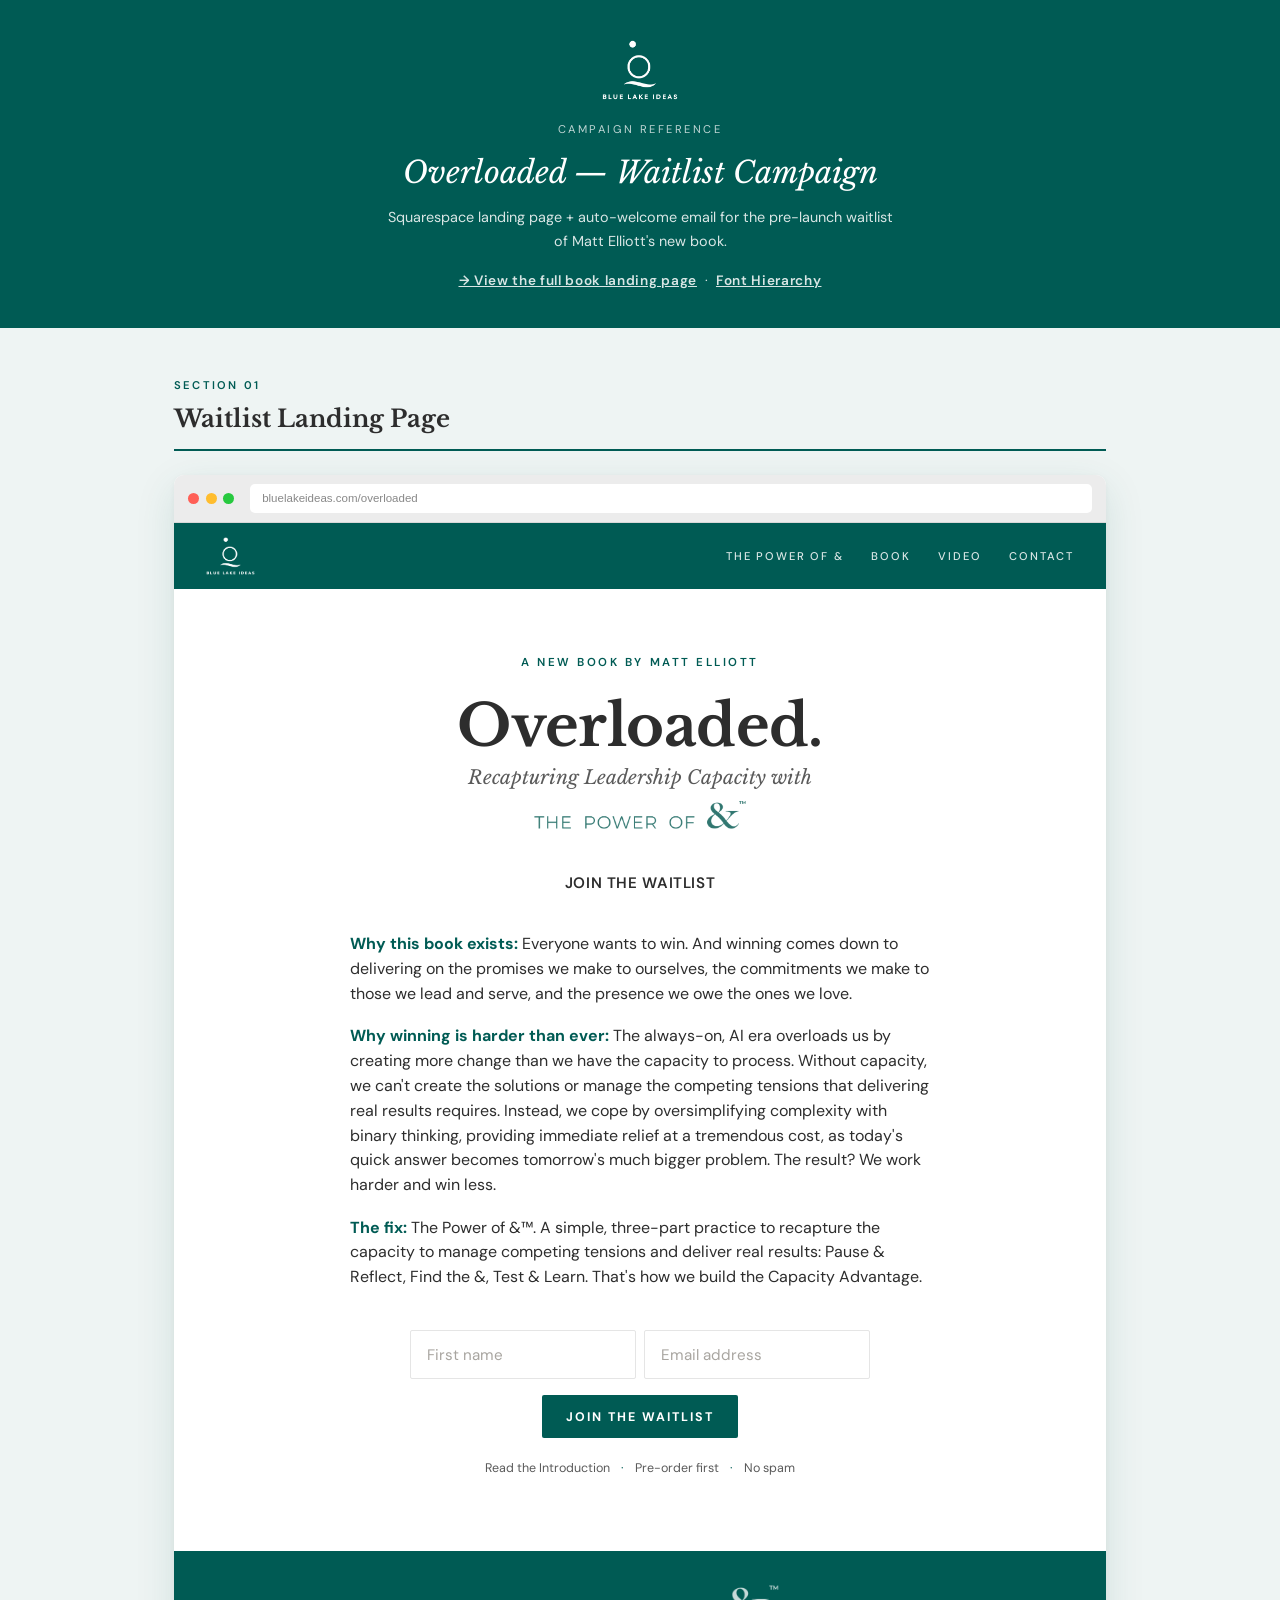
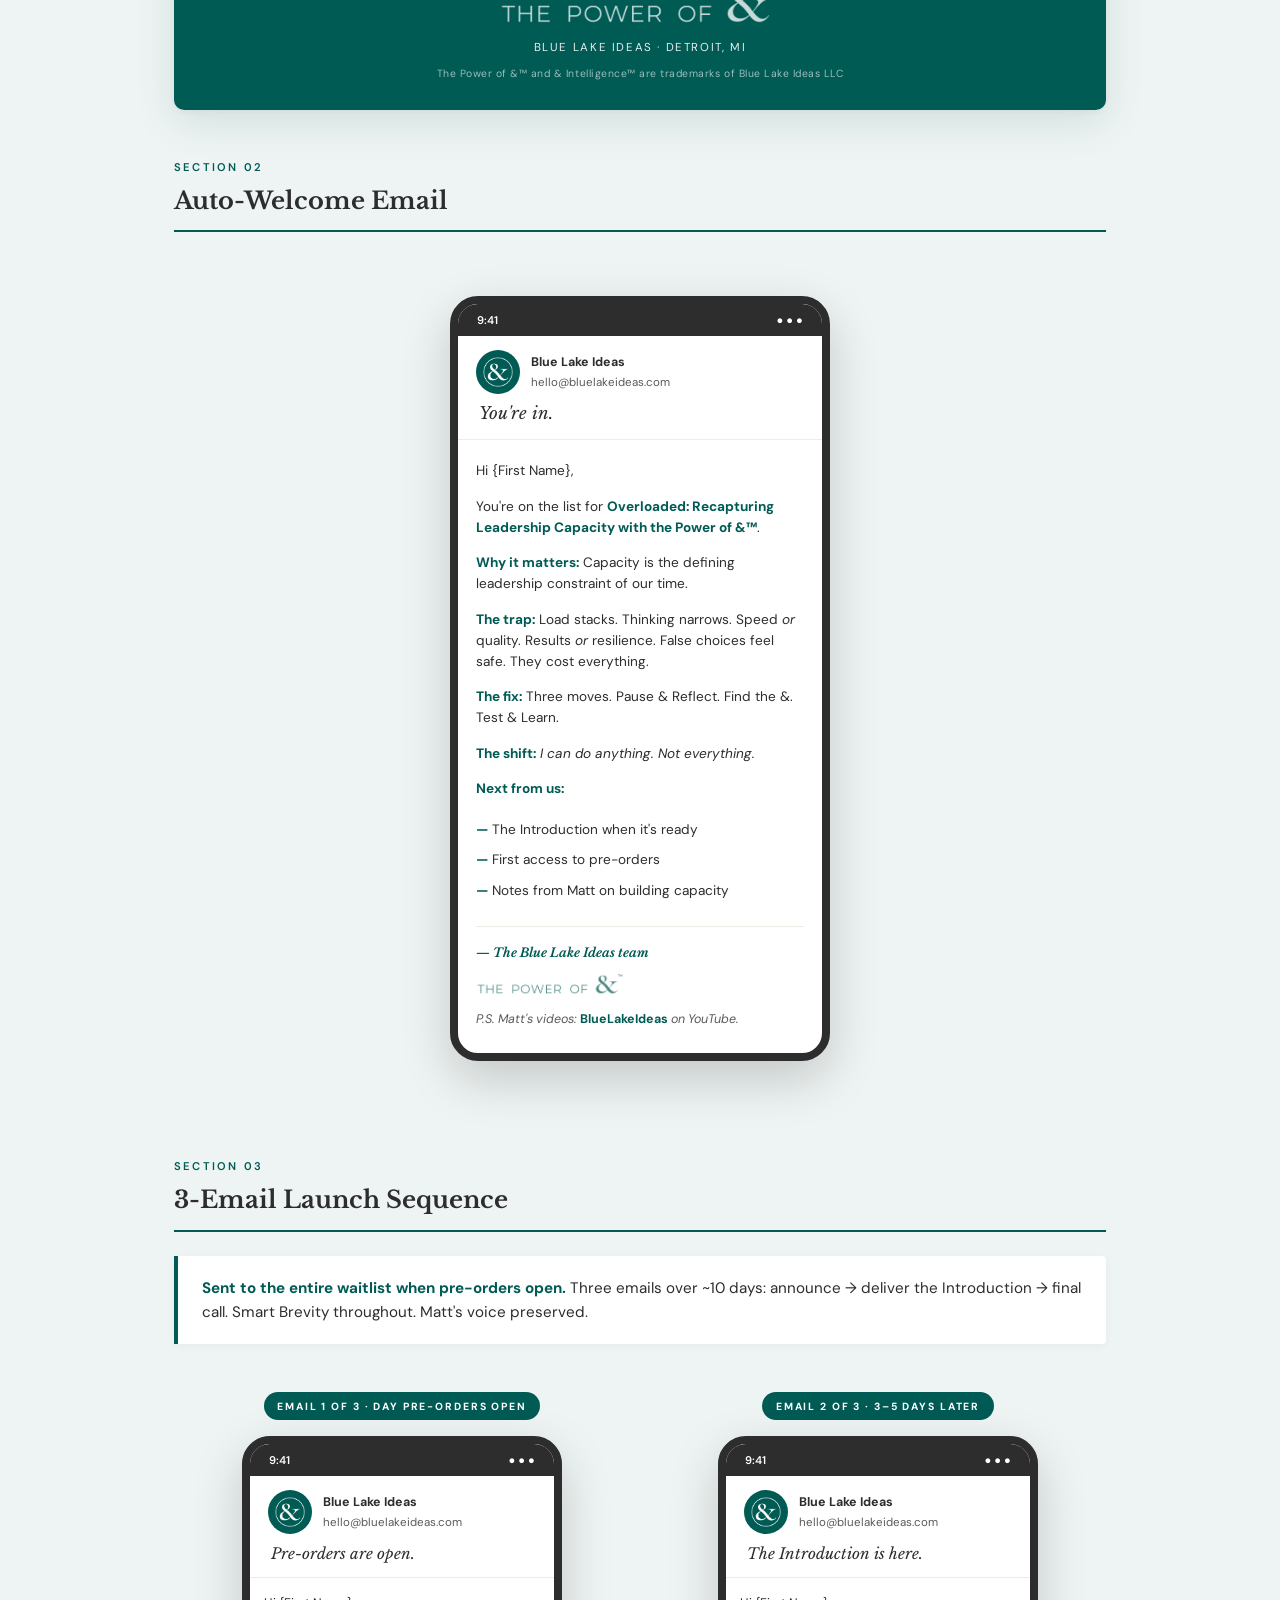
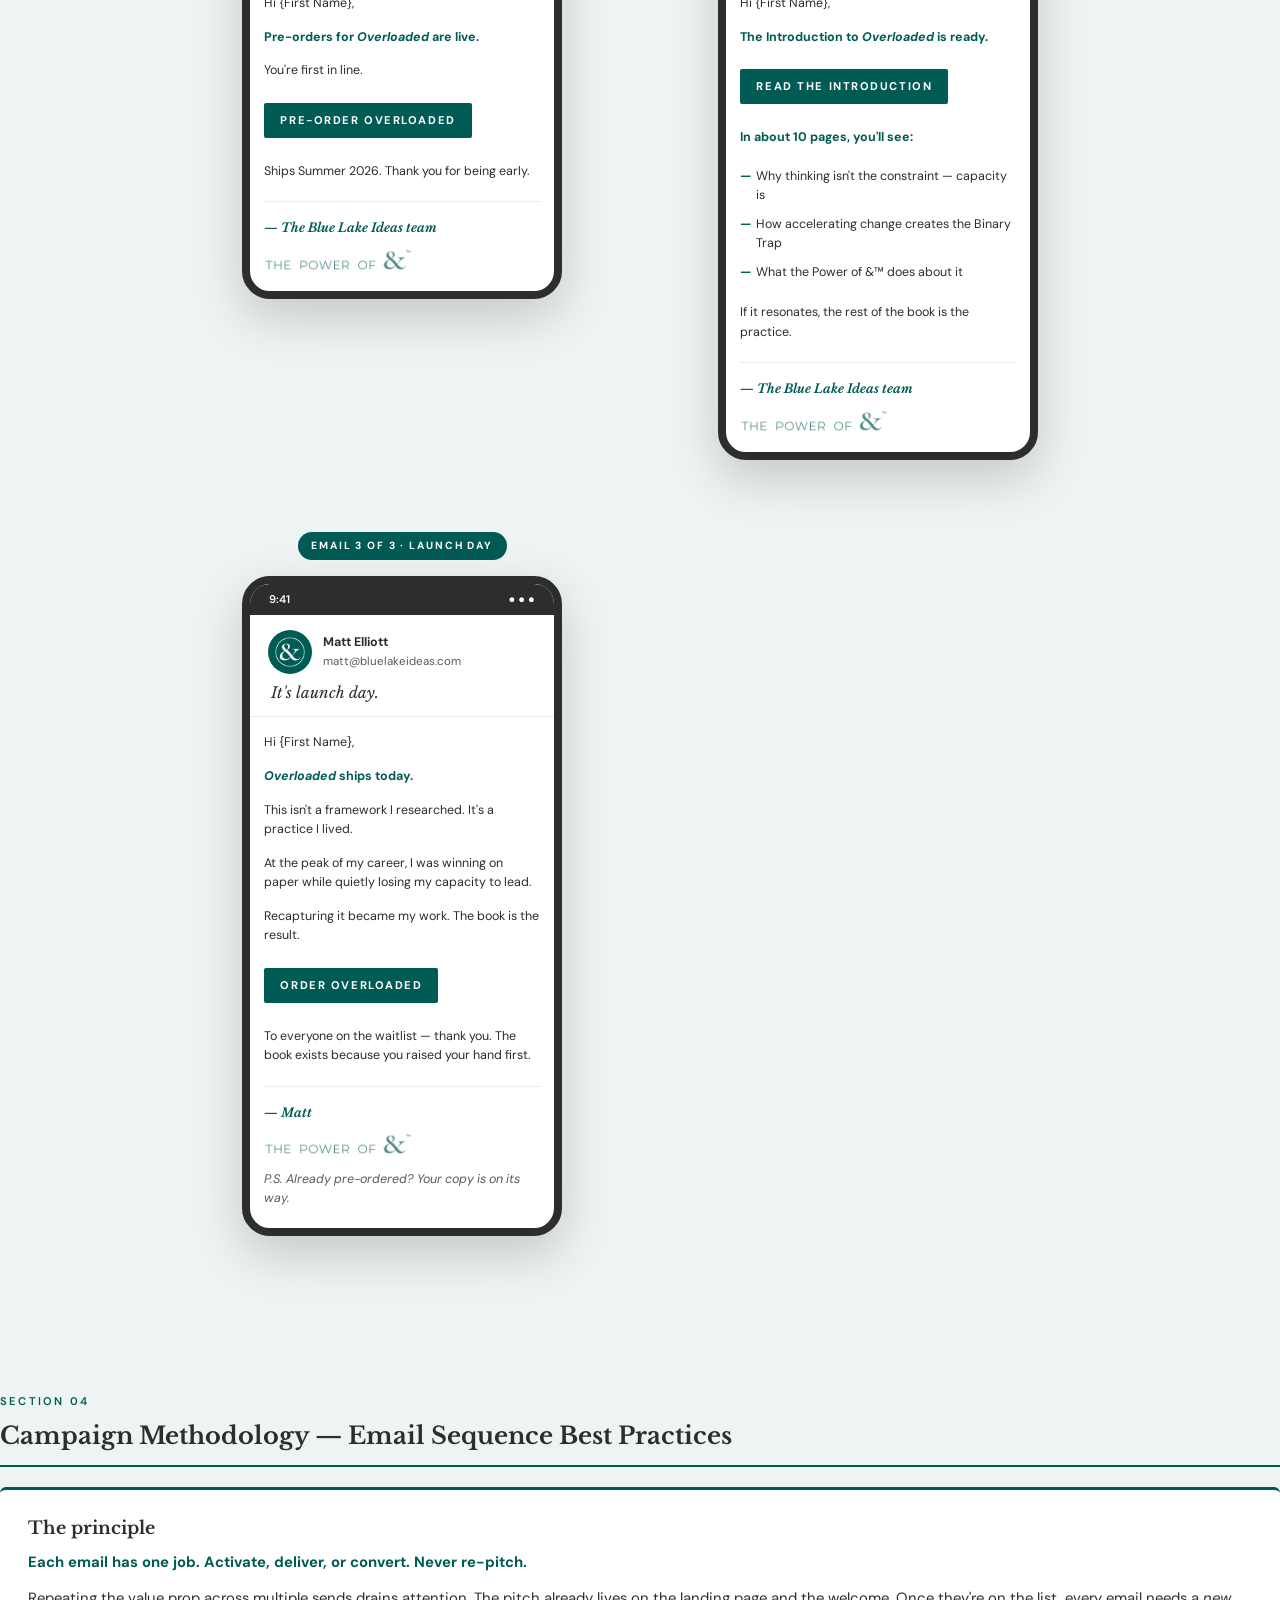
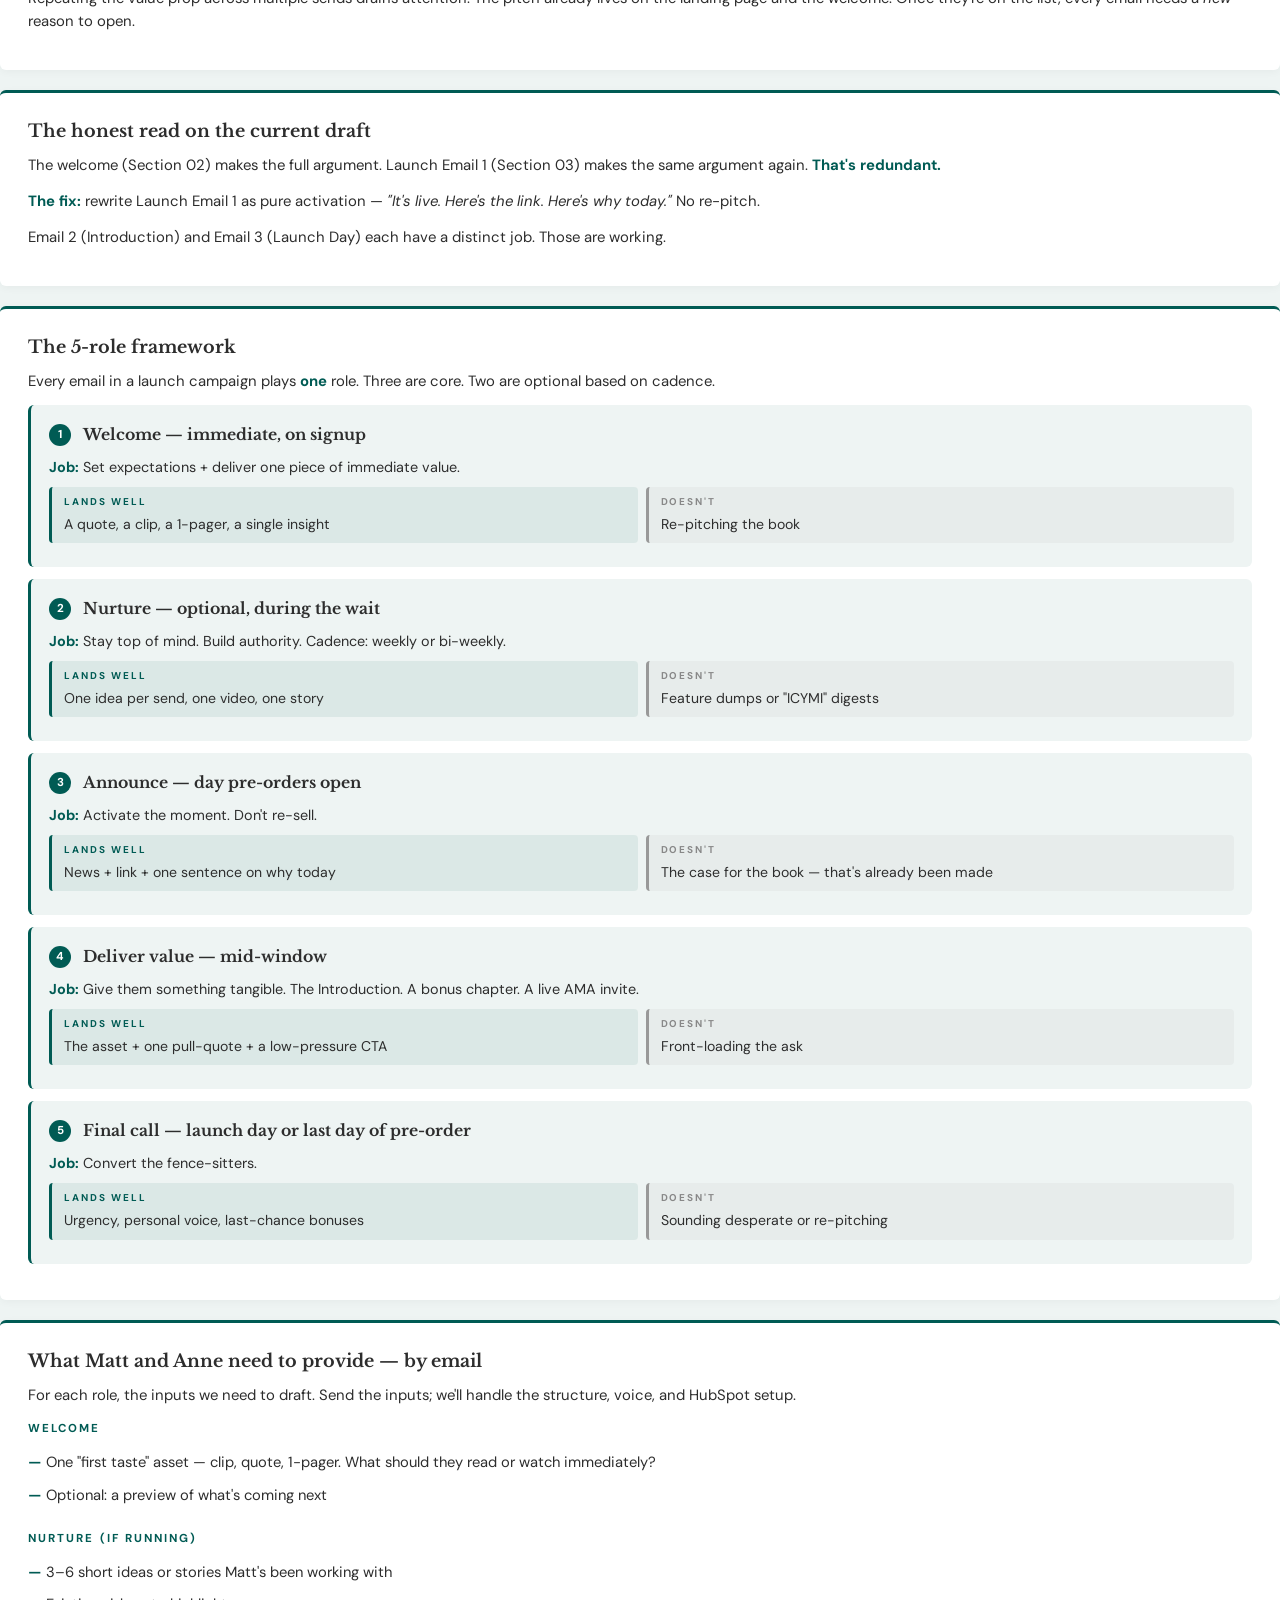
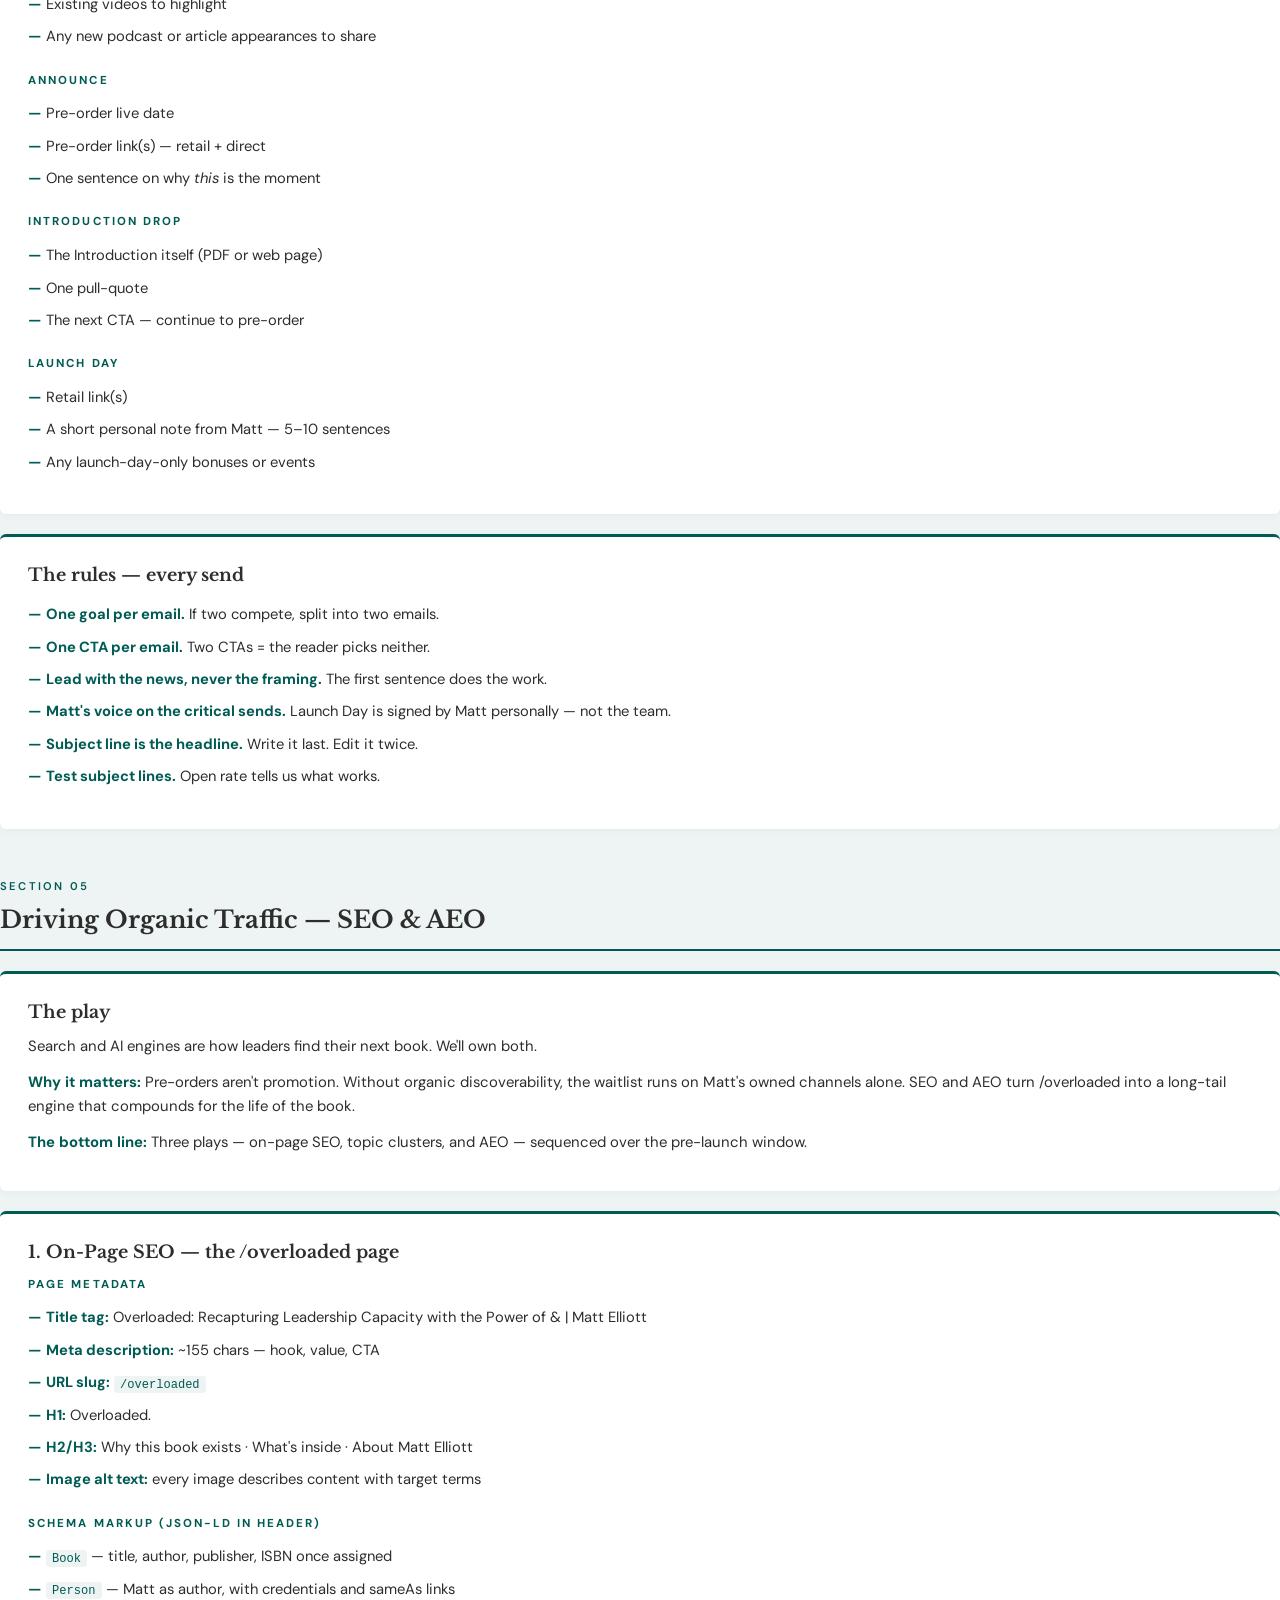
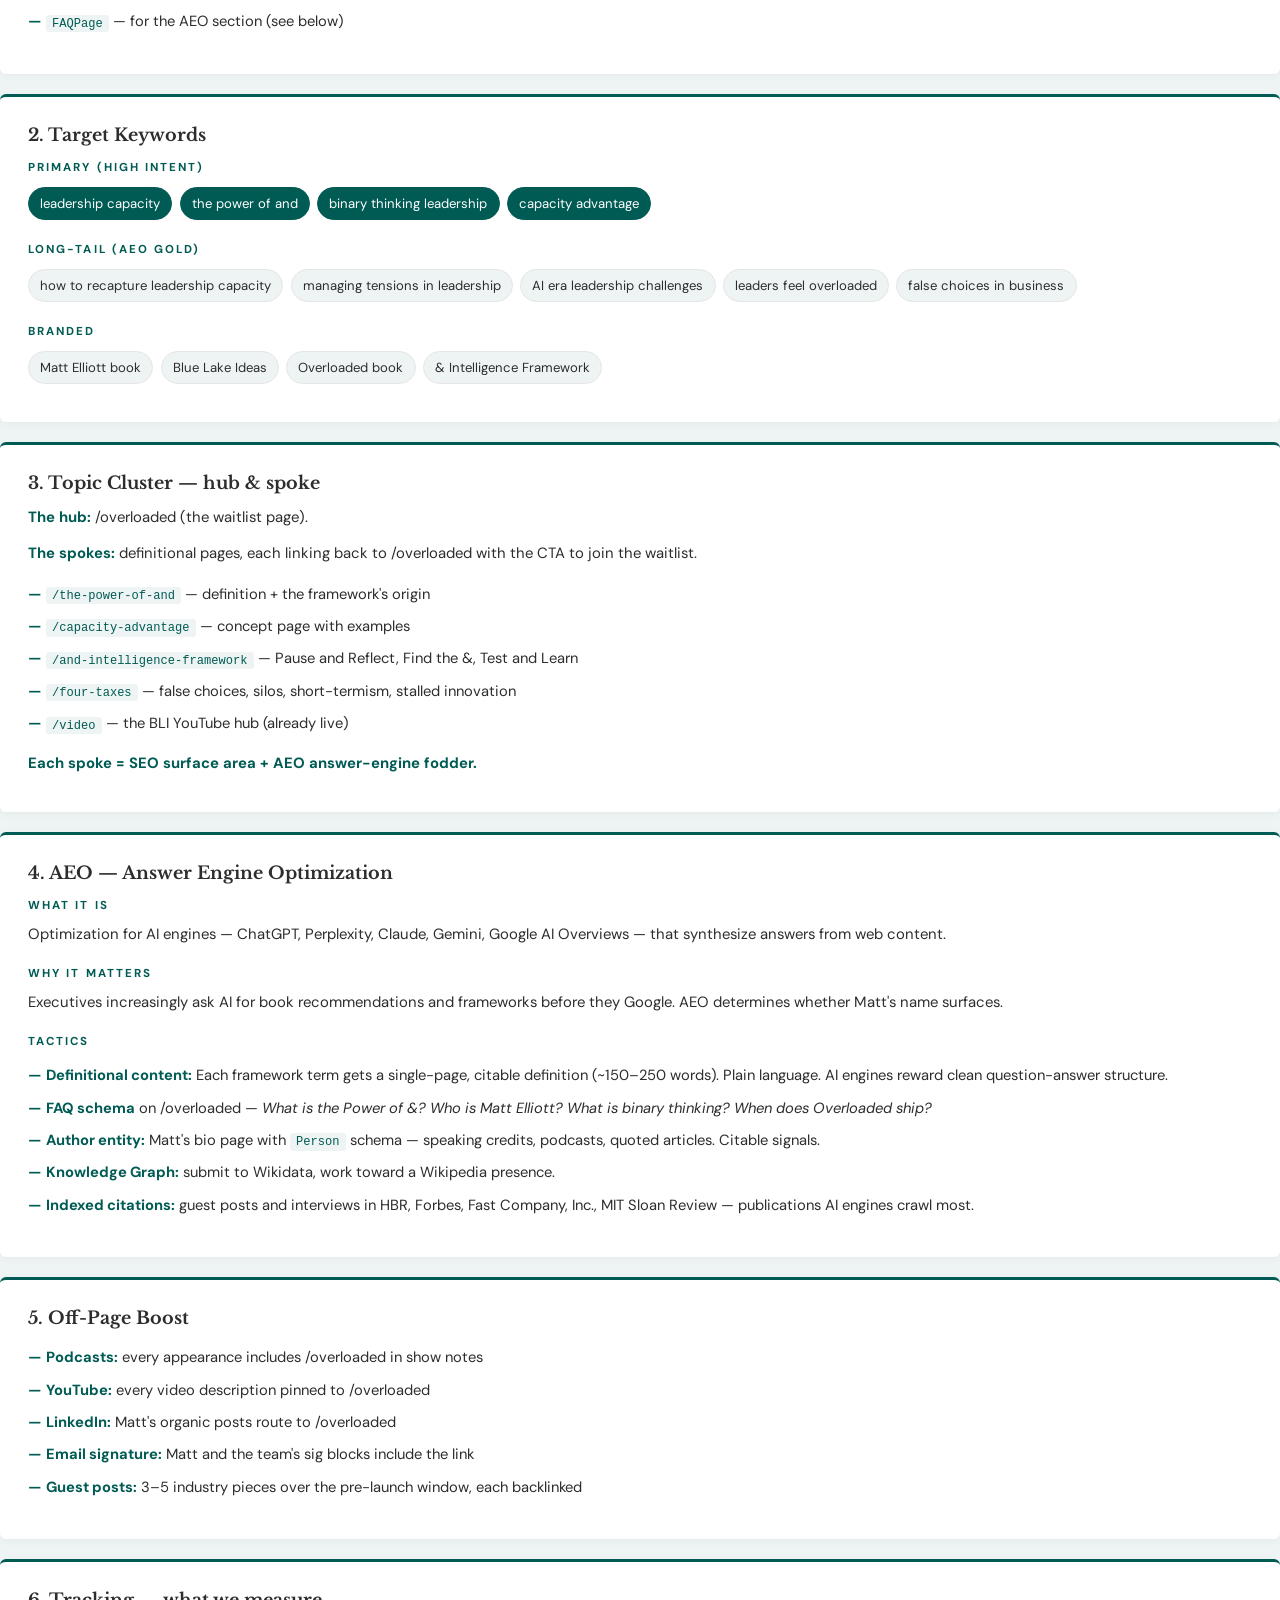
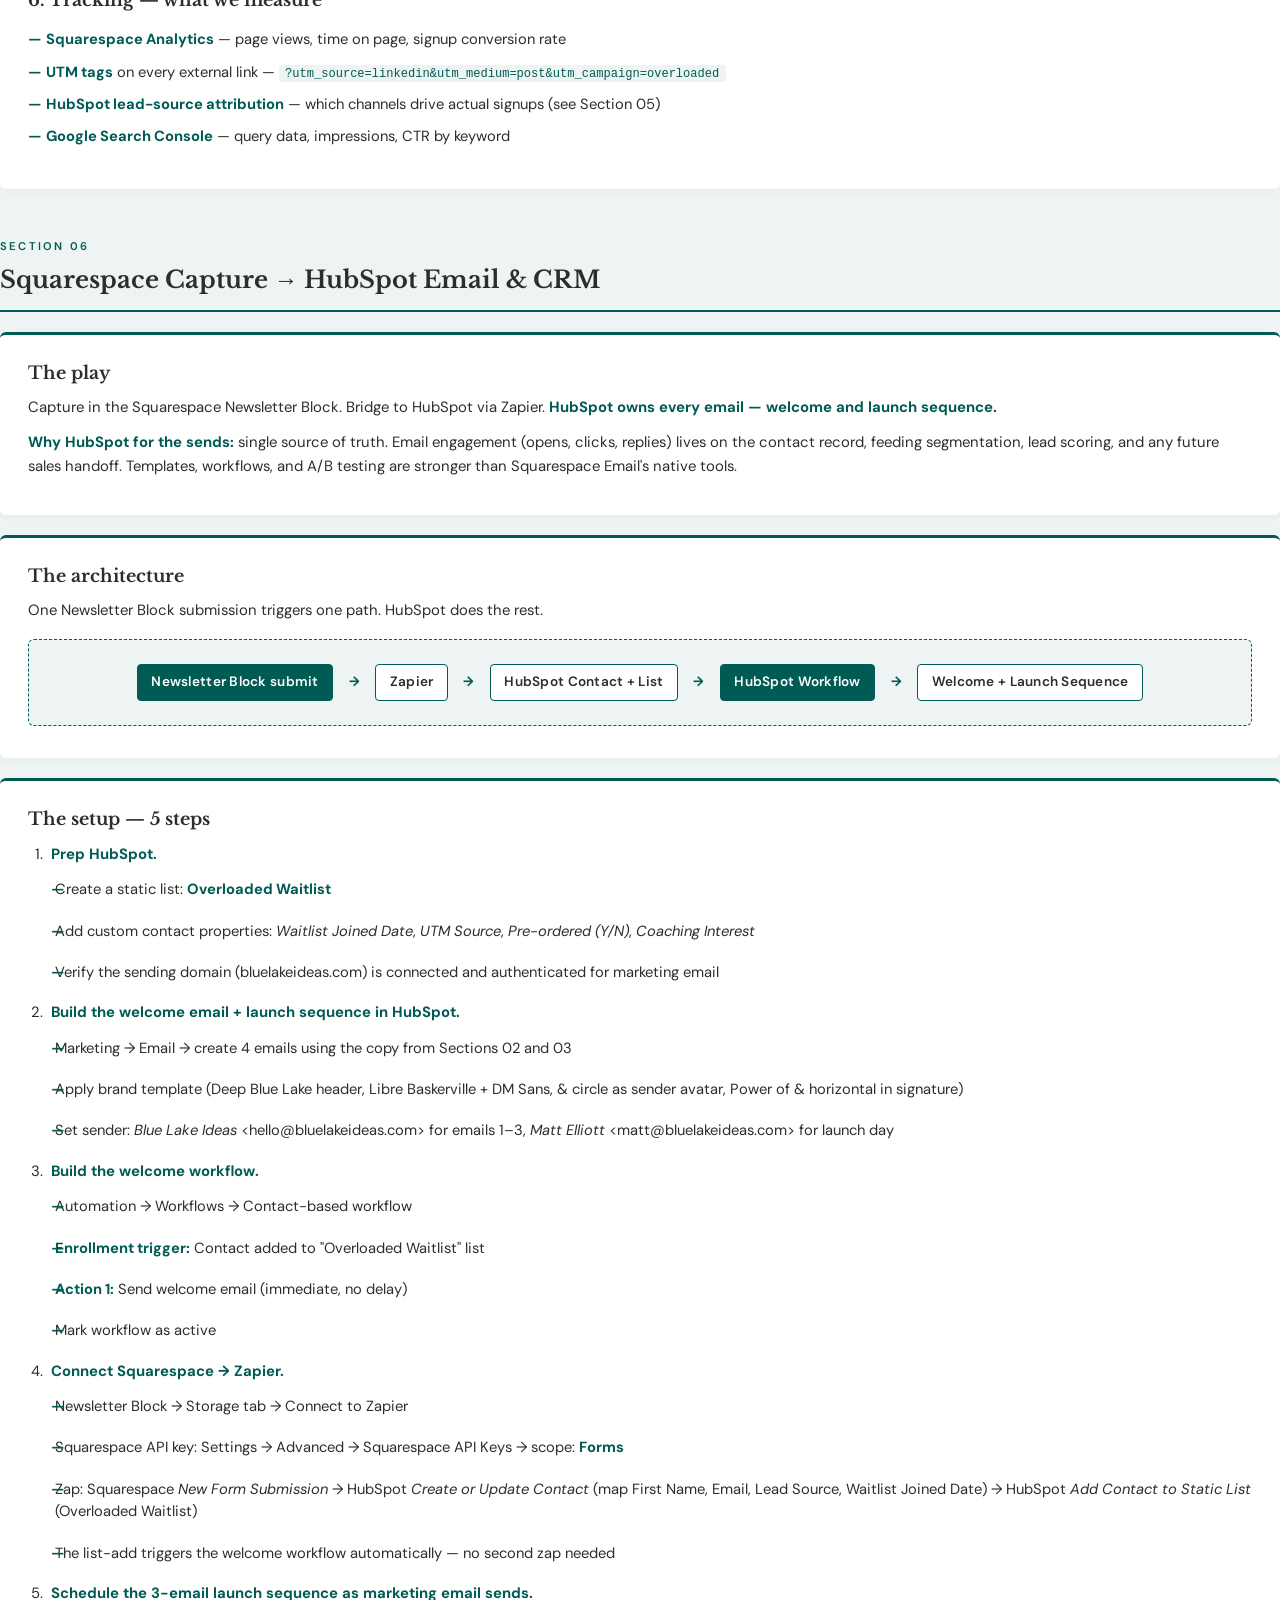
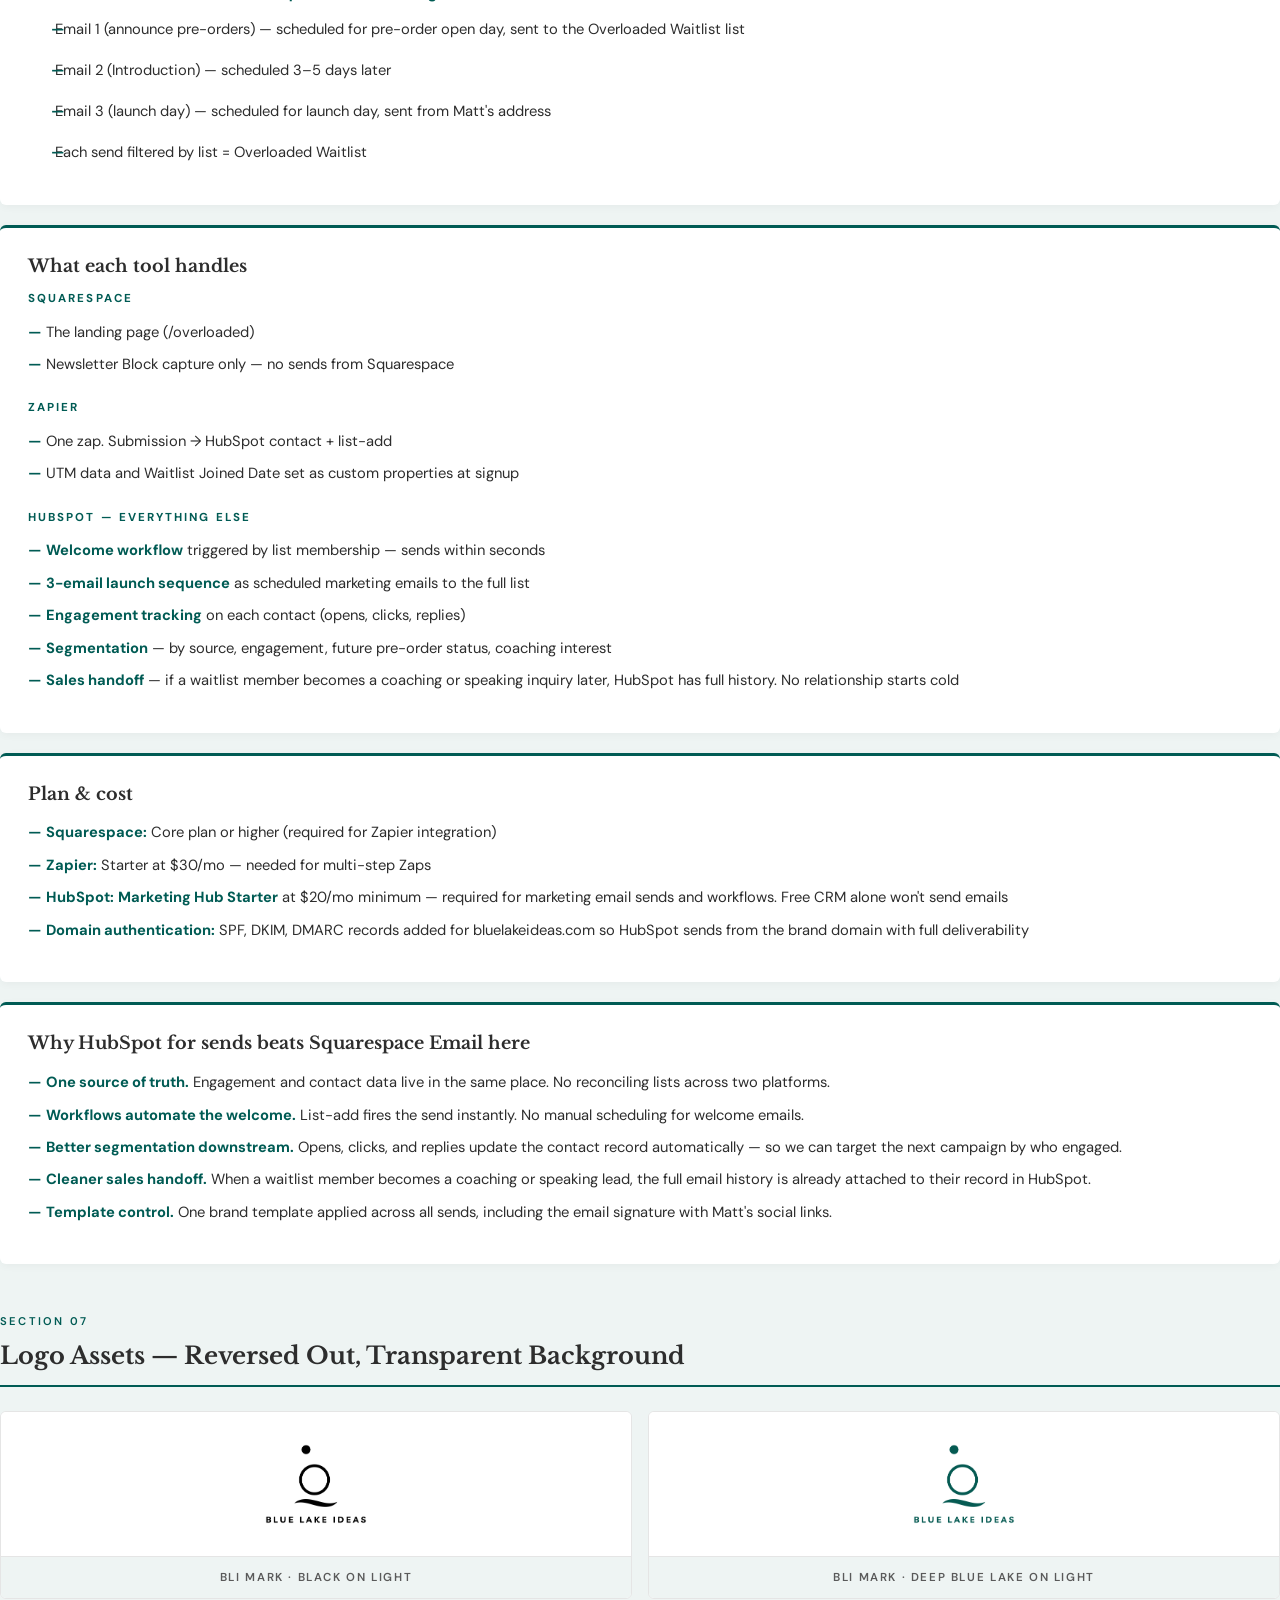
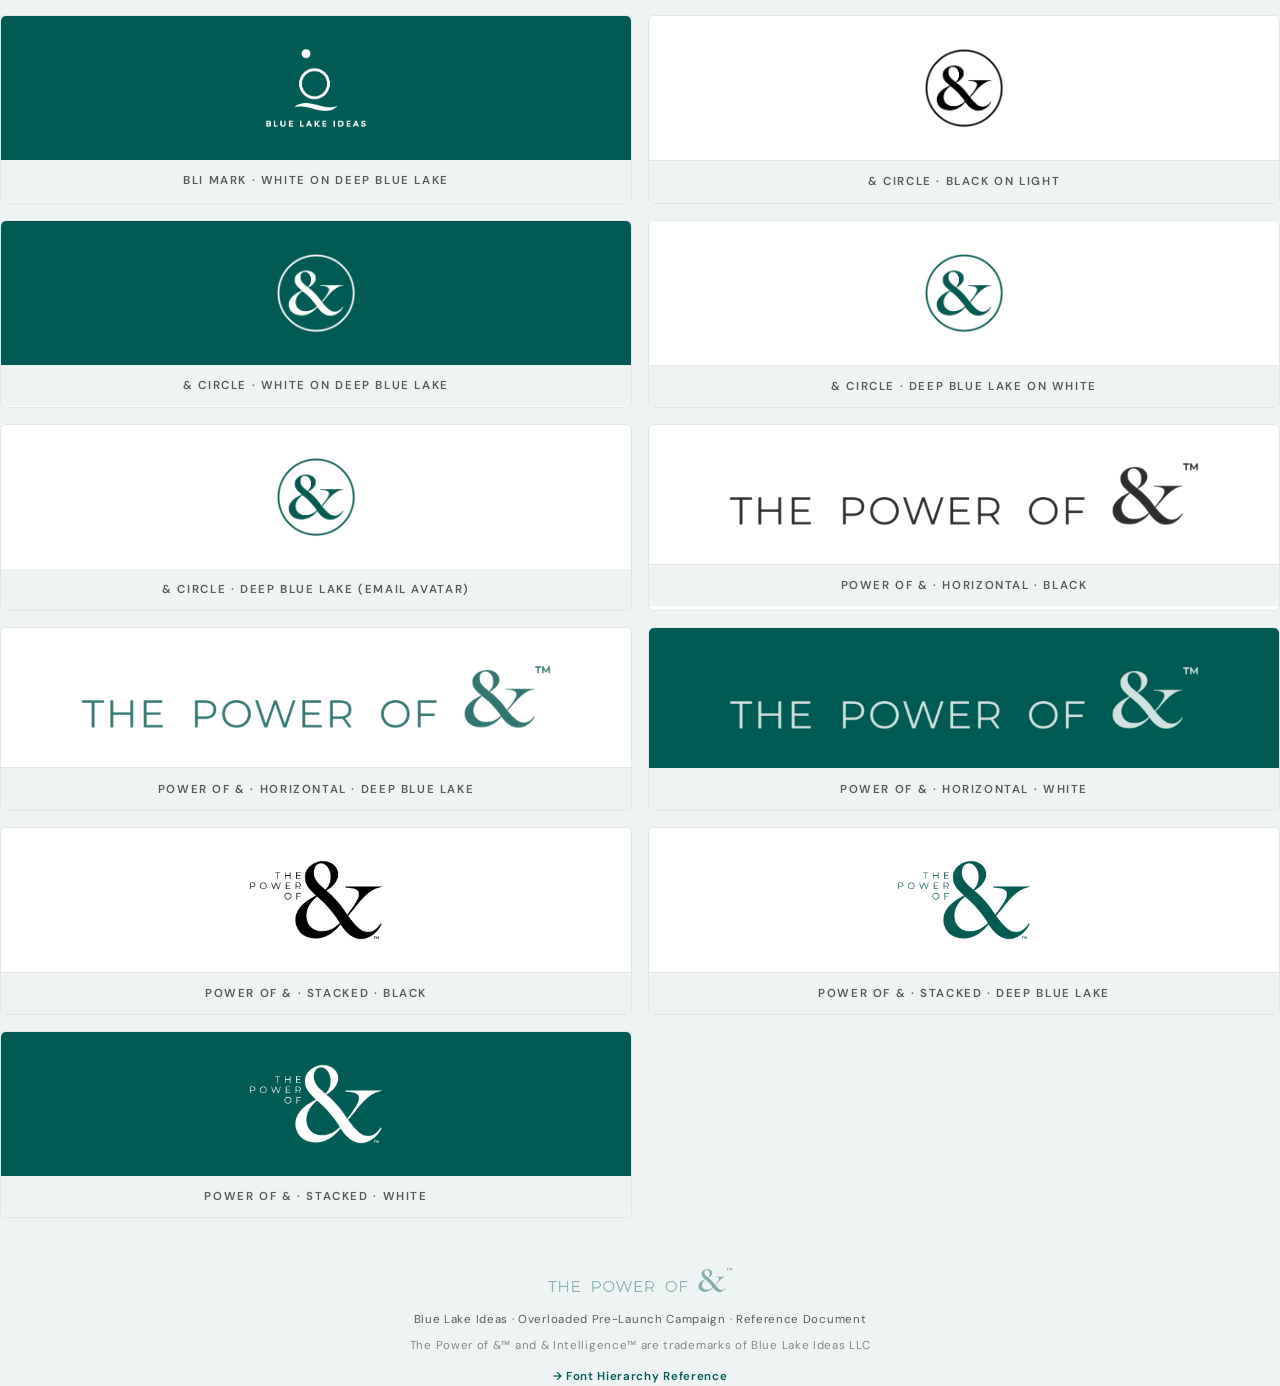
==== commit 6e412804: "Section 06 rebuild: HubSpot owns all email sends (welcome workflow + launch sequence). Squarespace =" ====
--- a/index.html
+++ b/index.html
@@ -1089,7 +1089,7 @@
 
   <div class="strategy-card">
     <h3>What Matt and Anne need to provide — by email</h3>
-    <p>For each role, the inputs we need to draft. Send the inputs; we'll handle the structure and voice.</p>
+    <p>For each role, the inputs we need to draft. Send the inputs; we'll handle the structure, voice, and HubSpot setup.</p>
 
     <h4>Welcome</h4>
     <ul>
@@ -1248,73 +1248,96 @@
   </div>
 
 
-    <!-- ═══ 6. SQUARESPACE → HUBSPOT LEAD FLOW ═══ -->
+      <!-- ═══ 6. SQUARESPACE → HUBSPOT EMAIL FLOW ═══ -->
   <div class="section-header">
     <div class="num">Section 06</div>
-    <h2>Squarespace Email → HubSpot Lead Flow</h2>
+    <h2>Squarespace Capture → HubSpot Email &amp; CRM</h2>
   </div>
 
   <div class="strategy-card">
     <h3>The play</h3>
-    <p>Capture in the Squarespace Newsletter Block. Send the welcome and launch sequence with Squarespace Email. Zapier bridges to HubSpot for CRM tracking and segmentation.</p>
-    <p><strong>Why all four tools:</strong> each does one job well.</p>
-    <ul>
-      <li><strong>Squarespace Newsletter Block</strong> — clean native capture on /overloaded</li>
-      <li><strong>Squarespace Email</strong> — sends welcome + 3-email launch sequence (Sections 02 + 03)</li>
-      <li><strong>Zapier</strong> — bridges Squarespace → HubSpot in real time</li>
-      <li><strong>HubSpot</strong> — system of record. Lead-source attribution. Segmentation, scoring, sales handoff if waitlist members become coaching or speaking leads later</li>
-    </ul>
+    <p>Capture in the Squarespace Newsletter Block. Bridge to HubSpot via Zapier. <strong>HubSpot owns every email — welcome and launch sequence.</strong></p>
+    <p><strong>Why HubSpot for the sends:</strong> single source of truth. Email engagement (opens, clicks, replies) lives on the contact record, feeding segmentation, lead scoring, and any future sales handoff. Templates, workflows, and A/B testing are stronger than Squarespace Email's native tools.</p>
   </div>
 
   <div class="strategy-card">
     <h3>The architecture</h3>
-    <p>One Newsletter Block submission triggers two parallel paths — the email send and the CRM sync.</p>
-    <div class="flow-diagram">
-      <span class="node accent">Newsletter Block submit</span>
-      <span class="arrow">→</span>
-      <span class="node">Squarespace Email</span>
-      <span class="arrow">→</span>
-      <span class="node">Welcome + Launch Sequence</span>
-    </div>
+    <p>One Newsletter Block submission triggers one path. HubSpot does the rest.</p>
     <div class="flow-diagram">
       <span class="node accent">Newsletter Block submit</span>
       <span class="arrow">→</span>
       <span class="node">Zapier</span>
       <span class="arrow">→</span>
-      <span class="node">HubSpot Contact</span>
-      <span class="arrow">+</span>
-      <span class="node">Static List</span>
-    </div>
-  </div>
-
-  <div class="strategy-card">
-    <h3>The setup — 4 steps</h3>
+      <span class="node">HubSpot Contact + List</span>
+      <span class="arrow">→</span>
+      <span class="node accent">HubSpot Workflow</span>
+      <span class="arrow">→</span>
+      <span class="node">Welcome + Launch Sequence</span>
+    </div>
+  </div>
+
+  <div class="strategy-card">
+    <h3>The setup — 5 steps</h3>
     <ol>
-      <li><strong>Connect the Newsletter Block to Zapier.</strong> Edit the block on /overloaded → Storage tab → click <em>Connect to Zapier</em>. In Squarespace, generate an API key: Settings → Advanced → Squarespace API Keys → Create Key → scope: <strong>Forms</strong>. Copy the key into Zapier.</li>
-      <li><strong>Build the multi-step Zap:</strong>
+      <li><strong>Prep HubSpot.</strong>
         <ul>
-          <li><strong>Trigger:</strong> Squarespace → <em>New Form Submission</em> → select the Overloaded Waitlist newsletter</li>
-          <li><strong>Action 1:</strong> HubSpot → <em>Create or Update Contact</em> — match by email. Map: First Name, Email, Lead Source = "Overloaded Waitlist – /overloaded." Set custom property: <code>Waitlist Joined Date</code></li>
-          <li><strong>Action 2:</strong> HubSpot → <em>Add Contact to Static List</em> → select <strong>Overloaded Waitlist</strong></li>
+          <li>Create a static list: <strong>Overloaded Waitlist</strong></li>
+          <li>Add custom contact properties: <em>Waitlist Joined Date</em>, <em>UTM Source</em>, <em>Pre-ordered (Y/N)</em>, <em>Coaching Interest</em></li>
+          <li>Verify the sending domain (bluelakeideas.com) is connected and authenticated for marketing email</li>
         </ul>
       </li>
-      <li><strong>Prep HubSpot.</strong> Create a static list called <strong>Overloaded Waitlist</strong>. Add custom contact properties: <em>Waitlist Joined Date</em>, <em>UTM Source</em>, <em>Pre-ordered (Y/N)</em>, <em>Coaching Interest</em>. These give us segmentation surface area for the launch and beyond.</li>
-      <li><strong>Test end-to-end.</strong> Submit a real signup on /overloaded. Confirm three things: (a) the welcome email arrives via Squarespace Email, (b) the contact appears in HubSpot within ~1 minute, (c) the contact lands on the Overloaded Waitlist list with all properties populated.</li>
+      <li><strong>Build the welcome email + launch sequence in HubSpot.</strong>
+        <ul>
+          <li>Marketing → Email → create 4 emails using the copy from Sections 02 and 03</li>
+          <li>Apply brand template (Deep Blue Lake header, Libre Baskerville + DM Sans, &amp; circle as sender avatar, Power of &amp; horizontal in signature)</li>
+          <li>Set sender: <em>Blue Lake Ideas</em> &lt;hello@bluelakeideas.com&gt; for emails 1–3, <em>Matt Elliott</em> &lt;matt@bluelakeideas.com&gt; for launch day</li>
+        </ul>
+      </li>
+      <li><strong>Build the welcome workflow.</strong>
+        <ul>
+          <li>Automation → Workflows → Contact-based workflow</li>
+          <li><strong>Enrollment trigger:</strong> Contact added to "Overloaded Waitlist" list</li>
+          <li><strong>Action 1:</strong> Send welcome email (immediate, no delay)</li>
+          <li>Mark workflow as active</li>
+        </ul>
+      </li>
+      <li><strong>Connect Squarespace → Zapier.</strong>
+        <ul>
+          <li>Newsletter Block → Storage tab → Connect to Zapier</li>
+          <li>Squarespace API key: Settings → Advanced → Squarespace API Keys → scope: <strong>Forms</strong></li>
+          <li>Zap: Squarespace <em>New Form Submission</em> → HubSpot <em>Create or Update Contact</em> (map First Name, Email, Lead Source, Waitlist Joined Date) → HubSpot <em>Add Contact to Static List</em> (Overloaded Waitlist)</li>
+          <li>The list-add triggers the welcome workflow automatically — no second zap needed</li>
+        </ul>
+      </li>
+      <li><strong>Schedule the 3-email launch sequence as marketing email sends.</strong>
+        <ul>
+          <li>Email 1 (announce pre-orders) — scheduled for pre-order open day, sent to the Overloaded Waitlist list</li>
+          <li>Email 2 (Introduction) — scheduled 3–5 days later</li>
+          <li>Email 3 (launch day) — scheduled for launch day, sent from Matt's address</li>
+          <li>Each send filtered by list = Overloaded Waitlist</li>
+        </ul>
+      </li>
     </ol>
   </div>
 
   <div class="strategy-card">
     <h3>What each tool handles</h3>
-    <h4>Squarespace Email — the sends</h4>
-    <ul>
-      <li>Auto-welcome (Section 02), triggered the moment someone joins the list</li>
-      <li>3-email launch sequence (Section 03), scheduled when pre-orders open</li>
-      <li>Native deliverability — no domain warming, no DNS setup</li>
-    </ul>
-    <h4>HubSpot — the tracking</h4>
-    <ul>
-      <li><strong>Lead-source attribution</strong> — UTM data flows in via Zapier, so we see which channels drive signups</li>
-      <li><strong>Segmentation</strong> — pre-ordered vs. didn't, engaged vs. dormant, by source, by city</li>
+    <h4>Squarespace</h4>
+    <ul>
+      <li>The landing page (/overloaded)</li>
+      <li>Newsletter Block capture only — no sends from Squarespace</li>
+    </ul>
+    <h4>Zapier</h4>
+    <ul>
+      <li>One zap. Submission → HubSpot contact + list-add</li>
+      <li>UTM data and Waitlist Joined Date set as custom properties at signup</li>
+    </ul>
+    <h4>HubSpot — everything else</h4>
+    <ul>
+      <li><strong>Welcome workflow</strong> triggered by list membership — sends within seconds</li>
+      <li><strong>3-email launch sequence</strong> as scheduled marketing emails to the full list</li>
+      <li><strong>Engagement tracking</strong> on each contact (opens, clicks, replies)</li>
+      <li><strong>Segmentation</strong> — by source, engagement, future pre-order status, coaching interest</li>
       <li><strong>Sales handoff</strong> — if a waitlist member becomes a coaching or speaking inquiry later, HubSpot has full history. No relationship starts cold</li>
     </ul>
   </div>
@@ -1323,18 +1346,20 @@
     <h3>Plan &amp; cost</h3>
     <ul>
       <li><strong>Squarespace:</strong> Core plan or higher (required for Zapier integration)</li>
-      <li><strong>Zapier:</strong> Starter at $30/mo — needed for multi-step Zaps. Free plan can't do create-update + list-add in one flow</li>
-      <li><strong>HubSpot:</strong> Free CRM is fine for the waitlist phase. Upgrade only if we need automation workflows or marketing email later</li>
-    </ul>
-  </div>
-
-  <div class="strategy-card">
-    <h3>Why this beats the Form Block approach</h3>
-    <ul>
-      <li><strong>Native Squarespace Email integration stays intact</strong> — the Newsletter Block routes to Squarespace Email automatically. Form Blocks don't</li>
-      <li><strong>Zapier handles create-or-update + list-add in one flow</strong> — cleaner than HubSpot's Collected Forms (which has reliability issues per HubSpot's own community)</li>
-      <li><strong>Custom properties at signup</strong> — UTM source, joined date, anything we want on the contact record from day one</li>
-      <li><strong>Single source of truth for the email list</strong> — the Newsletter Block IS the list. No syncing two lists across two platforms</li>
+      <li><strong>Zapier:</strong> Starter at $30/mo — needed for multi-step Zaps</li>
+      <li><strong>HubSpot:</strong> <strong>Marketing Hub Starter</strong> at $20/mo minimum — required for marketing email sends and workflows. Free CRM alone won't send emails</li>
+      <li><strong>Domain authentication:</strong> SPF, DKIM, DMARC records added for bluelakeideas.com so HubSpot sends from the brand domain with full deliverability</li>
+    </ul>
+  </div>
+
+  <div class="strategy-card">
+    <h3>Why HubSpot for sends beats Squarespace Email here</h3>
+    <ul>
+      <li><strong>One source of truth.</strong> Engagement and contact data live in the same place. No reconciling lists across two platforms.</li>
+      <li><strong>Workflows automate the welcome.</strong> List-add fires the send instantly. No manual scheduling for welcome emails.</li>
+      <li><strong>Better segmentation downstream.</strong> Opens, clicks, and replies update the contact record automatically — so we can target the next campaign by who engaged.</li>
+      <li><strong>Cleaner sales handoff.</strong> When a waitlist member becomes a coaching or speaking lead, the full email history is already attached to their record in HubSpot.</li>
+      <li><strong>Template control.</strong> One brand template applied across all sends, including the email signature with Matt's social links.</li>
     </ul>
   </div>
 
